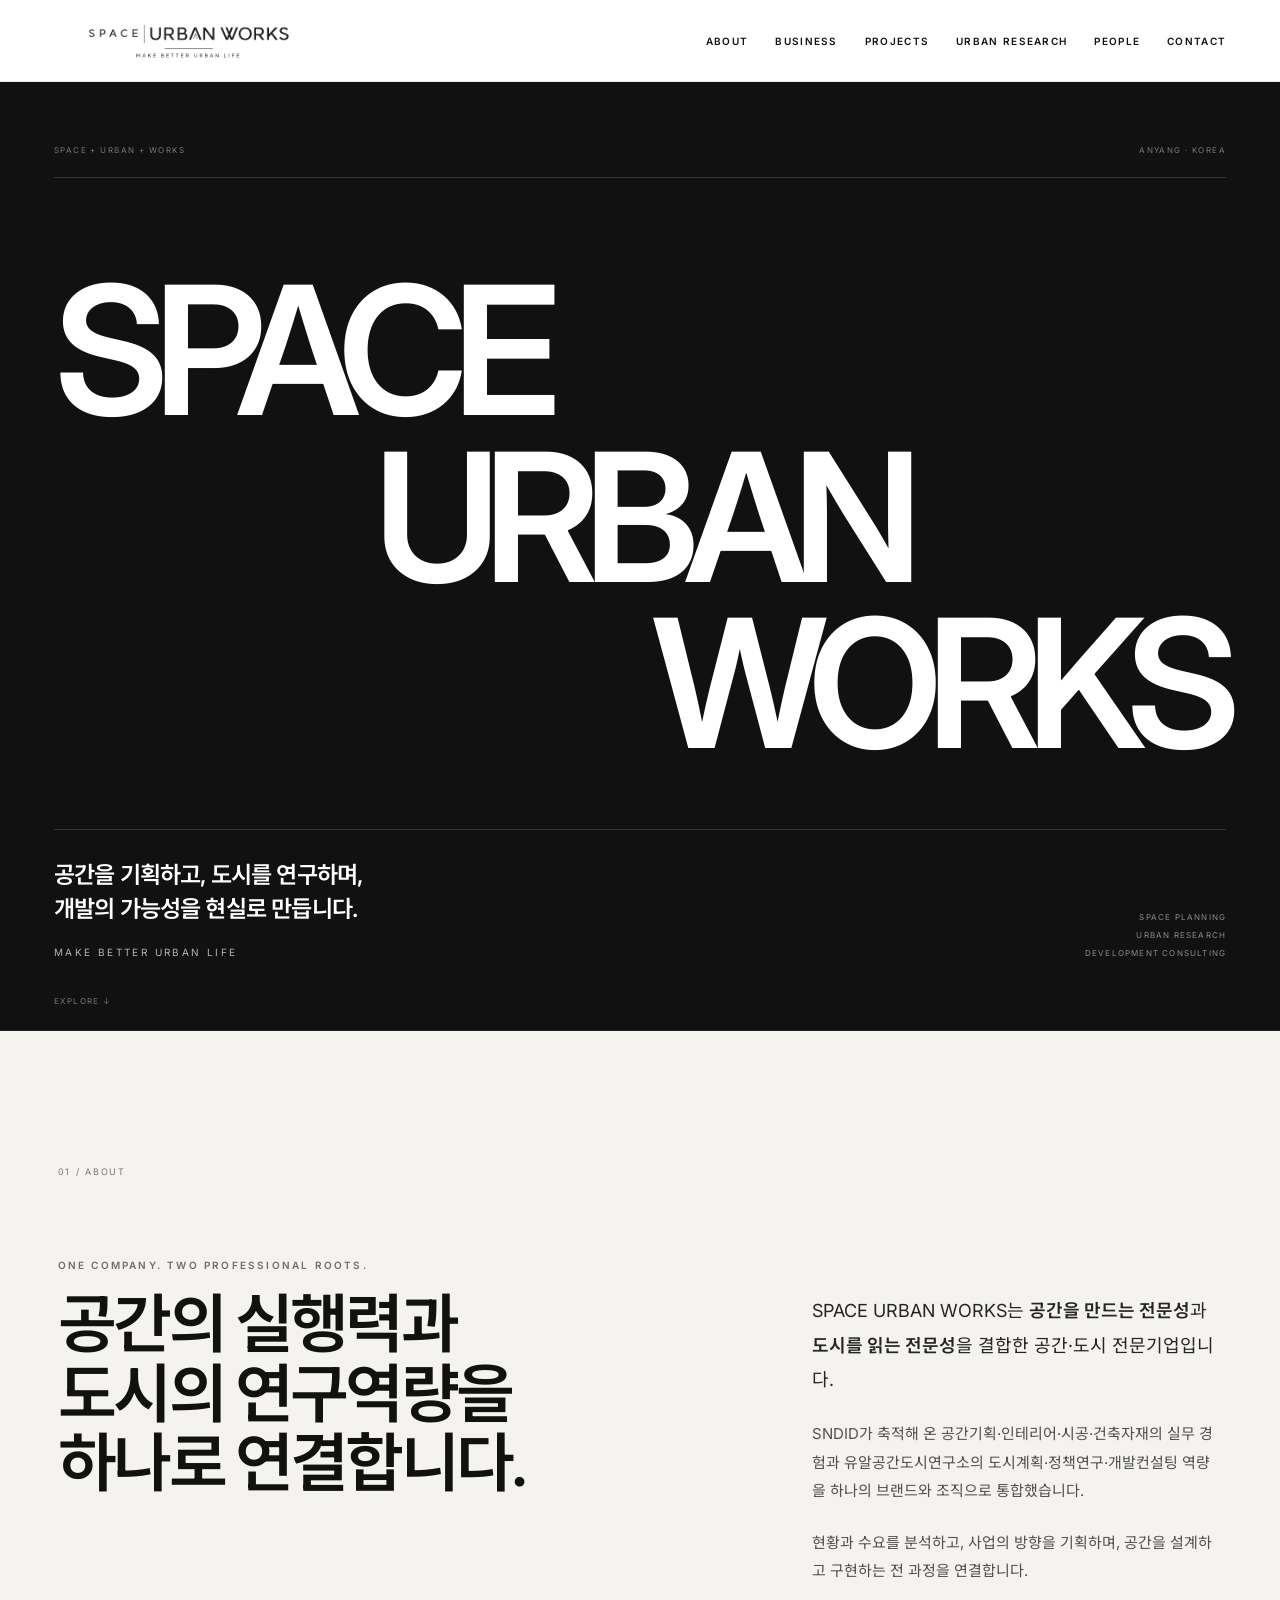
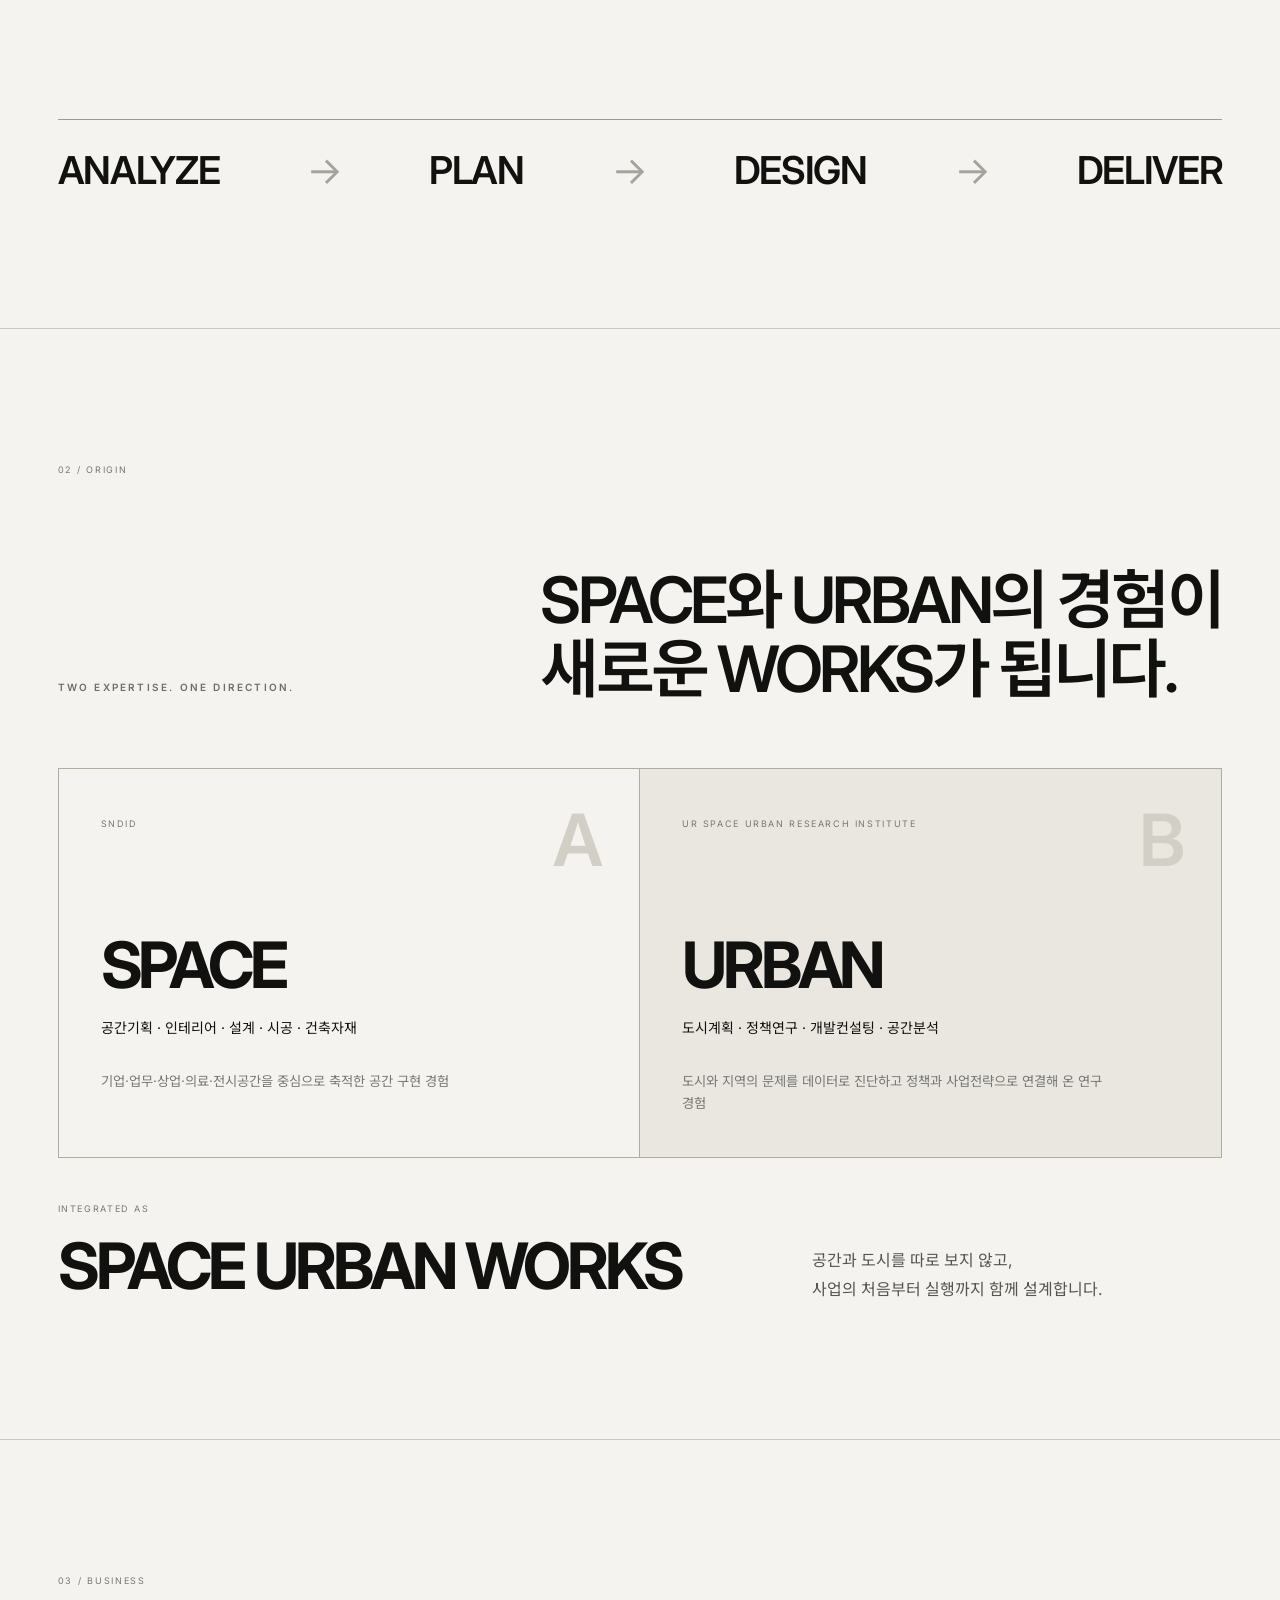
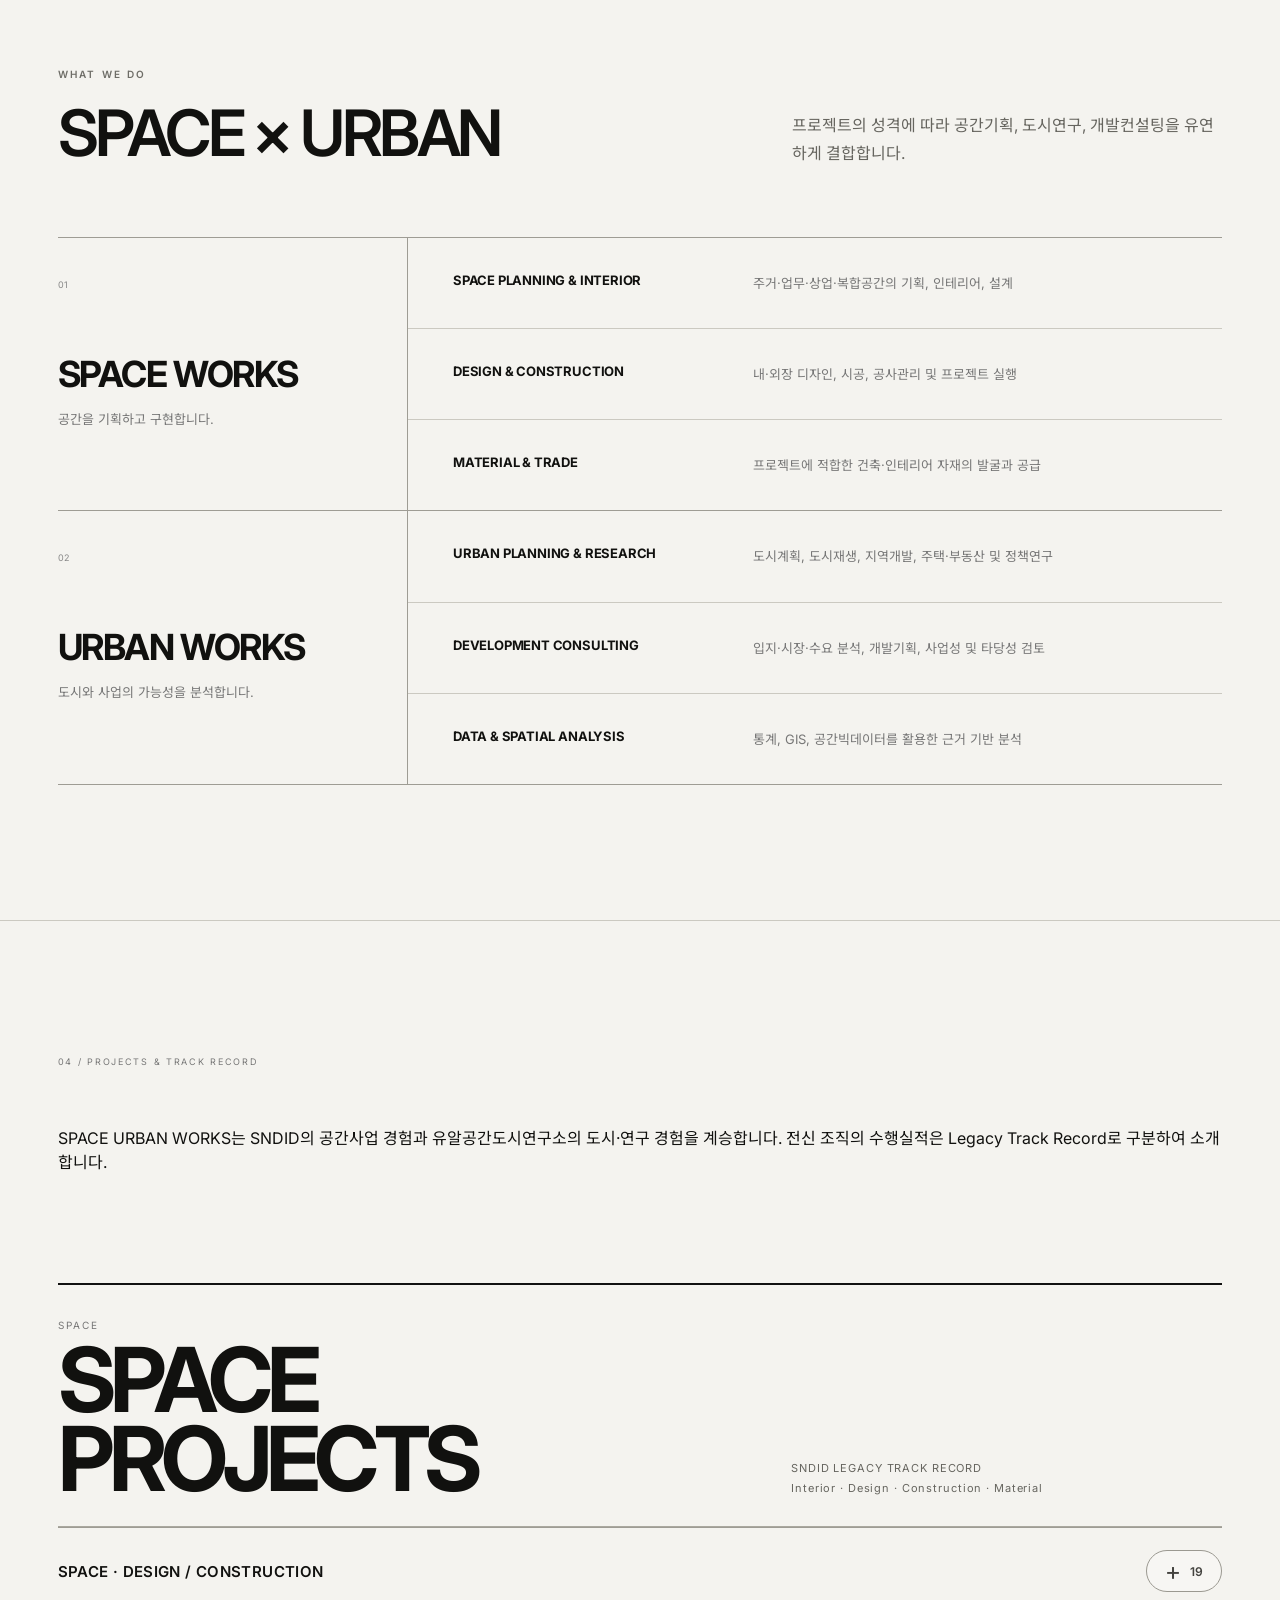
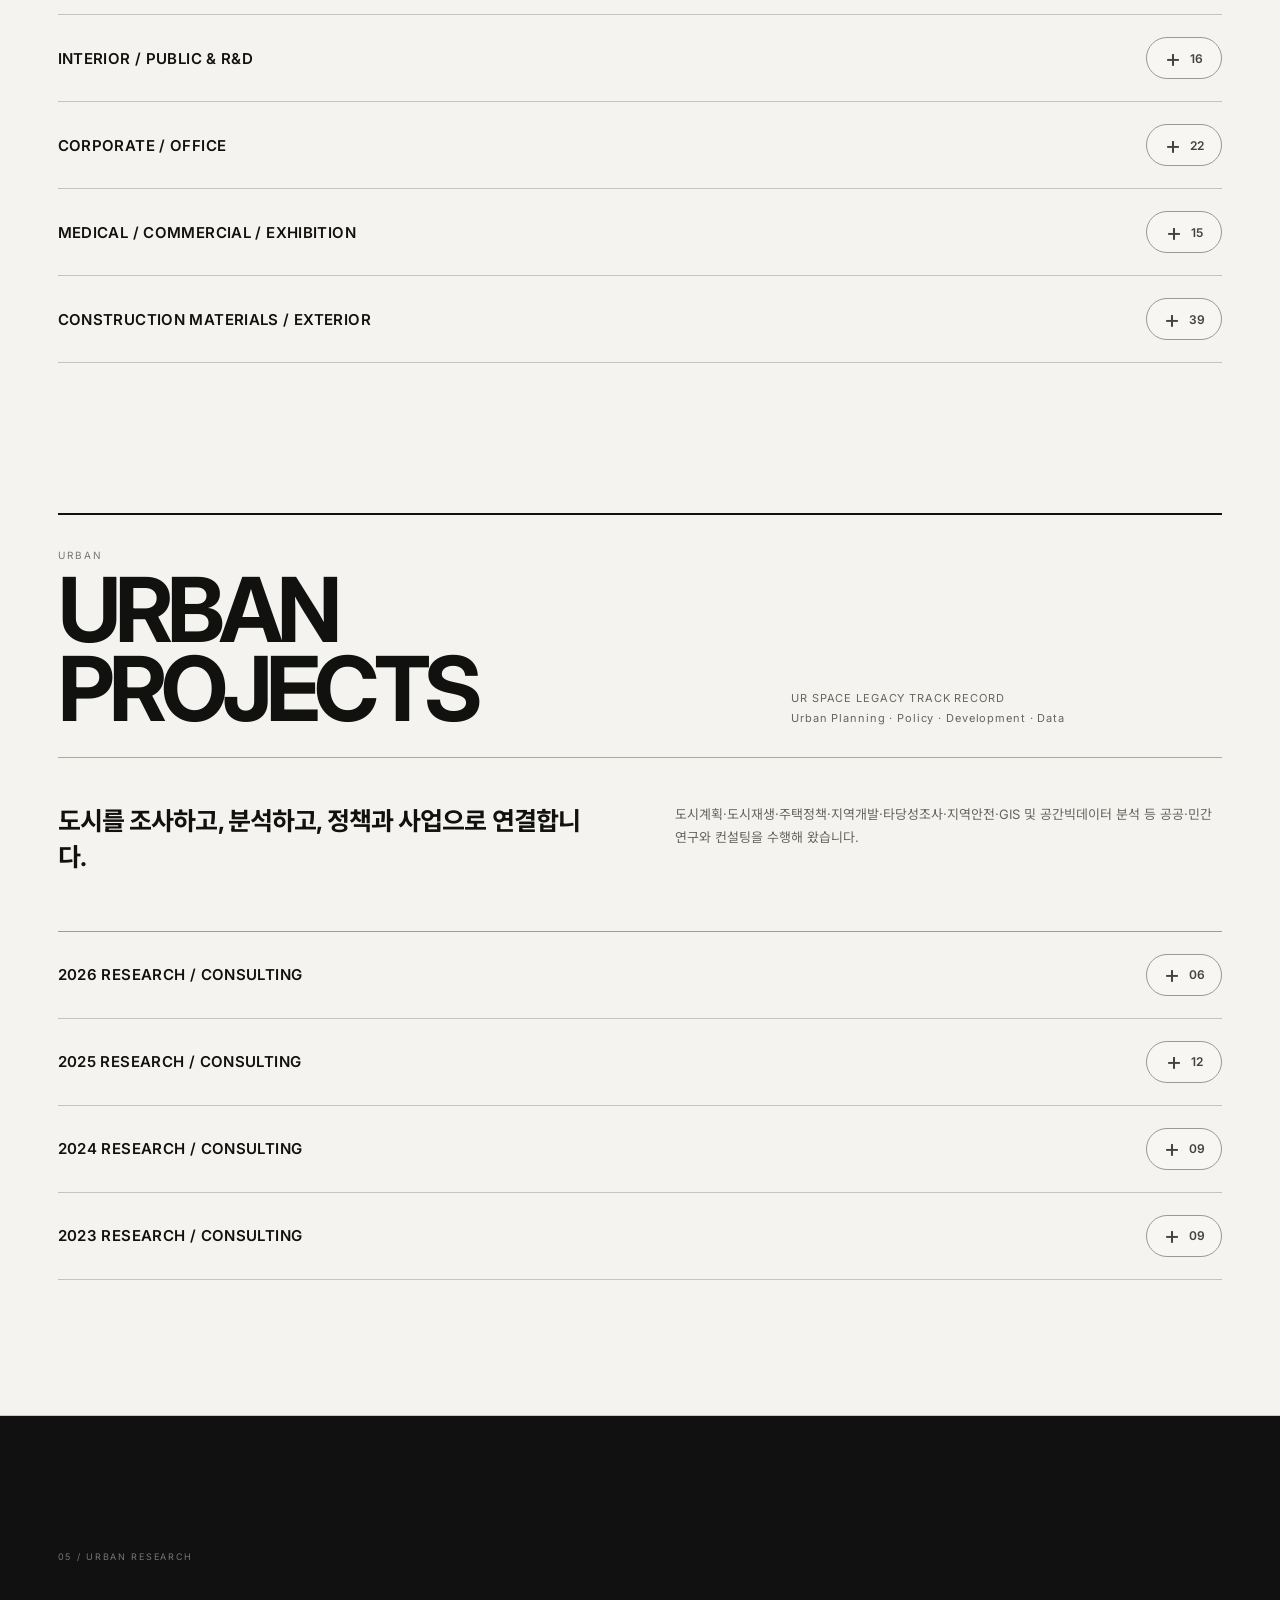
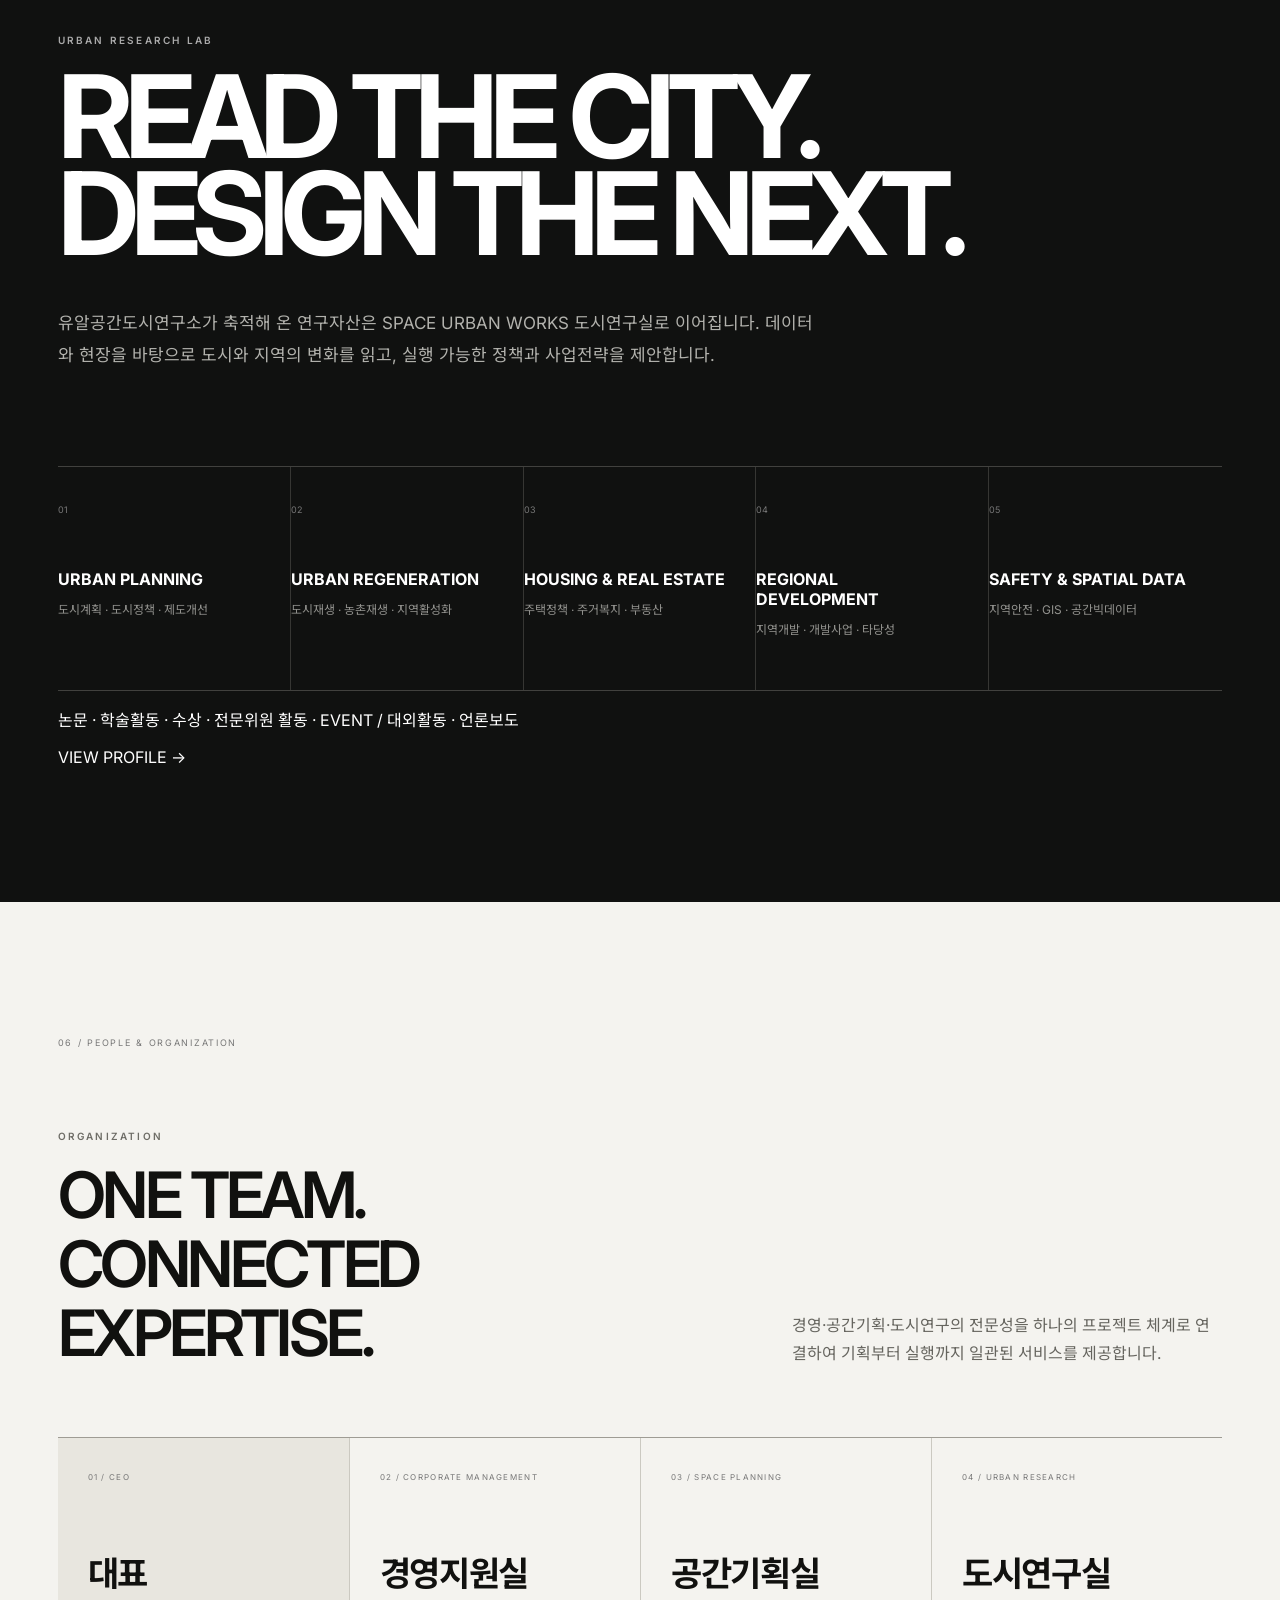
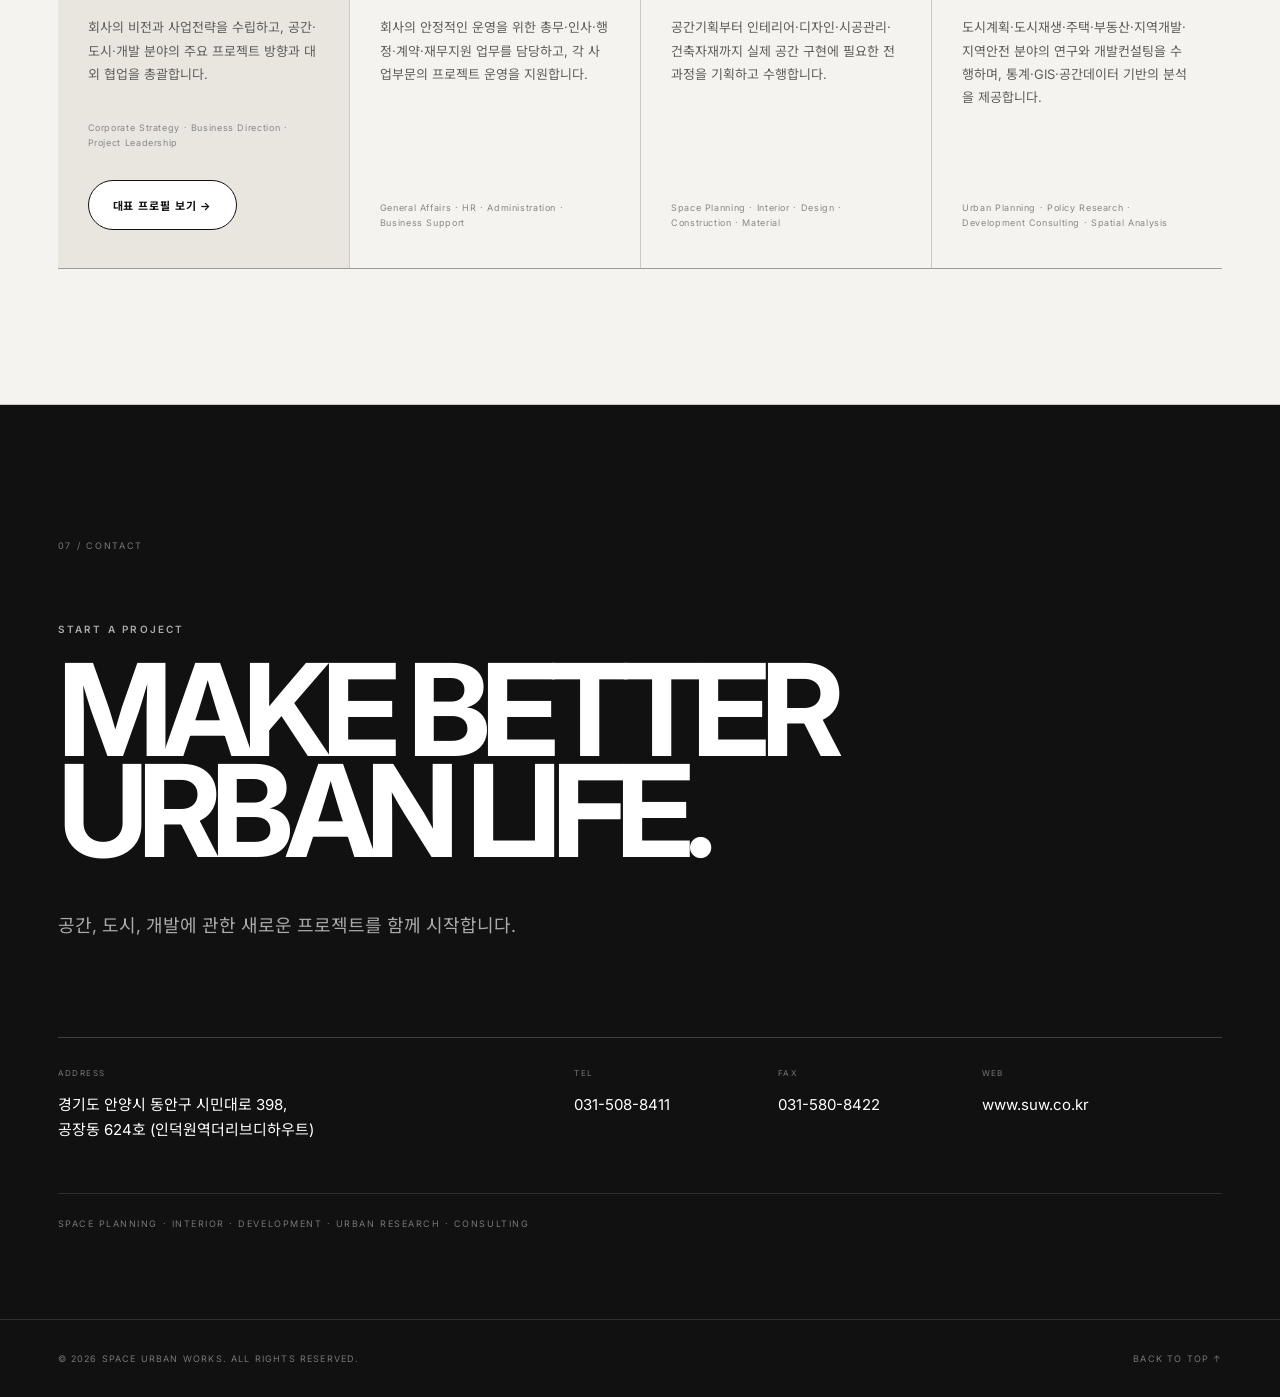
==== index.html @ fbfe1794 "Add files via upload" ====
<!doctype html>
<html lang="ko">
<head>
  <meta charset="utf-8" />
  <meta name="viewport" content="width=device-width, initial-scale=1" />
  <meta name="description" content="SPACE URBAN WORKS — 공간을 기획하고, 도시를 연구하며, 개발의 가능성을 현실로 만듭니다." />
  <meta name="theme-color" content="#f4f3ef" />
  <title>SPACE URBAN WORKS</title>
  <link rel="preconnect" href="https://fonts.googleapis.com">
  <link rel="preconnect" href="https://fonts.gstatic.com" crossorigin>
  <link href="https://fonts.googleapis.com/css2?family=Inter:wght@400;500;600;700&family=Noto+Sans+KR:wght@400;500;600;700&display=swap" rel="stylesheet">
  <link rel="stylesheet" href="styles.css" />
</head>
<body>
  <header class="site-header" id="top">
    <a href="#top" class="brand" aria-label="SPACE URBAN WORKS home">
      <img src="assets/logo.png" alt="SPACE URBAN WORKS" />
    </a>
    <button class="menu-toggle" aria-expanded="false" aria-label="메뉴 열기">MENU</button>
    <nav class="nav">
      <a href="#about">ABOUT</a>
      <a href="#business">BUSINESS</a>
      <a href="#projects">PROJECTS</a>
      <a href="#research">URBAN RESEARCH</a>
      <a href="#people">PEOPLE</a>
      <a href="#contact">CONTACT</a>
    </nav>
  </header>

  <main>
    <section class="hero hero-text-only" aria-label="SPACE URBAN WORKS">
      <div class="hero-editorial reveal">
        <div class="hero-topline">
          <span>SPACE + URBAN + WORKS</span>
          <span>ANYANG · KOREA</span>
        </div>

        <h1>
          <span>SPACE</span>
          <span>URBAN</span>
          <span>WORKS</span>
        </h1>

        <div class="hero-bottom">
          <div class="hero-copy">
            <p class="hero-ko">공간을 기획하고, 도시를 연구하며,<br>개발의 가능성을 현실로 만듭니다.</p>
            <p class="hero-en">MAKE BETTER URBAN LIFE</p>
          </div>
          <div class="hero-tags">
            <span>SPACE PLANNING</span>
            <span>URBAN RESEARCH</span>
            <span>DEVELOPMENT CONSULTING</span>
          </div>
        </div>
      </div>
      <a class="scroll" href="#about">EXPLORE ↓</a>
    </section>

    <section class="section intro" id="about">
      <div class="section-label">01 / ABOUT</div>
      <div class="intro-grid">
        <div>
          <p class="eyebrow">ONE COMPANY. TWO PROFESSIONAL ROOTS.</p>
          <h2>공간의 실행력과<br>도시의 연구역량을<br>하나로 연결합니다.</h2>
        </div>
        <div class="body-copy">
          <p class="lead">SPACE URBAN WORKS는 <strong>공간을 만드는 전문성</strong>과 <strong>도시를 읽는 전문성</strong>을 결합한 공간·도시 전문기업입니다.</p>
          <p>SNDID가 축적해 온 공간기획·인테리어·시공·건축자재의 실무 경험과 유알공간도시연구소의 도시계획·정책연구·개발컨설팅 역량을 하나의 브랜드와 조직으로 통합했습니다.</p>
          <p>현황과 수요를 분석하고, 사업의 방향을 기획하며, 공간을 설계하고 구현하는 전 과정을 연결합니다.</p>
        </div>
      </div>
      <div class="about-statement">
        <span>ANALYZE</span><i>→</i><span>PLAN</span><i>→</i><span>DESIGN</span><i>→</i><span>DELIVER</span>
      </div>
    </section>

    <section class="section origin">
      <div class="section-label">02 / ORIGIN</div>
      <div class="origin-head">
        <p class="eyebrow">TWO EXPERTISE. ONE DIRECTION.</p>
        <h2>SPACE와 URBAN의 경험이<br>새로운 WORKS가 됩니다.</h2>
      </div>
      <div class="origin-grid">
        <article class="origin-card">
          <div class="origin-no">A</div>
          <span class="origin-name">SNDID</span>
          <h3>SPACE</h3>
          <p>공간기획 · 인테리어 · 설계 · 시공 · 건축자재</p>
          <small>기업·업무·상업·의료·전시공간을 중심으로 축적한 공간 구현 경험</small>
        </article>
        <article class="origin-card accent">
          <div class="origin-no">B</div>
          <span class="origin-name">UR SPACE URBAN RESEARCH INSTITUTE</span>
          <h3>URBAN</h3>
          <p>도시계획 · 정책연구 · 개발컨설팅 · 공간분석</p>
          <small>도시와 지역의 문제를 데이터로 진단하고 정책과 사업전략으로 연결해 온 연구 경험</small>
        </article>
      </div>
      <div class="origin-result">
        <div>
          <span class="small-label">INTEGRATED AS</span>
          <strong>SPACE URBAN WORKS</strong>
        </div>
        <p>공간과 도시를 따로 보지 않고,<br>사업의 처음부터 실행까지 함께 설계합니다.</p>
      </div>
    </section>

    <section class="section business" id="business">
      <div class="section-label">03 / BUSINESS</div>
      <div class="business-head">
        <div>
          <p class="eyebrow">WHAT WE DO</p>
          <h2>SPACE × URBAN</h2>
        </div>
        <p>프로젝트의 성격에 따라 공간기획, 도시연구, 개발컨설팅을 유연하게 결합합니다.</p>
      </div>

      <div class="business-block">
        <div class="business-side">
          <span>01</span>
          <h3>SPACE WORKS</h3>
          <p>공간을 기획하고 구현합니다.</p>
        </div>
        <div class="services">
          <article><b>SPACE PLANNING & INTERIOR</b><p>주거·업무·상업·복합공간의 기획, 인테리어, 설계</p></article>
          <article><b>DESIGN & CONSTRUCTION</b><p>내·외장 디자인, 시공, 공사관리 및 프로젝트 실행</p></article>
          <article><b>MATERIAL & TRADE</b><p>프로젝트에 적합한 건축·인테리어 자재의 발굴과 공급</p></article>
        </div>
      </div>

      <div class="business-block">
        <div class="business-side">
          <span>02</span>
          <h3>URBAN WORKS</h3>
          <p>도시와 사업의 가능성을 분석합니다.</p>
        </div>
        <div class="services">
          <article><b>URBAN PLANNING & RESEARCH</b><p>도시계획, 도시재생, 지역개발, 주택·부동산 및 정책연구</p></article>
          <article><b>DEVELOPMENT CONSULTING</b><p>입지·시장·수요 분석, 개발기획, 사업성 및 타당성 검토</p></article>
          <article><b>DATA & SPATIAL ANALYSIS</b><p>통계, GIS, 공간빅데이터를 활용한 근거 기반 분석</p></article>
        </div>
      </div>
    </section>

    <section class="section projects" id="projects">
      <div class="section-label">04 / PROJECTS & TRACK RECORD</div>
      <p>SPACE URBAN WORKS는 SNDID의 공간사업 경험과 유알공간도시연구소의 도시·연구 경험을 계승합니다. 전신 조직의 수행실적은 Legacy Track Record로 구분하여 소개합니다.</p>
      </div>

      <div class="track-division">
        <div class="track-title">
          <div><span>SPACE</span><h3>SPACE PROJECTS</h3></div>
          <p>SNDID LEGACY TRACK RECORD<br>Interior · Design · Construction · Material</p>
        </div>
        <div class="track-archive"><details class="track-details">
          <summary><span>SPACE · DESIGN / CONSTRUCTION</span><b>19</b></summary>
          <div class="track-expanded">
            <div class="track-thumbs"><figure><img src="assets/space-design-1.jpg" alt="SPACE · DESIGN / CONSTRUCTION representative project"></figure></div>
            <ul class="track-list"><li>LG DISPLAY 파주 러닝 센터</li><li>LG DISPLAY 파주 부속동 징크공사</li><li>[현상설계] 용인 상상의숲 어린이 도서관</li><li>노들섬 특화공간 조성사업 토목공사</li><li>인천 계양구 계산동 통신 B/D 신축공사 토공사</li><li>방학천 주변경관 개선공사</li><li>대구 수성호텔 루프탑 수영장</li><li>H-TOWER 공용부 마감공사</li><li>KT 용산 IDC 신축공사 토공사</li><li>마장 축산물시장 하수관로 정비공사</li><li>[모듈 주택 설계] 천안 기로리 주택단지</li><li>[현상설계] 신일산업 선유도 사옥</li><li>개포4 복합문화센터 신축공사 토공사</li><li>용인 가창리 L씨 주택 리모델링</li><li>SK실트론 구미 복지동 외장 설계</li><li>천안 프렌즈 애견 풀빌라 빌리지</li><li>화성 한각리 단독주택 리모델링 설계</li><li>종로 누하동 근린생활시설 증축 및 대수선 공사</li><li>신정고등학교 외장공사</li></ul>
          </div>
        </details>
<details class="track-details">
          <summary><span>INTERIOR / PUBLIC &amp; R&amp;D</span><b>16</b></summary>
          <div class="track-expanded">
            <div class="track-thumbs"><figure><img src="assets/interior-rd-1.jpg" alt="INTERIOR / PUBLIC &amp; R&amp;D representative project"></figure><figure><img src="assets/interior-rd-2.jpg" alt="INTERIOR / PUBLIC &amp; R&amp;D representative project"></figure></div>
            <ul class="track-list"><li>FUJIFILM 스토어 AK마포점 현상설계</li><li>SK실트론 구미 복지동 인테리어</li><li>경북 안동경찰서 인테리어</li><li>천안 청수 요양병원</li><li>마사회 중문지원센터 인테리어</li><li>부천 R&amp;D센터 인테리어</li><li>신일산업 선유도 사옥</li><li>노바렉스 오송공장</li><li>오로라월드 이천공장</li><li>쿠첸 천안공장</li><li>주렁주렁, 고양이카페 인테리어 메뉴얼</li><li>카페동네 프랜차이즈 메뉴얼 공사 [2020-2022]</li><li>수원시의회 인테리어</li><li>오로라월드 테헤란로 본사</li><li>스탠다임 역삼동 오피스</li><li>LG화학 오산CS캠퍼스 증축공사</li></ul>
          </div>
        </details>
<details class="track-details">
          <summary><span>CORPORATE / OFFICE</span><b>22</b></summary>
          <div class="track-expanded">
            <div class="track-thumbs"><figure><img src="assets/corp-office-1.jpg" alt="CORPORATE / OFFICE representative project"></figure><figure><img src="assets/corp-office-2.jpg" alt="CORPORATE / OFFICE representative project"></figure><figure><img src="assets/corp-office-3.jpg" alt="CORPORATE / OFFICE representative project"></figure></div>
            <ul class="track-list"><li>SK실트론 구미 복지동 인테리어 공사</li><li>LG트윈타워 동·서관 2층 인테리어 공사</li><li>LG에너지솔루션 오창 엔트럴파크 조성공사</li><li>삼성전자 평택 P-PJT 정수장 로비 공사</li><li>삼성전자 평택 P-PJT 정수장 전진캠프</li><li>삼성전자 화성 E-PJT 화장실 공사</li><li>GS칼텍스 인재개발원 사우나 공사</li><li>전북은행 본사 로비 공사</li><li>신성이엔지 로비 공사</li><li>(주)LKDN 사옥 인테리어 공사</li><li>삼아제약 청담오피스</li><li>트윈시티남산 패스트파이브 공유오피스</li><li>(주)하이테크원 본사 인테리어 공사</li><li>여의도 IFC몰 레뚜알 프라퍼티즈 코리아</li><li>InLC 테크놀러지</li><li>MEMC 코리아 신축공사</li><li>레오컴 본사 오피스 공사</li><li>엘림시스 대전 신사옥</li><li>오산 전자광학위성 감시체계 통제소</li><li>로지스틱스파크 고양 인테리어 공사</li><li>범한 판토스 서북물류센터 칸막이 공사</li><li>넥스플러스 클린룸 공사</li></ul>
          </div>
        </details>
<details class="track-details">
          <summary><span>MEDICAL / COMMERCIAL / EXHIBITION</span><b>15</b></summary>
          <div class="track-expanded">
            <div class="track-thumbs"><figure><img src="assets/med-comm-1.jpg" alt="MEDICAL / COMMERCIAL / EXHIBITION representative project"></figure><figure><img src="assets/med-comm-2.jpg" alt="MEDICAL / COMMERCIAL / EXHIBITION representative project"></figure></div>
            <ul class="track-list"><li>천안 SG삼성조은병원</li><li>천안 아이본 성장발달센터</li><li>서울시립노인요양원 환경개선공사</li><li>동탄 아들딸 한의원</li><li>천안 신불당 김안과 상담실 공사</li><li>FUJIFILM AK홍대역점</li><li>카페동네 삼산동 본점 인테리어 공사</li><li>카페동네 프랜차이즈 메뉴얼 공사 [2020-2021]</li><li>천안 프렌즈 애견 풀빌라 빌리지 인테리어 공사</li><li>삼성동 티잉그라운드 골프셀렉트샵</li><li>장안동 SUN식당</li><li>태안가족복합커뮤니티센터</li><li>광주 빛고을국민안전체험관</li><li>광교 Dentium 지식산업센터 전시실</li><li>서울시립대 중앙도서관</li></ul>
          </div>
        </details>
<details class="track-details">
          <summary><span>CONSTRUCTION MATERIALS / EXTERIOR</span><b>39</b></summary>
          <div class="track-expanded">
            <div class="track-thumbs"><figure><img src="assets/materials-exterior-1.jpg" alt="CONSTRUCTION MATERIALS / EXTERIOR representative project"></figure></div>
            <ul class="track-list"><li>LG디스플레이 파주 A3동 외벽공사</li><li>안양 씨엘포레 견본 주택</li><li>신길 파크자이 견본 주택</li><li>문성 레이크자이 견본 주택</li><li>한빛 맹학교 외벽공사</li><li>자영농업고등학교 외벽공사</li><li>당산동 40-1번지 근생빌딩 신축공사</li><li>군포 금강펜테리움 커뮤니티 공사</li><li>대구 수성호텔 수영장 공사</li><li>신촌 그랑 자이안 센터 사우나 공사</li><li>삼성동 오로라월드 주차타워 외벽공사</li><li>화성 아름마을 장애인 복지시설 외벽공사</li><li>천호 힐스테이트 견본 주택</li><li>성남 고등자이 견본 주택</li><li>과천 자이 견본 주택</li><li>수원 망포자이 견본 주택</li><li>대구 남산자이 견본 주택</li><li>대구 청라자이 견본 주택</li><li>봉천동 1654-2 주택 외벽공사</li><li>봉천동 1636-30 주택 외벽공사</li><li>엘레시안 강촌 CC 클럽하우스 사우나 공사</li><li>서울 맹학교 외벽공사</li><li>서울 애화학교 외벽공사</li><li>윤중중학교 외벽공사</li><li>평택 영신 자이 견본 주택</li><li>고덕 자이 견본 주택</li><li>수색 자이 견본 주택</li><li>대구 원대 자이 견본 주택</li><li>화성 동화 자이 견본 주택</li><li>화성 반월 자이 견본 주택</li><li>속초 디오션 자이 견본 주택</li><li>광주 고산 자이 견본 주택</li><li>장안 정자 자이 견본 주택</li><li>봉천동 상가 주택 외벽공사</li><li>안산 초지 e-편한세상 커뮤니티 공사</li><li>SK실트론 구미 복지동 외벽공사</li><li>GS건설 서대구센트럴자이</li><li>GS건설 부산 양정1구역</li><li>GS건설 대구칠성자이</li></ul>
          </div>
        </details></div>
      </div>

      <div class="track-division urban-track">
        <div class="track-title">
          <div><span>URBAN</span><h3>URBAN PROJECTS</h3></div>
          <p>UR SPACE LEGACY TRACK RECORD<br>Urban Planning · Policy · Development · Data</p>
        </div>
        <div class="urban-intro">
          <strong>도시를 조사하고, 분석하고, 정책과 사업으로 연결합니다.</strong>
          <p>도시계획·도시재생·주택정책·지역개발·타당성조사·지역안전·GIS 및 공간빅데이터 분석 등 공공·민간 연구와 컨설팅을 수행해 왔습니다.</p>
        </div>
        <div class="track-archive"><details class="track-details">
          <summary><span>2026 RESEARCH / CONSULTING</span><b>06</b></summary>
          <ul class="track-list"><li>행정안전부 · 지역안전 역량 강화 지원 용역</li><li>서울시의회 · 준공업지역 제도개선에 따른 주거정비사업의 경제효과 분석</li><li>경기주택도시공사(GH) · 2026년 매입임대주택 공급전략 수립 연구</li><li>한국농촌경제연구원 · 농촌재생 성과측정평가 고도화 연구</li><li>시흥시 · 상권활성화를 위한 기본구상 용역</li><li>시흥시 · 지역 특화 기본구상 수립 및 타당성검토</li></ul>
        </details><details class="track-details">
          <summary><span>2025 RESEARCH / CONSULTING</span><b>12</b></summary>
          <ul class="track-list"><li>민간개발사업 PM 및 컨설팅</li><li>한국지방재정공제회(LOMAC) · 도시개발사업 예비타당성 조사 연구</li><li>시흥시 · 배곧체육시설용지 기본구상 수립 및 타당성 검토</li><li>한국지방재정공제회(LOMAC) · 산업단지개발 예비타당성 조사 연구</li><li>한국토지주택공사(LH) · 일자리연계형 지원주택사업 수요조사</li><li>인천도시공사 · 2025 도시재생 정책브리프</li><li>의왕도시공사 · 매입임대주택 타당성조사</li><li>충청남도 · 도시재생사업 가이드라인 개발</li><li>한국농촌경제연구원 · 농촌재생 평가지표 개선 및 성과측정 평가</li><li>(주)정도유아이티 협력 · 해외도시정비사업 기초조사 연구</li><li>(주)이움도시건축 협력 · 서울시 도시계획시설 수요분석</li><li>시흥시 · 배곧신도시 유휴부지 활용방안 기초조사</li></ul>
        </details><details class="track-details">
          <summary><span>2024 RESEARCH / CONSULTING</span><b>09</b></summary>
          <ul class="track-list"><li>한국지방재정공제회(LOMAC) · 도시개발사업 예비타당성 조사 연구</li><li>경기주택도시공사 · 기존주택매입임대주택 지역 균형매입 기준 수립</li><li>서울시의회 · 직주락 복합도시 실현을 위한 서울시 준공업지역 규제 개선방안</li><li>서울시의회 · 서울시 모아타운의 활성화 촉진을 위한 제도개선 방안</li><li>횡성군 · 뉴빌리지 기본구상</li><li>한국농촌경제연구원 · 농촌재생 실증 적용을 위한 모범사례 심층분석 및 DB구축</li><li>인천도시공사 · 2024 도시재생 정책브리프 제작</li><li>서호ENG 협력 · 소규모주택정비 관리지역 가이드라인 및 기본구상 수립</li><li>한국지방재정공제회(LOMAC) · 일반산업단지조성사업 예비타당성 조사 연구</li></ul>
        </details><details class="track-details">
          <summary><span>2023 RESEARCH / CONSULTING</span><b>09</b></summary>
          <ul class="track-list"><li>동작상권활성화사업단 · 상권 유통 플랫폼 구축 타당성 조사</li><li>SK E&amp;S · 수소 고상버스 보급 확대를 위한 전세버스 및 시외·고속버스 현황 분석 및 정책개발</li><li>국토연구원 · 국유재산 비축토지 및 주변지역 GIS 데이터 구축</li><li>국가보훈부 · 현충시설 기념관 실태조사 및 활성화 방안</li><li>한국개발연구원(KDI) · 조성사업 예비타당성 조사 연구 참여</li><li>서울시 · 전세제도의 주택시장 효과분석</li><li>환경부 · 수소 고상버스 보급 확대를 위한 전세버스 및 시외·고속버스 전환 타당성 검토</li><li>서울시의회 · 노후·불량 주거지역 주택공급 및 환경 개선을 위한 기초 연구</li><li>한양대학교 도시대학원 HY-GRIP 교육연구단 · 산학 교류협약</li></ul>
        </details></div>
      </div>
    </section>

    <section class="research" id="research">
      <div class="research-inner">
        <div class="section-label light">05 / URBAN RESEARCH</div>
        <div class="research-hero reveal">
          <p class="eyebrow light-text">URBAN RESEARCH LAB</p>
          <h2>READ THE CITY.<br>DESIGN THE NEXT.</h2>
          <p>유알공간도시연구소가 축적해 온 연구자산은 SPACE URBAN WORKS 도시연구실로 이어집니다. 데이터와 현장을 바탕으로 도시와 지역의 변화를 읽고, 실행 가능한 정책과 사업전략을 제안합니다.</p>
        </div>
        <div class="research-grid">
          <article><span>01</span><h3>URBAN PLANNING</h3><p>도시계획 · 도시정책 · 제도개선</p></article>
          <article><span>02</span><h3>URBAN REGENERATION</h3><p>도시재생 · 농촌재생 · 지역활성화</p></article>
          <article><span>03</span><h3>HOUSING & REAL ESTATE</h3><p>주택정책 · 주거복지 · 부동산</p></article>
          <article><span>04</span><h3>REGIONAL DEVELOPMENT</h3><p>지역개발 · 개발사업 · 타당성</p></article>
          <article><span>05</span><h3>SAFETY & SPATIAL DATA</h3><p>지역안전 · GIS · 공간빅데이터</p></article>
        </div>
        
        <p>논문 · 학술활동 · 수상 · 전문위원 활동 · EVENT / 대외활동 · 언론보도</p>
          <a href="profile.html">VIEW PROFILE →</a>
        </div>
      </div>
    </section>

    <section class="section people" id="people">
      <div class="section-label">06 / PEOPLE & ORGANIZATION</div>
      <div class="people-head">
        <div>
          <p class="eyebrow">ORGANIZATION</p>
          <h2>ONE TEAM.<br>CONNECTED EXPERTISE.</h2>
        </div>
        <p>경영·공간기획·도시연구의 전문성을 하나의 프로젝트 체계로 연결하여 기획부터 실행까지 일관된 서비스를 제공합니다.</p>
      </div>

      <div class="org-list">
        <article class="org-card org-ceo">
          <span>01 / CEO</span>
          <h3>대표</h3>
          <p>회사의 비전과 사업전략을 수립하고, 공간·도시·개발 분야의 주요 프로젝트 방향과 대외 협업을 총괄합니다.</p>
          <small>Corporate Strategy · Business Direction · Project Leadership</small><a class="org-profile-link" href="profile.html">대표 프로필 보기 →</a>
        </article>

        <article class="org-card">
          <span>02 / CORPORATE MANAGEMENT</span>
          <h3>경영지원실</h3>
          <p>회사의 안정적인 운영을 위한 총무·인사·행정·계약·재무지원 업무를 담당하고, 각 사업부문의 프로젝트 운영을 지원합니다.</p>
          <small>General Affairs · HR · Administration · Business Support</small>
        </article>

        <article class="org-card">
          <span>03 / SPACE PLANNING</span>
          <h3>공간기획실</h3>
          <p>공간기획부터 인테리어·디자인·시공관리·건축자재까지 실제 공간 구현에 필요한 전 과정을 기획하고 수행합니다.</p>
          <small>Space Planning · Interior · Design · Construction · Material</small>
        </article>

        <article class="org-card">
          <span>04 / URBAN RESEARCH</span>
          <h3>도시연구실</h3>
          <p>도시계획·도시재생·주택·부동산·지역개발·지역안전 분야의 연구와 개발컨설팅을 수행하며, 통계·GIS·공간데이터 기반의 분석을 제공합니다.</p>
          <small>Urban Planning · Policy Research · Development Consulting · Spatial Analysis</small>
        </article>
      </div>
    </section>

    <section class="contact" id="contact">
      <div class="contact-inner">
        <div class="section-label light">07 / CONTACT</div>
        <p class="eyebrow light-text">START A PROJECT</p>
        <h2>MAKE BETTER<br>URBAN LIFE.</h2>
        <div class="contact-intro">공간, 도시, 개발에 관한 새로운 프로젝트를 함께 시작합니다.</div>

        <div class="contact-grid">
          <div class="contact-address">
            <span>ADDRESS</span>
            <p>경기도 안양시 동안구 시민대로 398,<br>공장동 624호 (인덕원역더리브디하우트)</p>
          </div>
          <div><span>TEL</span><a href="tel:0315088411">031-508-8411</a></div>
          <div><span>FAX</span><p>031-580-8422</p></div>
          <div><span>WEB</span><a href="https://www.suw.co.kr">www.suw.co.kr</a></div>
        </div>
        <div class="contact-services">SPACE PLANNING · INTERIOR · DEVELOPMENT · URBAN RESEARCH · CONSULTING</div>
      </div>
    </section>
  </main>

  <footer>
    <span>© 2026 SPACE URBAN WORKS. ALL RIGHTS RESERVED.</span>
    <a href="#top">BACK TO TOP ↑</a>
  </footer>

  <script src="script.js"></script>
</body>
</html>
---- styles.css ----
:root{
  --paper:#f4f3ef;
  --paper2:#ebeae5;
  --ink:#11110f;
  --sub:#696862;
  --line:#cbc9c1;
  --dark:#101110;
  --white:#fff;
  --max:1500px;
}
*{box-sizing:border-box}
html{scroll-behavior:smooth}
body{margin:0;background:var(--paper);color:var(--ink);font-family:"Inter","Noto Sans KR",sans-serif;-webkit-font-smoothing:antialiased}
a{color:inherit;text-decoration:none}
img{display:block;max-width:100%}
.site-header{
  position:fixed;z-index:100;top:0;left:0;right:0;height:82px;
  display:flex;align-items:center;justify-content:space-between;
  padding:0 4.2vw;background:rgba(244,243,239,.95);
  backdrop-filter:blur(14px);border-bottom:1px solid rgba(17,17,15,.08)
}
.brand{display:flex;align-items:center;width:255px;height:54px;overflow:hidden}
.brand img{width:100%;height:auto;transform:scale(1.08);transform-origin:left center}
.nav{display:flex;gap:27px;font-size:10px;font-weight:600;letter-spacing:.13em}
.nav a{transition:opacity .2s}.nav a:hover{opacity:.4}
.menu-toggle{display:none;border:0;background:none;font:600 10px Inter;letter-spacing:.12em}

.hero{
  min-height:100vh;
  padding:82px 0 0;
  position:relative;
  display:grid;
  grid-template-columns:minmax(0,1.02fr) minmax(520px,.98fr);
  background:#101110;
  color:#fff;
  border-bottom:1px solid #222;
}
.hero-kicker,.eyebrow{font-size:10px;font-weight:600;letter-spacing:.22em;color:#6e6d67}
.hero h1{
  margin:34px 0 0;
  font-size:clamp(82px,8.5vw,150px);
  line-height:.78;
  letter-spacing:-.078em;
  font-weight:600
}
.hero h1 span{display:block}
.hero h1 span:nth-child(2){margin-left:0}
.hero h1 span:nth-child(3){margin-left:0}
.hero-copy{
  margin-top:auto;
  padding-top:44px;
  display:block;
}
.hero-ko{font-size:clamp(20px,1.8vw,29px);line-height:1.48;margin:0;font-weight:600;letter-spacing:-.035em}
.hero-en{font-size:10px;letter-spacing:.24em;margin:20px 0 0;color:#b4b4af}
.scroll{position:absolute;left:4.2vw;bottom:24px;font-size:8px;letter-spacing:.18em;color:#777}


.hero-left{
  min-height:calc(100vh - 82px);
  padding:7.5vh 4.2vw 7.5vh;
  display:flex;
  flex-direction:column;
  justify-content:flex-start;
  border-right:1px solid #242523;
  position:relative;
}
.hero-title-wrap{margin-top:1vh}
.hero-tags{
  margin-top:42px;
  padding-top:19px;
  border-top:1px solid #353633;
  display:flex;
  flex-wrap:wrap;
  gap:14px 26px;
  font-size:8px;
  letter-spacing:.15em;
  color:#8d8d87;
}
.hero-right{
  min-height:calc(100vh - 82px);
  display:grid;
  grid-template-rows:1.55fr .72fr;
  gap:1px;
  background:#2a2a27;
  overflow:hidden;
}
.hero-main-image,.hero-subgrid figure{margin:0;overflow:hidden;background:#222}
.hero-main-image img,
.hero-subgrid img{
  width:100%;
  height:100%;
  object-fit:cover;
  filter:grayscale(100%);
  transition:filter .5s ease,transform .7s ease;
}
.hero-main-image img{object-position:center 46%}
.hero-subgrid{
  display:grid;
  grid-template-columns:1fr 1fr;
  gap:1px;
}
.hero-right figure:hover img{filter:grayscale(0);transform:scale(1.015)}

.section{max-width:var(--max);margin:0 auto;padding:135px 4.5vw;border-bottom:1px solid var(--line)}
.section-label{font-size:9px;letter-spacing:.19em;color:#777;margin-bottom:72px}
.section-label.light{color:#777}
.intro-grid{display:grid;grid-template-columns:1.1fr .75fr;gap:12vw}
.section h2{font-size:clamp(42px,5vw,78px);line-height:1.08;letter-spacing:-.055em;margin:18px 0 0;font-weight:600}
.body-copy{padding-top:45px;font-size:15px;line-height:1.9;color:#51504b}
.body-copy p{margin:0 0 23px}
.body-copy .lead{font-size:18px;color:#252521}
.body-copy strong{font-weight:600}
.about-statement{margin-top:110px;padding-top:27px;border-top:1px solid #9c9a92;display:flex;justify-content:space-between;align-items:center;font-size:clamp(22px,3vw,43px);font-weight:600;letter-spacing:-.035em}
.about-statement i{font-style:normal;font-weight:400;color:#a5a39b}

.origin-head{display:flex;justify-content:space-between;align-items:flex-end;gap:60px;margin-bottom:65px}
.origin-head h2{max-width:760px}
.origin-grid{display:grid;grid-template-columns:1fr 1fr}
.origin-card{position:relative;min-height:370px;padding:42px;border:1px solid #aead9f;background:transparent}
.origin-card+ .origin-card{border-left:0}
.origin-card.accent{background:#e9e7e0}
.origin-no{position:absolute;right:36px;top:35px;font-size:72px;line-height:1;color:#d1cfc6;font-weight:600}
.origin-name{font-size:9px;letter-spacing:.18em;color:#777}
.origin-card h3{font-size:clamp(48px,5vw,78px);letter-spacing:-.065em;margin:95px 0 14px}
.origin-card>p{font-size:14px;margin:0}
.origin-card small{display:block;max-width:430px;color:#777;line-height:1.7;margin-top:33px}
.origin-result{display:grid;grid-template-columns:1.25fr .75fr;gap:70px;align-items:end;padding:45px 0 0}
.origin-result .small-label{font-size:9px;letter-spacing:.18em;color:#777;display:block;margin-bottom:13px}
.origin-result strong{font-size:clamp(40px,5vw,78px);letter-spacing:-.06em}
.origin-result p{margin:0;color:#56554f;line-height:1.8}

.business-head,.projects-head,.people-head{display:flex;justify-content:space-between;gap:70px;align-items:flex-end;margin-bottom:70px}
.business-head>p,.projects-head>p,.people-head>p{max-width:430px;color:#66655f;line-height:1.75;margin:0}
.business-block{display:grid;grid-template-columns:.6fr 1.4fr;border-top:1px solid #9e9c94}
.business-block:last-child{border-bottom:1px solid #9e9c94}
.business-side{padding:34px 45px 40px 0}
.business-side>span{font-size:9px;color:#888}
.business-side h3{font-size:36px;letter-spacing:-.04em;margin:60px 0 8px}
.business-side p{font-size:13px;color:#777}
.services{border-left:1px solid #9e9c94}
.services article{display:grid;grid-template-columns:260px 1fr;gap:40px;padding:34px 0 34px 45px;border-bottom:1px solid var(--line)}
.services article:last-child{border-bottom:0}
.services b{font-size:13px;letter-spacing:-.015em}
.services p{font-size:13px;color:#777;margin:0;line-height:1.7}

.project-feature{display:grid;grid-template-columns:1.55fr .65fr;background:#111;color:white}
.project-image{overflow:hidden}
.project-image img{width:100%;height:610px;object-fit:cover;filter:grayscale(100%);transition:.6s}
.project-feature:hover img{filter:grayscale(0)}
.project-copy{padding:48px;display:flex;flex-direction:column;justify-content:flex-end}
.project-copy span,.project-card span,.research-projects span{font-size:8px;letter-spacing:.17em;color:#94938d}
.project-copy h3{font-size:36px;line-height:1.15;letter-spacing:-.045em;margin:22px 0}
.project-copy p{color:#aaa;line-height:1.8;margin:0;font-size:13px}
.project-grid{display:grid;grid-template-columns:repeat(3,1fr);gap:14px;margin-top:14px}
.project-card{background:#fff}
.project-card img{width:100%;aspect-ratio:1.25/1;object-fit:cover;filter:grayscale(100%);transition:.5s}
.project-card:hover img{filter:grayscale(0)}
.project-card>div{padding:22px}
.project-card h3{font-size:18px;margin:11px 0 6px;letter-spacing:-.025em}
.project-card p{font-size:12px;color:#777;margin:0}
.research-projects{margin-top:80px;border-top:1px solid #9e9c94}
.rp-label{padding:22px 0;font-size:9px;letter-spacing:.18em;color:#777;border-bottom:1px solid var(--line)}
.research-projects article{display:grid;grid-template-columns:180px 1fr;gap:45px;padding:27px 0;border-bottom:1px solid var(--line)}
.research-projects h3{font-size:20px;margin:0;font-weight:500;letter-spacing:-.03em}

.research{background:var(--dark);color:#fff;padding:135px 4.5vw}
.research-inner{max-width:var(--max);margin:0 auto}
.light-text{color:#aaa}
.research-hero{max-width:1150px}
.research-hero h2{font-size:clamp(62px,9vw,145px);line-height:.85;letter-spacing:-.07em;margin:22px 0 45px}
.research-hero>p:last-child{max-width:760px;color:#b2b2ad;font-size:17px;line-height:1.85}
.research-grid{display:grid;grid-template-columns:repeat(5,1fr);margin-top:95px;border-top:1px solid #41413e;border-bottom:1px solid #41413e}
.research-grid article{padding:30px 24px 38px 0;border-right:1px solid #363633;min-height:210px}
.research-grid article:last-child{border-right:0}
.research-grid span{font-size:9px;color:#777}
.research-grid h3{font-size:16px;margin:52px 0 10px}
.research-grid p{font-size:12px;line-height:1.55;color:#91918d}
.research-archive{display:grid;grid-template-columns:220px 1fr auto;align-items:center;gap:30px;padding-top:28px;color:#888}
.research-archive span{font-size:9px;letter-spacing:.18em}
.research-archive p{margin:0;font-size:13px}
.research-archive small{font-size:10px}

.leadership{display:grid;grid-template-columns:1.2fr 1fr 1fr;border-top:1px solid #9e9c94;border-bottom:1px solid #9e9c94}
.leader{padding:35px 35px 38px;border-left:1px solid var(--line)}
.leader:first-child{border-left:0}
.leader.primary{background:#e8e6df}
.leader span,.labs span{font-size:8px;letter-spacing:.16em;color:#777}
.leader h3{font-size:30px;margin:65px 0 10px}
.leader p{font-size:12px;color:#777;margin:0}
.labs{display:grid;grid-template-columns:1fr 1fr;margin-top:18px}
.labs article{padding:38px;border:1px solid var(--line)}
.labs article+article{border-left:0}
.labs h3{font-size:30px;margin:50px 0 9px}
.labs strong{font-size:14px}
.labs p{font-size:12px;color:#777;margin-top:12px}

.contact{background:#111;color:#fff;padding:135px 4.5vw 90px}
.contact-inner{max-width:var(--max);margin:0 auto}
.contact h2{font-size:clamp(68px,10vw,160px);line-height:.79;letter-spacing:-.075em;margin:24px 0 50px}
.contact-intro{font-size:18px;color:#aaa}
.contact-grid{display:grid;grid-template-columns:2fr .7fr .7fr 1fr;gap:35px;margin-top:100px;padding-top:30px;border-top:1px solid #41413e}
.contact-grid span{display:block;font-size:8px;letter-spacing:.18em;color:#777;margin-bottom:15px}
.contact-grid p,.contact-grid a{font-size:15px;line-height:1.65;margin:0}
.contact-services{margin-top:50px;padding-top:24px;border-top:1px solid #2e2e2c;font-size:9px;letter-spacing:.17em;color:#777}
footer{height:78px;background:#111;color:#777;border-top:1px solid #2e2e2c;display:flex;align-items:center;justify-content:space-between;padding:0 4.5vw;font-size:9px;letter-spacing:.13em}

.reveal{opacity:0;transform:translateY(22px);transition:opacity .75s ease,transform .75s ease}
.reveal.visible{opacity:1;transform:none}

@media(max-width:1000px){
  .site-header{height:72px}
  .brand{width:230px}
  .menu-toggle{display:block}
  .nav{display:none;position:absolute;top:72px;left:0;right:0;background:var(--paper);padding:28px 4.5vw;flex-direction:column;font-size:12px;border-bottom:1px solid var(--line)}
  .nav.open{display:flex}
  .hero{padding-top:72px;grid-template-columns:1fr;min-height:auto}
  .hero-left{min-height:650px;padding:70px 6vw 65px;border-right:0}
  .hero h1{font-size:clamp(76px,14vw,128px)}
  .hero-right{min-height:620px;grid-template-rows:1.4fr .8fr}
  .hero-copy{margin-top:48px}
  .hero-right{min-height:430px;grid-template-rows:1fr}\n  .hero-subgrid{display:none}\n  .hero-tags{margin-top:32px}\n  .scroll{display:none}\n  .intro-grid{grid-template-columns:1fr}
  .body-copy{padding-top:0;max-width:700px}
  .about-statement{gap:15px;flex-wrap:wrap}
  .origin-head{align-items:flex-start;flex-direction:column}
  .business-block{grid-template-columns:1fr}
  .business-side{padding-bottom:20px}
  .services{border-left:0;border-top:1px solid var(--line)}
  .services article{padding-left:0}
  .project-feature{grid-template-columns:1fr}
  .project-image img{height:480px}
  .project-copy{min-height:290px}
  .research-grid{grid-template-columns:repeat(2,1fr)}
  .research-grid article{border-bottom:1px solid #363633}
  .research-archive{grid-template-columns:1fr}
  .leadership{grid-template-columns:1fr 1fr}
  .leader.primary{grid-column:span 2}
  .contact-grid{grid-template-columns:1fr 1fr}
}
@media(max-width:650px){
  .brand{width:205px}
  .hero{padding-top:68px;display:block}
  .hero-left{min-height:auto;padding:58px 6vw 52px}
  .hero h1{font-size:60px;line-height:.8;margin:26px 0 0}
  .hero-copy{margin-top:42px;padding-top:0}
  .scroll{display:none}
  .section{padding:90px 6vw}
  .section-label{margin-bottom:50px}
  .section h2{font-size:41px}
  .about-statement{font-size:23px}
  .origin-grid{grid-template-columns:1fr}
  .origin-card+ .origin-card{border-left:1px solid #aead9f;border-top:0}
  .origin-card{min-height:300px;padding:30px}
  .origin-card h3{margin-top:70px}
  .origin-result{grid-template-columns:1fr;gap:20px}
  .business-head,.projects-head,.people-head{align-items:flex-start;flex-direction:column}
  .services article{grid-template-columns:1fr;gap:10px}
  .project-image img{height:320px}
  .project-copy{padding:32px;min-height:260px}
  .project-grid{grid-template-columns:1fr}
  .research-projects article{grid-template-columns:1fr;gap:10px}
  .research{padding:90px 6vw}
  .research-hero h2{font-size:54px}
  .research-grid{grid-template-columns:1fr}
  .research-grid article{min-height:160px;border-right:0}
  .leadership{grid-template-columns:1fr}
  .leader.primary{grid-column:auto}
  .leader{border-left:0;border-top:1px solid var(--line)}
  .labs{grid-template-columns:1fr}
  .labs article+article{border-left:1px solid var(--line);border-top:0}
  .contact{padding:90px 6vw 70px}
  .contact h2{font-size:56px}
  .contact-grid{grid-template-columns:1fr}
  footer{padding:0 6vw}
}


/* ===== v5 HERO : TEXT ONLY ===== */
.hero.hero-text-only{
  min-height:100vh;
  padding:82px 4.2vw 0;
  display:block;
  position:relative;
  background:#101110;
  color:#fff;
}
.hero-editorial{
  min-height:calc(100vh - 82px);
  max-width:1500px;
  margin:0 auto;
  padding:7vh 0 8vh;
  display:flex;
  flex-direction:column;
}
.hero-topline{
  display:flex;
  justify-content:space-between;
  gap:30px;
  padding-bottom:22px;
  border-bottom:1px solid #343532;
  font-size:8px;
  letter-spacing:.18em;
  color:#777873;
}
.hero.hero-text-only h1{
  margin:6vh 0 4vh;
  font-size:clamp(100px,14vw,220px);
  line-height:.70;
  letter-spacing:-.085em;
  font-weight:600;
}
.hero.hero-text-only h1 span{
  display:block;
  margin-left:0 !important;
}
.hero.hero-text-only h1 span:nth-child(2){text-align:center}
.hero.hero-text-only h1 span:nth-child(3){text-align:right}
.hero-bottom{
  margin-top:auto;
  padding-top:28px;
  border-top:1px solid #343532;
  display:grid;
  grid-template-columns:1fr 1fr;
  gap:70px;
  align-items:end;
}
.hero.hero-text-only .hero-copy{margin:0;padding:0}
.hero.hero-text-only .hero-tags{
  margin:0;
  padding:0;
  border:0;
  display:grid;
  gap:8px;
  justify-items:end;
}

/* ===== v5 TRACK RECORD ===== */
.track-division{margin-top:110px}
.track-title{
  display:grid;
  grid-template-columns:1fr .65fr;
  gap:70px;
  align-items:end;
  padding:28px 0;
  border-top:2px solid #111;
  border-bottom:1px solid #aaa89f;
}
.track-title>div>span{font-size:10px;letter-spacing:.2em;color:#777}
.track-title h3{
  font-size:clamp(52px,7vw,105px);
  letter-spacing:-.065em;
  margin:8px 0 0;
  line-height:.88;
}
.track-title>p{margin:0;line-height:1.8;color:#66655f;font-size:11px;letter-spacing:.08em}
.track-photo-row{
  display:grid;
  grid-template-columns:1.25fr 1fr 1fr;
  gap:8px;
  margin:22px 0 60px;
}
.track-photo-row figure{margin:0;overflow:hidden}
.track-photo-row img{
  width:100%;
  height:290px;
  object-fit:cover;
  filter:grayscale(100%);
  transition:.45s;
}
.track-photo-row figure:hover img{filter:grayscale(0)}
.track-archive{border-top:1px solid #9e9c94}
.track-details{border-bottom:1px solid #c5c3bb}
.track-details summary{
  list-style:none;
  cursor:pointer;
  display:grid;
  grid-template-columns:1fr auto;
  gap:30px;
  align-items:center;
  padding:24px 0;
}
.track-details summary::-webkit-details-marker{display:none}
.track-details summary span{font-size:13px;font-weight:600;letter-spacing:.03em}
.track-details summary b{font-size:10px;font-weight:500;color:#8a8983}
.track-details summary b::before{content:"+ ";font-size:14px}
.track-details[open] summary b::before{content:"− "}
.track-list{
  margin:0;
  padding:0 0 32px;
  list-style:none;
  columns:2;
  column-gap:70px;
}
.track-list li{
  break-inside:avoid;
  padding:8px 0 8px 18px;
  position:relative;
  border-bottom:1px solid rgba(17,17,15,.08);
  font-size:12px;
  line-height:1.55;
  color:#55544e;
}
.track-list li::before{content:"—";position:absolute;left:0;color:#9b9991}
.urban-track{margin-top:150px}
.urban-intro{
  display:grid;
  grid-template-columns:1fr 1fr;
  gap:70px;
  padding:45px 0 55px;
}
.urban-intro strong{font-size:25px;line-height:1.45;letter-spacing:-.035em}
.urban-intro p{margin:0;color:#66655f;line-height:1.8;font-size:13px}

/* ===== v5 ORGANIZATION ===== */
.org-list{
  display:grid;
  grid-template-columns:repeat(4,1fr);
  border-top:1px solid #9e9c94;
  border-bottom:1px solid #9e9c94;
}
.org-card{
  min-height:390px;
  padding:34px 30px 38px;
  border-left:1px solid var(--line);
  display:flex;
  flex-direction:column;
}
.org-card:first-child{border-left:0}
.org-card.org-ceo{background:#e8e6df}
.org-card>span{
  font-size:8px;
  letter-spacing:.16em;
  color:#777;
}
.org-card h3{
  font-size:34px;
  margin:65px 0 20px;
  letter-spacing:-.04em;
}
.org-card p{
  margin:0;
  font-size:13px;
  line-height:1.8;
  color:#5f5e58;
}
.org-card small{
  margin-top:auto;
  padding-top:35px;
  font-size:9px;
  line-height:1.6;
  letter-spacing:.07em;
  color:#888;
}

@media(max-width:1000px){
  .hero.hero-text-only{padding-top:72px}
  .hero-editorial{min-height:760px;padding:65px 0 70px}
  .hero.hero-text-only h1{font-size:clamp(82px,15vw,140px)}
  .hero-bottom{grid-template-columns:1fr;gap:35px}
  .hero.hero-text-only .hero-tags{justify-items:start}
  .track-title{grid-template-columns:1fr}
  .track-photo-row{grid-template-columns:1fr 1fr}
  .track-photo-row figure:last-child{display:none}
  .track-list{columns:1}
  .urban-intro{grid-template-columns:1fr}
  .org-list{grid-template-columns:1fr 1fr}
  .org-card:nth-child(3){border-left:0;border-top:1px solid var(--line)}
  .org-card:nth-child(4){border-top:1px solid var(--line)}
}
@media(max-width:650px){
  .hero.hero-text-only{padding:68px 6vw 0}
  .hero-editorial{min-height:660px;padding:50px 0 55px}
  .hero-topline span:last-child{display:none}
  .hero.hero-text-only h1{font-size:60px;line-height:.78;margin:45px 0}
  .hero.hero-text-only h1 span:nth-child(2),
  .hero.hero-text-only h1 span:nth-child(3){text-align:left}
  .track-photo-row{grid-template-columns:1fr}
  .track-photo-row figure:nth-child(n+2){display:none}
  .track-photo-row img{height:250px}
  .track-title h3{font-size:52px}
  .urban-intro{gap:18px}
  .org-list{grid-template-columns:1fr}
  .org-card{border-left:0;border-top:1px solid var(--line);min-height:300px}
  .org-card:first-child{border-top:0}
}


/* ===== v6 HERO REFINEMENT ===== */
.hero-editorial{
  justify-content:flex-start;
}
.hero.hero-text-only h1{
  margin:11vh 0 8vh;
}
.hero.hero-text-only h1 span{
  line-height:.82;
}
.hero.hero-text-only h1 span + span{
  margin-top:.11em !important;
}
.hero-bottom{
  margin-top:auto;
}
@media(max-width:1000px){
  .hero.hero-text-only h1{margin:9vh 0 7vh}
}
@media(max-width:650px){
  .hero.hero-text-only h1{margin:70px 0 58px}
  .hero.hero-text-only h1 span + span{margin-top:.16em !important}
}


/* ===== v6 PROJECT ACCORDION ===== */
.track-details summary{
  min-height:76px;
  padding:22px 0;
}
.track-details summary span{
  font-size:15px;
  letter-spacing:.025em;
}
.track-details summary b{
  display:inline-flex;
  align-items:center;
  justify-content:center;
  min-width:76px;
  height:42px;
  padding:0 12px;
  border:1px solid #9b9991;
  border-radius:24px;
  font-size:12px;
  font-weight:600;
  color:#44433f;
  background:rgba(255,255,255,.25);
  transition:all .25s ease;
}
.track-details summary b::before{
  content:"+";
  display:inline-block;
  margin-right:9px;
  font-size:25px;
  line-height:1;
  font-weight:400;
  transition:transform .25s ease;
}
.track-details summary:hover b{
  background:#111;
  color:#fff;
  border-color:#111;
  transform:translateX(-2px);
}
.track-details[open] summary b::before{
  content:"−";
}
.track-details[open] summary b{
  background:#111;
  color:#fff;
  border-color:#111;
}
.track-list{
  padding:4px 0 38px;
  columns:2;
  column-gap:78px;
}
.track-list li{
  padding:13px 0 13px 22px;
  font-size:15px;
  line-height:1.72;
  color:#3f3e39;
}
.track-list li::before{
  top:13px;
  font-size:13px;
}
@media(max-width:900px){
  .track-list{columns:1}
}
@media(max-width:650px){
  .track-details summary span{font-size:14px}
  .track-details summary b{min-width:64px;height:38px}
  .track-list li{font-size:14px;line-height:1.68}
}


/* ===== v6 RESEARCH ARCHIVE ===== */
.research-archive-v6{
  margin-top:88px;
  border-top:1px solid #43433f;
}
.archive-head{
  display:grid;
  grid-template-columns:1fr 1fr;
  gap:70px;
  padding:46px 0 54px;
}
.archive-kicker{
  display:block;
  margin-bottom:12px;
  font-size:9px;
  letter-spacing:.2em;
  color:#777;
}
.archive-head h3{
  margin:0;
  font-size:clamp(38px,5vw,72px);
  letter-spacing:-.055em;
}
.archive-head p{
  align-self:end;
  max-width:650px;
  margin:0;
  font-size:14px;
  line-height:1.85;
  color:#aaa;
}
.archive-panel{
  border-top:1px solid #3d3e3a;
}
.archive-panel:last-child{
  border-bottom:1px solid #3d3e3a;
}
.archive-panel summary{
  list-style:none;
  cursor:pointer;
  display:grid;
  grid-template-columns:1.1fr 1fr 58px;
  align-items:center;
  gap:30px;
  min-height:82px;
  transition:background .2s ease;
}
.archive-panel summary::-webkit-details-marker{display:none}
.archive-panel summary:hover{background:rgba(255,255,255,.035)}
.archive-panel summary>span{
  font-size:13px;
  letter-spacing:.14em;
  font-weight:600;
}
.archive-panel summary>b{
  font-size:14px;
  font-weight:500;
  color:#d2d2cd;
}
.archive-panel summary>i{
  justify-self:end;
  display:inline-flex;
  align-items:center;
  justify-content:center;
  width:50px;
  height:38px;
  border:1px solid #62625d;
  border-radius:21px;
  font-style:normal;
  font-size:10px;
  color:#aaa;
}
.archive-panel summary>i::before{
  content:"+";
  margin-right:6px;
  font-size:20px;
  line-height:1;
}
.archive-panel[open] summary>i::before{content:"−"}
.archive-panel[open] summary>i{
  color:#111;
  background:#fff;
  border-color:#fff;
}
.archive-list{
  list-style:none;
  margin:0;
  padding:8px 0 42px;
}
.archive-list li{
  display:grid;
  grid-template-columns:120px 1fr;
  gap:30px;
  padding:14px 0;
  border-top:1px solid rgba(255,255,255,.075);
  font-size:15px;
  line-height:1.7;
}
.archive-list time{
  font-size:10px;
  letter-spacing:.08em;
  color:#7e7f79;
  padding-top:4px;
}
.archive-list li>span{
  color:#d6d6d1;
}
.archive-list strong{
  display:block;
  margin-bottom:4px;
  font-size:15px;
  font-weight:500;
  color:#ededeb;
}
.archive-list em{
  display:block;
  font-size:12px;
  font-style:normal;
  color:#8e8f89;
}
.archive-events a{
  color:#ededeb;
  text-decoration:none;
}
.archive-events a:hover{
  text-decoration:underline;
  text-underline-offset:4px;
}
@media(max-width:800px){
  .archive-head{grid-template-columns:1fr;gap:22px}
  .archive-panel summary{grid-template-columns:1fr auto;gap:16px;padding:18px 0}
  .archive-panel summary>b{grid-column:1 / 2;color:#999}
  .archive-panel summary>i{grid-column:2;grid-row:1 / span 2}
  .archive-list li{grid-template-columns:95px 1fr;font-size:14px}
}
@media(max-width:520px){
  .archive-list li{grid-template-columns:1fr;gap:3px}
  .archive-list time{padding-top:0}
}

/* ===== v7 HEADER ===== */
.site-header{
  background:#fff !important;
  border-bottom:1px solid #ecebe7 !important;
}


/* ===== v7 PROJECTS ===== */
.projects > .section-label{
  margin-bottom:58px;
}
.track-division:first-of-type{
  margin-top:0;
}
.track-expanded{
  padding:4px 0 34px;
}
.track-thumbs{
  display:flex;
  gap:10px;
  margin:4px 0 28px;
}
.track-thumbs figure{
  margin:0;
  width:190px;
  height:120px;
  overflow:hidden;
  background:#ddd;
}
.track-thumbs img{
  width:100%;
  height:100%;
  object-fit:cover;
  filter:grayscale(100%);
  transition:filter .35s ease, transform .45s ease;
}
.track-thumbs figure:hover img{
  filter:grayscale(0);
  transform:scale(1.02);
}

/* ===== v7 CEO PROFILE CTA ===== */
.profile-cta{
  margin-top:86px;
  padding:34px 0 8px;
  border-top:1px solid #43433f;
  display:grid;
  grid-template-columns:.8fr 1.4fr auto;
  gap:50px;
  align-items:end;
}
.profile-cta span{
  display:block;
  margin-bottom:10px;
  font-size:9px;
  letter-spacing:.18em;
  color:#777;
}
.profile-cta h3{
  margin:0;
  font-size:34px;
  letter-spacing:-.04em;
}
.profile-cta p{
  margin:0;
  color:#9d9d98;
  font-size:13px;
  line-height:1.75;
}
.profile-cta a,
.org-profile-link{
  display:inline-flex;
  align-items:center;
  justify-content:center;
  min-height:42px;
  padding:0 18px;
  border:1px solid #666661;
  border-radius:24px;
  font-size:9px;
  letter-spacing:.13em;
  transition:.2s ease;
}
.profile-cta a:hover{
  background:#fff;
  color:#111;
  border-color:#fff;
}
.org-profile-link{
  margin-top:24px;
  align-self:flex-start;
  border-color:#aaa89f;
  color:#44433f;
}
.org-profile-link:hover{
  background:#111;
  color:#fff;
  border-color:#111;
}
@media(max-width:800px){
  .profile-cta{grid-template-columns:1fr;gap:20px}
  .profile-cta a{justify-self:start}
}
@media(max-width:650px){
  .track-thumbs{overflow-x:auto;padding-bottom:6px}
  .track-thumbs figure{min-width:165px;height:105px}
}


/* ===== v7 PROFILE PAGE ===== */
.profile-page{
  background:#f4f3ef;
}
.profile-main{
  padding-top:82px;
}
.profile-hero{
  max-width:1500px;
  margin:0 auto;
  padding:110px 4.5vw 90px;
  border-bottom:1px solid #bdbbb3;
}
.profile-kicker{
  display:block;
  font-size:9px;
  letter-spacing:.2em;
  color:#777;
  margin-bottom:38px;
}
.profile-hero h1{
  margin:0;
  font-size:clamp(62px,9vw,145px);
  line-height:.9;
  letter-spacing:-.07em;
}
.profile-lead{
  margin-top:88px;
  padding-top:30px;
  border-top:1px solid #9d9b94;
  display:grid;
  grid-template-columns:.8fr 1.2fr;
  gap:80px;
}
.profile-lead strong{
  display:block;
  font-size:28px;
  letter-spacing:-.035em;
}
.profile-lead span{
  display:block;
  margin-top:9px;
  font-size:10px;
  letter-spacing:.12em;
  color:#777;
}
.profile-lead p{
  margin:0;
  max-width:700px;
  font-size:16px;
  line-height:1.9;
  color:#55544f;
}
.profile-section{
  max-width:1500px;
  margin:0 auto;
  padding:70px 4.5vw 130px;
}
.profile-detail{
  border-top:1px solid #aaa89f;
}
.profile-detail:last-of-type{
  border-bottom:1px solid #aaa89f;
}
.profile-detail summary{
  list-style:none;
  cursor:pointer;
  display:grid;
  grid-template-columns:1fr 1fr 64px;
  align-items:center;
  gap:28px;
  min-height:84px;
}
.profile-detail summary::-webkit-details-marker{display:none}
.profile-detail summary>span{
  font-size:13px;
  letter-spacing:.13em;
  font-weight:600;
}
.profile-detail summary>b{
  font-size:14px;
  font-weight:500;
  color:#55544f;
}
.profile-detail summary>i{
  justify-self:end;
  width:52px;
  height:40px;
  border:1px solid #aaa89f;
  border-radius:22px;
  display:inline-flex;
  align-items:center;
  justify-content:center;
  font-size:10px;
  font-style:normal;
}
.profile-detail summary>i::before{
  content:"+";
  margin-right:5px;
  font-size:19px;
}
.profile-detail[open] summary>i{
  background:#111;
  color:#fff;
  border-color:#111;
}
.profile-detail[open] summary>i::before{content:"−"}
.profile-list{
  list-style:none;
  padding:0 0 42px;
  margin:0;
}
.profile-list li{
  display:grid;
  grid-template-columns:130px 1fr;
  gap:30px;
  padding:15px 0;
  border-top:1px solid rgba(17,17,15,.09);
}
.profile-list time{
  padding-top:3px;
  font-size:10px;
  letter-spacing:.07em;
  color:#85837c;
}
.profile-list strong{
  display:block;
  font-size:15px;
  font-weight:500;
  line-height:1.65;
}
.profile-list span{
  display:block;
  margin-top:4px;
  font-size:12px;
  color:#77766f;
}
.profile-list a{
  text-decoration:none;
}
.profile-list a:hover{
  text-decoration:underline;
  text-underline-offset:4px;
}
.profile-back{
  display:inline-block;
  margin-top:50px;
  font-size:10px;
  letter-spacing:.14em;
}
@media(max-width:800px){
  .profile-lead{grid-template-columns:1fr;gap:30px}
  .profile-detail summary{grid-template-columns:1fr auto;gap:12px}
  .profile-detail summary>b{grid-column:1}
  .profile-detail summary>i{grid-column:2;grid-row:1 / span 2}
}
@media(max-width:560px){
  .profile-main{padding-top:68px}
  .profile-hero{padding:80px 6vw 65px}
  .profile-section{padding:55px 6vw 95px}
  .profile-list li{grid-template-columns:1fr;gap:4px}
}

/* ===== v8 PEOPLE CTA EMPHASIS ===== */
.org-profile-link{
  margin-top:30px !important;
  min-height:50px !important;
  padding:0 24px !important;
  border:1.5px solid #111 !important;
  border-radius:28px !important;
  background:#fff !important;
  color:#111 !important;
  font-size:11px !important;
  font-weight:700 !important;
  letter-spacing:.08em !important;
  box-shadow:0 0 0 0 rgba(0,0,0,0);
  transition:all .22s ease !important;
}
.org-profile-link:hover{
  background:#111 !important;
  color:#fff !important;
  transform:translateY(-1px);
}

/* ===== v8 CEO PROFILE ===== */
.profile-v8{background:#f4f3ef}
.ceo-intro{
  max-width:1500px;
  margin:0 auto;
  padding:110px 4.5vw 80px;
}
.ceo-intro-grid{
  display:grid;
  grid-template-columns:minmax(260px,.72fr) 1.28fr;
  gap:85px;
  align-items:end;
}
.ceo-photo{
  margin:0;
  min-height:520px;
  background:#e7e5de;
  overflow:hidden;
}
.ceo-photo img{
  width:100%;
  height:100%;
  min-height:520px;
  object-fit:cover;
  filter:grayscale(100%);
}
.ceo-photo.placeholder{
  min-height:520px;
  display:flex;
  flex-direction:column;
  justify-content:flex-end;
  padding:30px;
  color:#777;
  border:1px solid #d2d0c8;
}
.ceo-photo.placeholder span{
  font-size:11px;
  letter-spacing:.16em;
}
.ceo-photo.placeholder small{
  margin-top:6px;
  font-size:10px;
}
.ceo-intro-copy h1{
  margin:22px 0 45px;
  font-size:clamp(72px,10vw,155px);
  line-height:.84;
  letter-spacing:-.075em;
}
.ceo-current{
  display:grid;
  gap:10px;
  padding-top:28px;
  border-top:1px solid #9e9c94;
}
.ceo-current strong{
  font-size:17px;
  font-weight:500;
}
.ceo-basic-grid{
  display:grid;
  grid-template-columns:1fr 1fr;
  gap:60px;
  margin-top:85px;
  padding-top:35px;
  border-top:1px solid #9e9c94;
}
.ceo-basic-grid section>span{
  display:block;
  font-size:10px;
  letter-spacing:.16em;
  font-weight:600;
  margin-bottom:22px;
}
.ceo-basic-grid ul{
  list-style:none;
  margin:0;
  padding:0;
}
.ceo-basic-grid li{
  padding:10px 0;
  border-top:1px solid rgba(17,17,15,.08);
  font-size:15px;
  line-height:1.65;
}
.publication-list li div>span{
  display:block;
  margin:0 0 4px;
  font-size:11px;
  color:#77766f;
}
.publication-list li div>strong{
  display:block;
}
@media(max-width:850px){
  .ceo-intro-grid{grid-template-columns:1fr;gap:45px}
  .ceo-photo,.ceo-photo img,.ceo-photo.placeholder{min-height:420px}
  .ceo-basic-grid{grid-template-columns:1fr}
}
@media(max-width:560px){
  .ceo-intro{padding:75px 6vw 55px}
  .ceo-photo,.ceo-photo img,.ceo-photo.placeholder{min-height:340px}
  .ceo-intro-copy h1{font-size:64px}
  .ceo-current strong{font-size:15px}
}


/* ===== v9 SPACE PROJECTS single-photo thumbs ===== */
.track-thumbs{
  flex-wrap:wrap;
}
.track-thumbs figure{
  width:220px !important;
  height:145px !important;
  border:1px solid rgba(17,17,15,.08);
}
.track-thumbs img{
  object-fit:cover !important;
  object-position:center center !important;
}
@media(max-width:650px){
  .track-thumbs figure{
    min-width:180px !important;
    width:180px !important;
    height:118px !important;
  }
}


/* ===== v10 CEO PHOTO RIGHT ===== */
.ceo-intro-grid{
  align-items:center !important;
}
.ceo-intro-copy{
  order:1;
}
.ceo-photo{
  order:2;
  justify-self:end;
  width:min(100%, 420px);
  min-height:560px !important;
  border:1px solid rgba(17,17,15,.08);
}
.ceo-photo img{
  width:100%;
  height:100%;
  min-height:560px !important;
  object-fit:cover;
  object-position:center 24%;
  filter:grayscale(100%);
}
@media(max-width:850px){
  .ceo-photo{
    order:1;
    justify-self:stretch;
    width:100%;
    min-height:420px !important;
  }
  .ceo-photo img{
    min-height:420px !important;
    object-position:center 20%;
  }
  .ceo-intro-copy{
    order:2;
  }
}
@media(max-width:560px){
  .ceo-photo{
    min-height:340px !important;
  }
  .ceo-photo img{
    min-height:340px !important;
  }
}


/* ===== v11 ORIGINAL COLOR IMAGES ===== */
/* Show all project/profile imagery in original color. */
.hero-main-image img,
.hero-subgrid img,
.project-feature img,
.project-card img,
.track-photo-row img,
.track-thumbs img,
.ceo-photo img{
  filter:none !important;
}

/* Keep hover subtle without forcing color transitions. */
.hero-right figure:hover img,
.project-feature:hover img,
.project-card:hover img,
.track-photo-row figure:hover img,
.track-thumbs figure:hover img{
  filter:none !important;
}
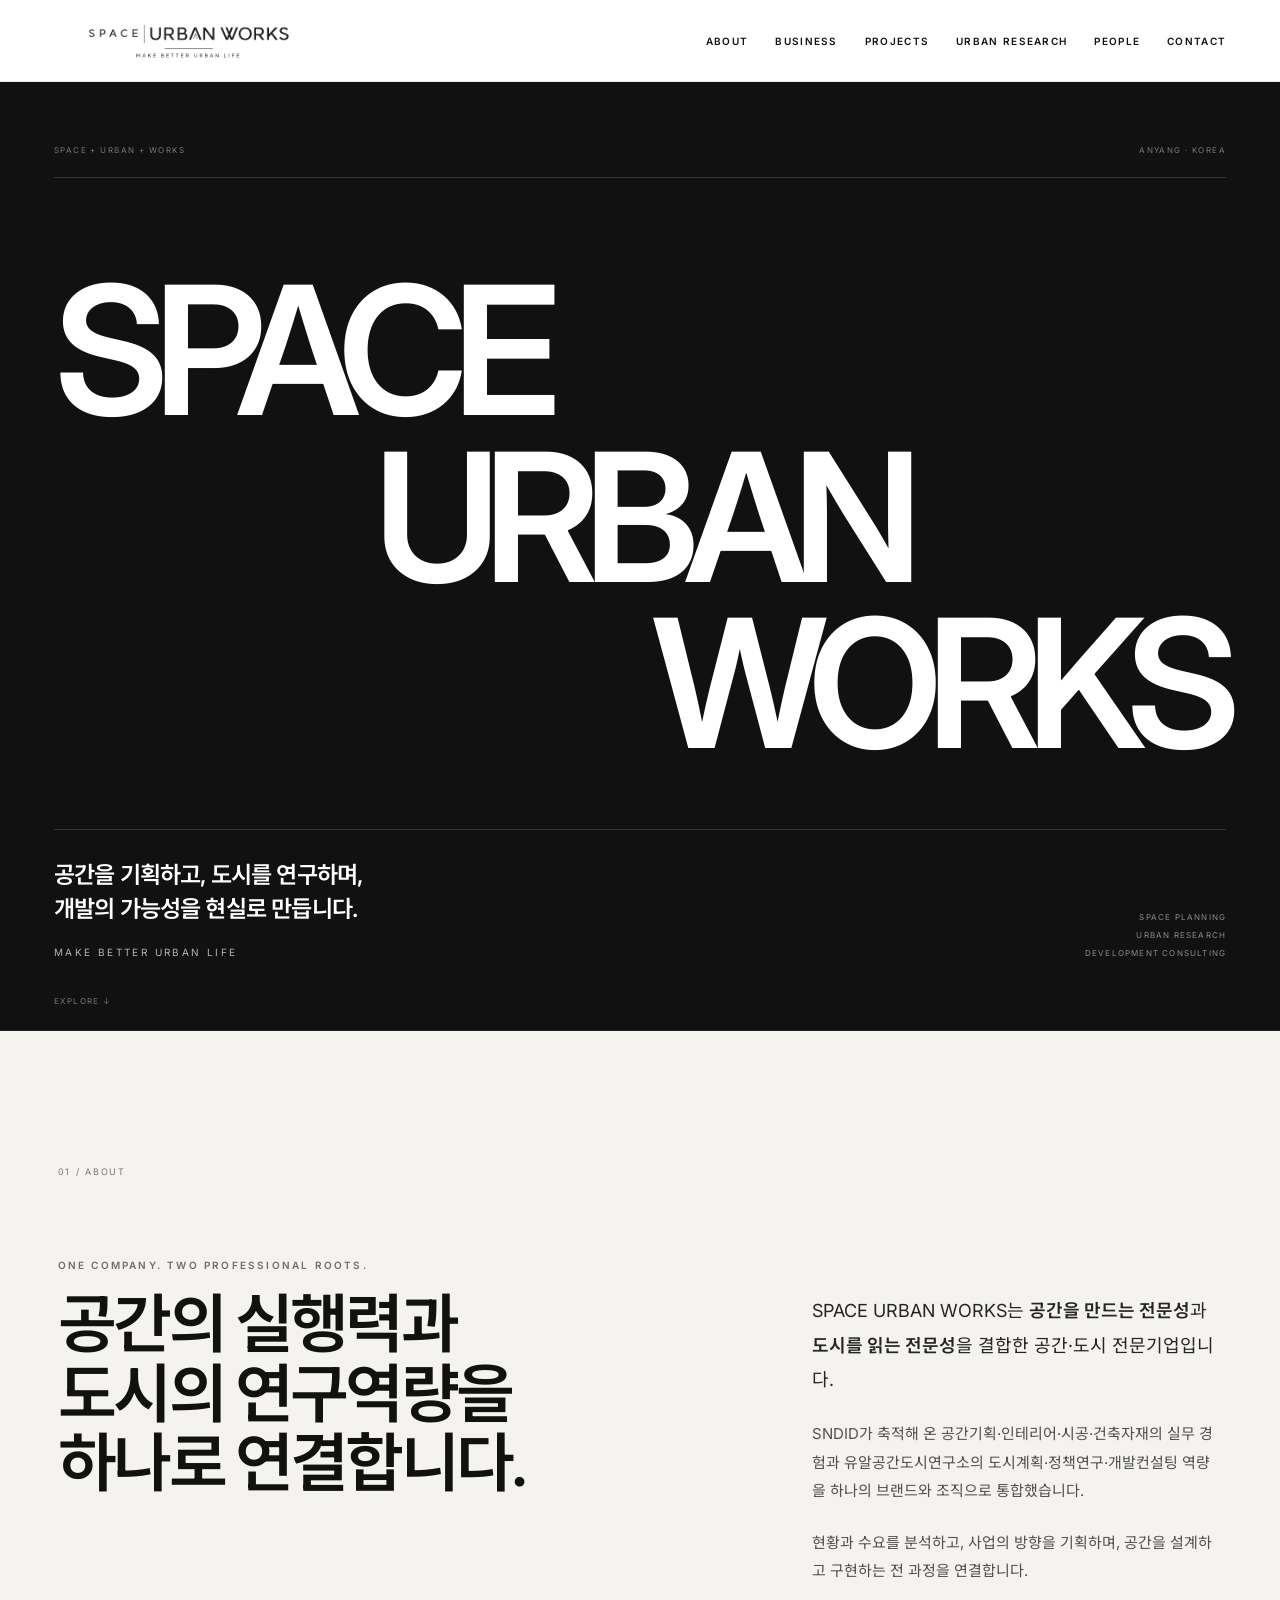
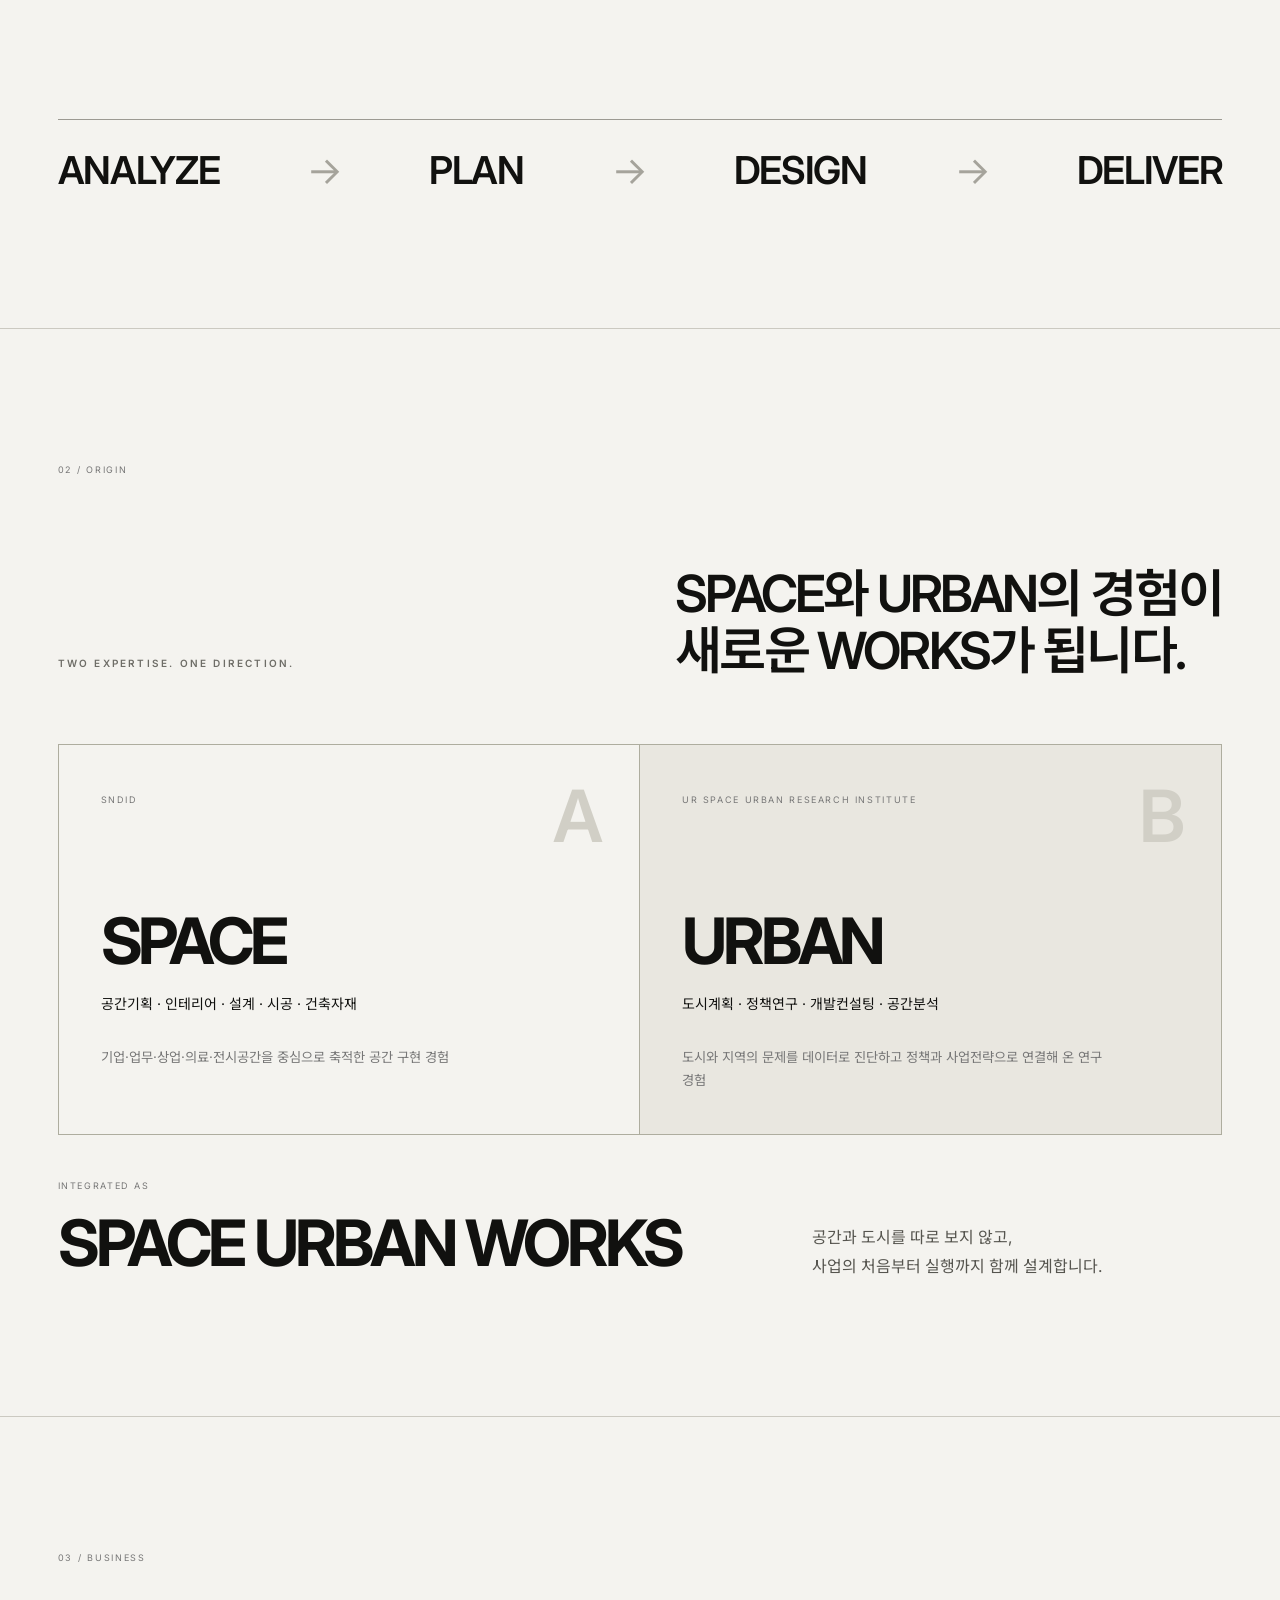
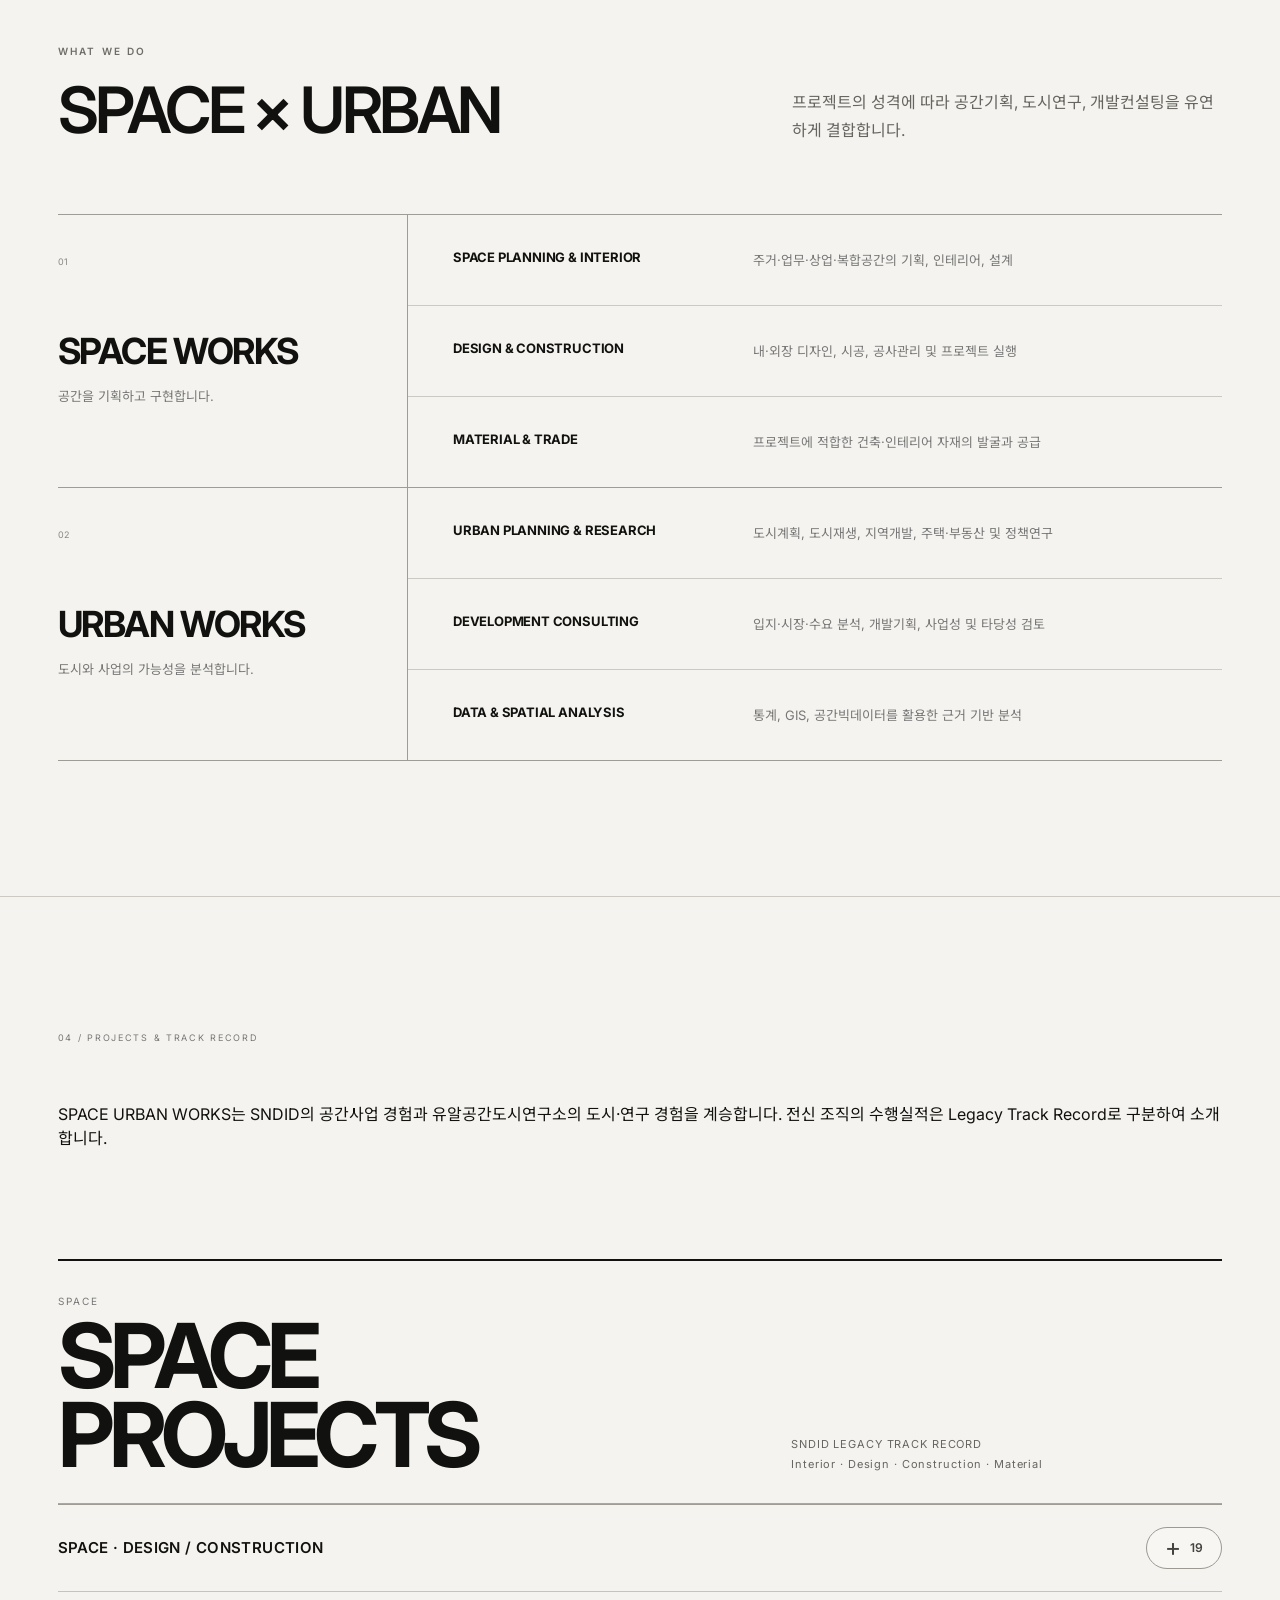
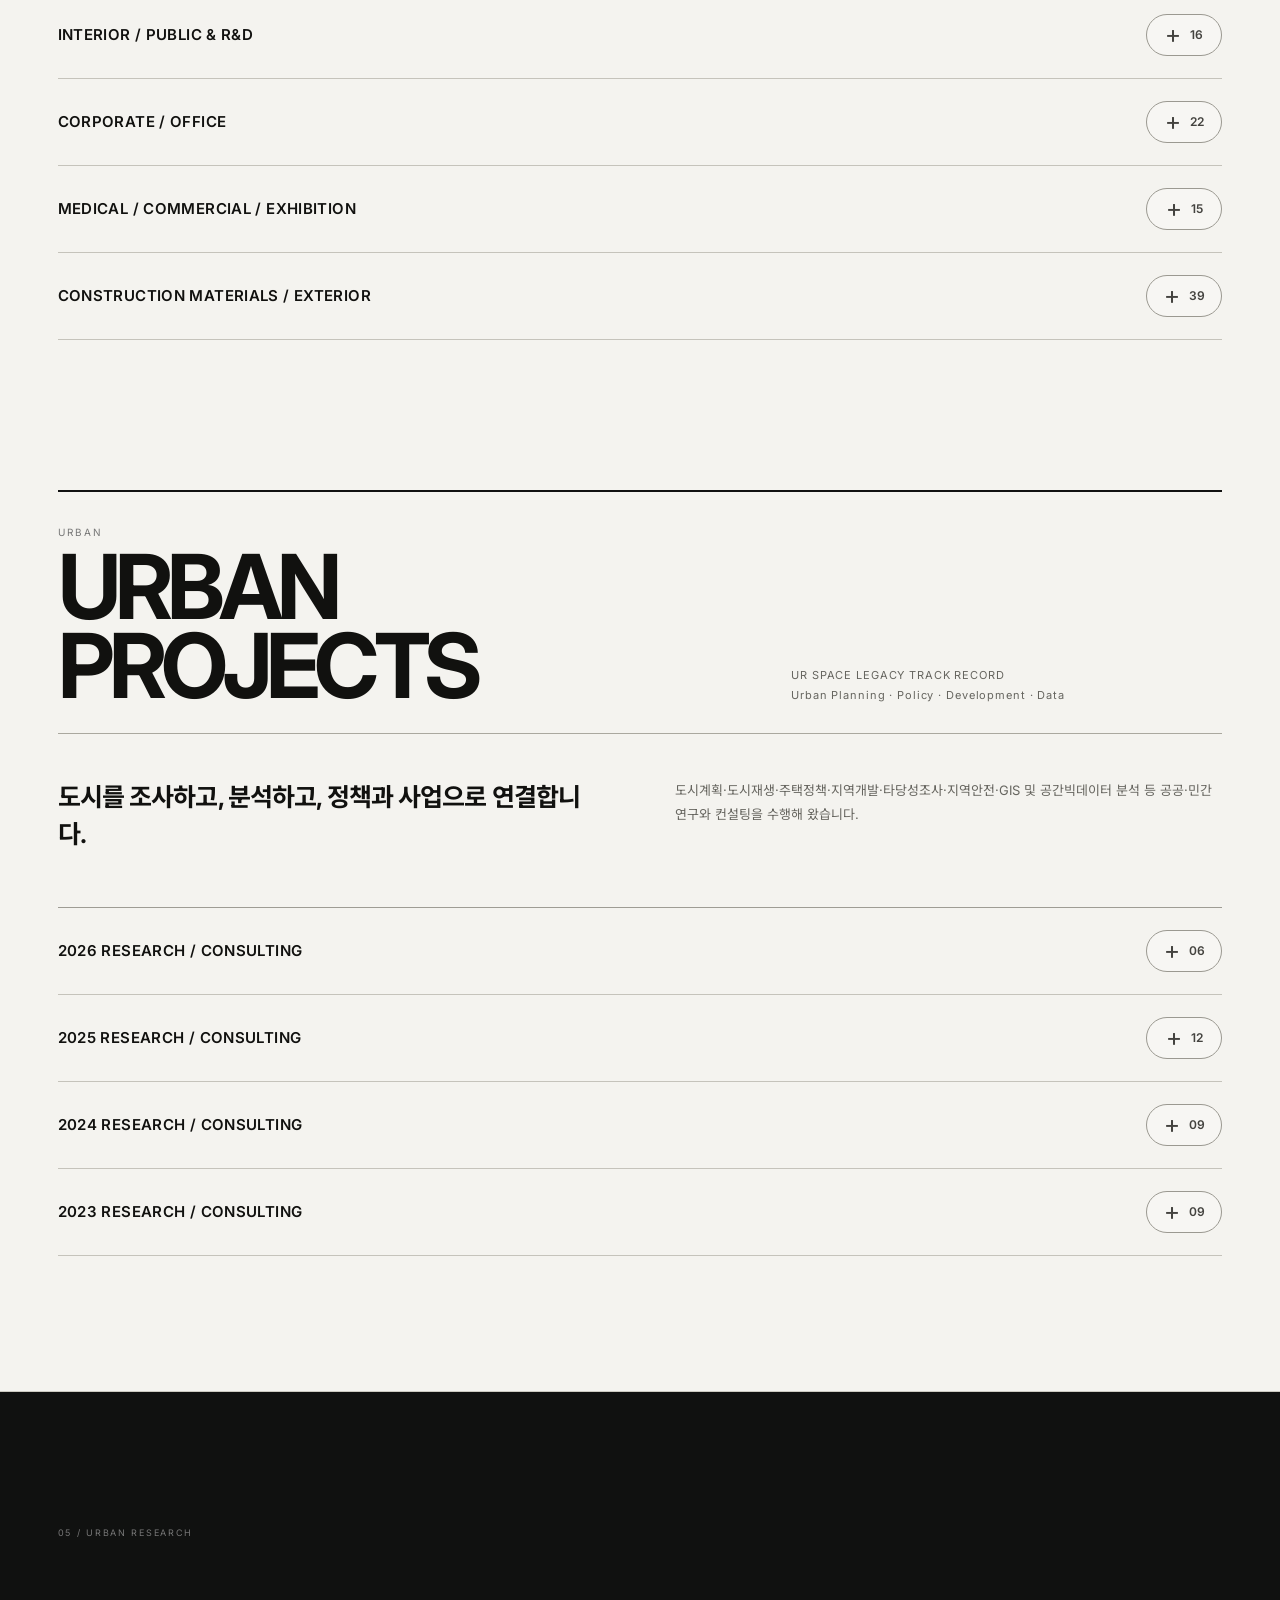
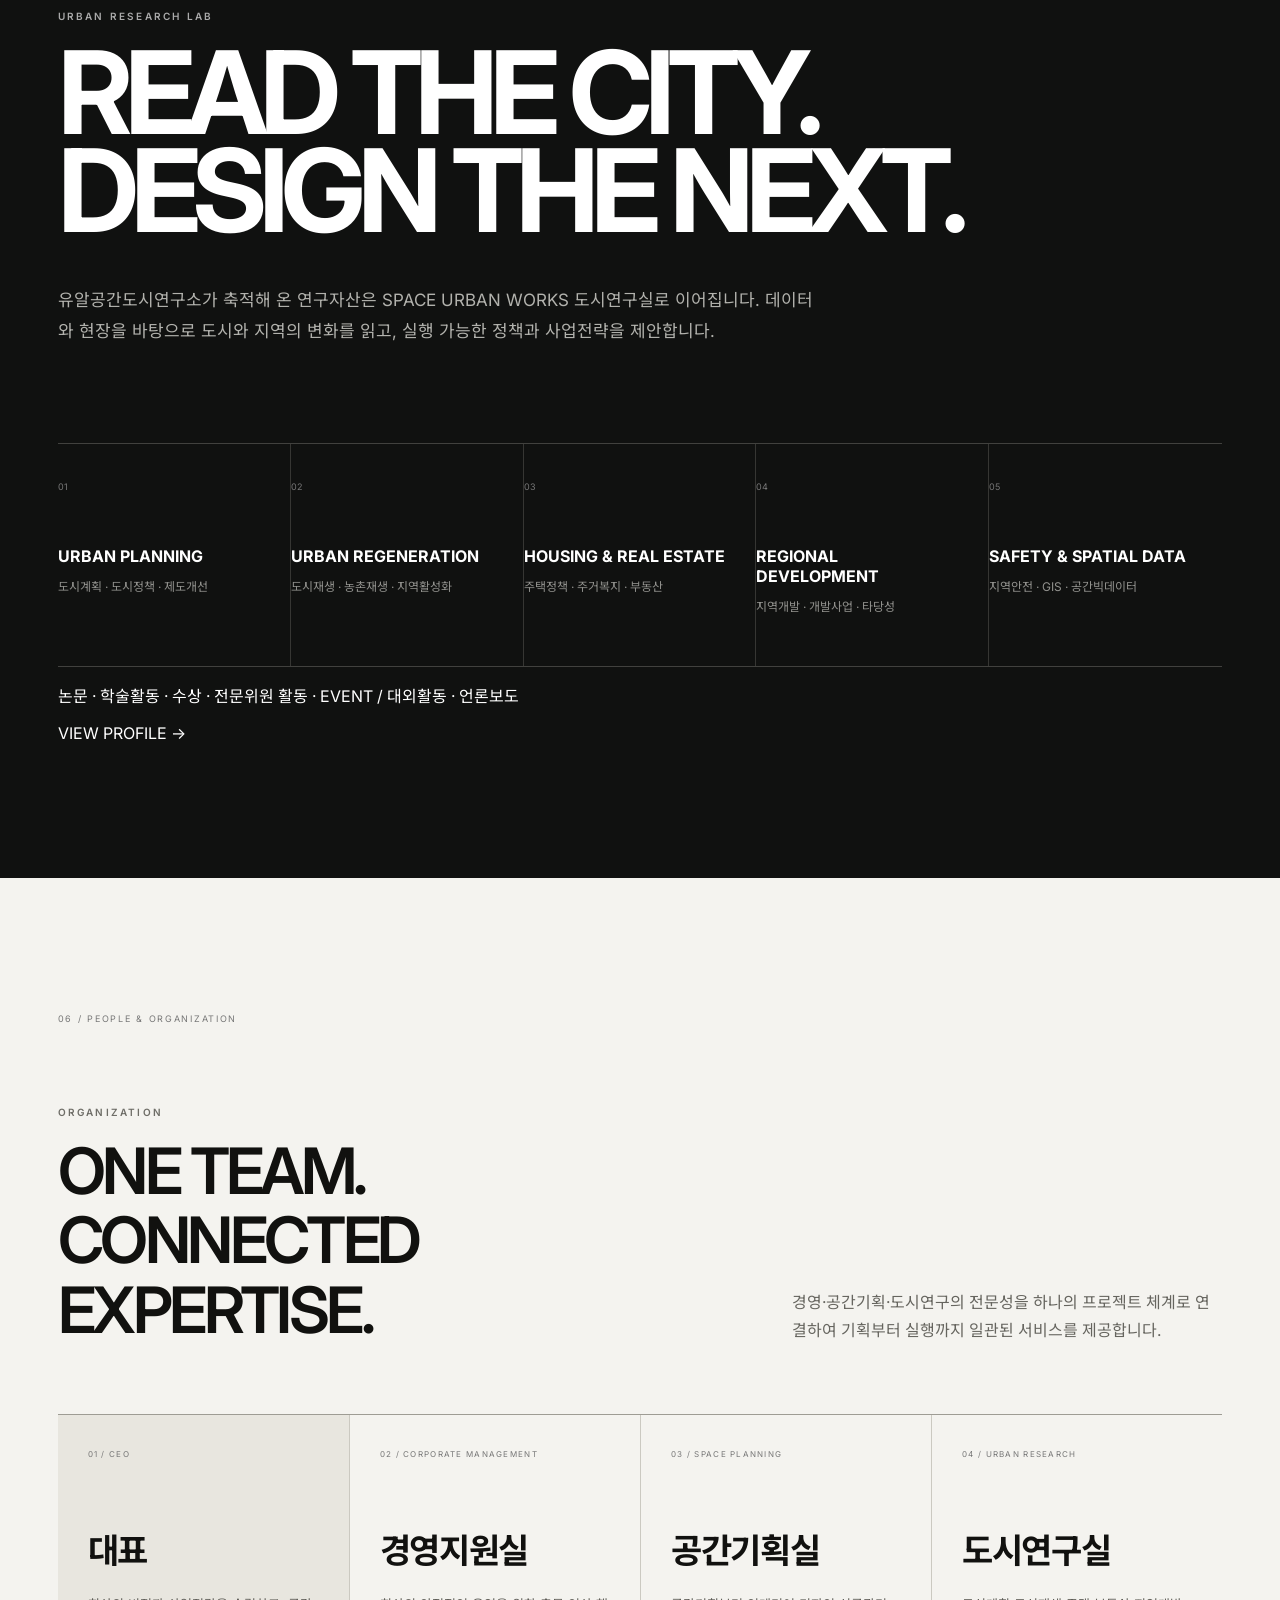
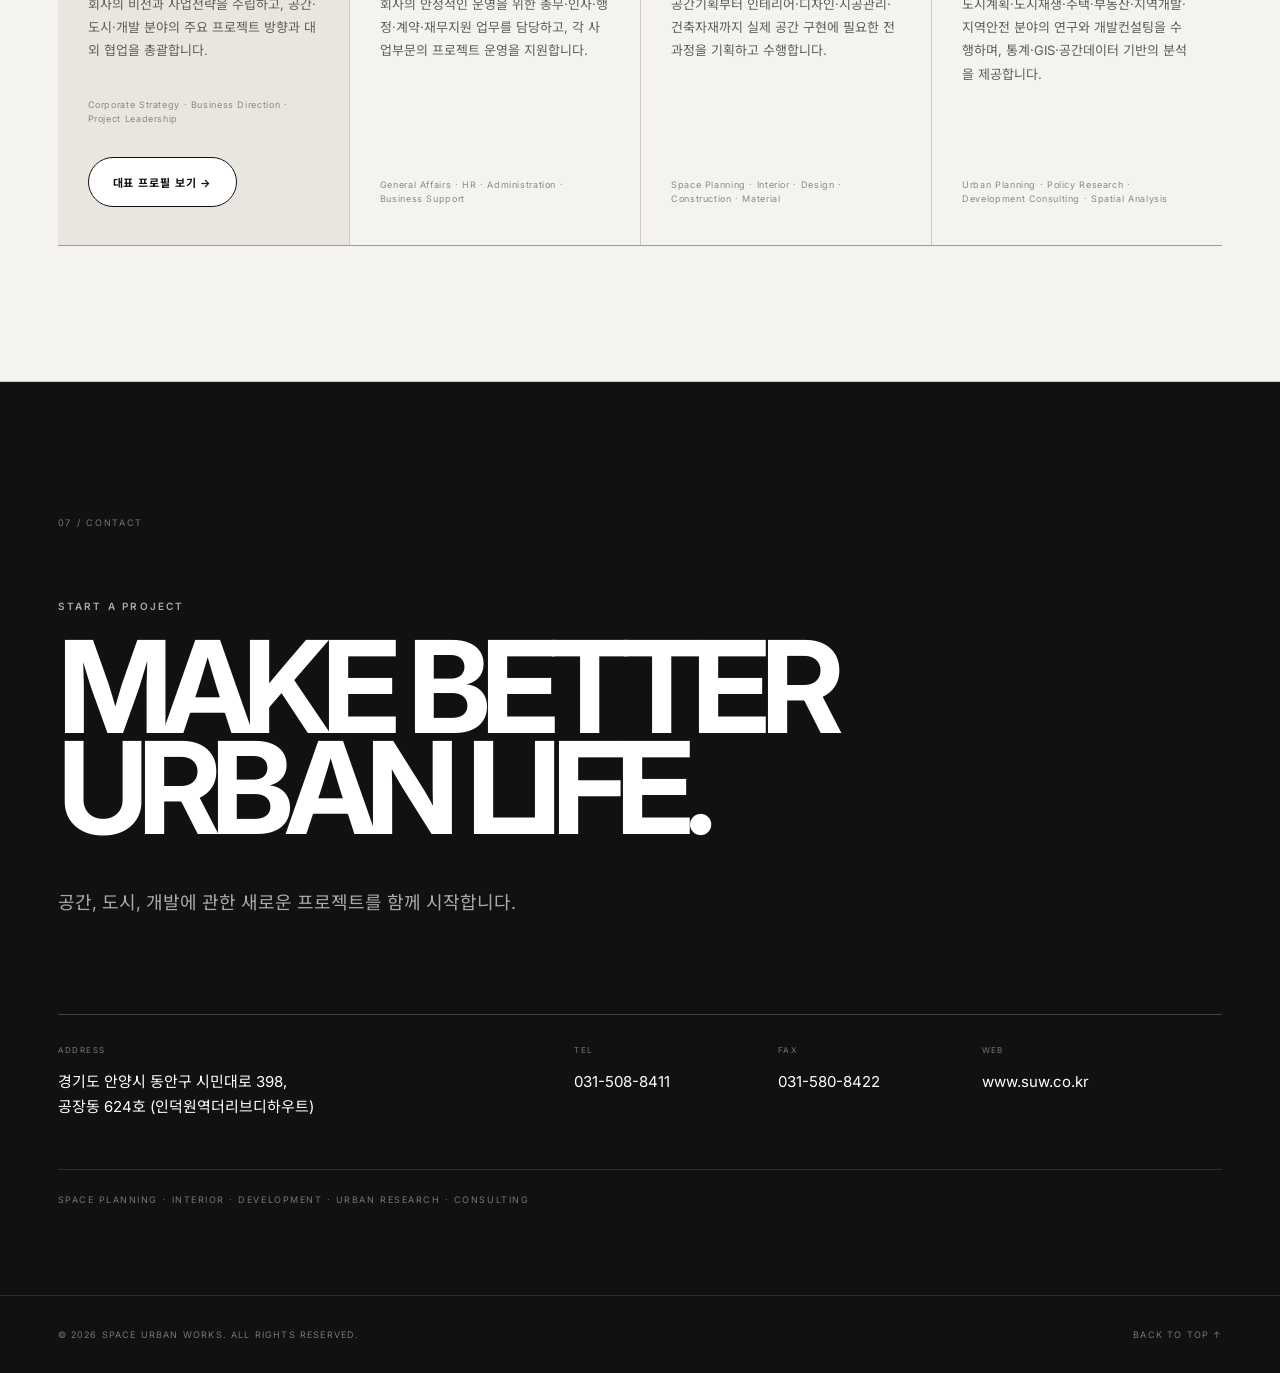
==== commit 08ee8078: "Add files via upload" ====
--- a/index.html
+++ b/index.html
@@ -155,35 +155,35 @@
         <div class="track-archive"><details class="track-details">
           <summary><span>SPACE · DESIGN / CONSTRUCTION</span><b>19</b></summary>
           <div class="track-expanded">
-            <div class="track-thumbs"><figure><img src="assets/space-design-1.jpg" alt="SPACE · DESIGN / CONSTRUCTION representative project"></figure></div>
+            <div class="track-thumbs v13-gallery"><figure><img src="assets/sp-design-hotel.jpg" alt="SPACE · DESIGN / CONSTRUCTION project"></figure><figure><img src="assets/sp-design-lgu.jpg" alt="SPACE · DESIGN / CONSTRUCTION project"></figure><figure><img src="assets/sp-design-village.jpg" alt="SPACE · DESIGN / CONSTRUCTION project"></figure><figure><img src="assets/sp-design-htower.jpg" alt="SPACE · DESIGN / CONSTRUCTION project"></figure><figure><img src="assets/sp-design-htower-interior.jpg" alt="SPACE · DESIGN / CONSTRUCTION project"></figure></div>
             <ul class="track-list"><li>LG DISPLAY 파주 러닝 센터</li><li>LG DISPLAY 파주 부속동 징크공사</li><li>[현상설계] 용인 상상의숲 어린이 도서관</li><li>노들섬 특화공간 조성사업 토목공사</li><li>인천 계양구 계산동 통신 B/D 신축공사 토공사</li><li>방학천 주변경관 개선공사</li><li>대구 수성호텔 루프탑 수영장</li><li>H-TOWER 공용부 마감공사</li><li>KT 용산 IDC 신축공사 토공사</li><li>마장 축산물시장 하수관로 정비공사</li><li>[모듈 주택 설계] 천안 기로리 주택단지</li><li>[현상설계] 신일산업 선유도 사옥</li><li>개포4 복합문화센터 신축공사 토공사</li><li>용인 가창리 L씨 주택 리모델링</li><li>SK실트론 구미 복지동 외장 설계</li><li>천안 프렌즈 애견 풀빌라 빌리지</li><li>화성 한각리 단독주택 리모델링 설계</li><li>종로 누하동 근린생활시설 증축 및 대수선 공사</li><li>신정고등학교 외장공사</li></ul>
           </div>
         </details>
 <details class="track-details">
           <summary><span>INTERIOR / PUBLIC &amp; R&amp;D</span><b>16</b></summary>
           <div class="track-expanded">
-            <div class="track-thumbs"><figure><img src="assets/interior-rd-1.jpg" alt="INTERIOR / PUBLIC &amp; R&amp;D representative project"></figure><figure><img src="assets/interior-rd-2.jpg" alt="INTERIOR / PUBLIC &amp; R&amp;D representative project"></figure></div>
+            <div class="track-thumbs v13-gallery"><figure><img src="assets/sp-rd-sk-dining.jpg" alt="INTERIOR / PUBLIC &amp; R&amp;D project"></figure><figure><img src="assets/sp-rd-sk-corridor.jpg" alt="INTERIOR / PUBLIC &amp; R&amp;D project"></figure><figure><img src="assets/sp-med-dentium.jpg" alt="INTERIOR / PUBLIC &amp; R&amp;D project"></figure><figure><img src="assets/sp-office-lgchem.jpg" alt="INTERIOR / PUBLIC &amp; R&amp;D project"></figure></div>
             <ul class="track-list"><li>FUJIFILM 스토어 AK마포점 현상설계</li><li>SK실트론 구미 복지동 인테리어</li><li>경북 안동경찰서 인테리어</li><li>천안 청수 요양병원</li><li>마사회 중문지원센터 인테리어</li><li>부천 R&amp;D센터 인테리어</li><li>신일산업 선유도 사옥</li><li>노바렉스 오송공장</li><li>오로라월드 이천공장</li><li>쿠첸 천안공장</li><li>주렁주렁, 고양이카페 인테리어 메뉴얼</li><li>카페동네 프랜차이즈 메뉴얼 공사 [2020-2022]</li><li>수원시의회 인테리어</li><li>오로라월드 테헤란로 본사</li><li>스탠다임 역삼동 오피스</li><li>LG화학 오산CS캠퍼스 증축공사</li></ul>
           </div>
         </details>
 <details class="track-details">
           <summary><span>CORPORATE / OFFICE</span><b>22</b></summary>
           <div class="track-expanded">
-            <div class="track-thumbs"><figure><img src="assets/corp-office-1.jpg" alt="CORPORATE / OFFICE representative project"></figure><figure><img src="assets/corp-office-2.jpg" alt="CORPORATE / OFFICE representative project"></figure><figure><img src="assets/corp-office-3.jpg" alt="CORPORATE / OFFICE representative project"></figure></div>
+            <div class="track-thumbs v13-gallery"><figure><img src="assets/sp-office-centralpark.jpg" alt="CORPORATE / OFFICE project"></figure><figure><img src="assets/sp-office-gym.jpg" alt="CORPORATE / OFFICE project"></figure><figure><img src="assets/sp-office-entrlpark.jpg" alt="CORPORATE / OFFICE project"></figure><figure><img src="assets/sp-office-cafeteria.jpg" alt="CORPORATE / OFFICE project"></figure><figure><img src="assets/sp-office-meeting.jpg" alt="CORPORATE / OFFICE project"></figure><figure><img src="assets/sp-office-auditorium.jpg" alt="CORPORATE / OFFICE project"></figure><figure><img src="assets/sp-office-lgchem.jpg" alt="CORPORATE / OFFICE project"></figure><figure><img src="assets/sp-office-dark.jpg" alt="CORPORATE / OFFICE project"></figure></div>
             <ul class="track-list"><li>SK실트론 구미 복지동 인테리어 공사</li><li>LG트윈타워 동·서관 2층 인테리어 공사</li><li>LG에너지솔루션 오창 엔트럴파크 조성공사</li><li>삼성전자 평택 P-PJT 정수장 로비 공사</li><li>삼성전자 평택 P-PJT 정수장 전진캠프</li><li>삼성전자 화성 E-PJT 화장실 공사</li><li>GS칼텍스 인재개발원 사우나 공사</li><li>전북은행 본사 로비 공사</li><li>신성이엔지 로비 공사</li><li>(주)LKDN 사옥 인테리어 공사</li><li>삼아제약 청담오피스</li><li>트윈시티남산 패스트파이브 공유오피스</li><li>(주)하이테크원 본사 인테리어 공사</li><li>여의도 IFC몰 레뚜알 프라퍼티즈 코리아</li><li>InLC 테크놀러지</li><li>MEMC 코리아 신축공사</li><li>레오컴 본사 오피스 공사</li><li>엘림시스 대전 신사옥</li><li>오산 전자광학위성 감시체계 통제소</li><li>로지스틱스파크 고양 인테리어 공사</li><li>범한 판토스 서북물류센터 칸막이 공사</li><li>넥스플러스 클린룸 공사</li></ul>
           </div>
         </details>
 <details class="track-details">
           <summary><span>MEDICAL / COMMERCIAL / EXHIBITION</span><b>15</b></summary>
           <div class="track-expanded">
-            <div class="track-thumbs"><figure><img src="assets/med-comm-1.jpg" alt="MEDICAL / COMMERCIAL / EXHIBITION representative project"></figure><figure><img src="assets/med-comm-2.jpg" alt="MEDICAL / COMMERCIAL / EXHIBITION representative project"></figure></div>
+            <div class="track-thumbs v13-gallery"><figure><img src="assets/sp-med-dentium.jpg" alt="MEDICAL / COMMERCIAL / EXHIBITION project"></figure><figure><img src="assets/sp-commercial-golf.jpg" alt="MEDICAL / COMMERCIAL / EXHIBITION project"></figure><figure><img src="assets/sp-commercial-cafe.jpg" alt="MEDICAL / COMMERCIAL / EXHIBITION project"></figure><figure><img src="assets/sp-rd-sk-corridor.jpg" alt="MEDICAL / COMMERCIAL / EXHIBITION project"></figure></div>
             <ul class="track-list"><li>천안 SG삼성조은병원</li><li>천안 아이본 성장발달센터</li><li>서울시립노인요양원 환경개선공사</li><li>동탄 아들딸 한의원</li><li>천안 신불당 김안과 상담실 공사</li><li>FUJIFILM AK홍대역점</li><li>카페동네 삼산동 본점 인테리어 공사</li><li>카페동네 프랜차이즈 메뉴얼 공사 [2020-2021]</li><li>천안 프렌즈 애견 풀빌라 빌리지 인테리어 공사</li><li>삼성동 티잉그라운드 골프셀렉트샵</li><li>장안동 SUN식당</li><li>태안가족복합커뮤니티센터</li><li>광주 빛고을국민안전체험관</li><li>광교 Dentium 지식산업센터 전시실</li><li>서울시립대 중앙도서관</li></ul>
           </div>
         </details>
 <details class="track-details">
           <summary><span>CONSTRUCTION MATERIALS / EXTERIOR</span><b>39</b></summary>
           <div class="track-expanded">
-            <div class="track-thumbs"><figure><img src="assets/materials-exterior-1.jpg" alt="CONSTRUCTION MATERIALS / EXTERIOR representative project"></figure></div>
+            <div class="track-thumbs v13-gallery"><figure><img src="assets/sp-design-lgu.jpg" alt="CONSTRUCTION MATERIALS / EXTERIOR project"></figure><figure><img src="assets/sp-design-htower.jpg" alt="CONSTRUCTION MATERIALS / EXTERIOR project"></figure><figure><img src="assets/sp-design-hotel.jpg" alt="CONSTRUCTION MATERIALS / EXTERIOR project"></figure><figure><img src="assets/sp-design-village.jpg" alt="CONSTRUCTION MATERIALS / EXTERIOR project"></figure></div>
             <ul class="track-list"><li>LG디스플레이 파주 A3동 외벽공사</li><li>안양 씨엘포레 견본 주택</li><li>신길 파크자이 견본 주택</li><li>문성 레이크자이 견본 주택</li><li>한빛 맹학교 외벽공사</li><li>자영농업고등학교 외벽공사</li><li>당산동 40-1번지 근생빌딩 신축공사</li><li>군포 금강펜테리움 커뮤니티 공사</li><li>대구 수성호텔 수영장 공사</li><li>신촌 그랑 자이안 센터 사우나 공사</li><li>삼성동 오로라월드 주차타워 외벽공사</li><li>화성 아름마을 장애인 복지시설 외벽공사</li><li>천호 힐스테이트 견본 주택</li><li>성남 고등자이 견본 주택</li><li>과천 자이 견본 주택</li><li>수원 망포자이 견본 주택</li><li>대구 남산자이 견본 주택</li><li>대구 청라자이 견본 주택</li><li>봉천동 1654-2 주택 외벽공사</li><li>봉천동 1636-30 주택 외벽공사</li><li>엘레시안 강촌 CC 클럽하우스 사우나 공사</li><li>서울 맹학교 외벽공사</li><li>서울 애화학교 외벽공사</li><li>윤중중학교 외벽공사</li><li>평택 영신 자이 견본 주택</li><li>고덕 자이 견본 주택</li><li>수색 자이 견본 주택</li><li>대구 원대 자이 견본 주택</li><li>화성 동화 자이 견본 주택</li><li>화성 반월 자이 견본 주택</li><li>속초 디오션 자이 견본 주택</li><li>광주 고산 자이 견본 주택</li><li>장안 정자 자이 견본 주택</li><li>봉천동 상가 주택 외벽공사</li><li>안산 초지 e-편한세상 커뮤니티 공사</li><li>SK실트론 구미 복지동 외벽공사</li><li>GS건설 서대구센트럴자이</li><li>GS건설 부산 양정1구역</li><li>GS건설 대구칠성자이</li></ul>
           </div>
         </details></div>
--- a/styles.css
+++ b/styles.css
@@ -1210,3 +1210,108 @@
 .track-thumbs figure:hover img{
   filter:none !important;
 }
+
+/* ===== v13 ORIGIN HEADLINE ===== */
+.origin-head h2{
+  font-size:clamp(34px,4vw,58px) !important;
+  line-height:1.12 !important;
+  max-width:720px !important;
+}
+
+/* ===== v13 SPACE PROJECT GALLERIES ===== */
+.track-thumbs.v13-gallery{
+  display:grid !important;
+  grid-template-columns:repeat(4,minmax(0,1fr));
+  gap:12px !important;
+  margin:14px 0 34px !important;
+  overflow:visible !important;
+}
+.track-thumbs.v13-gallery figure{
+  width:auto !important;
+  min-width:0 !important;
+  height:190px !important;
+  margin:0 !important;
+  overflow:hidden;
+  background:#ddd;
+}
+.track-thumbs.v13-gallery figure:first-child{
+  grid-column:span 2;
+  grid-row:span 2;
+  height:392px !important;
+}
+.track-thumbs.v13-gallery img{
+  width:100% !important;
+  height:100% !important;
+  object-fit:cover !important;
+  filter:none !important;
+}
+@media(max-width:1000px){
+  .track-thumbs.v13-gallery{
+    grid-template-columns:repeat(2,minmax(0,1fr));
+  }
+  .track-thumbs.v13-gallery figure:first-child{
+    grid-column:span 2;
+    grid-row:auto;
+    height:320px !important;
+  }
+  .track-thumbs.v13-gallery figure{
+    height:180px !important;
+  }
+}
+@media(max-width:650px){
+  .track-thumbs.v13-gallery{
+    display:grid !important;
+    grid-template-columns:1fr 1fr;
+  }
+  .track-thumbs.v13-gallery figure:first-child{
+    grid-column:span 2;
+    height:250px !important;
+  }
+  .track-thumbs.v13-gallery figure{
+    width:auto !important;
+    min-width:0 !important;
+    height:140px !important;
+  }
+}
+
+/* ===== v13 CEO PROFILE SCALE ===== */
+.ceo-intro-grid{
+  grid-template-columns:1.25fr .75fr !important;
+  gap:70px !important;
+}
+.ceo-intro-copy h1{
+  font-size:clamp(54px,7vw,105px) !important;
+  margin:20px 0 36px !important;
+}
+.ceo-photo{
+  width:min(100%,340px) !important;
+  min-height:430px !important;
+}
+.ceo-photo img{
+  min-height:430px !important;
+}
+@media(max-width:850px){
+  .ceo-intro-grid{
+    grid-template-columns:1fr !important;
+  }
+  .ceo-photo{
+    width:min(100%,320px) !important;
+    justify-self:start !important;
+    min-height:400px !important;
+  }
+  .ceo-photo img{
+    min-height:400px !important;
+  }
+}
+@media(max-width:560px){
+  .ceo-intro-copy h1{
+    font-size:54px !important;
+  }
+  .ceo-photo{
+    width:100% !important;
+    min-height:330px !important;
+  }
+  .ceo-photo img{
+    min-height:330px !important;
+  }
+}
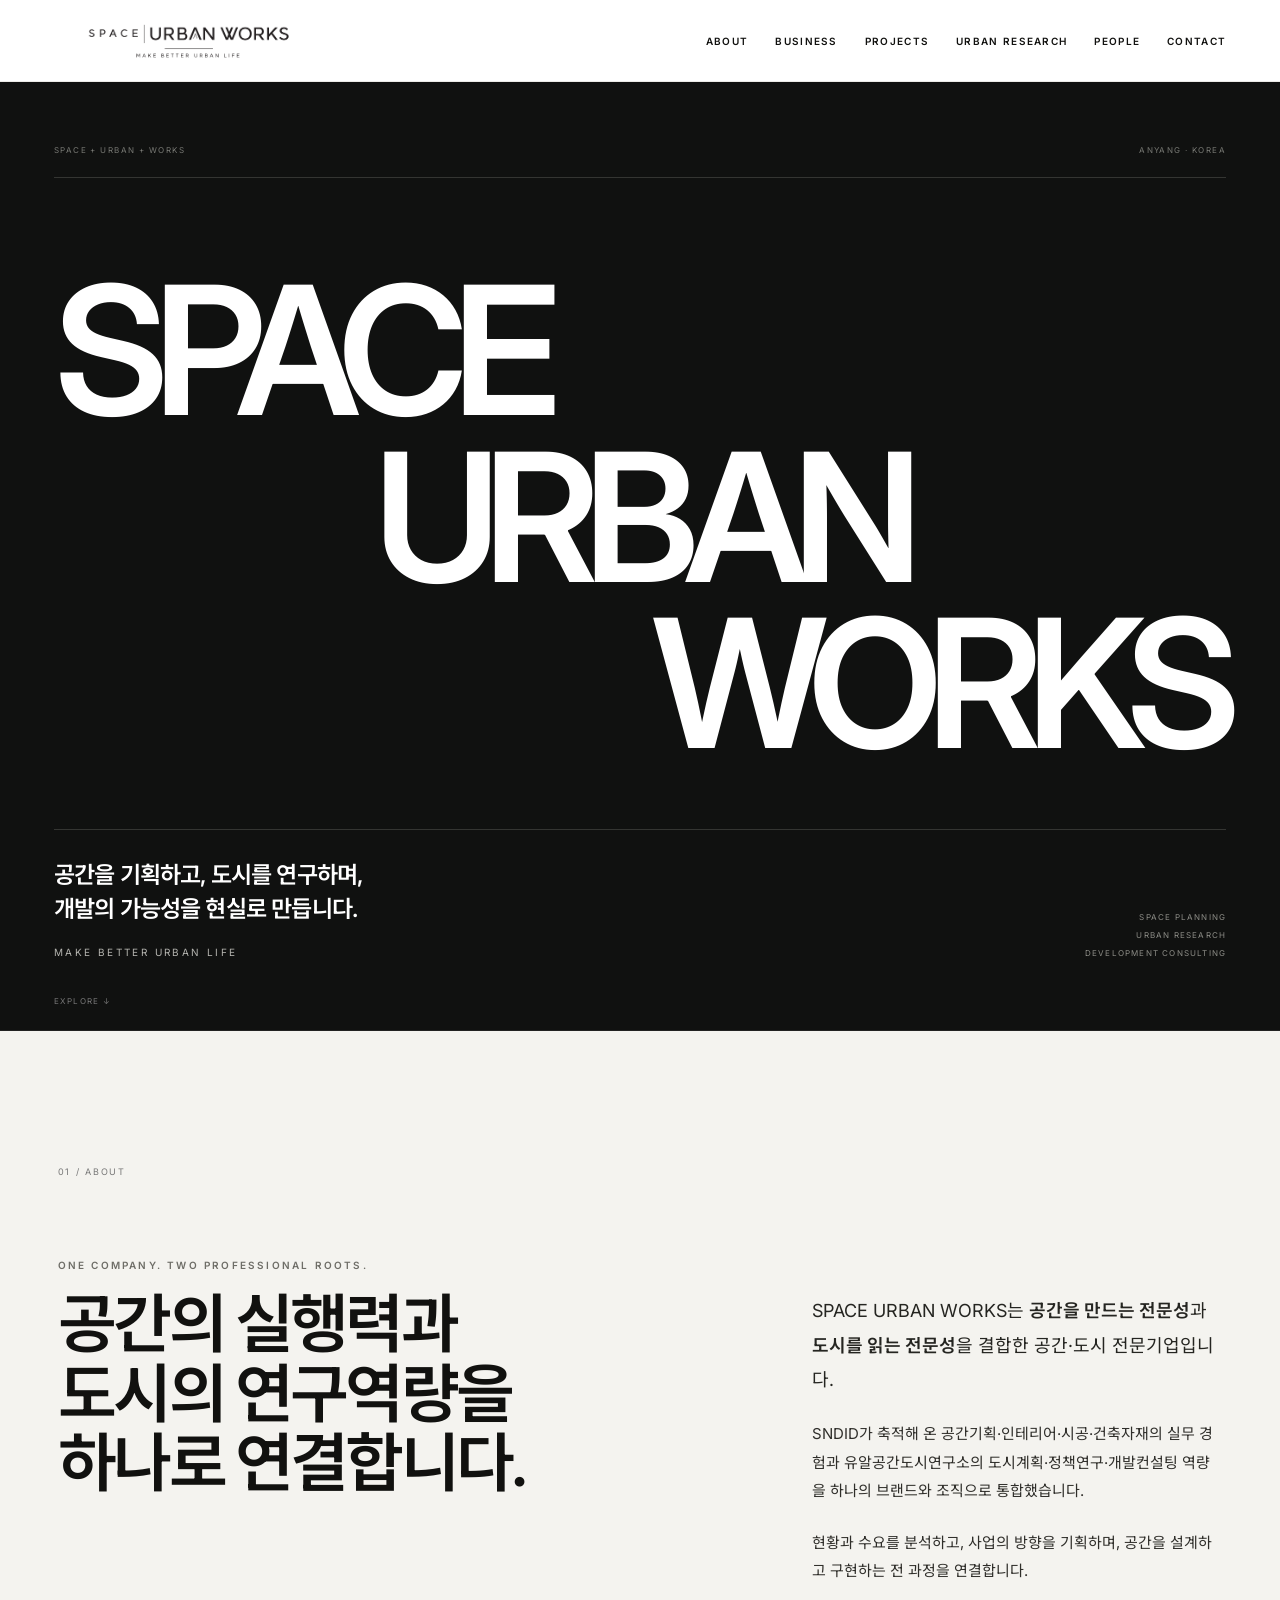
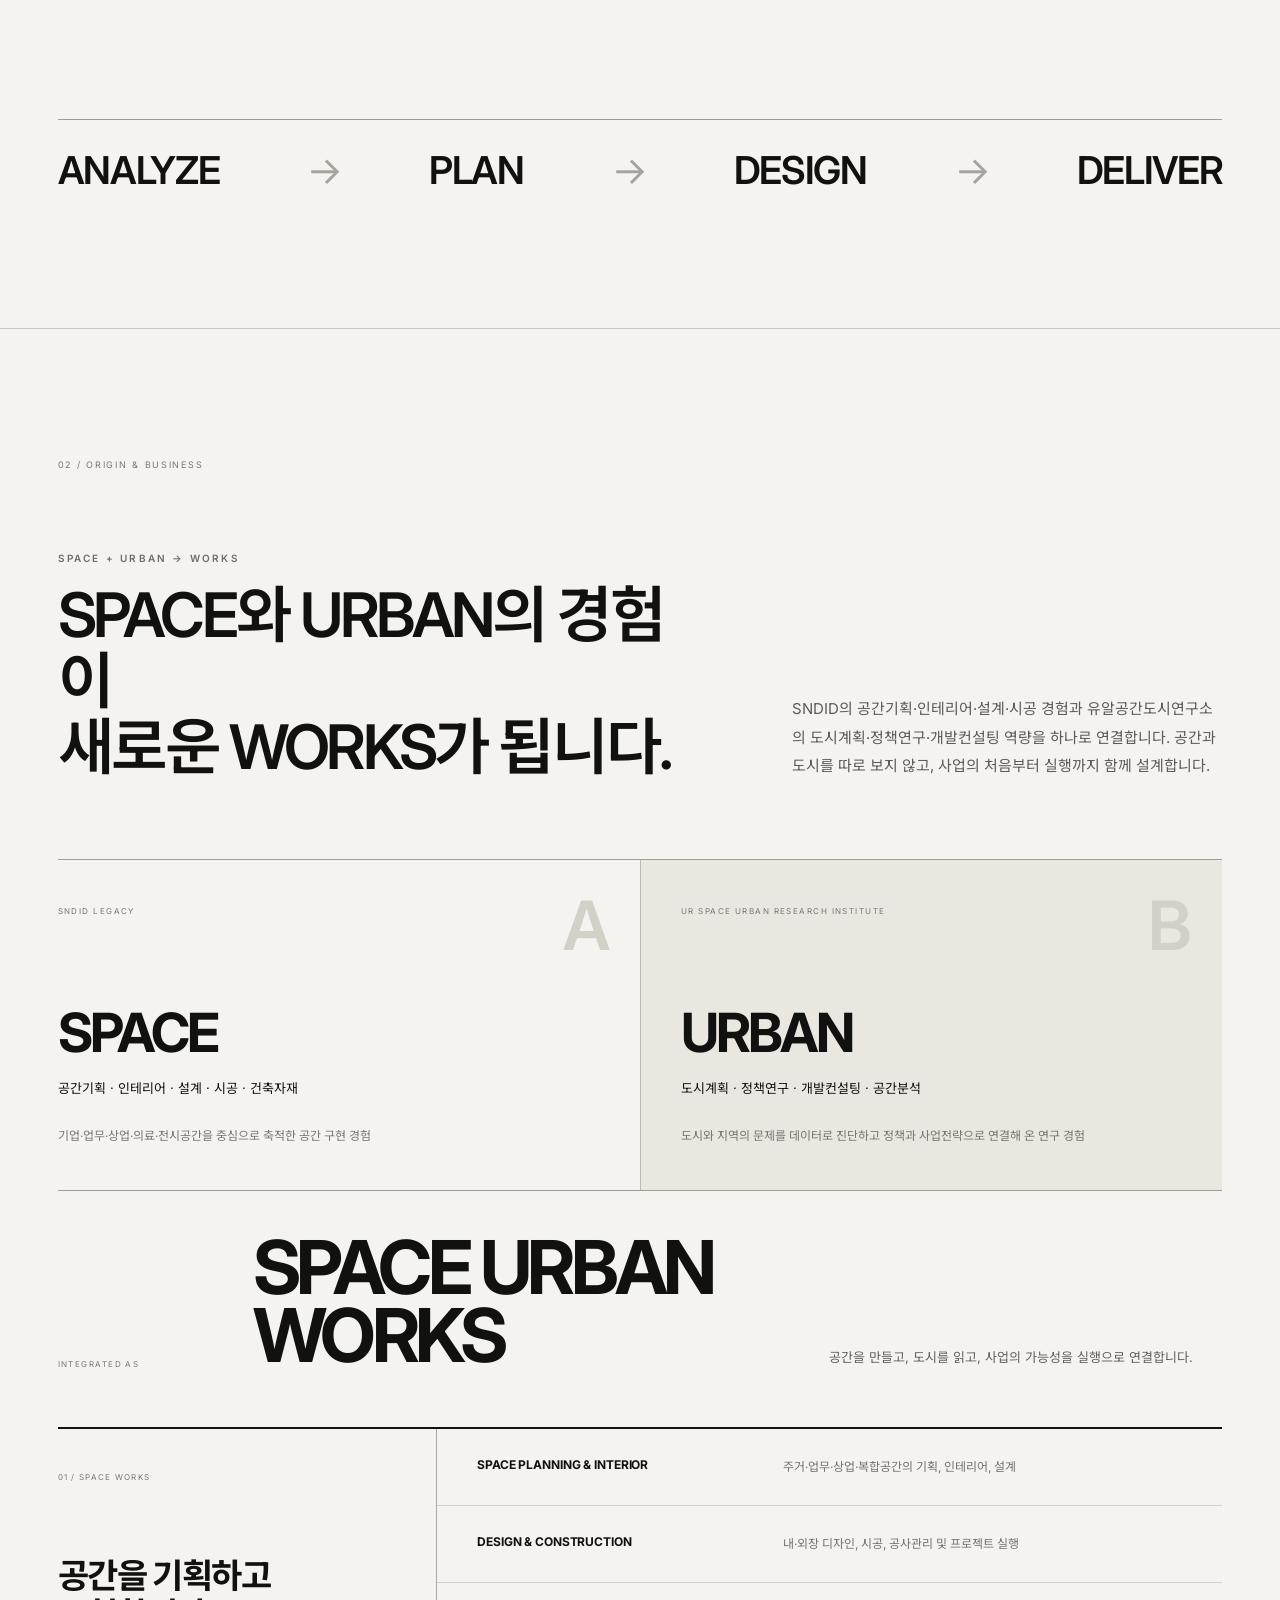
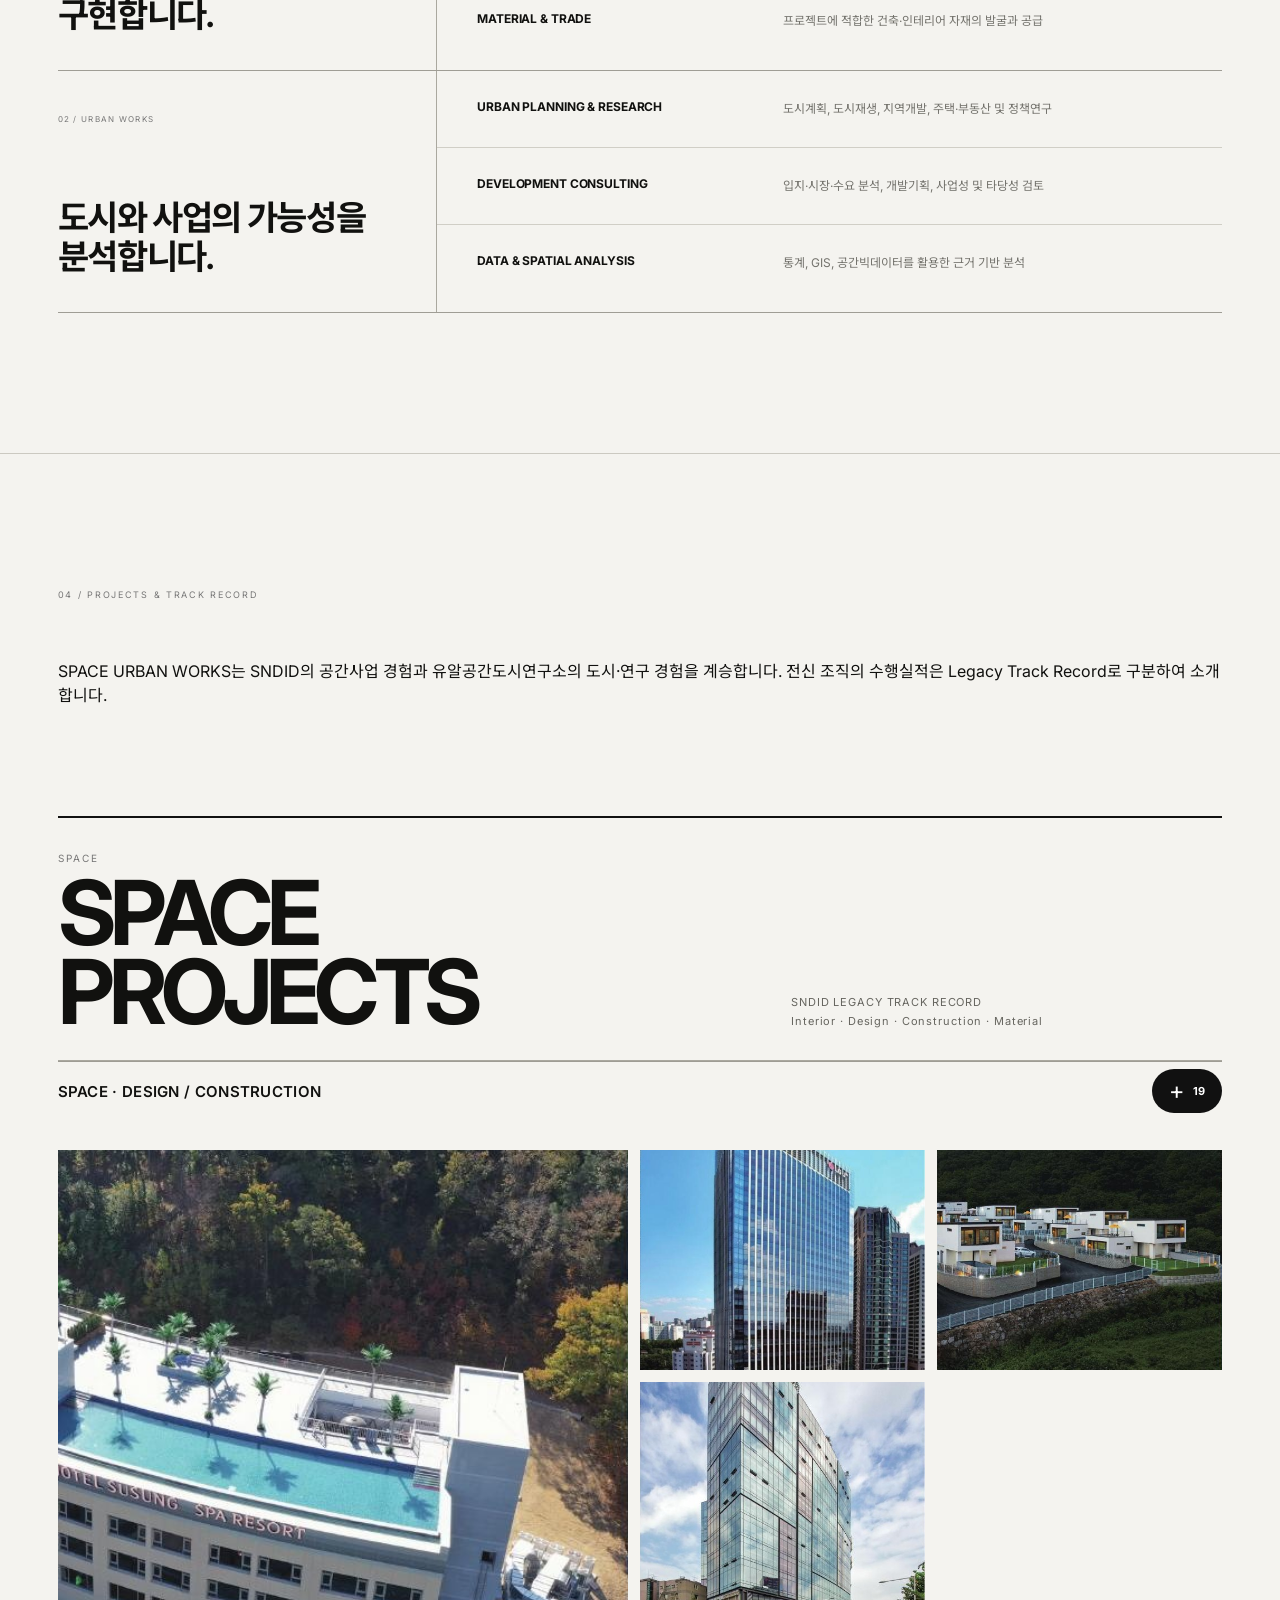
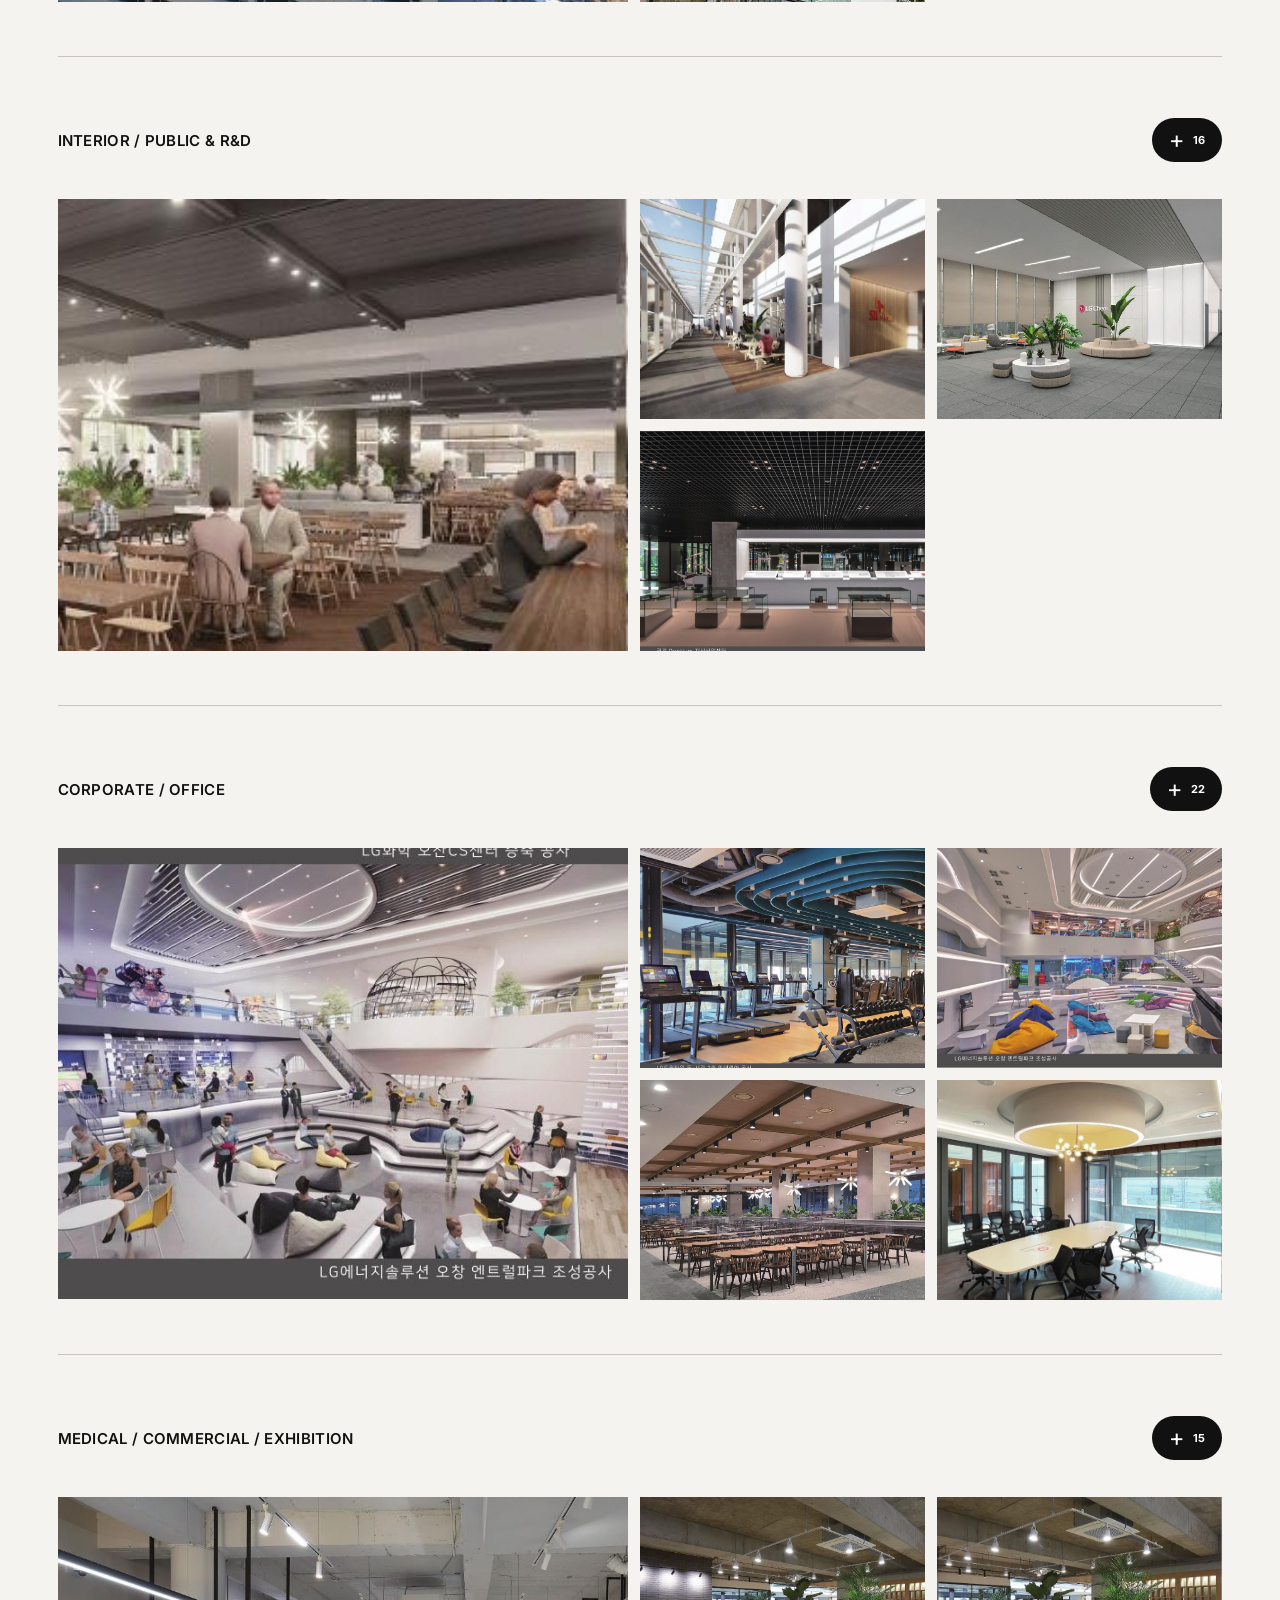
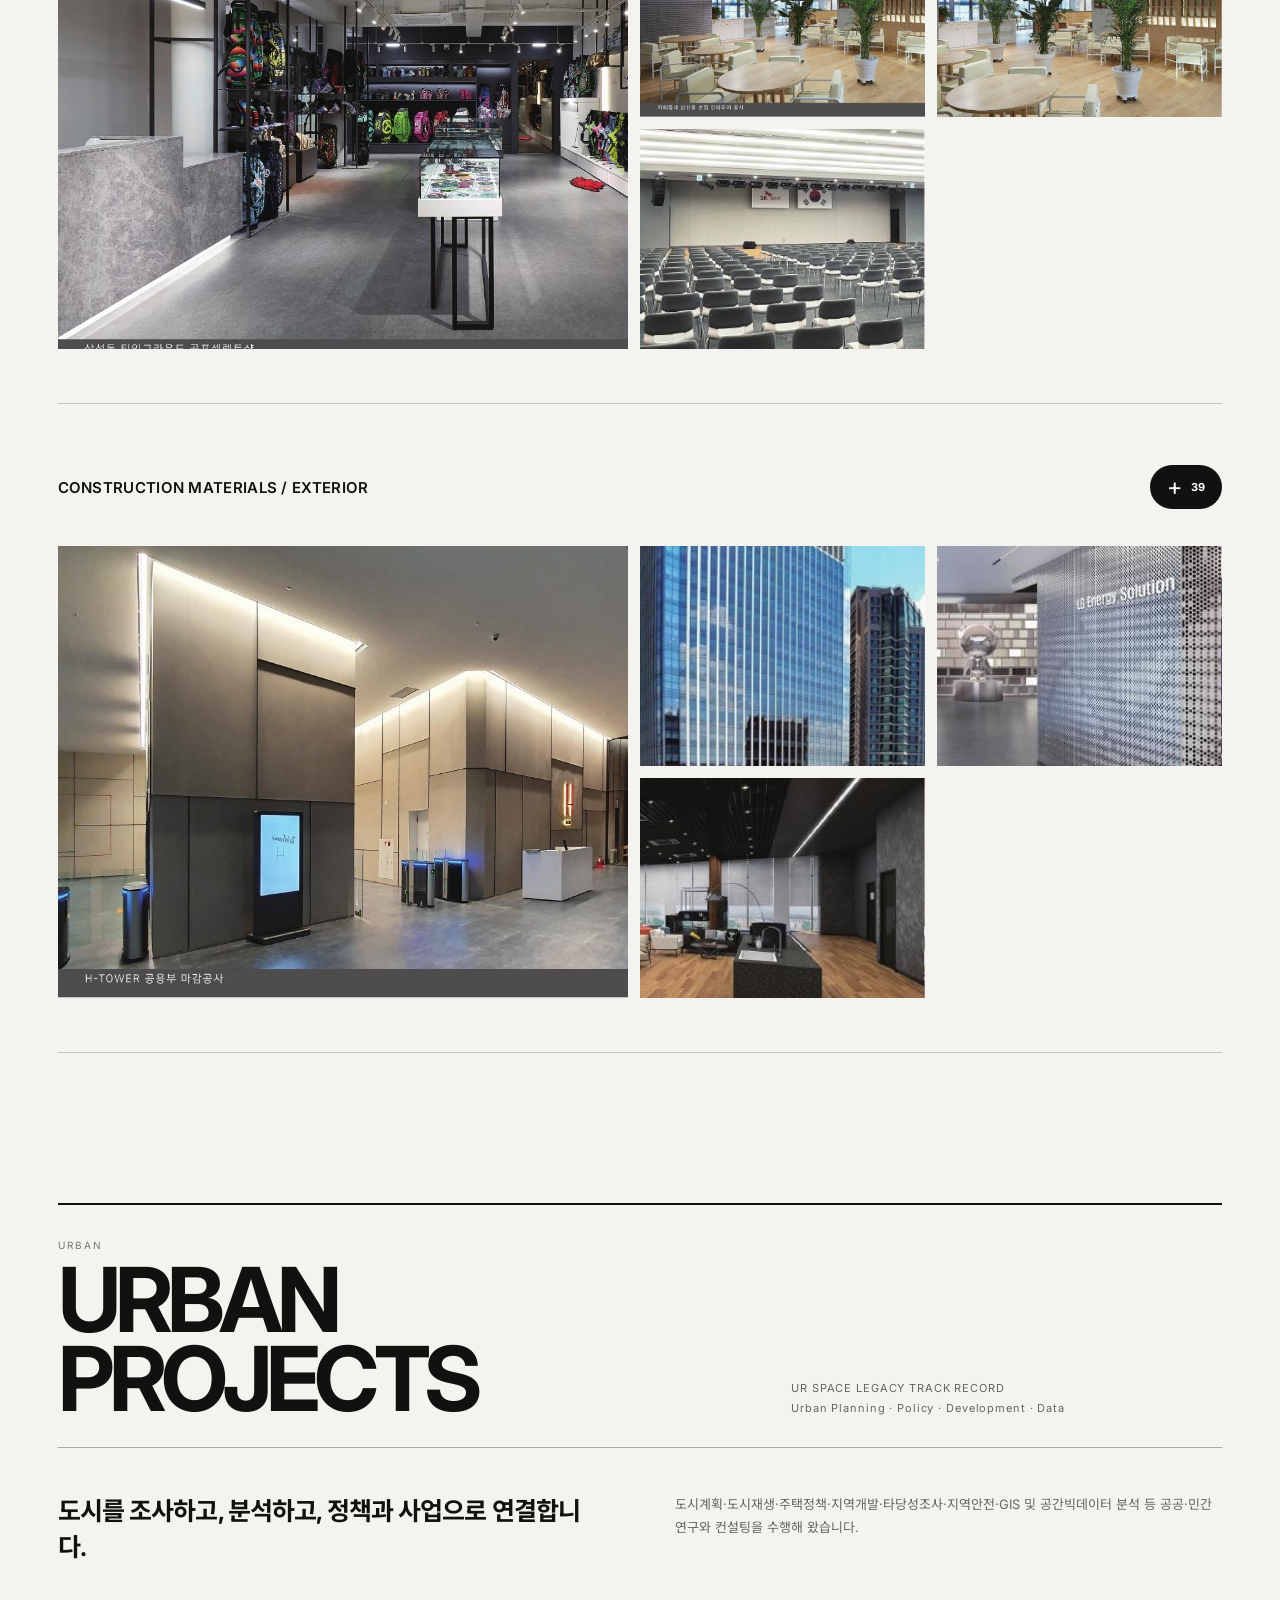
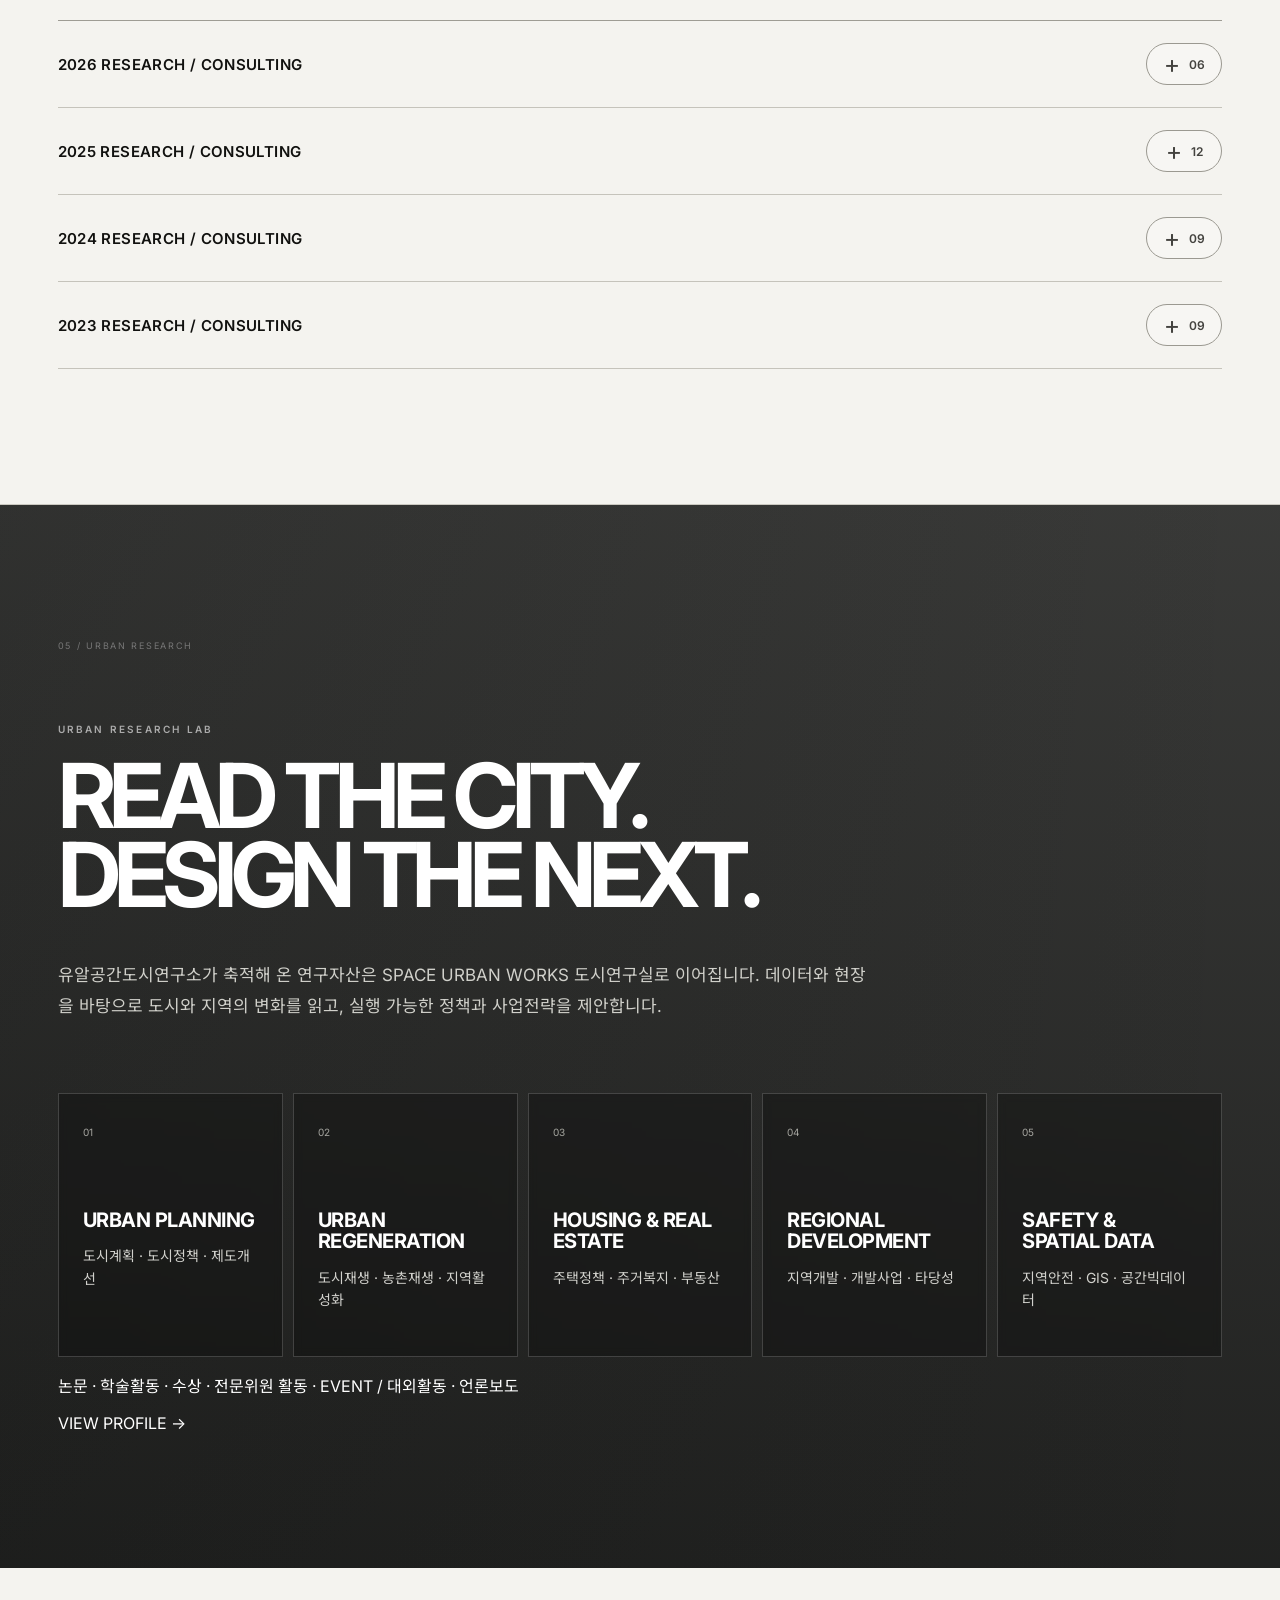
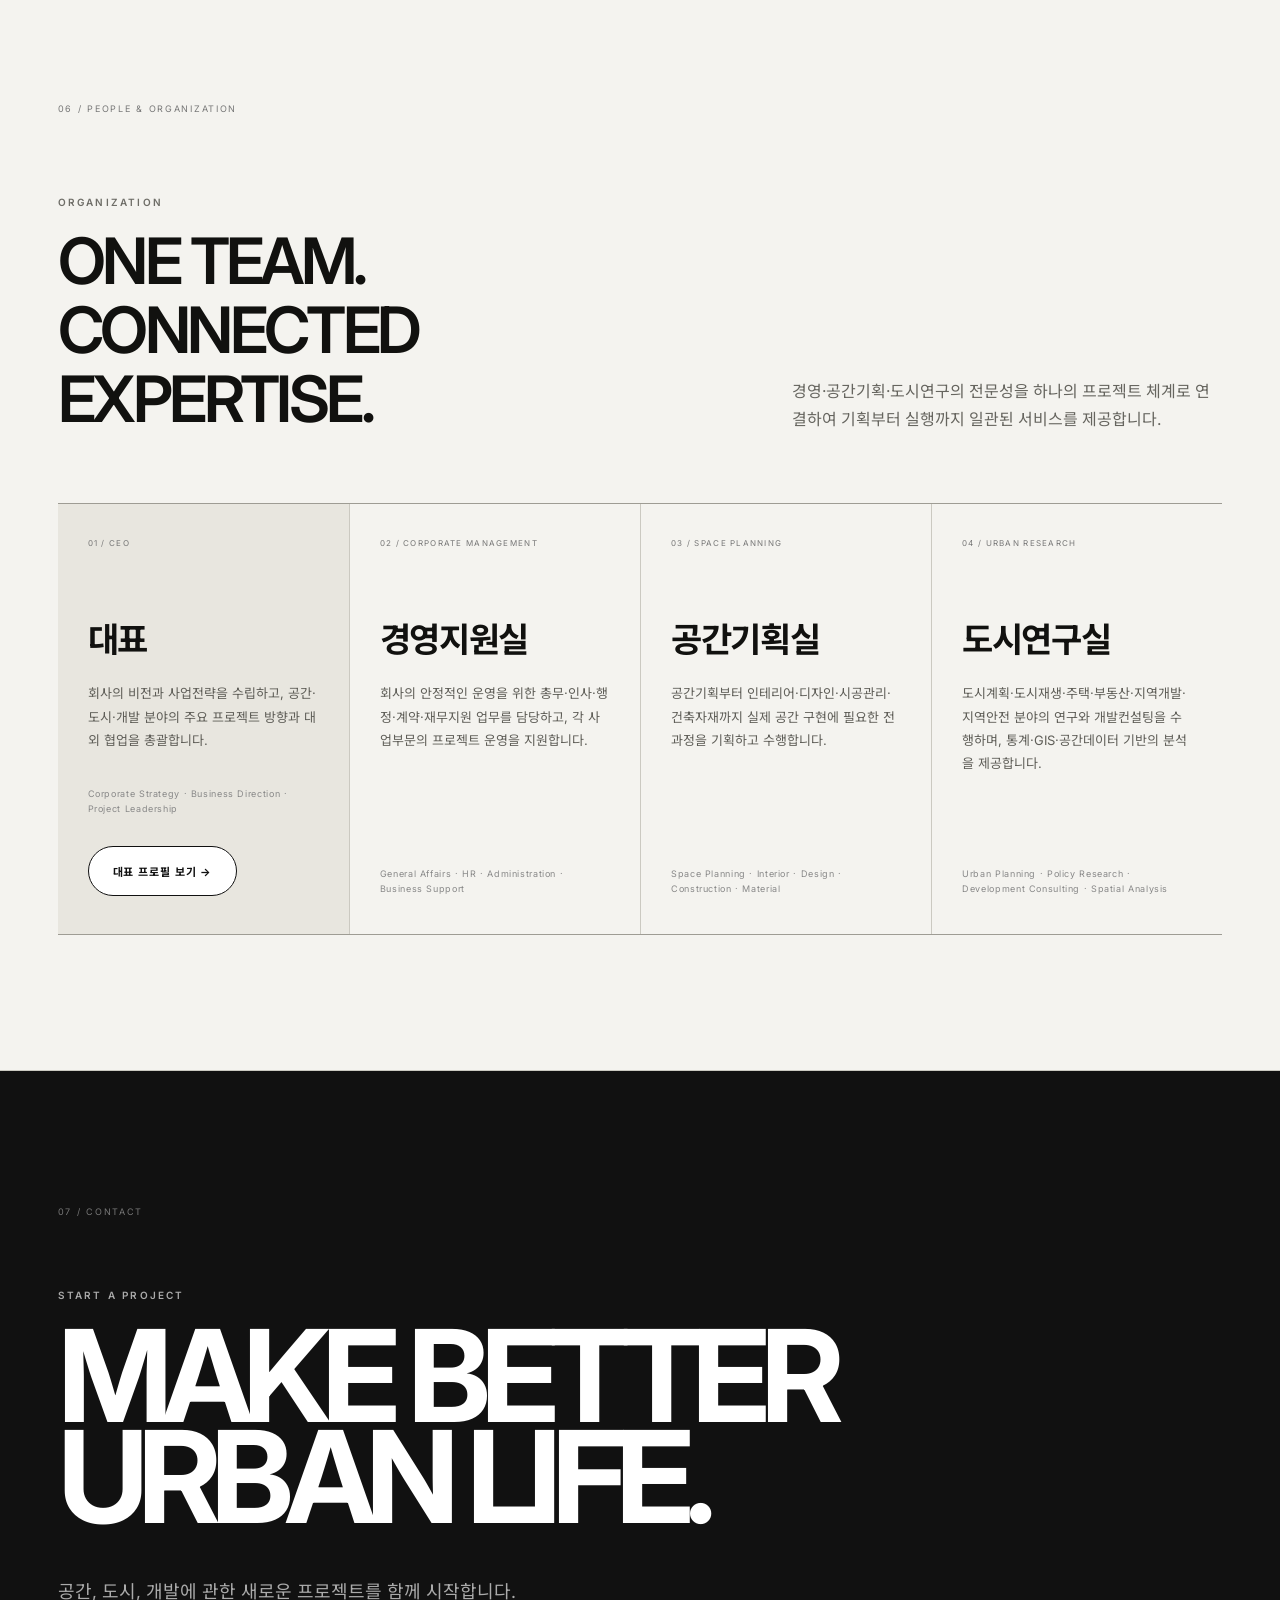
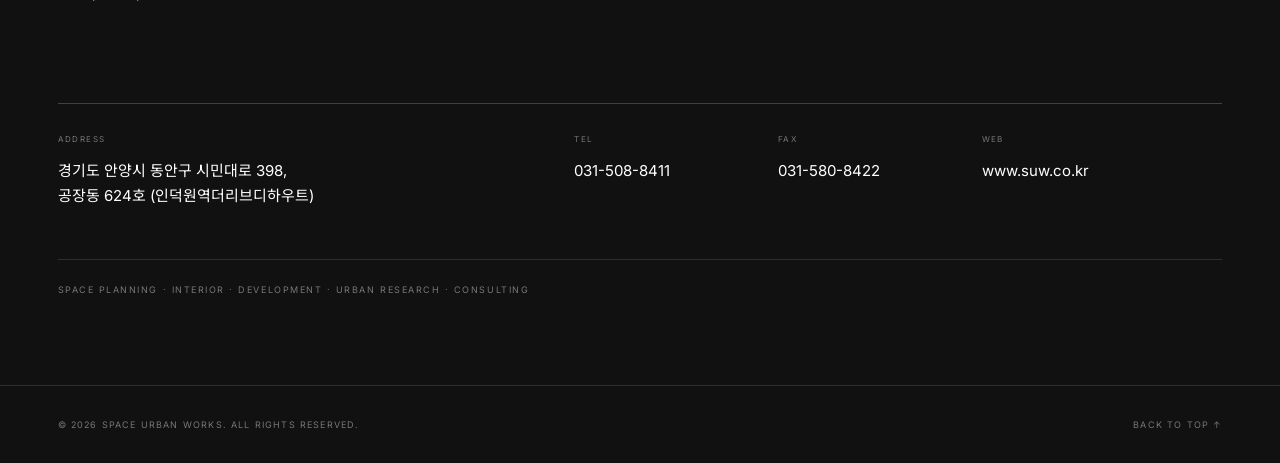
==== commit 8900234e: "Add files via upload" ====
--- a/index.html
+++ b/index.html
@@ -74,71 +74,64 @@
       </div>
     </section>
 
-    <section class="section origin">
-      <div class="section-label">02 / ORIGIN</div>
-      <div class="origin-head">
-        <p class="eyebrow">TWO EXPERTISE. ONE DIRECTION.</p>
-        <h2>SPACE와 URBAN의 경험이<br>새로운 WORKS가 됩니다.</h2>
-      </div>
-      <div class="origin-grid">
-        <article class="origin-card">
-          <div class="origin-no">A</div>
-          <span class="origin-name">SNDID</span>
+    <section class="section origin-business" id="business">
+      <div class="section-label">02 / ORIGIN & BUSINESS</div>
+
+      <div class="ob-hero">
+        <div>
+          <p class="eyebrow">SPACE + URBAN → WORKS</p>
+          <h2>SPACE와 URBAN의 경험이<br>새로운 WORKS가 됩니다.</h2>
+        </div>
+        <p class="ob-intro">SNDID의 공간기획·인테리어·설계·시공 경험과 유알공간도시연구소의 도시계획·정책연구·개발컨설팅 역량을 하나로 연결합니다. 공간과 도시를 따로 보지 않고, 사업의 처음부터 실행까지 함께 설계합니다.</p>
+      </div>
+
+      <div class="ob-roots">
+        <article class="ob-root">
+          <span class="ob-num">A</span>
+          <small>SNDID LEGACY</small>
           <h3>SPACE</h3>
           <p>공간기획 · 인테리어 · 설계 · 시공 · 건축자재</p>
-          <small>기업·업무·상업·의료·전시공간을 중심으로 축적한 공간 구현 경험</small>
-        </article>
-        <article class="origin-card accent">
-          <div class="origin-no">B</div>
-          <span class="origin-name">UR SPACE URBAN RESEARCH INSTITUTE</span>
+          <em>기업·업무·상업·의료·전시공간을 중심으로 축적한 공간 구현 경험</em>
+        </article>
+        <article class="ob-root urban">
+          <span class="ob-num">B</span>
+          <small>UR SPACE URBAN RESEARCH INSTITUTE</small>
           <h3>URBAN</h3>
           <p>도시계획 · 정책연구 · 개발컨설팅 · 공간분석</p>
-          <small>도시와 지역의 문제를 데이터로 진단하고 정책과 사업전략으로 연결해 온 연구 경험</small>
-        </article>
-      </div>
-      <div class="origin-result">
-        <div>
-          <span class="small-label">INTEGRATED AS</span>
-          <strong>SPACE URBAN WORKS</strong>
-        </div>
-        <p>공간과 도시를 따로 보지 않고,<br>사업의 처음부터 실행까지 함께 설계합니다.</p>
-      </div>
-    </section>
-
-    <section class="section business" id="business">
-      <div class="section-label">03 / BUSINESS</div>
-      <div class="business-head">
-        <div>
-          <p class="eyebrow">WHAT WE DO</p>
-          <h2>SPACE × URBAN</h2>
-        </div>
-        <p>프로젝트의 성격에 따라 공간기획, 도시연구, 개발컨설팅을 유연하게 결합합니다.</p>
-      </div>
-
-      <div class="business-block">
-        <div class="business-side">
-          <span>01</span>
-          <h3>SPACE WORKS</h3>
-          <p>공간을 기획하고 구현합니다.</p>
-        </div>
-        <div class="services">
-          <article><b>SPACE PLANNING & INTERIOR</b><p>주거·업무·상업·복합공간의 기획, 인테리어, 설계</p></article>
-          <article><b>DESIGN & CONSTRUCTION</b><p>내·외장 디자인, 시공, 공사관리 및 프로젝트 실행</p></article>
-          <article><b>MATERIAL & TRADE</b><p>프로젝트에 적합한 건축·인테리어 자재의 발굴과 공급</p></article>
-        </div>
-      </div>
-
-      <div class="business-block">
-        <div class="business-side">
-          <span>02</span>
-          <h3>URBAN WORKS</h3>
-          <p>도시와 사업의 가능성을 분석합니다.</p>
-        </div>
-        <div class="services">
-          <article><b>URBAN PLANNING & RESEARCH</b><p>도시계획, 도시재생, 지역개발, 주택·부동산 및 정책연구</p></article>
-          <article><b>DEVELOPMENT CONSULTING</b><p>입지·시장·수요 분석, 개발기획, 사업성 및 타당성 검토</p></article>
-          <article><b>DATA & SPATIAL ANALYSIS</b><p>통계, GIS, 공간빅데이터를 활용한 근거 기반 분석</p></article>
-        </div>
+          <em>도시와 지역의 문제를 데이터로 진단하고 정책과 사업전략으로 연결해 온 연구 경험</em>
+        </article>
+      </div>
+
+      <div class="ob-brand">
+        <span>INTEGRATED AS</span>
+        <strong>SPACE URBAN WORKS</strong>
+        <p>공간을 만들고, 도시를 읽고, 사업의 가능성을 실행으로 연결합니다.</p>
+      </div>
+
+      <div class="ob-services">
+        <section class="ob-service-group">
+          <div class="ob-service-title">
+            <span>01 / SPACE WORKS</span>
+            <h3>공간을 기획하고<br>구현합니다.</h3>
+          </div>
+          <div class="ob-service-list">
+            <article><b>SPACE PLANNING & INTERIOR</b><p>주거·업무·상업·복합공간의 기획, 인테리어, 설계</p></article>
+            <article><b>DESIGN & CONSTRUCTION</b><p>내·외장 디자인, 시공, 공사관리 및 프로젝트 실행</p></article>
+            <article><b>MATERIAL & TRADE</b><p>프로젝트에 적합한 건축·인테리어 자재의 발굴과 공급</p></article>
+          </div>
+        </section>
+
+        <section class="ob-service-group urban-group">
+          <div class="ob-service-title">
+            <span>02 / URBAN WORKS</span>
+            <h3>도시와 사업의 가능성을<br>분석합니다.</h3>
+          </div>
+          <div class="ob-service-list">
+            <article><b>URBAN PLANNING & RESEARCH</b><p>도시계획, 도시재생, 지역개발, 주택·부동산 및 정책연구</p></article>
+            <article><b>DEVELOPMENT CONSULTING</b><p>입지·시장·수요 분석, 개발기획, 사업성 및 타당성 검토</p></article>
+            <article><b>DATA & SPATIAL ANALYSIS</b><p>통계, GIS, 공간빅데이터를 활용한 근거 기반 분석</p></article>
+          </div>
+        </section>
       </div>
     </section>
 
@@ -152,41 +145,66 @@
           <div><span>SPACE</span><h3>SPACE PROJECTS</h3></div>
           <p>SNDID LEGACY TRACK RECORD<br>Interior · Design · Construction · Material</p>
         </div>
-        <div class="track-archive"><details class="track-details">
-          <summary><span>SPACE · DESIGN / CONSTRUCTION</span><b>19</b></summary>
-          <div class="track-expanded">
-            <div class="track-thumbs v13-gallery"><figure><img src="assets/sp-design-hotel.jpg" alt="SPACE · DESIGN / CONSTRUCTION project"></figure><figure><img src="assets/sp-design-lgu.jpg" alt="SPACE · DESIGN / CONSTRUCTION project"></figure><figure><img src="assets/sp-design-village.jpg" alt="SPACE · DESIGN / CONSTRUCTION project"></figure><figure><img src="assets/sp-design-htower.jpg" alt="SPACE · DESIGN / CONSTRUCTION project"></figure><figure><img src="assets/sp-design-htower-interior.jpg" alt="SPACE · DESIGN / CONSTRUCTION project"></figure></div>
-            <ul class="track-list"><li>LG DISPLAY 파주 러닝 센터</li><li>LG DISPLAY 파주 부속동 징크공사</li><li>[현상설계] 용인 상상의숲 어린이 도서관</li><li>노들섬 특화공간 조성사업 토목공사</li><li>인천 계양구 계산동 통신 B/D 신축공사 토공사</li><li>방학천 주변경관 개선공사</li><li>대구 수성호텔 루프탑 수영장</li><li>H-TOWER 공용부 마감공사</li><li>KT 용산 IDC 신축공사 토공사</li><li>마장 축산물시장 하수관로 정비공사</li><li>[모듈 주택 설계] 천안 기로리 주택단지</li><li>[현상설계] 신일산업 선유도 사옥</li><li>개포4 복합문화센터 신축공사 토공사</li><li>용인 가창리 L씨 주택 리모델링</li><li>SK실트론 구미 복지동 외장 설계</li><li>천안 프렌즈 애견 풀빌라 빌리지</li><li>화성 한각리 단독주택 리모델링 설계</li><li>종로 누하동 근린생활시설 증축 및 대수선 공사</li><li>신정고등학교 외장공사</li></ul>
-          </div>
-        </details>
-<details class="track-details">
-          <summary><span>INTERIOR / PUBLIC &amp; R&amp;D</span><b>16</b></summary>
-          <div class="track-expanded">
-            <div class="track-thumbs v13-gallery"><figure><img src="assets/sp-rd-sk-dining.jpg" alt="INTERIOR / PUBLIC &amp; R&amp;D project"></figure><figure><img src="assets/sp-rd-sk-corridor.jpg" alt="INTERIOR / PUBLIC &amp; R&amp;D project"></figure><figure><img src="assets/sp-med-dentium.jpg" alt="INTERIOR / PUBLIC &amp; R&amp;D project"></figure><figure><img src="assets/sp-office-lgchem.jpg" alt="INTERIOR / PUBLIC &amp; R&amp;D project"></figure></div>
-            <ul class="track-list"><li>FUJIFILM 스토어 AK마포점 현상설계</li><li>SK실트론 구미 복지동 인테리어</li><li>경북 안동경찰서 인테리어</li><li>천안 청수 요양병원</li><li>마사회 중문지원센터 인테리어</li><li>부천 R&amp;D센터 인테리어</li><li>신일산업 선유도 사옥</li><li>노바렉스 오송공장</li><li>오로라월드 이천공장</li><li>쿠첸 천안공장</li><li>주렁주렁, 고양이카페 인테리어 메뉴얼</li><li>카페동네 프랜차이즈 메뉴얼 공사 [2020-2022]</li><li>수원시의회 인테리어</li><li>오로라월드 테헤란로 본사</li><li>스탠다임 역삼동 오피스</li><li>LG화학 오산CS캠퍼스 증축공사</li></ul>
-          </div>
-        </details>
-<details class="track-details">
-          <summary><span>CORPORATE / OFFICE</span><b>22</b></summary>
-          <div class="track-expanded">
-            <div class="track-thumbs v13-gallery"><figure><img src="assets/sp-office-centralpark.jpg" alt="CORPORATE / OFFICE project"></figure><figure><img src="assets/sp-office-gym.jpg" alt="CORPORATE / OFFICE project"></figure><figure><img src="assets/sp-office-entrlpark.jpg" alt="CORPORATE / OFFICE project"></figure><figure><img src="assets/sp-office-cafeteria.jpg" alt="CORPORATE / OFFICE project"></figure><figure><img src="assets/sp-office-meeting.jpg" alt="CORPORATE / OFFICE project"></figure><figure><img src="assets/sp-office-auditorium.jpg" alt="CORPORATE / OFFICE project"></figure><figure><img src="assets/sp-office-lgchem.jpg" alt="CORPORATE / OFFICE project"></figure><figure><img src="assets/sp-office-dark.jpg" alt="CORPORATE / OFFICE project"></figure></div>
-            <ul class="track-list"><li>SK실트론 구미 복지동 인테리어 공사</li><li>LG트윈타워 동·서관 2층 인테리어 공사</li><li>LG에너지솔루션 오창 엔트럴파크 조성공사</li><li>삼성전자 평택 P-PJT 정수장 로비 공사</li><li>삼성전자 평택 P-PJT 정수장 전진캠프</li><li>삼성전자 화성 E-PJT 화장실 공사</li><li>GS칼텍스 인재개발원 사우나 공사</li><li>전북은행 본사 로비 공사</li><li>신성이엔지 로비 공사</li><li>(주)LKDN 사옥 인테리어 공사</li><li>삼아제약 청담오피스</li><li>트윈시티남산 패스트파이브 공유오피스</li><li>(주)하이테크원 본사 인테리어 공사</li><li>여의도 IFC몰 레뚜알 프라퍼티즈 코리아</li><li>InLC 테크놀러지</li><li>MEMC 코리아 신축공사</li><li>레오컴 본사 오피스 공사</li><li>엘림시스 대전 신사옥</li><li>오산 전자광학위성 감시체계 통제소</li><li>로지스틱스파크 고양 인테리어 공사</li><li>범한 판토스 서북물류센터 칸막이 공사</li><li>넥스플러스 클린룸 공사</li></ul>
-          </div>
-        </details>
-<details class="track-details">
-          <summary><span>MEDICAL / COMMERCIAL / EXHIBITION</span><b>15</b></summary>
-          <div class="track-expanded">
-            <div class="track-thumbs v13-gallery"><figure><img src="assets/sp-med-dentium.jpg" alt="MEDICAL / COMMERCIAL / EXHIBITION project"></figure><figure><img src="assets/sp-commercial-golf.jpg" alt="MEDICAL / COMMERCIAL / EXHIBITION project"></figure><figure><img src="assets/sp-commercial-cafe.jpg" alt="MEDICAL / COMMERCIAL / EXHIBITION project"></figure><figure><img src="assets/sp-rd-sk-corridor.jpg" alt="MEDICAL / COMMERCIAL / EXHIBITION project"></figure></div>
-            <ul class="track-list"><li>천안 SG삼성조은병원</li><li>천안 아이본 성장발달센터</li><li>서울시립노인요양원 환경개선공사</li><li>동탄 아들딸 한의원</li><li>천안 신불당 김안과 상담실 공사</li><li>FUJIFILM AK홍대역점</li><li>카페동네 삼산동 본점 인테리어 공사</li><li>카페동네 프랜차이즈 메뉴얼 공사 [2020-2021]</li><li>천안 프렌즈 애견 풀빌라 빌리지 인테리어 공사</li><li>삼성동 티잉그라운드 골프셀렉트샵</li><li>장안동 SUN식당</li><li>태안가족복합커뮤니티센터</li><li>광주 빛고을국민안전체험관</li><li>광교 Dentium 지식산업센터 전시실</li><li>서울시립대 중앙도서관</li></ul>
-          </div>
-        </details>
-<details class="track-details">
-          <summary><span>CONSTRUCTION MATERIALS / EXTERIOR</span><b>39</b></summary>
-          <div class="track-expanded">
-            <div class="track-thumbs v13-gallery"><figure><img src="assets/sp-design-lgu.jpg" alt="CONSTRUCTION MATERIALS / EXTERIOR project"></figure><figure><img src="assets/sp-design-htower.jpg" alt="CONSTRUCTION MATERIALS / EXTERIOR project"></figure><figure><img src="assets/sp-design-hotel.jpg" alt="CONSTRUCTION MATERIALS / EXTERIOR project"></figure><figure><img src="assets/sp-design-village.jpg" alt="CONSTRUCTION MATERIALS / EXTERIOR project"></figure></div>
-            <ul class="track-list"><li>LG디스플레이 파주 A3동 외벽공사</li><li>안양 씨엘포레 견본 주택</li><li>신길 파크자이 견본 주택</li><li>문성 레이크자이 견본 주택</li><li>한빛 맹학교 외벽공사</li><li>자영농업고등학교 외벽공사</li><li>당산동 40-1번지 근생빌딩 신축공사</li><li>군포 금강펜테리움 커뮤니티 공사</li><li>대구 수성호텔 수영장 공사</li><li>신촌 그랑 자이안 센터 사우나 공사</li><li>삼성동 오로라월드 주차타워 외벽공사</li><li>화성 아름마을 장애인 복지시설 외벽공사</li><li>천호 힐스테이트 견본 주택</li><li>성남 고등자이 견본 주택</li><li>과천 자이 견본 주택</li><li>수원 망포자이 견본 주택</li><li>대구 남산자이 견본 주택</li><li>대구 청라자이 견본 주택</li><li>봉천동 1654-2 주택 외벽공사</li><li>봉천동 1636-30 주택 외벽공사</li><li>엘레시안 강촌 CC 클럽하우스 사우나 공사</li><li>서울 맹학교 외벽공사</li><li>서울 애화학교 외벽공사</li><li>윤중중학교 외벽공사</li><li>평택 영신 자이 견본 주택</li><li>고덕 자이 견본 주택</li><li>수색 자이 견본 주택</li><li>대구 원대 자이 견본 주택</li><li>화성 동화 자이 견본 주택</li><li>화성 반월 자이 견본 주택</li><li>속초 디오션 자이 견본 주택</li><li>광주 고산 자이 견본 주택</li><li>장안 정자 자이 견본 주택</li><li>봉천동 상가 주택 외벽공사</li><li>안산 초지 e-편한세상 커뮤니티 공사</li><li>SK실트론 구미 복지동 외벽공사</li><li>GS건설 서대구센트럴자이</li><li>GS건설 부산 양정1구역</li><li>GS건설 대구칠성자이</li></ul>
-          </div>
-        </details></div>
+        <div class="track-archive"><div class="space-project-category" data-project-category>
+      <div class="space-project-head">
+        <span>SPACE · DESIGN / CONSTRUCTION</span>
+        <button class="space-project-toggle" type="button" aria-expanded="false" aria-controls="space-design-construction-list">
+          <i>+</i><b>19</b>
+        </button>
+      </div>
+      <div class="space-visible-gallery"><figure><img src="assets/sp-design-hotel.jpg" alt="SPACE · DESIGN / CONSTRUCTION project"></figure><figure><img src="assets/sp-design-lgu.jpg" alt="SPACE · DESIGN / CONSTRUCTION project"></figure><figure><img src="assets/sp-design-village.jpg" alt="SPACE · DESIGN / CONSTRUCTION project"></figure><figure><img src="assets/sp-design-htower.jpg" alt="SPACE · DESIGN / CONSTRUCTION project"></figure></div>
+      <div class="space-project-list-wrap" id="space-design-construction-list">
+        <ul class="track-list"><li>LG DISPLAY 파주 러닝 센터</li><li>LG DISPLAY 파주 부속동 징크공사</li><li>[현상설계] 용인 상상의숲 어린이 도서관</li><li>노들섬 특화공간 조성사업 토목공사</li><li>인천 계양구 계산동 통신 B/D 신축공사 토공사</li><li>방학천 주변경관 개선공사</li><li>대구 수성호텔 루프탑 수영장</li><li>H-TOWER 공용부 마감공사</li><li>KT 용산 IDC 신축공사 토공사</li><li>마장 축산물시장 하수관로 정비공사</li><li>[모듈 주택 설계] 천안 기로리 주택단지</li><li>[현상설계] 신일산업 선유도 사옥</li><li>개포4 복합문화센터 신축공사 토공사</li><li>용인 가창리 L씨 주택 리모델링</li><li>SK실트론 구미 복지동 외장 설계</li><li>천안 프렌즈 애견 풀빌라 빌리지</li><li>화성 한각리 단독주택 리모델링 설계</li><li>종로 누하동 근린생활시설 증축 및 대수선 공사</li><li>신정고등학교 외장공사</li></ul>
+      </div>
+    </div>
+<div class="space-project-category" data-project-category>
+      <div class="space-project-head">
+        <span>INTERIOR / PUBLIC &amp; R&amp;D</span>
+        <button class="space-project-toggle" type="button" aria-expanded="false" aria-controls="interior-public-amp-r-amp-d-list">
+          <i>+</i><b>16</b>
+        </button>
+      </div>
+      <div class="space-visible-gallery"><figure><img src="assets/sp-rd-sk-dining.jpg" alt="INTERIOR / PUBLIC &amp; R&amp;D project"></figure><figure><img src="assets/sp-rd-sk-corridor.jpg" alt="INTERIOR / PUBLIC &amp; R&amp;D project"></figure><figure><img src="assets/sp-office-lgchem.jpg" alt="INTERIOR / PUBLIC &amp; R&amp;D project"></figure><figure><img src="assets/sp-med-dentium.jpg" alt="INTERIOR / PUBLIC &amp; R&amp;D project"></figure></div>
+      <div class="space-project-list-wrap" id="interior-public-amp-r-amp-d-list">
+        <ul class="track-list"><li>FUJIFILM 스토어 AK마포점 현상설계</li><li>SK실트론 구미 복지동 인테리어</li><li>경북 안동경찰서 인테리어</li><li>천안 청수 요양병원</li><li>마사회 중문지원센터 인테리어</li><li>부천 R&amp;D센터 인테리어</li><li>신일산업 선유도 사옥</li><li>노바렉스 오송공장</li><li>오로라월드 이천공장</li><li>쿠첸 천안공장</li><li>주렁주렁, 고양이카페 인테리어 메뉴얼</li><li>카페동네 프랜차이즈 메뉴얼 공사 [2020-2022]</li><li>수원시의회 인테리어</li><li>오로라월드 테헤란로 본사</li><li>스탠다임 역삼동 오피스</li><li>LG화학 오산CS캠퍼스 증축공사</li></ul>
+      </div>
+    </div>
+<div class="space-project-category" data-project-category>
+      <div class="space-project-head">
+        <span>CORPORATE / OFFICE</span>
+        <button class="space-project-toggle" type="button" aria-expanded="false" aria-controls="corporate-office-list">
+          <i>+</i><b>22</b>
+        </button>
+      </div>
+      <div class="space-visible-gallery"><figure><img src="assets/sp-office-centralpark.jpg" alt="CORPORATE / OFFICE project"></figure><figure><img src="assets/sp-office-gym.jpg" alt="CORPORATE / OFFICE project"></figure><figure><img src="assets/sp-office-entrlpark.jpg" alt="CORPORATE / OFFICE project"></figure><figure><img src="assets/sp-office-cafeteria.jpg" alt="CORPORATE / OFFICE project"></figure><figure><img src="assets/sp-office-meeting.jpg" alt="CORPORATE / OFFICE project"></figure></div>
+      <div class="space-project-list-wrap" id="corporate-office-list">
+        <ul class="track-list"><li>SK실트론 구미 복지동 인테리어 공사</li><li>LG트윈타워 동·서관 2층 인테리어 공사</li><li>LG에너지솔루션 오창 엔트럴파크 조성공사</li><li>삼성전자 평택 P-PJT 정수장 로비 공사</li><li>삼성전자 평택 P-PJT 정수장 전진캠프</li><li>삼성전자 화성 E-PJT 화장실 공사</li><li>GS칼텍스 인재개발원 사우나 공사</li><li>전북은행 본사 로비 공사</li><li>신성이엔지 로비 공사</li><li>(주)LKDN 사옥 인테리어 공사</li><li>삼아제약 청담오피스</li><li>트윈시티남산 패스트파이브 공유오피스</li><li>(주)하이테크원 본사 인테리어 공사</li><li>여의도 IFC몰 레뚜알 프라퍼티즈 코리아</li><li>InLC 테크놀러지</li><li>MEMC 코리아 신축공사</li><li>레오컴 본사 오피스 공사</li><li>엘림시스 대전 신사옥</li><li>오산 전자광학위성 감시체계 통제소</li><li>로지스틱스파크 고양 인테리어 공사</li><li>범한 판토스 서북물류센터 칸막이 공사</li><li>넥스플러스 클린룸 공사</li></ul>
+      </div>
+    </div>
+<div class="space-project-category" data-project-category>
+      <div class="space-project-head">
+        <span>MEDICAL / COMMERCIAL / EXHIBITION</span>
+        <button class="space-project-toggle" type="button" aria-expanded="false" aria-controls="medical-commercial-exhibition-list">
+          <i>+</i><b>15</b>
+        </button>
+      </div>
+      <div class="space-visible-gallery"><figure><img src="assets/sp-commercial-golf.jpg" alt="MEDICAL / COMMERCIAL / EXHIBITION project"></figure><figure><img src="assets/sp-commercial-cafe.jpg" alt="MEDICAL / COMMERCIAL / EXHIBITION project"></figure><figure><img src="assets/sp-commercial-lounge.jpg" alt="MEDICAL / COMMERCIAL / EXHIBITION project"></figure><figure><img src="assets/sp-office-auditorium.jpg" alt="MEDICAL / COMMERCIAL / EXHIBITION project"></figure></div>
+      <div class="space-project-list-wrap" id="medical-commercial-exhibition-list">
+        <ul class="track-list"><li>천안 SG삼성조은병원</li><li>천안 아이본 성장발달센터</li><li>서울시립노인요양원 환경개선공사</li><li>동탄 아들딸 한의원</li><li>천안 신불당 김안과 상담실 공사</li><li>FUJIFILM AK홍대역점</li><li>카페동네 삼산동 본점 인테리어 공사</li><li>카페동네 프랜차이즈 메뉴얼 공사 [2020-2021]</li><li>천안 프렌즈 애견 풀빌라 빌리지 인테리어 공사</li><li>삼성동 티잉그라운드 골프셀렉트샵</li><li>장안동 SUN식당</li><li>태안가족복합커뮤니티센터</li><li>광주 빛고을국민안전체험관</li><li>광교 Dentium 지식산업센터 전시실</li><li>서울시립대 중앙도서관</li></ul>
+      </div>
+    </div>
+<div class="space-project-category" data-project-category>
+      <div class="space-project-head">
+        <span>CONSTRUCTION MATERIALS / EXTERIOR</span>
+        <button class="space-project-toggle" type="button" aria-expanded="false" aria-controls="construction-materials-exterior-list">
+          <i>+</i><b>39</b>
+        </button>
+      </div>
+      <div class="space-visible-gallery"><figure><img src="assets/sp-design-htower-interior.jpg" alt="CONSTRUCTION MATERIALS / EXTERIOR project"></figure><figure><img src="assets/sp-exterior-towerdetail.jpg" alt="CONSTRUCTION MATERIALS / EXTERIOR project"></figure><figure><img src="assets/sp-office-energywall.jpg" alt="CONSTRUCTION MATERIALS / EXTERIOR project"></figure><figure><img src="assets/sp-office-dark.jpg" alt="CONSTRUCTION MATERIALS / EXTERIOR project"></figure></div>
+      <div class="space-project-list-wrap" id="construction-materials-exterior-list">
+        <ul class="track-list"><li>LG디스플레이 파주 A3동 외벽공사</li><li>안양 씨엘포레 견본 주택</li><li>신길 파크자이 견본 주택</li><li>문성 레이크자이 견본 주택</li><li>한빛 맹학교 외벽공사</li><li>자영농업고등학교 외벽공사</li><li>당산동 40-1번지 근생빌딩 신축공사</li><li>군포 금강펜테리움 커뮤니티 공사</li><li>대구 수성호텔 수영장 공사</li><li>신촌 그랑 자이안 센터 사우나 공사</li><li>삼성동 오로라월드 주차타워 외벽공사</li><li>화성 아름마을 장애인 복지시설 외벽공사</li><li>천호 힐스테이트 견본 주택</li><li>성남 고등자이 견본 주택</li><li>과천 자이 견본 주택</li><li>수원 망포자이 견본 주택</li><li>대구 남산자이 견본 주택</li><li>대구 청라자이 견본 주택</li><li>봉천동 1654-2 주택 외벽공사</li><li>봉천동 1636-30 주택 외벽공사</li><li>엘레시안 강촌 CC 클럽하우스 사우나 공사</li><li>서울 맹학교 외벽공사</li><li>서울 애화학교 외벽공사</li><li>윤중중학교 외벽공사</li><li>평택 영신 자이 견본 주택</li><li>고덕 자이 견본 주택</li><li>수색 자이 견본 주택</li><li>대구 원대 자이 견본 주택</li><li>화성 동화 자이 견본 주택</li><li>화성 반월 자이 견본 주택</li><li>속초 디오션 자이 견본 주택</li><li>광주 고산 자이 견본 주택</li><li>장안 정자 자이 견본 주택</li><li>봉천동 상가 주택 외벽공사</li><li>안산 초지 e-편한세상 커뮤니티 공사</li><li>SK실트론 구미 복지동 외벽공사</li><li>GS건설 서대구센트럴자이</li><li>GS건설 부산 양정1구역</li><li>GS건설 대구칠성자이</li></ul>
+      </div>
+    </div></div>
       </div>
 
       <div class="track-division urban-track">
--- a/styles.css
+++ b/styles.css
@@ -1315,3 +1315,375 @@
     min-height:330px !important;
   }
 }
+
+
+/* ===== v14 final refinements ===== */
+.ceo-intro-copy h1{
+  font-size:clamp(48px,5.8vw,90px) !important;
+  margin:18px 0 30px !important;
+}
+.ceo-photo{
+  width:min(100%,300px) !important;
+  min-height:390px !important;
+}
+.ceo-photo img{
+  min-height:390px !important;
+}
+@media(max-width:850px){
+  .ceo-photo{
+    width:min(100%,285px) !important;
+    min-height:360px !important;
+  }
+  .ceo-photo img{
+    min-height:360px !important;
+  }
+}
+@media(max-width:560px){
+  .ceo-intro-copy h1{
+    font-size:48px !important;
+  }
+  .ceo-photo{
+    width:100% !important;
+    min-height:320px !important;
+  }
+  .ceo-photo img{
+    min-height:320px !important;
+  }
+}
+
+/* ===== v15 ABOUT BACKGROUND ===== */
+#about.intro{
+  position:relative;
+  max-width:none;
+  padding-left:max(4.5vw, calc((100vw - 1500px)/2 + 4.5vw));
+  padding-right:max(4.5vw, calc((100vw - 1500px)/2 + 4.5vw));
+  background:
+    linear-gradient(rgba(244,243,239,.84), rgba(244,243,239,.90)),
+    url("https://images.unsplash.com/photo-1765469438888-9ca5dde81290?auto=format&fit=crop&fm=jpg&ixid=M3wxMjA3fDB8MHxwaG90by1wYWdlfHx8fGVufDB8fHx8fA%3D%3D&ixlib=rb-4.1.0&q=60&w=3000")
+    center 45% / cover no-repeat;
+  background-attachment:scroll;
+}
+#about.intro .intro-grid,
+#about.intro .about-statement{
+  max-width:1500px;
+  margin-left:auto;
+  margin-right:auto;
+}
+#about.intro .body-copy{
+  color:#2f2e2a;
+}
+
+/* ===== v15 ORIGIN + BUSINESS ===== */
+.origin-business{
+  padding-top:130px;
+  padding-bottom:140px;
+}
+.ob-hero{
+  display:grid;
+  grid-template-columns:1.2fr .8fr;
+  gap:90px;
+  align-items:end;
+}
+.ob-hero h2{
+  margin:18px 0 0;
+  font-size:clamp(38px,4.8vw,70px);
+  line-height:1.08;
+  letter-spacing:-.055em;
+}
+.ob-intro{
+  margin:0;
+  max-width:560px;
+  font-size:15px;
+  line-height:1.9;
+  color:#5c5b55;
+}
+.ob-roots{
+  display:grid;
+  grid-template-columns:1fr 1fr;
+  margin-top:78px;
+  border-top:1px solid #9f9d95;
+  border-bottom:1px solid #9f9d95;
+}
+.ob-root{
+  position:relative;
+  min-height:330px;
+  padding:38px 40px 42px 0;
+}
+.ob-root + .ob-root{
+  padding-left:40px;
+  border-left:1px solid #bdbbb3;
+}
+.ob-root.urban{background:#e9e7e0;padding-right:36px}
+.ob-num{
+  position:absolute;
+  right:30px;
+  top:24px;
+  font-size:68px;
+  font-weight:600;
+  color:#d2d0c7;
+}
+.ob-root small{
+  font-size:8px;
+  letter-spacing:.18em;
+  color:#777;
+}
+.ob-root h3{
+  margin:82px 0 13px;
+  font-size:54px;
+  letter-spacing:-.055em;
+}
+.ob-root p{
+  margin:0;
+  font-size:13px;
+}
+.ob-root em{
+  display:block;
+  margin-top:28px;
+  max-width:450px;
+  font-style:normal;
+  font-size:12px;
+  line-height:1.75;
+  color:#77766f;
+}
+.ob-brand{
+  display:grid;
+  grid-template-columns:160px 1.1fr .8fr;
+  gap:35px;
+  align-items:end;
+  padding:42px 0 58px;
+}
+.ob-brand span{
+  font-size:8px;
+  letter-spacing:.18em;
+  color:#777;
+}
+.ob-brand strong{
+  font-size:clamp(42px,5.8vw,86px);
+  letter-spacing:-.06em;
+  line-height:.92;
+}
+.ob-brand p{
+  margin:0;
+  font-size:13px;
+  line-height:1.75;
+  color:#62615b;
+}
+.ob-services{
+  border-top:2px solid #111;
+}
+.ob-service-group{
+  display:grid;
+  grid-template-columns:.65fr 1.35fr;
+  border-bottom:1px solid #9f9d95;
+}
+.ob-service-title{
+  padding:35px 38px 36px 0;
+}
+.ob-service-title span{
+  font-size:8px;
+  letter-spacing:.16em;
+  color:#777;
+}
+.ob-service-title h3{
+  margin:72px 0 0;
+  font-size:34px;
+  line-height:1.15;
+  letter-spacing:-.04em;
+}
+.ob-service-list{
+  border-left:1px solid #aaa89f;
+}
+.ob-service-list article{
+  display:grid;
+  grid-template-columns:270px 1fr;
+  gap:36px;
+  padding:28px 0 28px 40px;
+  border-bottom:1px solid #d0cec6;
+}
+.ob-service-list article:last-child{border-bottom:0}
+.ob-service-list b{
+  font-size:12px;
+  letter-spacing:-.01em;
+}
+.ob-service-list p{
+  margin:0;
+  font-size:12px;
+  line-height:1.65;
+  color:#74736d;
+}
+@media(max-width:900px){
+  .ob-hero{grid-template-columns:1fr;gap:28px}
+  .ob-roots{grid-template-columns:1fr}
+  .ob-root + .ob-root{border-left:0;border-top:1px solid #bdbbb3;padding-left:0}
+  .ob-root.urban{padding-left:30px}
+  .ob-brand{grid-template-columns:1fr;gap:15px}
+  .ob-service-group{grid-template-columns:1fr}
+  .ob-service-title{padding-bottom:22px}
+  .ob-service-title h3{margin-top:36px}
+  .ob-service-list{border-left:0;border-top:1px solid #aaa89f}
+  .ob-service-list article{padding-left:0}
+}
+@media(max-width:620px){
+  .ob-service-list article{grid-template-columns:1fr;gap:8px}
+}
+
+/* ===== v15 SPACE PROJECTS: VISUAL-FIRST ===== */
+.space-project-category{
+  border-bottom:1px solid #c6c4bc;
+  padding:0 0 54px;
+  margin-bottom:54px;
+}
+.space-project-head{
+  display:flex;
+  align-items:center;
+  justify-content:space-between;
+  gap:30px;
+  min-height:76px;
+  padding:0 0 18px;
+}
+.space-project-head>span{
+  font-size:15px;
+  font-weight:600;
+  letter-spacing:.02em;
+}
+.space-project-toggle{
+  flex:0 0 auto;
+  display:inline-flex;
+  align-items:center;
+  gap:9px;
+  height:44px;
+  padding:0 17px;
+  border:0;
+  border-radius:24px;
+  background:#111;
+  color:#fff;
+  cursor:pointer;
+  font:600 11px Inter, sans-serif;
+}
+.space-project-toggle i{
+  font-size:24px;
+  line-height:1;
+  font-style:normal;
+  font-weight:400;
+}
+.space-project-toggle[aria-expanded="true"] i{transform:rotate(45deg)}
+.space-visible-gallery{
+  display:grid;
+  grid-template-columns:2fr 1fr 1fr;
+  grid-auto-rows:220px;
+  gap:12px;
+  margin-top:12px;
+}
+.space-visible-gallery figure{
+  margin:0;
+  overflow:hidden;
+  background:#ddd;
+}
+.space-visible-gallery figure:first-child{
+  grid-row:span 2;
+}
+.space-visible-gallery img{
+  width:100%;
+  height:100%;
+  object-fit:cover;
+  filter:none !important;
+  transition:transform .35s ease;
+}
+.space-visible-gallery figure:hover img{transform:scale(1.015)}
+.space-project-list-wrap{
+  display:none;
+  margin-top:32px;
+}
+.space-project-category.open .space-project-list-wrap{
+  display:block;
+}
+.space-project-list-wrap .track-list{
+  padding-bottom:0;
+}
+@media(max-width:850px){
+  .space-visible-gallery{
+    grid-template-columns:1fr 1fr;
+    grid-auto-rows:180px;
+  }
+  .space-visible-gallery figure:first-child{
+    grid-column:span 2;
+    grid-row:auto;
+    height:300px;
+  }
+}
+@media(max-width:560px){
+  .space-visible-gallery{
+    grid-template-columns:1fr 1fr;
+    grid-auto-rows:130px;
+  }
+  .space-visible-gallery figure:first-child{
+    height:230px;
+  }
+}
+
+/* ===== v15 URBAN RESEARCH ===== */
+.research{
+  position:relative;
+  background:
+    linear-gradient(rgba(10,11,10,.80), rgba(10,11,10,.90)),
+    url("https://images.unsplash.com/photo-1755205955503-ee37d7a29cdf?auto=format&fit=crop&fm=jpg&ixid=M3wxMjA3fDB8MHxwaG90by1wYWdlfHx8fGVufDB8fHx8fA%3D%3D&ixlib=rb-4.1.0&q=60&w=3000")
+    center 50% / cover no-repeat;
+}
+.research::before{
+  content:"";
+  position:absolute;
+  inset:0;
+  background:linear-gradient(90deg,rgba(10,11,10,.18),rgba(10,11,10,0));
+  pointer-events:none;
+}
+.research-inner{position:relative;z-index:1}
+.research-hero h2{
+  font-size:clamp(48px,7vw,105px) !important;
+  line-height:.88 !important;
+  max-width:1050px;
+}
+.research-hero>p:last-child{
+  max-width:820px !important;
+  color:#d0d0ca !important;
+}
+.research-grid{
+  gap:10px;
+  border:0 !important;
+  margin-top:70px !important;
+}
+.research-grid article{
+  min-height:245px !important;
+  padding:26px 24px 30px !important;
+  border:1px solid rgba(255,255,255,.18) !important;
+  background:rgba(0,0,0,.28);
+  backdrop-filter:blur(4px);
+  transition:background .25s ease, transform .25s ease, border-color .25s ease;
+}
+.research-grid article:hover{
+  background:rgba(255,255,255,.10);
+  border-color:rgba(255,255,255,.42) !important;
+  transform:translateY(-3px);
+}
+.research-grid article span{
+  font-size:10px !important;
+  color:#a6a6a0 !important;
+}
+.research-grid article h3{
+  margin:70px 0 13px !important;
+  font-size:20px !important;
+  line-height:1.08;
+  letter-spacing:-.025em;
+}
+.research-grid article p{
+  font-size:14px !important;
+  line-height:1.6 !important;
+  color:#d1d1cc !important;
+}
+@media(max-width:1000px){
+  .research-grid{grid-template-columns:repeat(2,1fr) !important}
+}
+@media(max-width:650px){
+  .research-grid{grid-template-columns:1fr !important}
+  .research-grid article{min-height:180px !important}
+  .research-grid article h3{margin-top:42px !important}
+}
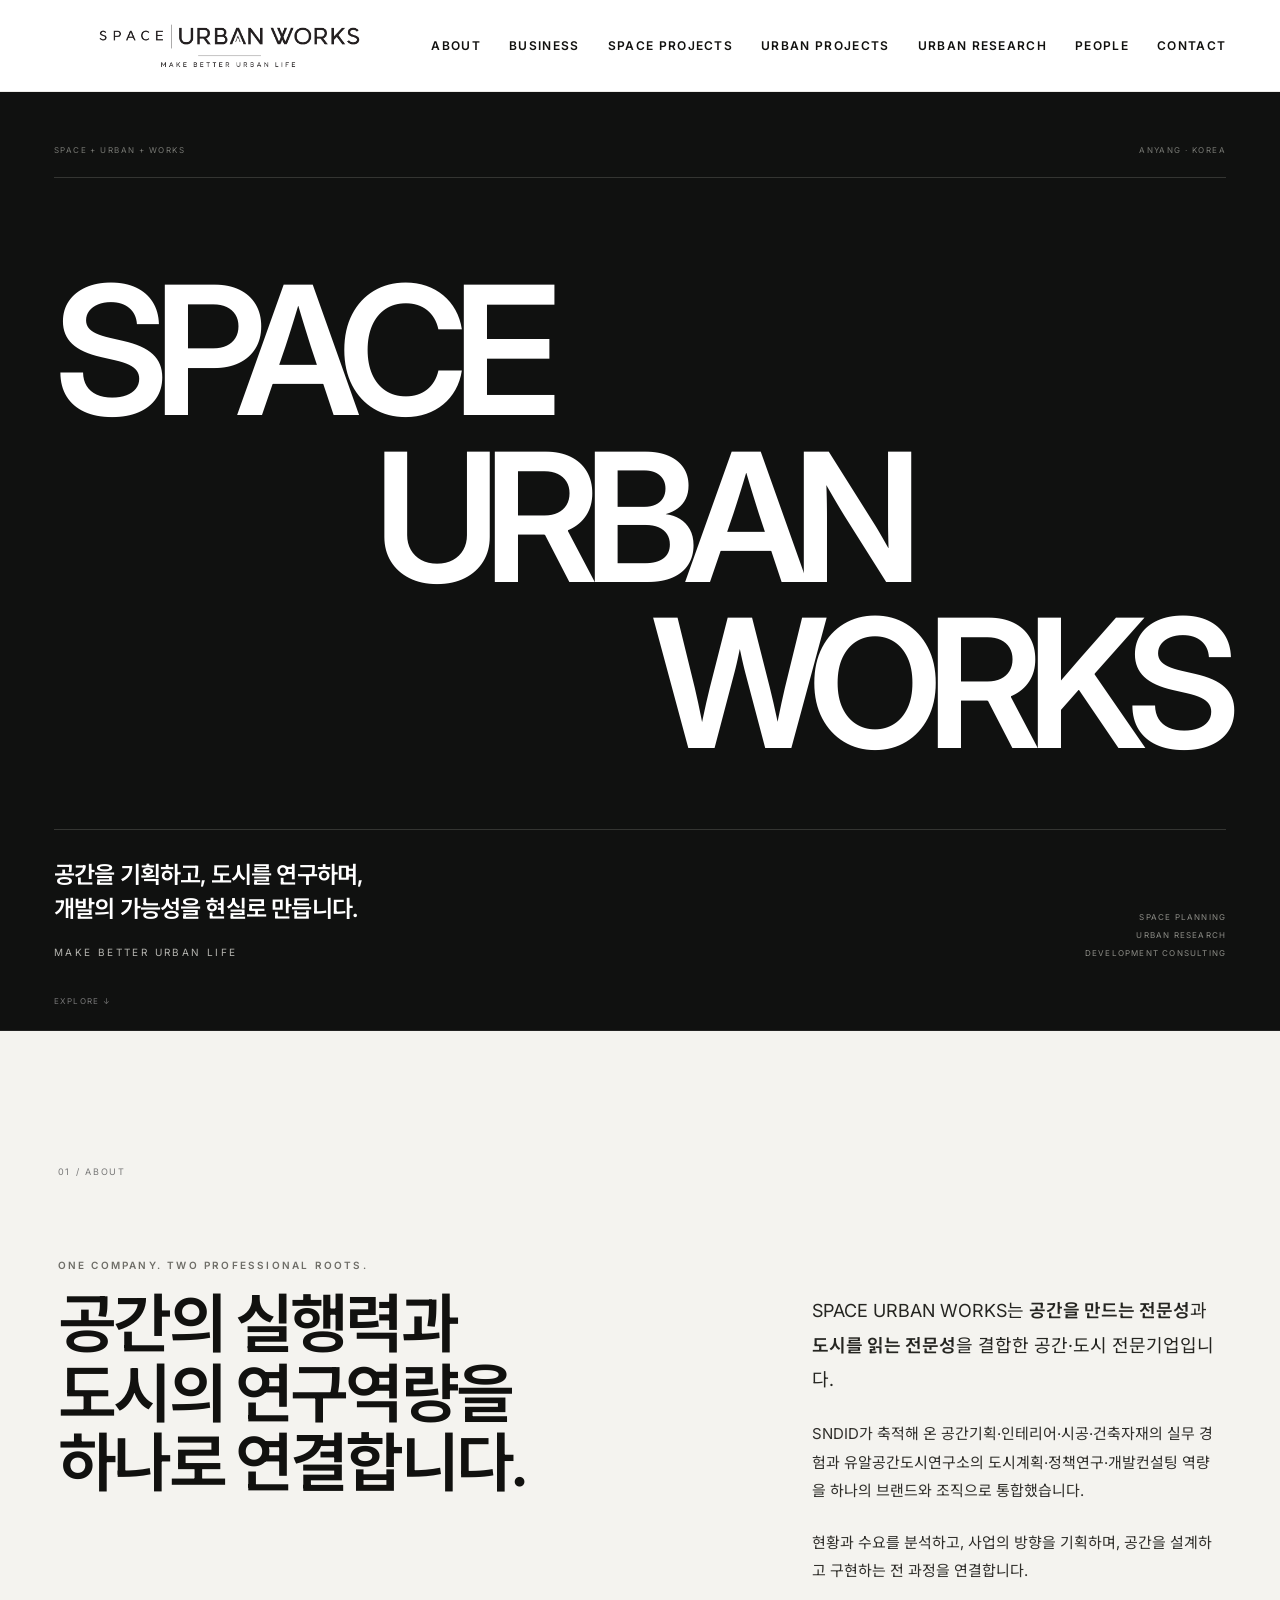
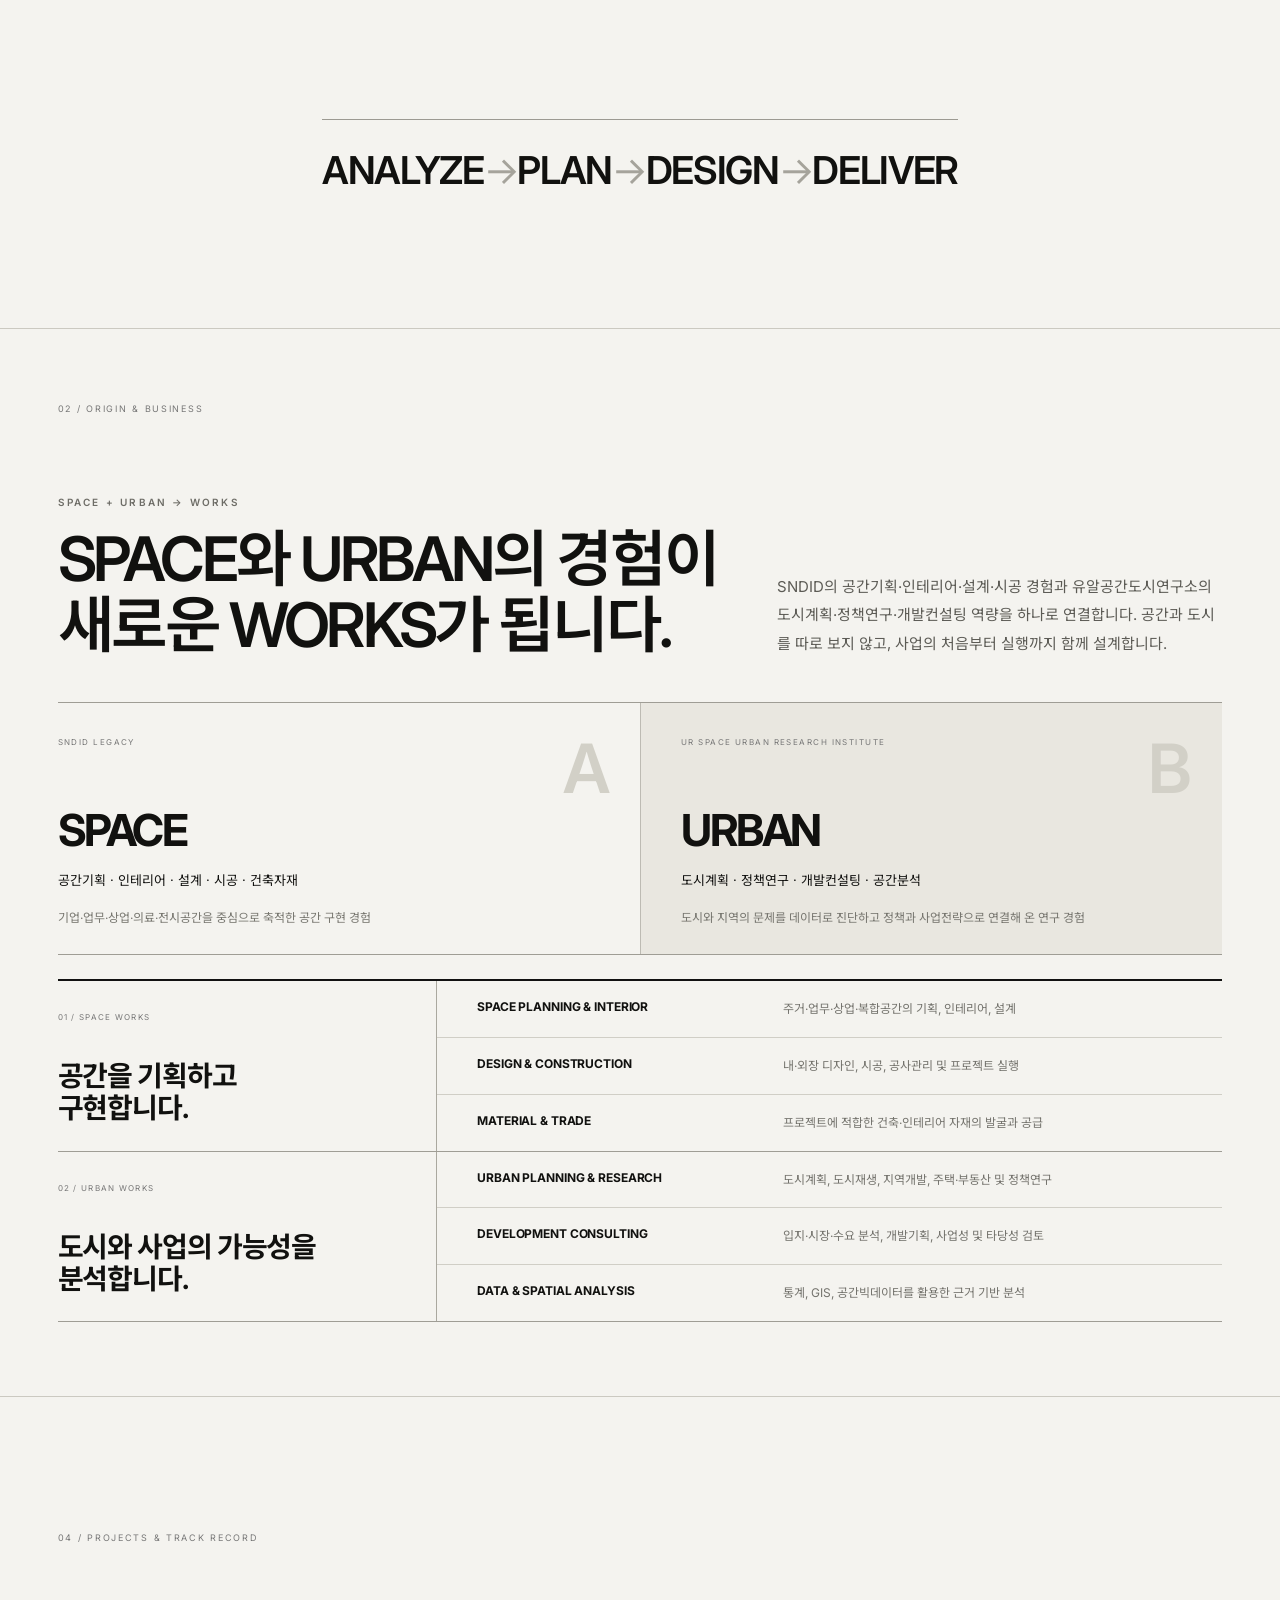
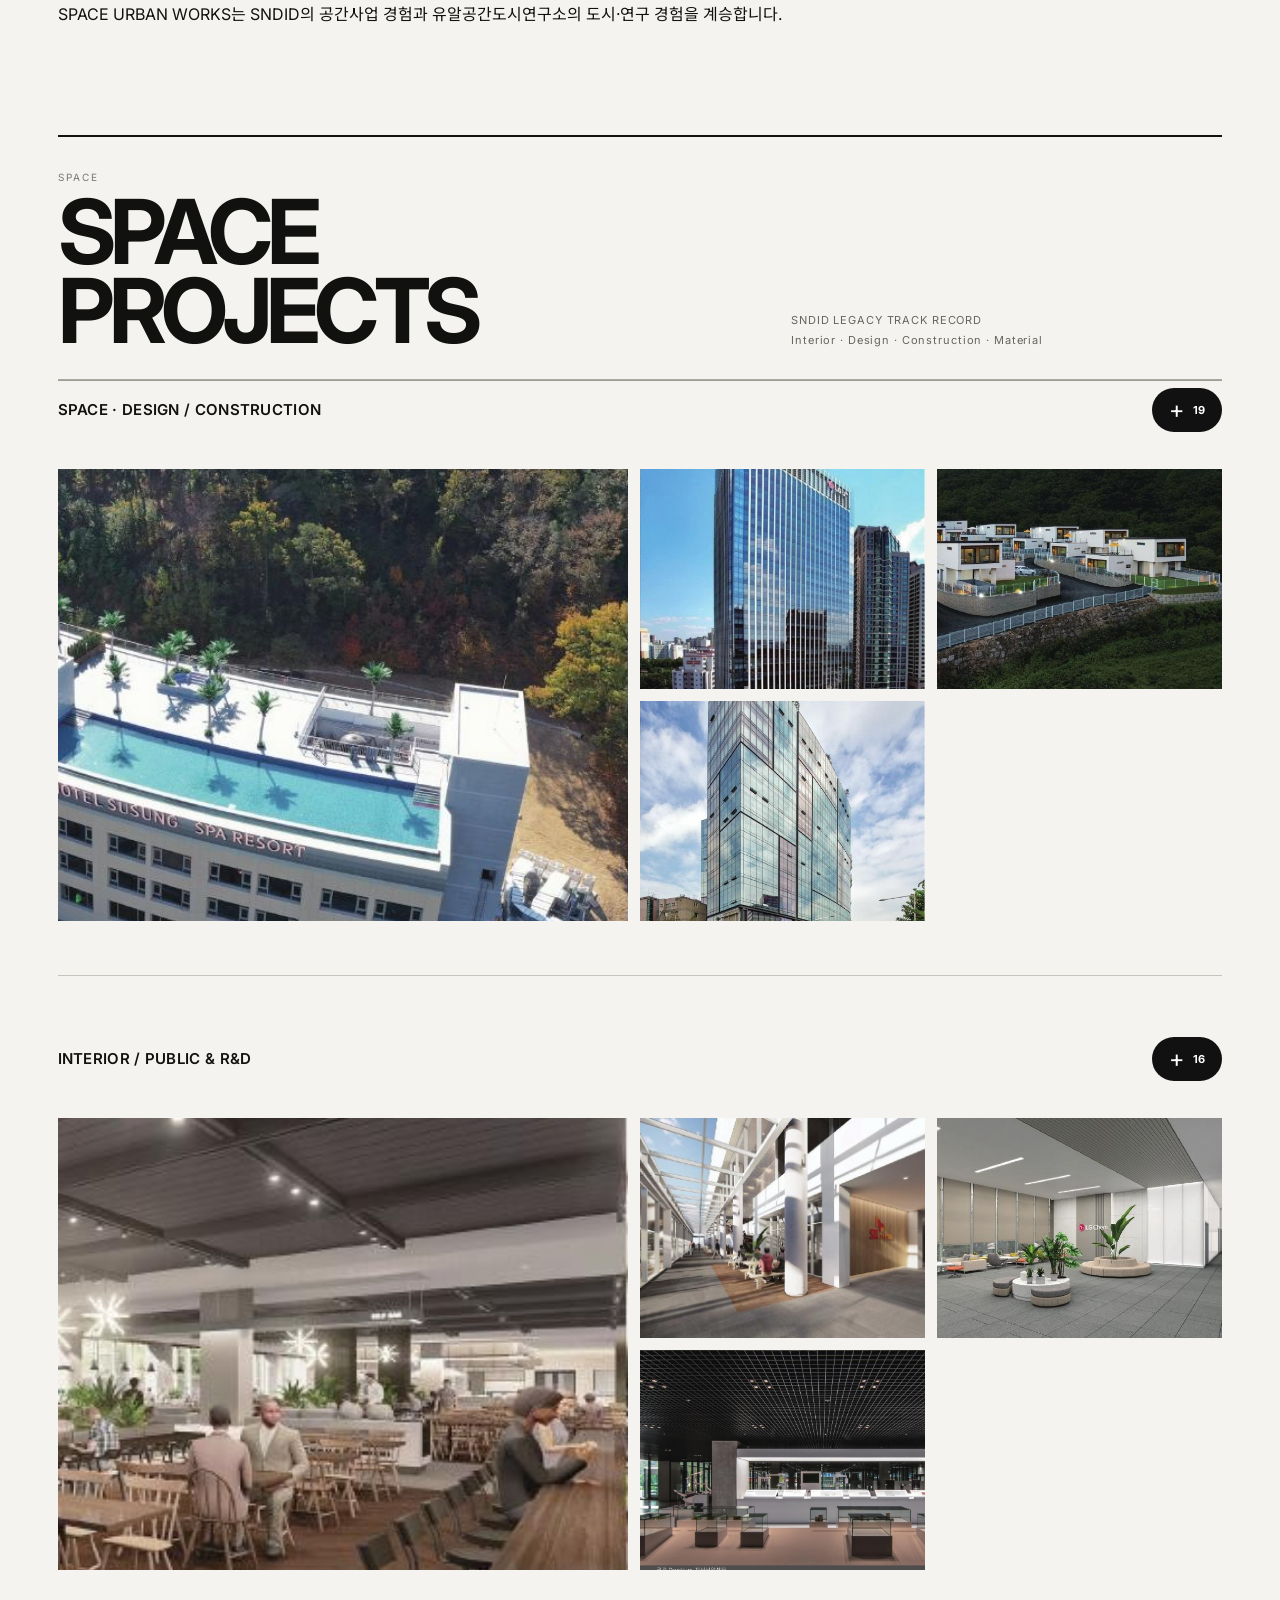
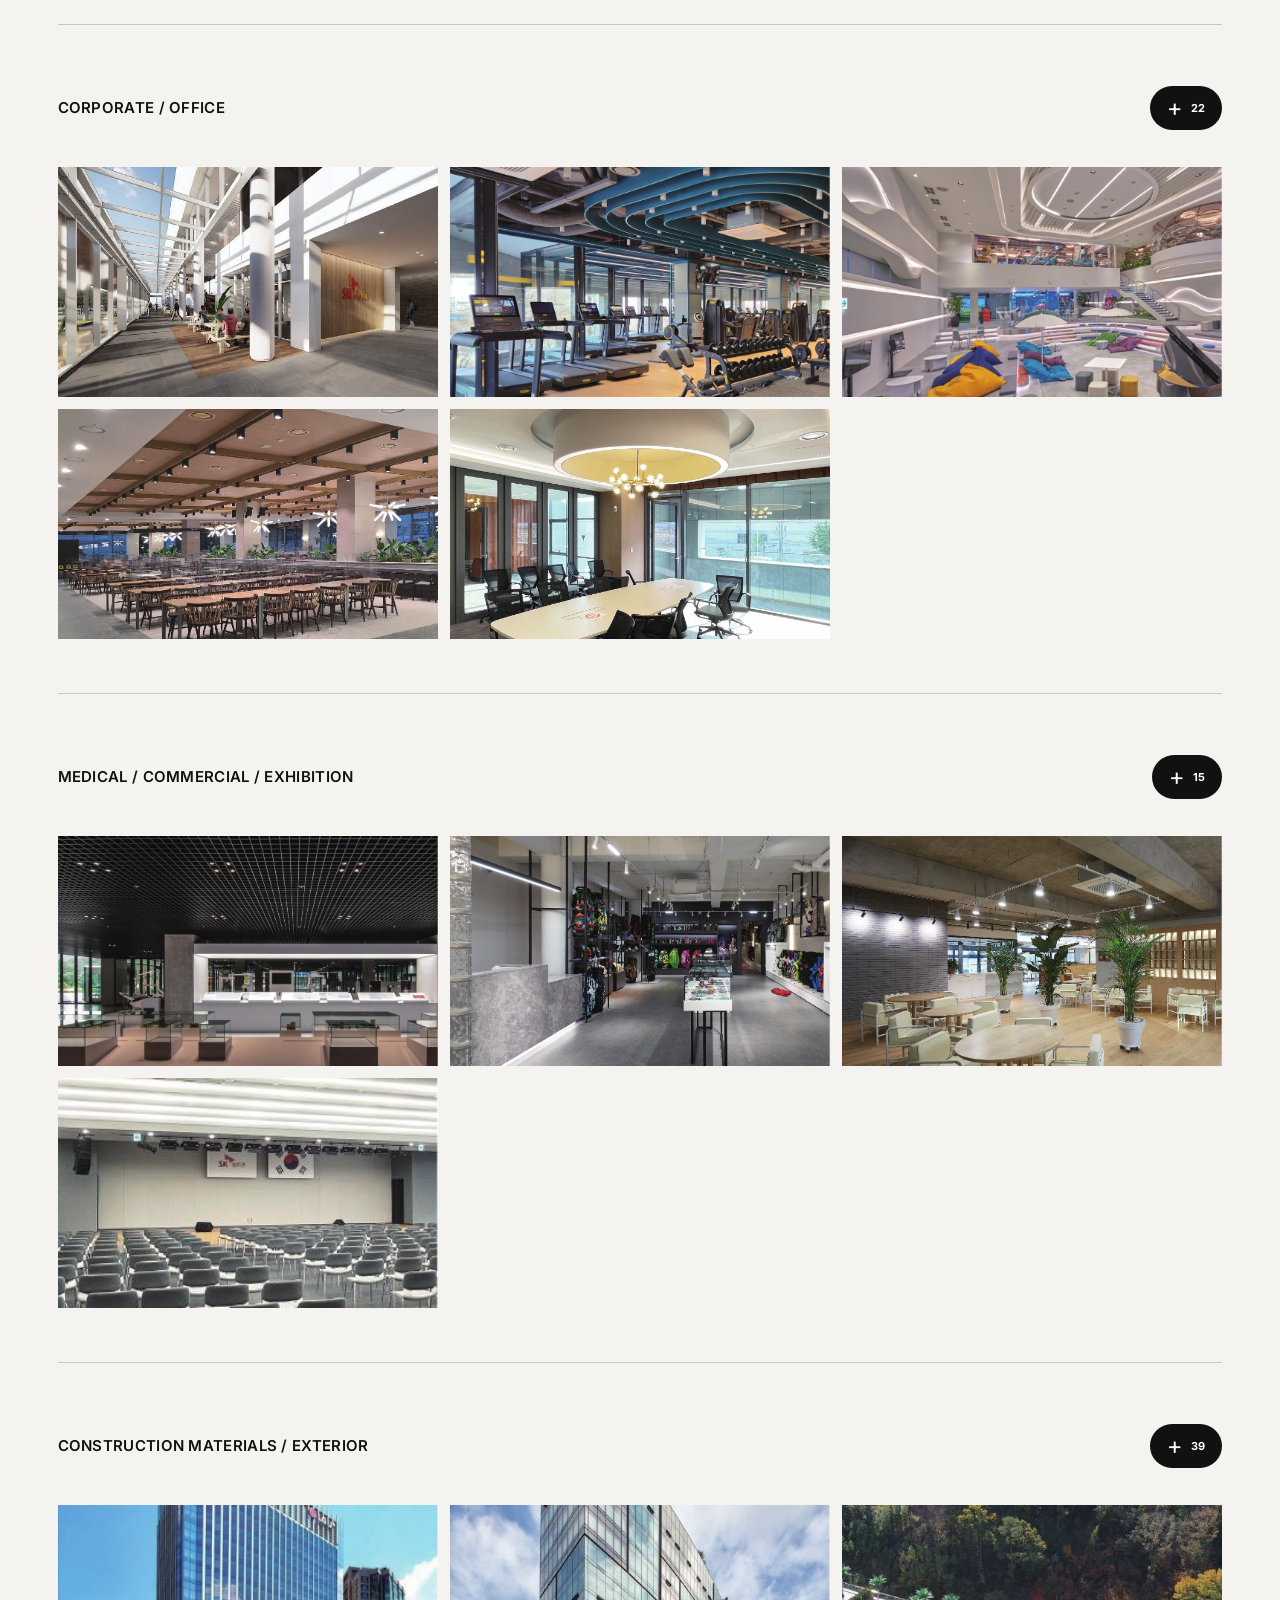
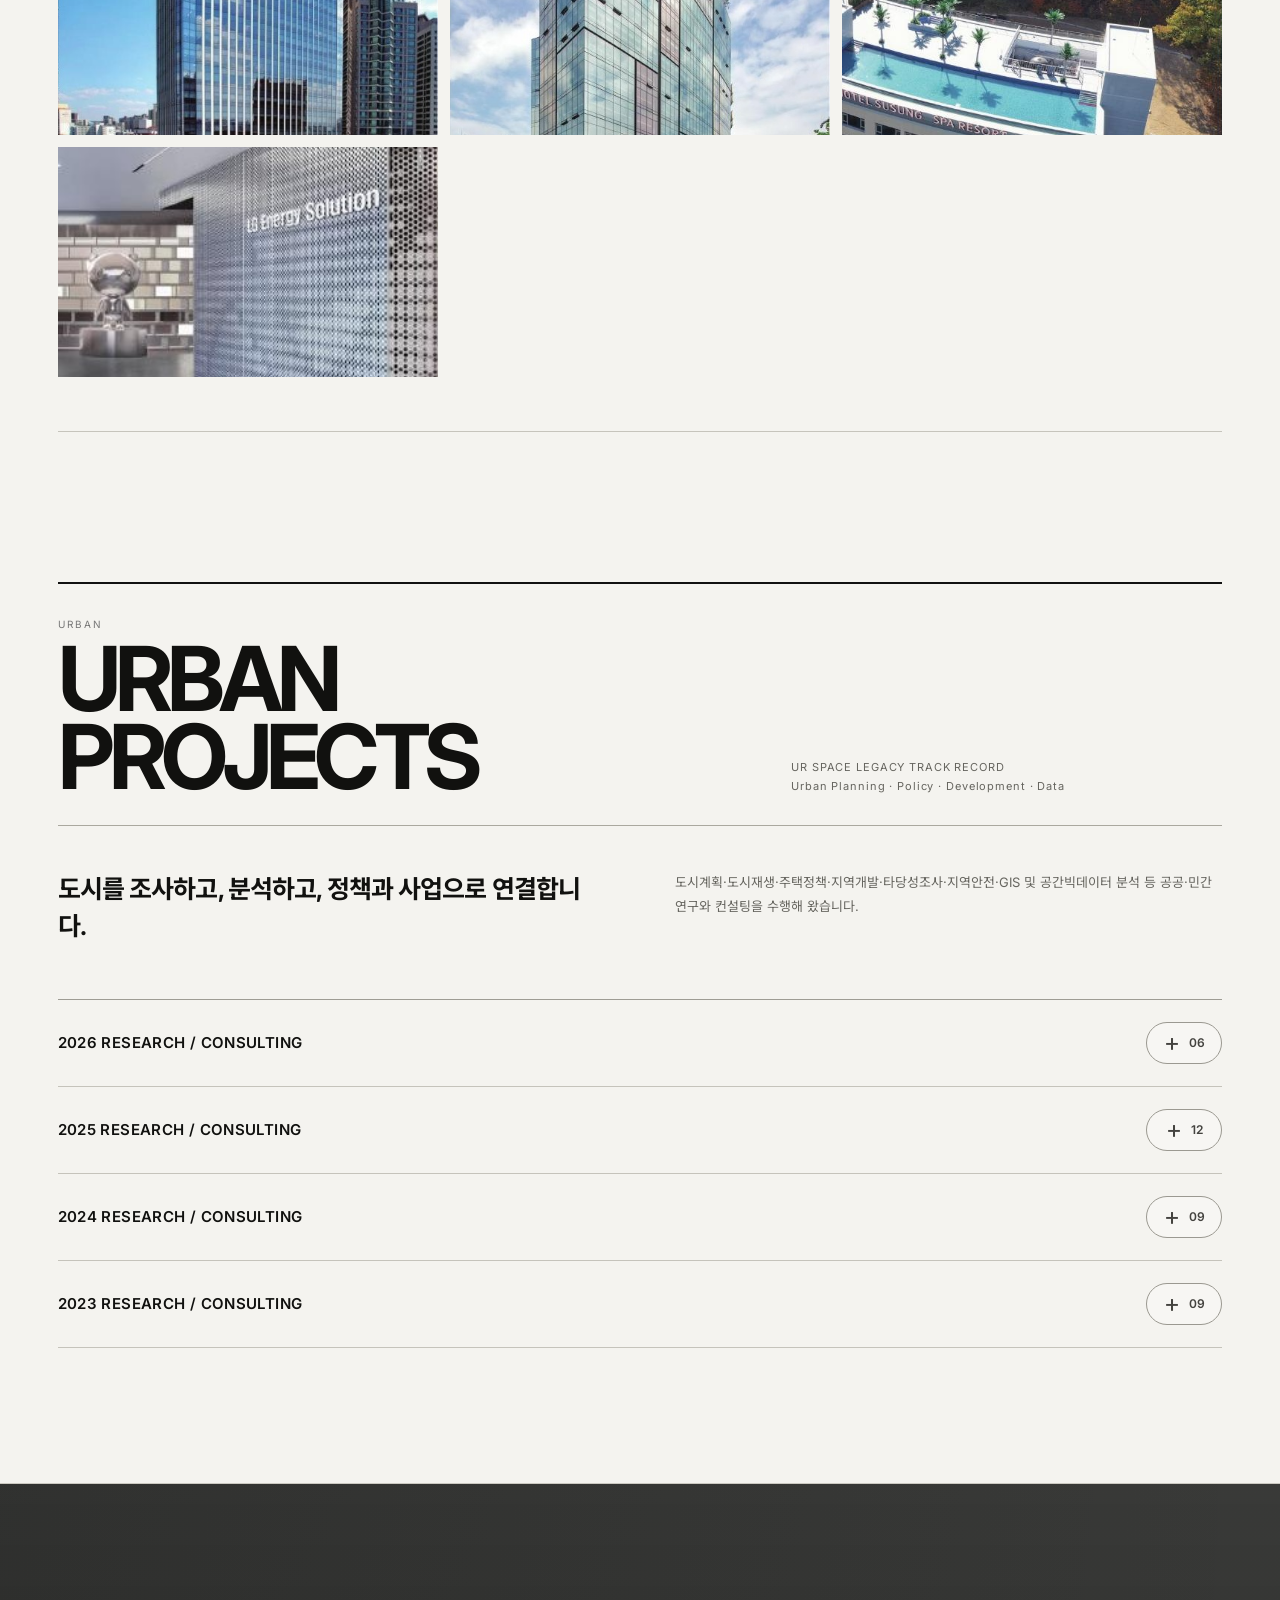
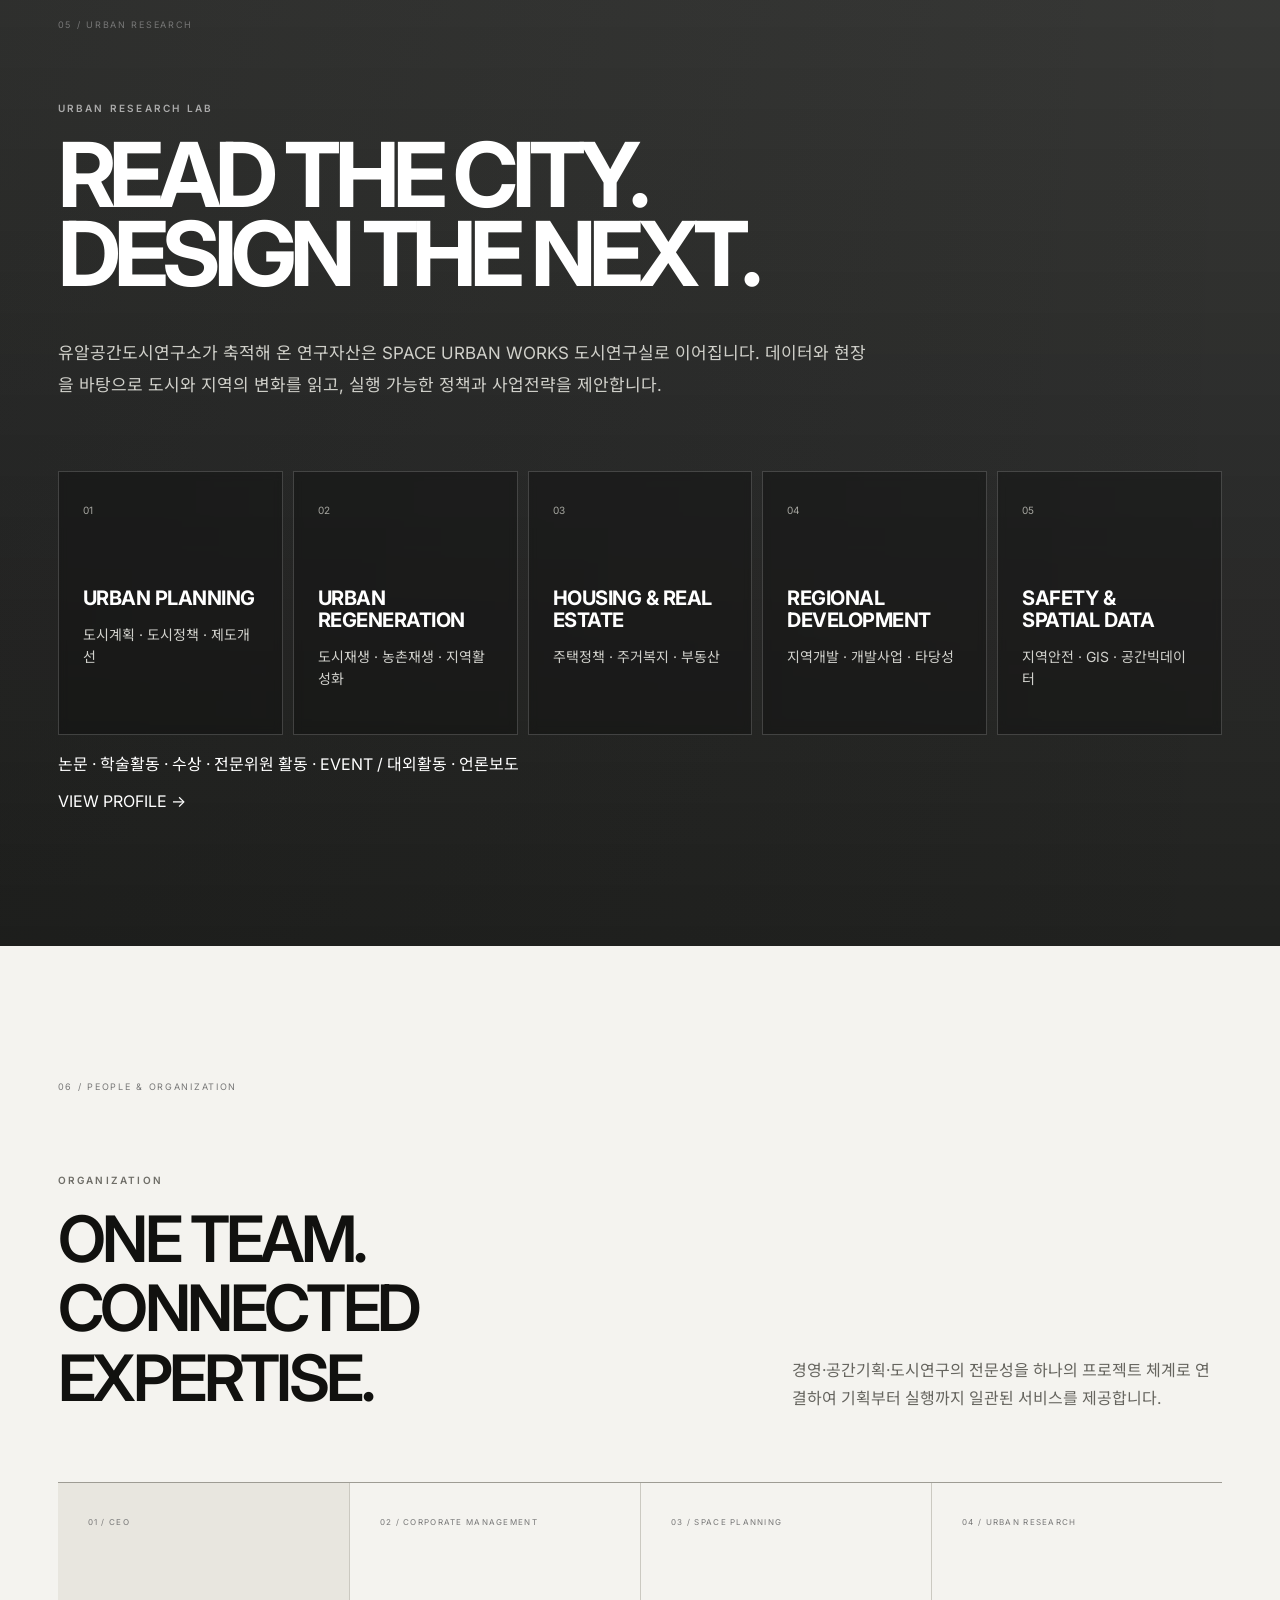
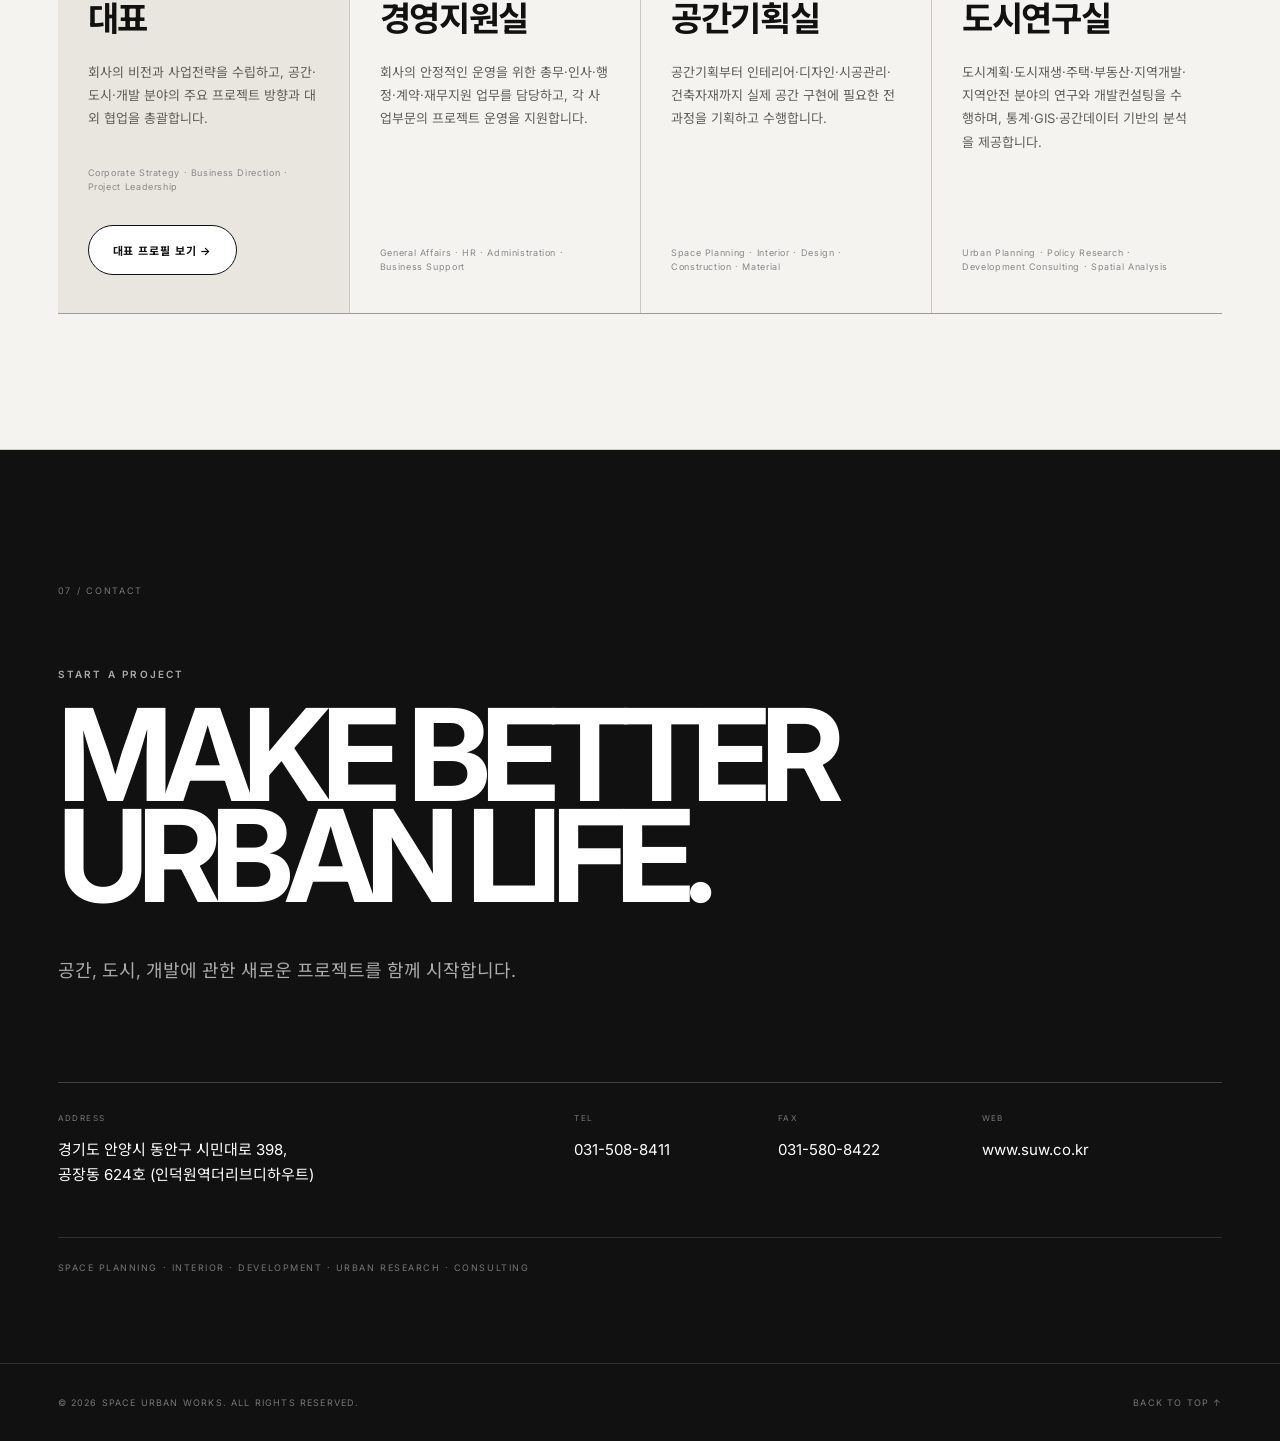
==== commit 83578b1c: "Add files via upload" ====
--- a/index.html
+++ b/index.html
@@ -20,7 +20,7 @@
     <nav class="nav">
       <a href="#about">ABOUT</a>
       <a href="#business">BUSINESS</a>
-      <a href="#projects">PROJECTS</a>
+      <a href="#space-projects">SPACE PROJECTS</a><a href="#urban-projects">URBAN PROJECTS</a>
       <a href="#research">URBAN RESEARCH</a>
       <a href="#people">PEOPLE</a>
       <a href="#contact">CONTACT</a>
@@ -102,12 +102,6 @@
         </article>
       </div>
 
-      <div class="ob-brand">
-        <span>INTEGRATED AS</span>
-        <strong>SPACE URBAN WORKS</strong>
-        <p>공간을 만들고, 도시를 읽고, 사업의 가능성을 실행으로 연결합니다.</p>
-      </div>
-
       <div class="ob-services">
         <section class="ob-service-group">
           <div class="ob-service-title">
@@ -137,10 +131,10 @@
 
     <section class="section projects" id="projects">
       <div class="section-label">04 / PROJECTS & TRACK RECORD</div>
-      <p>SPACE URBAN WORKS는 SNDID의 공간사업 경험과 유알공간도시연구소의 도시·연구 경험을 계승합니다. 전신 조직의 수행실적은 Legacy Track Record로 구분하여 소개합니다.</p>
-      </div>
-
-      <div class="track-division">
+      <p>SPACE URBAN WORKS는 SNDID의 공간사업 경험과 유알공간도시연구소의 도시·연구 경험을 계승합니다. </p>
+      </div>
+
+      <div class="track-division" id="space-projects">
         <div class="track-title">
           <div><span>SPACE</span><h3>SPACE PROJECTS</h3></div>
           <p>SNDID LEGACY TRACK RECORD<br>Interior · Design · Construction · Material</p>
@@ -176,7 +170,7 @@
           <i>+</i><b>22</b>
         </button>
       </div>
-      <div class="space-visible-gallery"><figure><img src="assets/sp-office-centralpark.jpg" alt="CORPORATE / OFFICE project"></figure><figure><img src="assets/sp-office-gym.jpg" alt="CORPORATE / OFFICE project"></figure><figure><img src="assets/sp-office-entrlpark.jpg" alt="CORPORATE / OFFICE project"></figure><figure><img src="assets/sp-office-cafeteria.jpg" alt="CORPORATE / OFFICE project"></figure><figure><img src="assets/sp-office-meeting.jpg" alt="CORPORATE / OFFICE project"></figure></div>
+      <div class="space-visible-gallery v16-clean-gallery"><figure><img src="assets/v16-corp-sk.jpg" alt="CORPORATE / OFFICE project"></figure><figure><img src="assets/v16-corp-gym.jpg" alt="CORPORATE / OFFICE project"></figure><figure><img src="assets/v16-corp-entrl.jpg" alt="CORPORATE / OFFICE project"></figure><figure><img src="assets/v16-corp-cafeteria.jpg" alt="CORPORATE / OFFICE project"></figure><figure><img src="assets/v16-corp-meeting.jpg" alt="CORPORATE / OFFICE project"></figure></div>
       <div class="space-project-list-wrap" id="corporate-office-list">
         <ul class="track-list"><li>SK실트론 구미 복지동 인테리어 공사</li><li>LG트윈타워 동·서관 2층 인테리어 공사</li><li>LG에너지솔루션 오창 엔트럴파크 조성공사</li><li>삼성전자 평택 P-PJT 정수장 로비 공사</li><li>삼성전자 평택 P-PJT 정수장 전진캠프</li><li>삼성전자 화성 E-PJT 화장실 공사</li><li>GS칼텍스 인재개발원 사우나 공사</li><li>전북은행 본사 로비 공사</li><li>신성이엔지 로비 공사</li><li>(주)LKDN 사옥 인테리어 공사</li><li>삼아제약 청담오피스</li><li>트윈시티남산 패스트파이브 공유오피스</li><li>(주)하이테크원 본사 인테리어 공사</li><li>여의도 IFC몰 레뚜알 프라퍼티즈 코리아</li><li>InLC 테크놀러지</li><li>MEMC 코리아 신축공사</li><li>레오컴 본사 오피스 공사</li><li>엘림시스 대전 신사옥</li><li>오산 전자광학위성 감시체계 통제소</li><li>로지스틱스파크 고양 인테리어 공사</li><li>범한 판토스 서북물류센터 칸막이 공사</li><li>넥스플러스 클린룸 공사</li></ul>
       </div>
@@ -188,7 +182,7 @@
           <i>+</i><b>15</b>
         </button>
       </div>
-      <div class="space-visible-gallery"><figure><img src="assets/sp-commercial-golf.jpg" alt="MEDICAL / COMMERCIAL / EXHIBITION project"></figure><figure><img src="assets/sp-commercial-cafe.jpg" alt="MEDICAL / COMMERCIAL / EXHIBITION project"></figure><figure><img src="assets/sp-commercial-lounge.jpg" alt="MEDICAL / COMMERCIAL / EXHIBITION project"></figure><figure><img src="assets/sp-office-auditorium.jpg" alt="MEDICAL / COMMERCIAL / EXHIBITION project"></figure></div>
+      <div class="space-visible-gallery v16-clean-gallery"><figure><img src="assets/v16-med-dentium.jpg" alt="MEDICAL / COMMERCIAL / EXHIBITION project"></figure><figure><img src="assets/v16-med-golf.jpg" alt="MEDICAL / COMMERCIAL / EXHIBITION project"></figure><figure><img src="assets/v16-med-cafe.jpg" alt="MEDICAL / COMMERCIAL / EXHIBITION project"></figure><figure><img src="assets/v16-med-auditorium.jpg" alt="MEDICAL / COMMERCIAL / EXHIBITION project"></figure></div>
       <div class="space-project-list-wrap" id="medical-commercial-exhibition-list">
         <ul class="track-list"><li>천안 SG삼성조은병원</li><li>천안 아이본 성장발달센터</li><li>서울시립노인요양원 환경개선공사</li><li>동탄 아들딸 한의원</li><li>천안 신불당 김안과 상담실 공사</li><li>FUJIFILM AK홍대역점</li><li>카페동네 삼산동 본점 인테리어 공사</li><li>카페동네 프랜차이즈 메뉴얼 공사 [2020-2021]</li><li>천안 프렌즈 애견 풀빌라 빌리지 인테리어 공사</li><li>삼성동 티잉그라운드 골프셀렉트샵</li><li>장안동 SUN식당</li><li>태안가족복합커뮤니티센터</li><li>광주 빛고을국민안전체험관</li><li>광교 Dentium 지식산업센터 전시실</li><li>서울시립대 중앙도서관</li></ul>
       </div>
@@ -200,14 +194,14 @@
           <i>+</i><b>39</b>
         </button>
       </div>
-      <div class="space-visible-gallery"><figure><img src="assets/sp-design-htower-interior.jpg" alt="CONSTRUCTION MATERIALS / EXTERIOR project"></figure><figure><img src="assets/sp-exterior-towerdetail.jpg" alt="CONSTRUCTION MATERIALS / EXTERIOR project"></figure><figure><img src="assets/sp-office-energywall.jpg" alt="CONSTRUCTION MATERIALS / EXTERIOR project"></figure><figure><img src="assets/sp-office-dark.jpg" alt="CONSTRUCTION MATERIALS / EXTERIOR project"></figure></div>
+      <div class="space-visible-gallery v16-clean-gallery"><figure><img src="assets/v16-ext-lgu.jpg" alt="CONSTRUCTION MATERIALS / EXTERIOR project"></figure><figure><img src="assets/v16-ext-htower.jpg" alt="CONSTRUCTION MATERIALS / EXTERIOR project"></figure><figure><img src="assets/v16-ext-hotel.jpg" alt="CONSTRUCTION MATERIALS / EXTERIOR project"></figure><figure><img src="assets/v16-ext-material.jpg" alt="CONSTRUCTION MATERIALS / EXTERIOR project"></figure></div>
       <div class="space-project-list-wrap" id="construction-materials-exterior-list">
         <ul class="track-list"><li>LG디스플레이 파주 A3동 외벽공사</li><li>안양 씨엘포레 견본 주택</li><li>신길 파크자이 견본 주택</li><li>문성 레이크자이 견본 주택</li><li>한빛 맹학교 외벽공사</li><li>자영농업고등학교 외벽공사</li><li>당산동 40-1번지 근생빌딩 신축공사</li><li>군포 금강펜테리움 커뮤니티 공사</li><li>대구 수성호텔 수영장 공사</li><li>신촌 그랑 자이안 센터 사우나 공사</li><li>삼성동 오로라월드 주차타워 외벽공사</li><li>화성 아름마을 장애인 복지시설 외벽공사</li><li>천호 힐스테이트 견본 주택</li><li>성남 고등자이 견본 주택</li><li>과천 자이 견본 주택</li><li>수원 망포자이 견본 주택</li><li>대구 남산자이 견본 주택</li><li>대구 청라자이 견본 주택</li><li>봉천동 1654-2 주택 외벽공사</li><li>봉천동 1636-30 주택 외벽공사</li><li>엘레시안 강촌 CC 클럽하우스 사우나 공사</li><li>서울 맹학교 외벽공사</li><li>서울 애화학교 외벽공사</li><li>윤중중학교 외벽공사</li><li>평택 영신 자이 견본 주택</li><li>고덕 자이 견본 주택</li><li>수색 자이 견본 주택</li><li>대구 원대 자이 견본 주택</li><li>화성 동화 자이 견본 주택</li><li>화성 반월 자이 견본 주택</li><li>속초 디오션 자이 견본 주택</li><li>광주 고산 자이 견본 주택</li><li>장안 정자 자이 견본 주택</li><li>봉천동 상가 주택 외벽공사</li><li>안산 초지 e-편한세상 커뮤니티 공사</li><li>SK실트론 구미 복지동 외벽공사</li><li>GS건설 서대구센트럴자이</li><li>GS건설 부산 양정1구역</li><li>GS건설 대구칠성자이</li></ul>
       </div>
     </div></div>
       </div>
 
-      <div class="track-division urban-track">
+      <div class="track-division urban-track" id="urban-projects">
         <div class="track-title">
           <div><span>URBAN</span><h3>URBAN PROJECTS</h3></div>
           <p>UR SPACE LEGACY TRACK RECORD<br>Urban Planning · Policy · Development · Data</p>
--- a/styles.css
+++ b/styles.css
@@ -1687,3 +1687,101 @@
   .research-grid article{min-height:180px !important}
   .research-grid article h3{margin-top:42px !important}
 }
+
+
+/* ===== v16 ABOUT / BUSINESS ANCHORS ===== */
+#about,
+#business,
+#space-projects,
+#urban-projects,
+#research,
+#people,
+#contact{
+  scroll-margin-top:92px;
+}
+
+#about.intro{
+  min-height:calc(100vh - 92px);
+  display:flex;
+  flex-direction:column;
+  justify-content:center;
+  background:
+    linear-gradient(rgba(244,243,239,.74), rgba(244,243,239,.84)),
+    url("https://images.unsplash.com/photo-1477959858617-67f85cf4f1df?auto=format&fit=crop&w=3200&q=88")
+    center 42% / cover no-repeat !important;
+}
+
+#business.origin-business{
+  min-height:calc(100vh - 92px);
+  padding-top:74px !important;
+  padding-bottom:74px !important;
+}
+
+/* ===== v16 HEADER ===== */
+.site-header{
+  height:92px !important;
+  padding-left:4.2vw !important;
+  padding-right:4.2vw !important;
+}
+.brand{
+  width:320px !important;
+  height:66px !important;
+}
+.brand img{
+  transform:scale(1.12) !important;
+  transform-origin:left center !important;
+}
+.nav{
+  gap:28px !important;
+  font-size:12px !important;
+  letter-spacing:.11em !important;
+}
+
+/* ===== v16 BUSINESS COMPACT ===== */
+#business .ob-hero{gap:52px !important}
+#business .ob-roots{margin-top:44px !important}
+#business .ob-root{min-height:250px !important;padding-top:26px !important;padding-bottom:26px !important}
+#business .ob-root h3{margin-top:54px !important;font-size:44px !important}
+#business .ob-root em{margin-top:18px !important}
+#business .ob-services{margin-top:24px !important}
+#business .ob-service-title{padding-top:23px !important;padding-bottom:23px !important}
+#business .ob-service-title h3{margin-top:36px !important;font-size:28px !important}
+#business .ob-service-list article{padding-top:18px !important;padding-bottom:18px !important}
+
+/* ===== v16 CLEAN PROJECT IMAGES ===== */
+.space-visible-gallery.v16-clean-gallery{
+  grid-template-columns:repeat(3,minmax(0,1fr)) !important;
+  grid-auto-rows:230px !important;
+}
+.space-visible-gallery.v16-clean-gallery figure,
+.space-visible-gallery.v16-clean-gallery figure:first-child{
+  grid-column:auto !important;
+  grid-row:auto !important;
+  height:230px !important;
+}
+.space-visible-gallery.v16-clean-gallery img{
+  width:100% !important;
+  height:100% !important;
+  object-fit:cover !important;
+  object-position:center center !important;
+  filter:none !important;
+}
+
+@media(max-width:1000px){
+  .site-header{height:76px !important}
+  .brand{width:250px !important;height:54px !important}
+  .nav{top:76px !important}
+  #about,#business,#space-projects,#urban-projects,#research,#people,#contact{
+    scroll-margin-top:76px;
+  }
+}
+@media(max-width:850px){
+  .space-visible-gallery.v16-clean-gallery{
+    grid-template-columns:1fr 1fr !important;
+    grid-auto-rows:180px !important;
+  }
+  .space-visible-gallery.v16-clean-gallery figure,
+  .space-visible-gallery.v16-clean-gallery figure:first-child{
+    height:180px !important;
+  }
+}
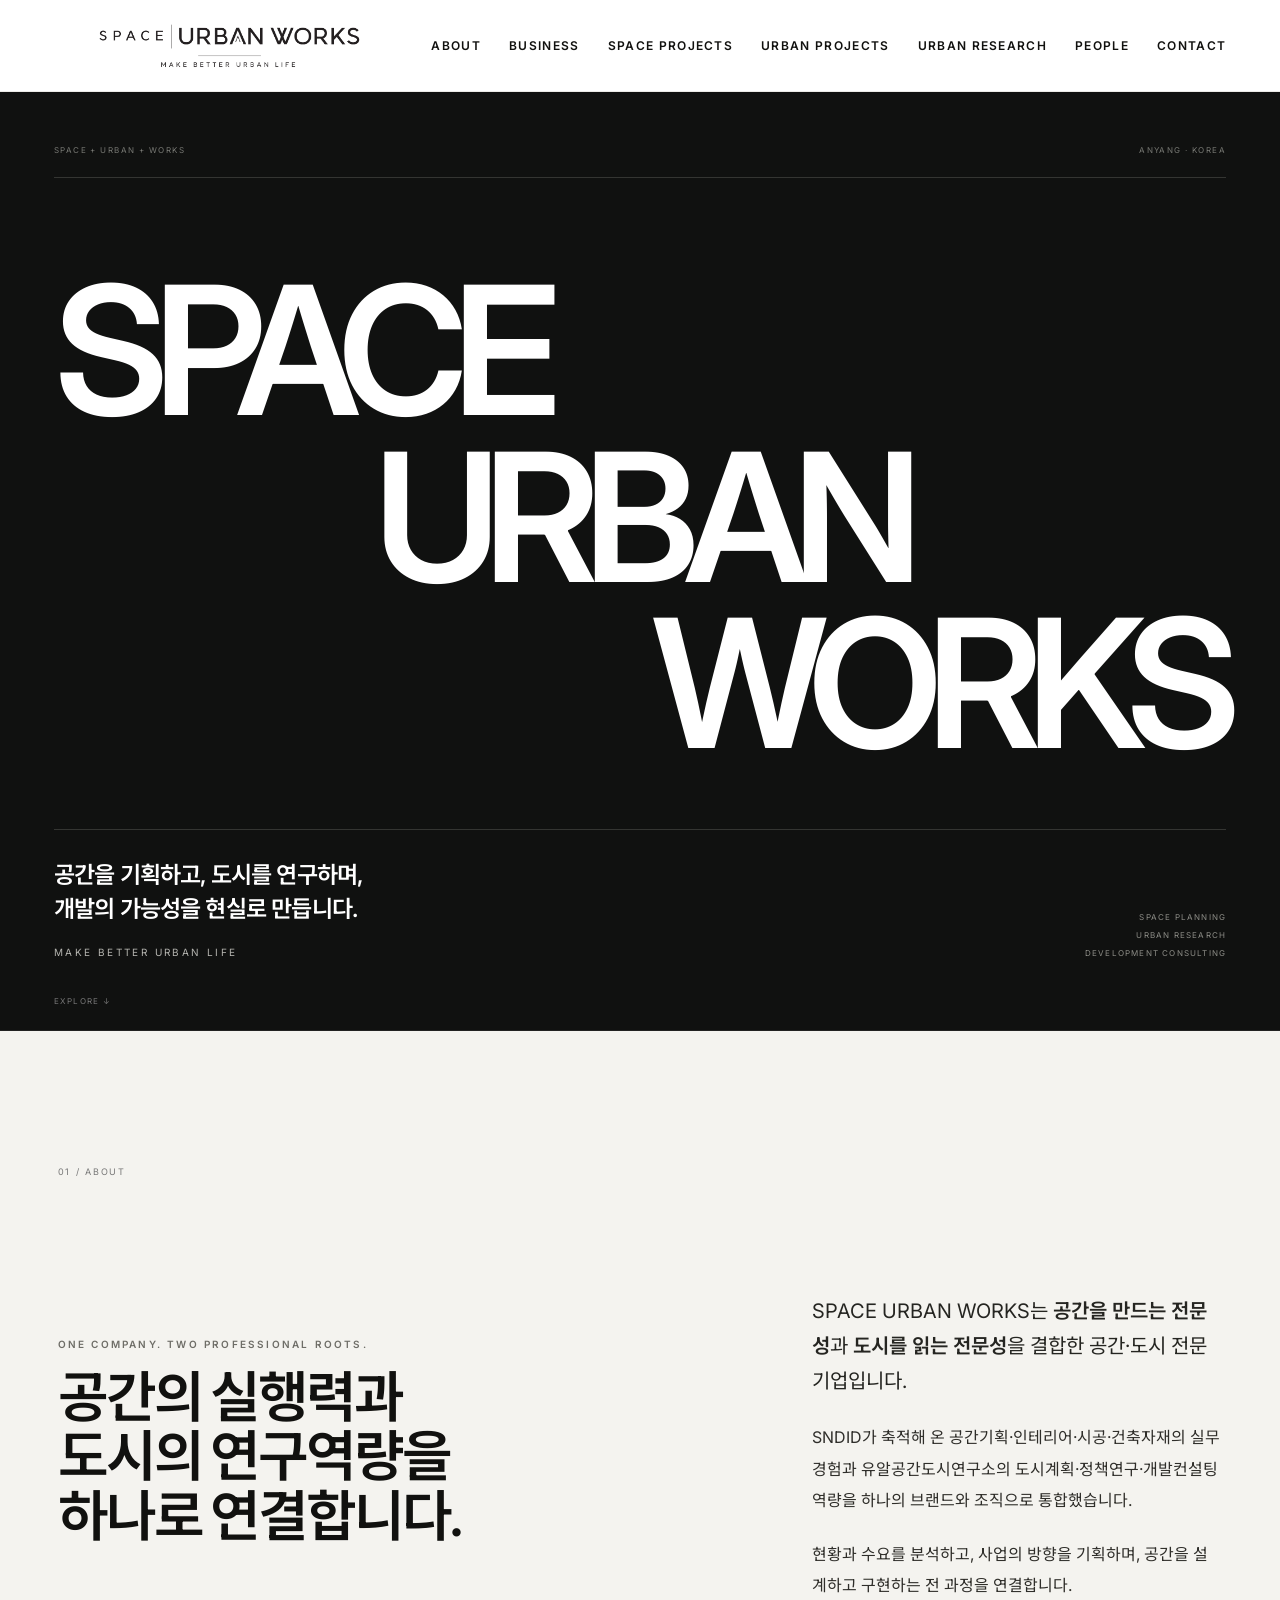
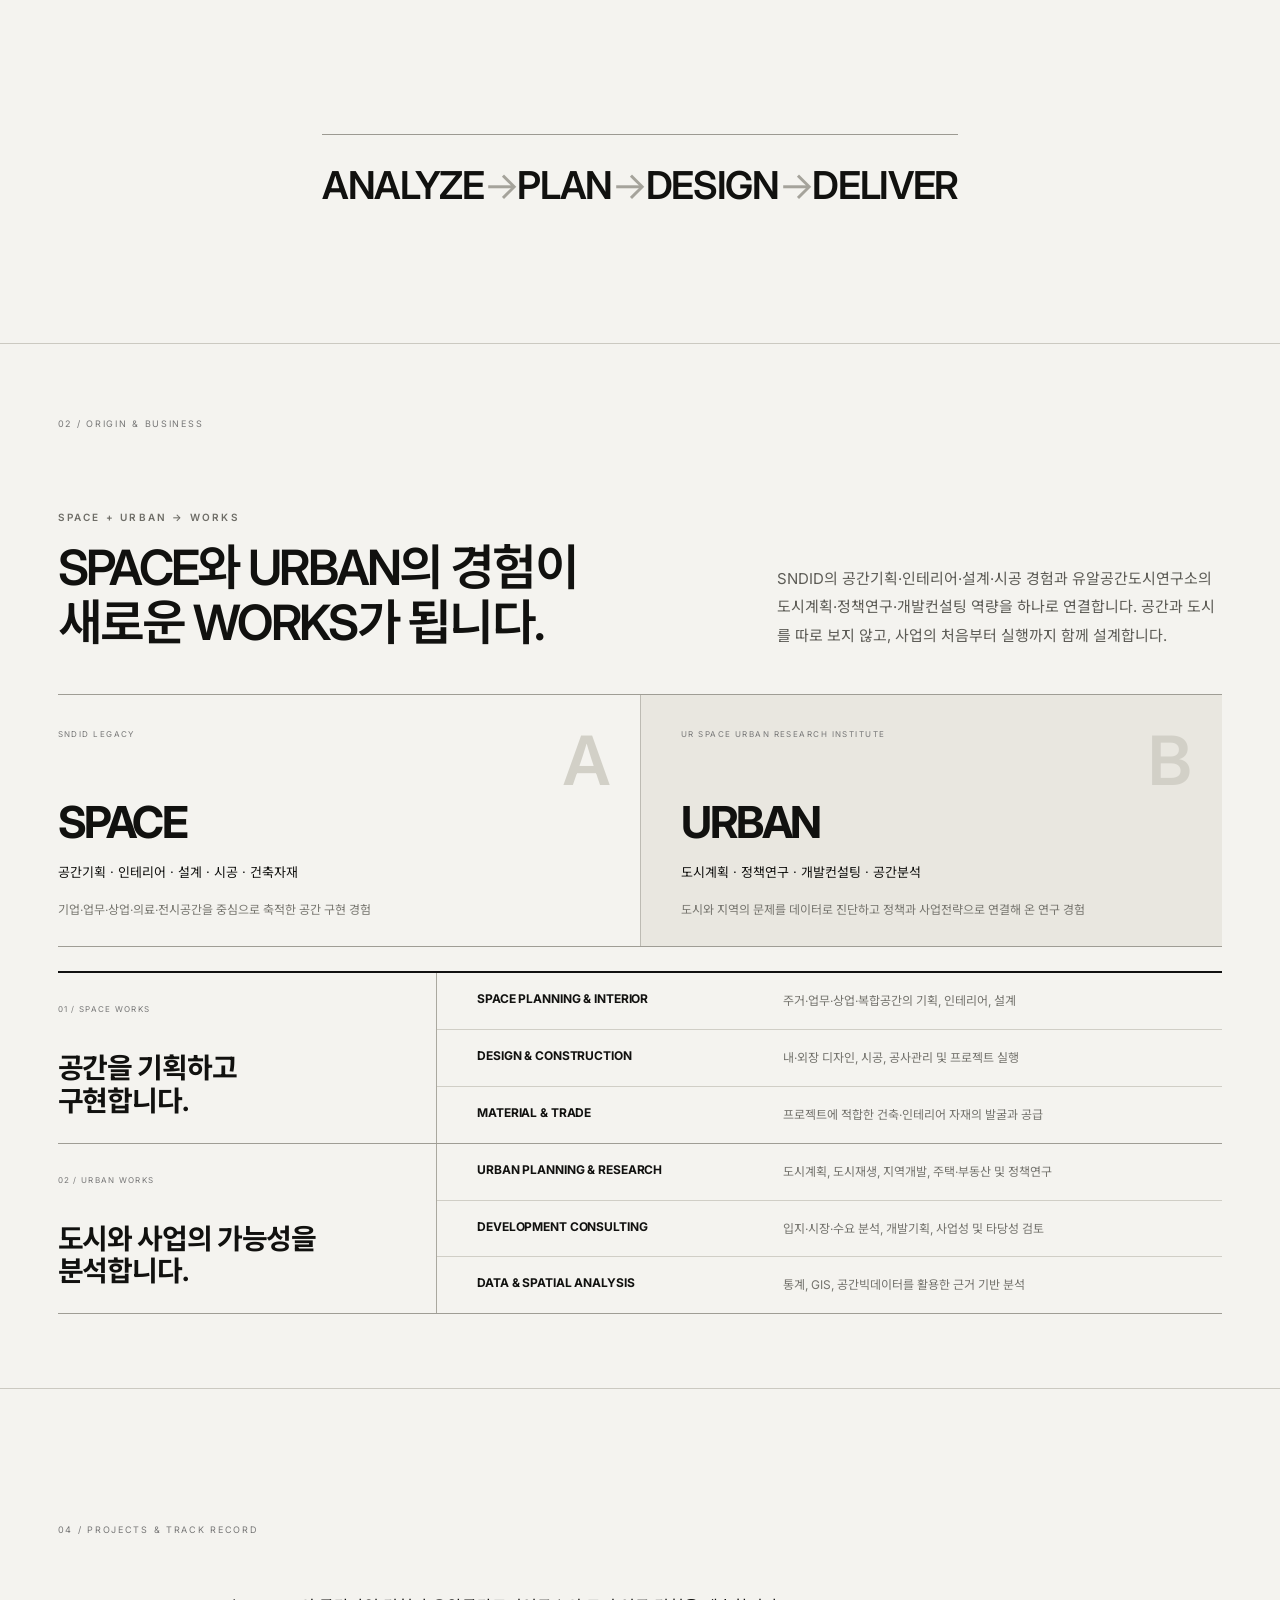
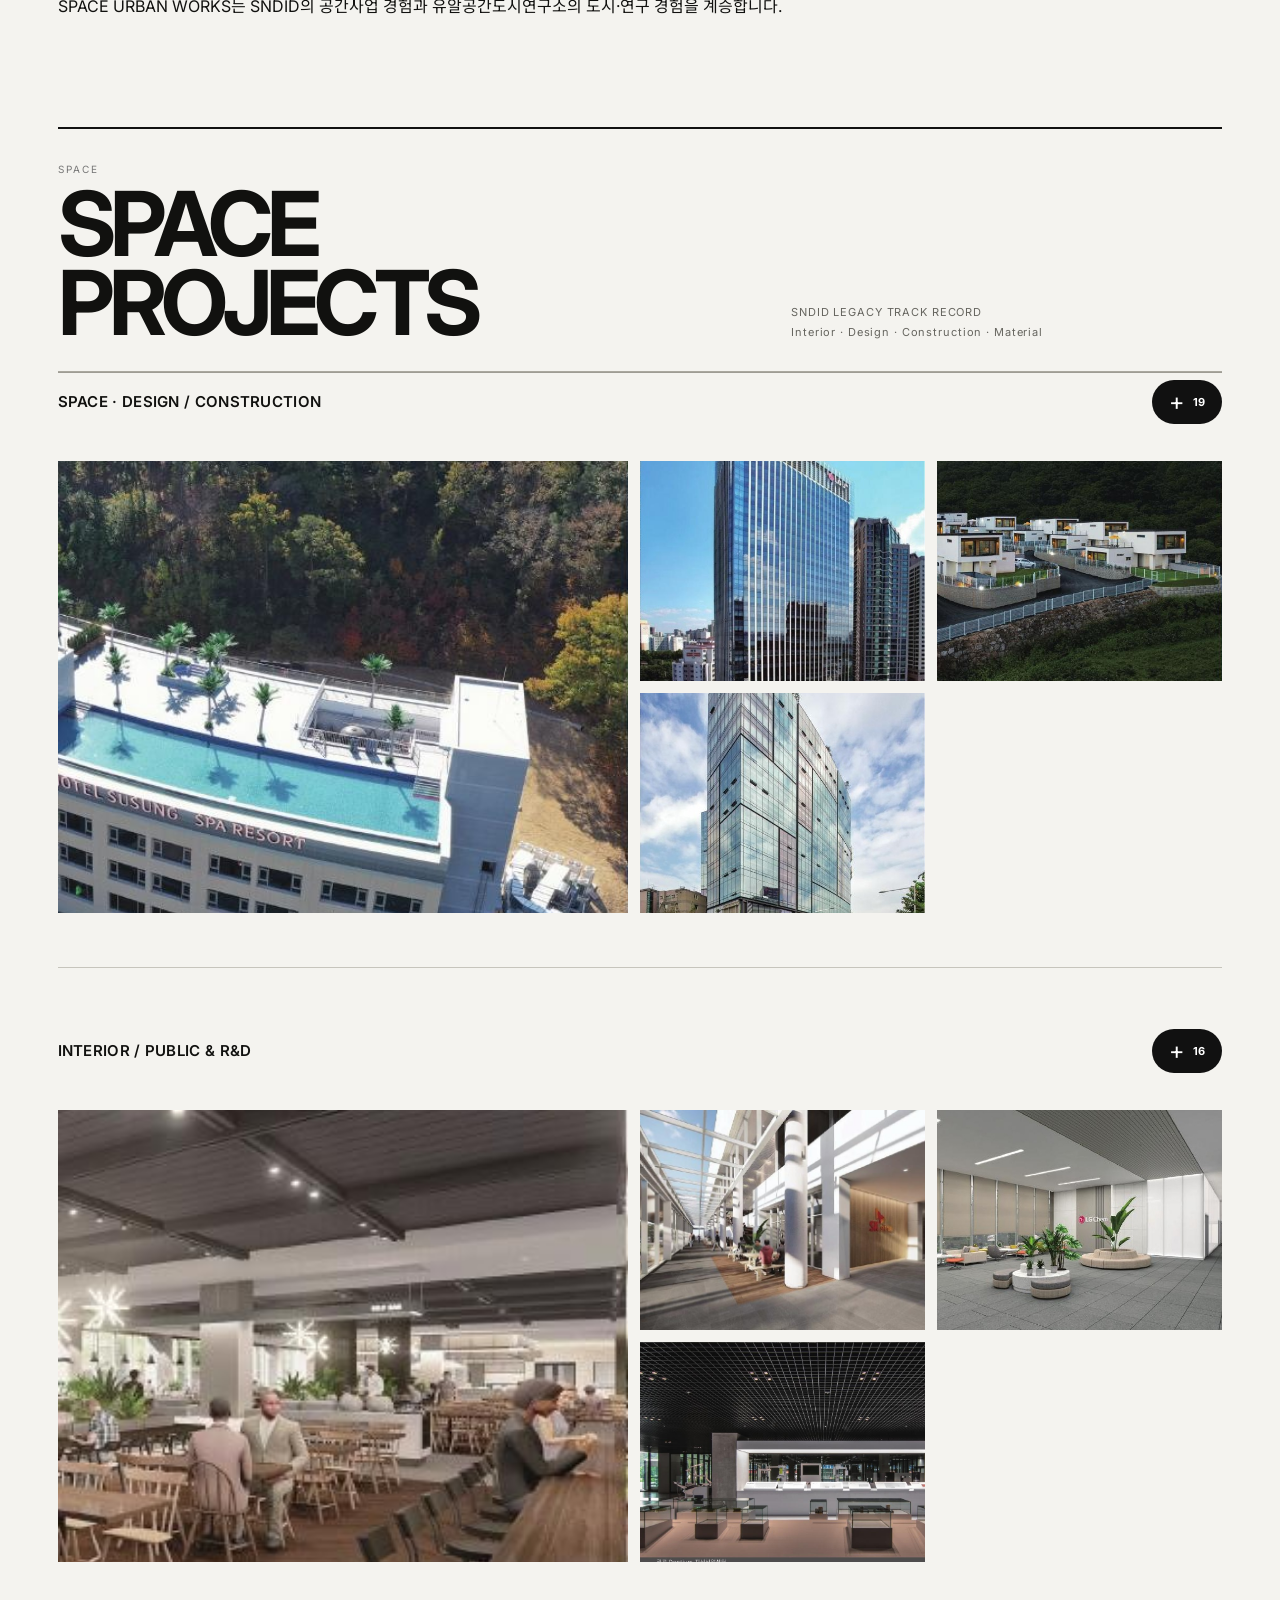
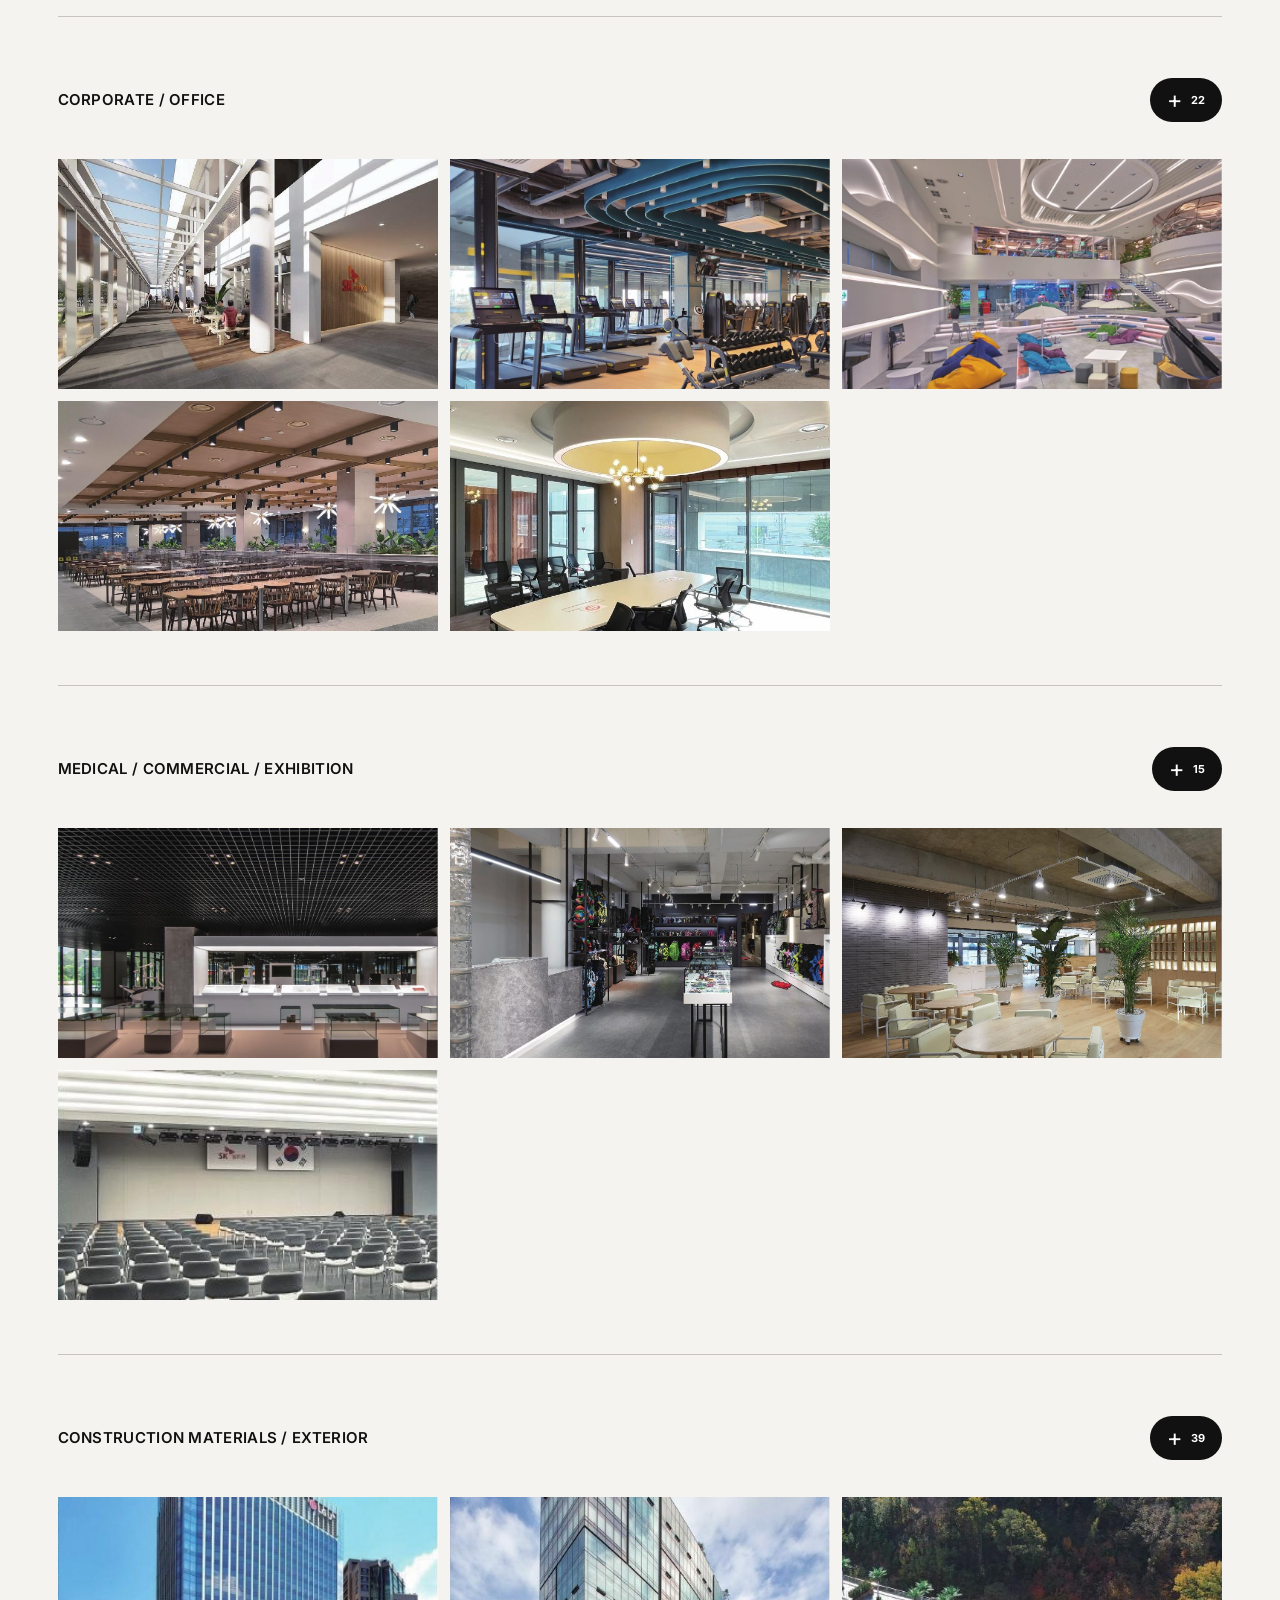
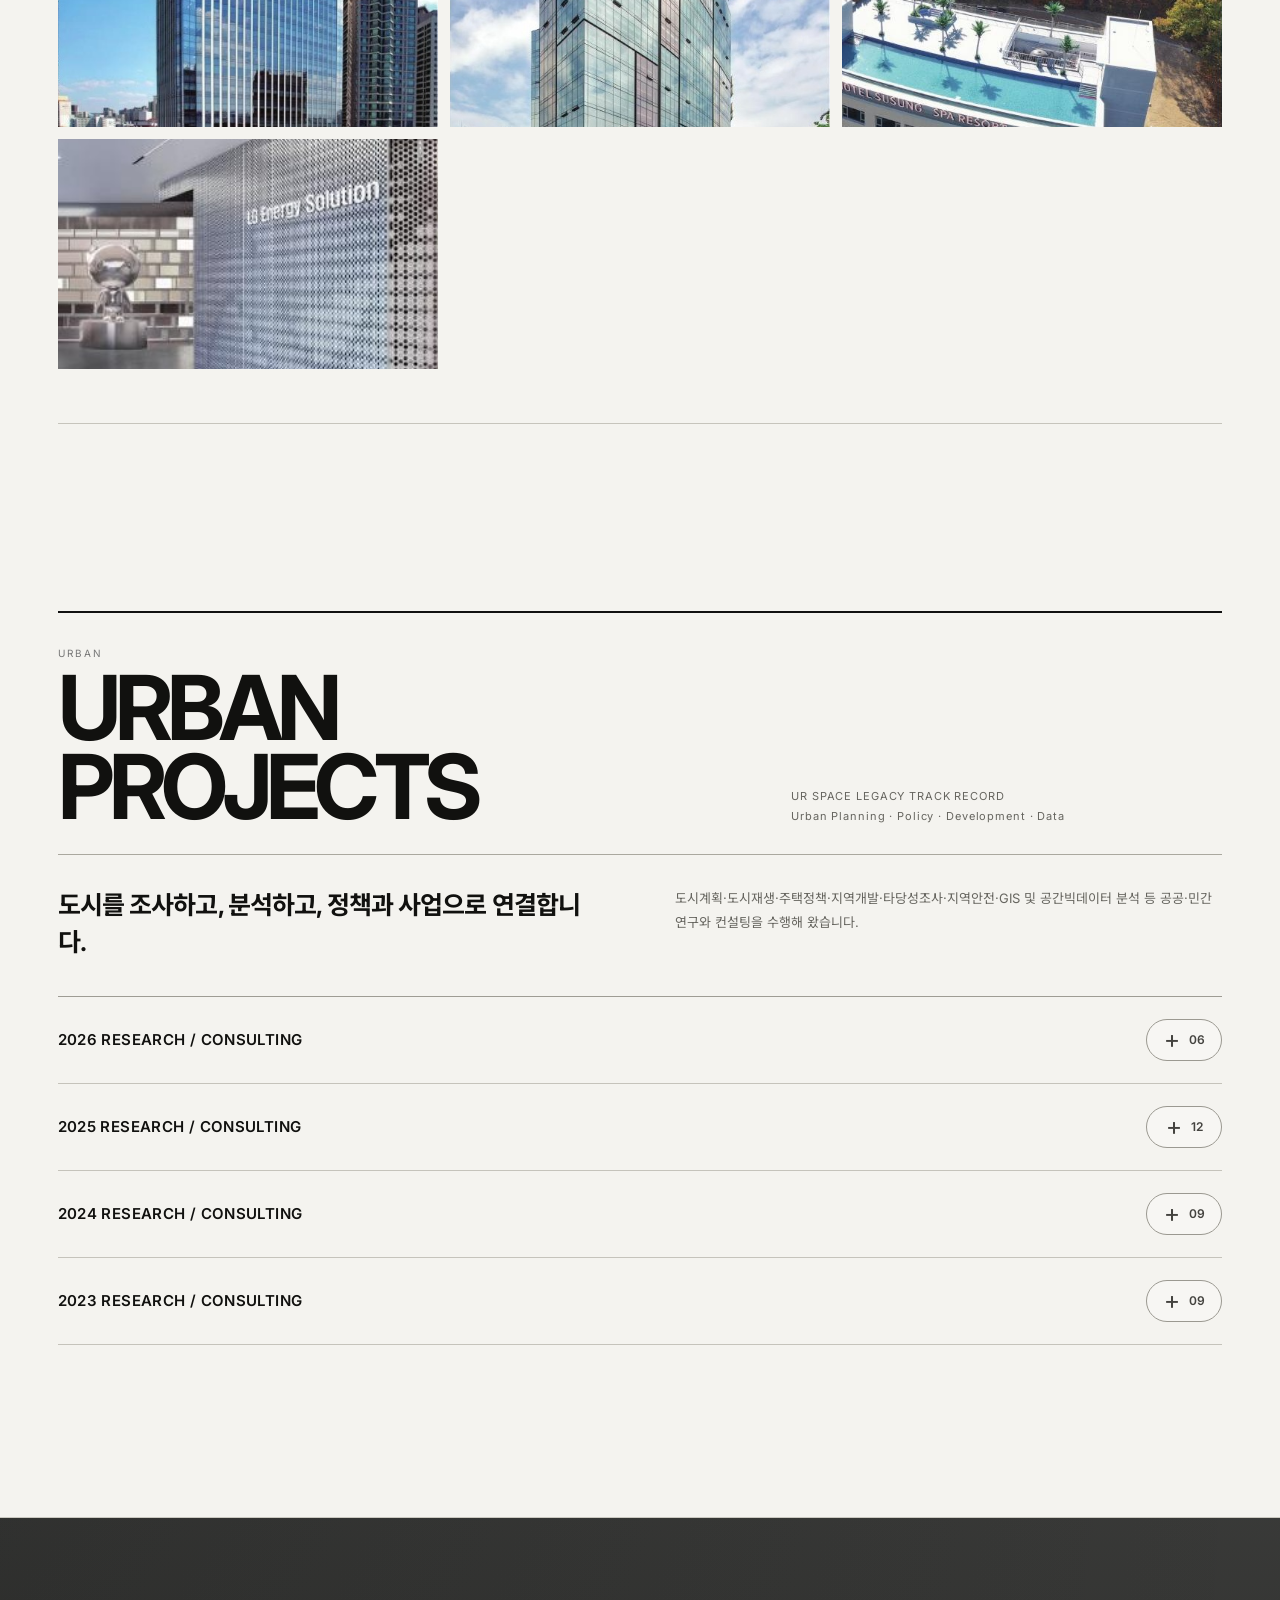
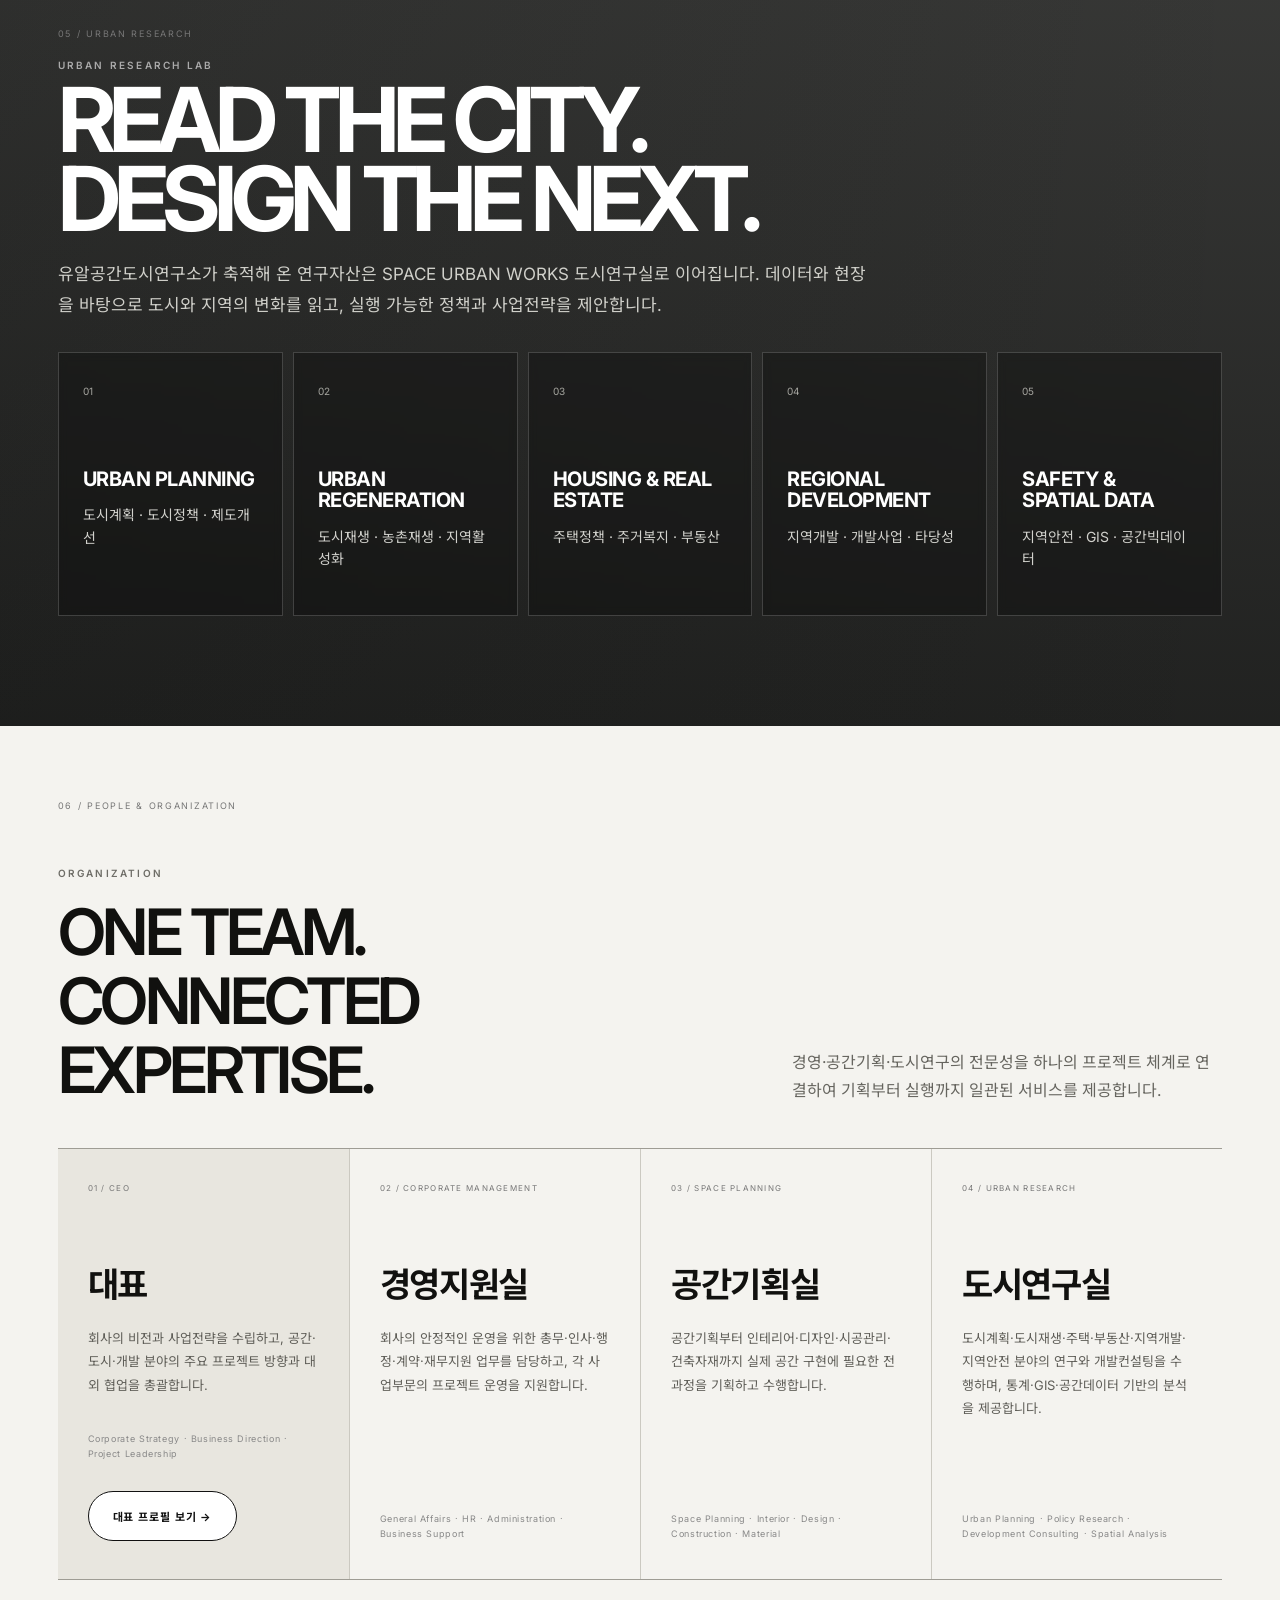
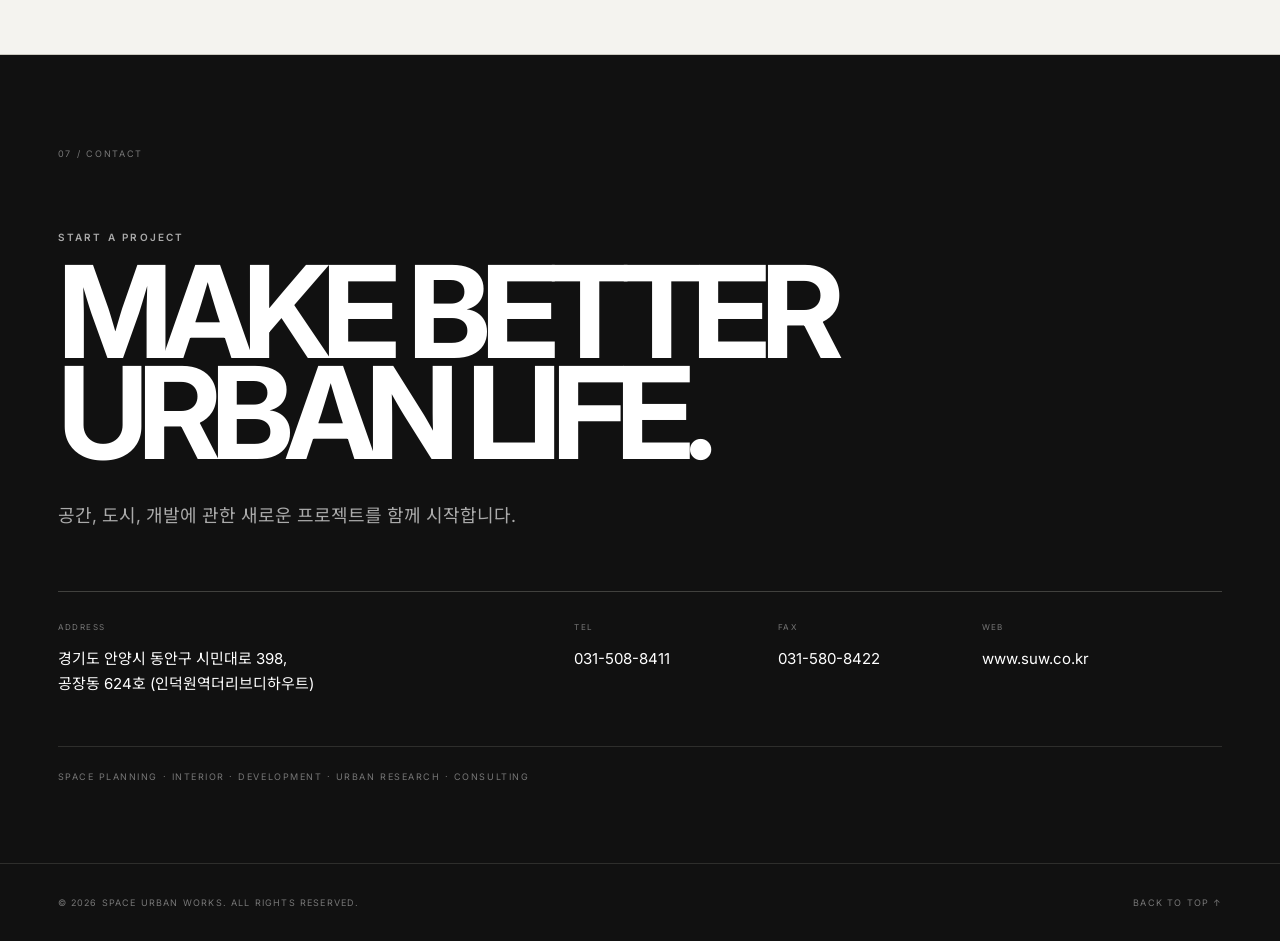
==== commit 27691cdb: "Add files via upload" ====
--- a/index.html
+++ b/index.html
@@ -9,7 +9,7 @@
   <link rel="preconnect" href="https://fonts.googleapis.com">
   <link rel="preconnect" href="https://fonts.gstatic.com" crossorigin>
   <link href="https://fonts.googleapis.com/css2?family=Inter:wght@400;500;600;700&family=Noto+Sans+KR:wght@400;500;600;700&display=swap" rel="stylesheet">
-  <link rel="stylesheet" href="styles.css" />
+  <link rel="stylesheet" href="styles.css?v=20" />
 </head>
 <body>
   <header class="site-header" id="top">
@@ -242,8 +242,6 @@
           <article><span>05</span><h3>SAFETY & SPATIAL DATA</h3><p>지역안전 · GIS · 공간빅데이터</p></article>
         </div>
         
-        <p>논문 · 학술활동 · 수상 · 전문위원 활동 · EVENT / 대외활동 · 언론보도</p>
-          <a href="profile.html">VIEW PROFILE →</a>
         </div>
       </div>
     </section>
@@ -315,6 +313,6 @@
     <a href="#top">BACK TO TOP ↑</a>
   </footer>
 
-  <script src="script.js"></script>
+  <script src="script.js?v=20"></script>
 </body>
 </html>
--- a/styles.css
+++ b/styles.css
@@ -1785,3 +1785,270 @@
     height:180px !important;
   }
 }
+
+
+/* ===== v17 MENU / VIEWPORT FIT ===== */
+#urban-projects,
+#research,
+#people,
+#contact{
+  scroll-margin-top:92px !important;
+}
+
+/* URBAN PROJECTS: start neatly below header and use a compact top rhythm */
+#urban-projects{
+  padding-top:72px !important;
+  min-height:calc(100vh - 92px);
+}
+
+/* URBAN RESEARCH: fit more cleanly into one viewport */
+#research.research{
+  min-height:calc(100vh - 92px);
+  padding-top:76px !important;
+  padding-bottom:76px !important;
+}
+#research .section-label{
+  margin-bottom:46px !important;
+}
+#research .research-hero h2{
+  margin-top:14px !important;
+  margin-bottom:34px !important;
+}
+#research .research-grid{
+  margin-top:52px !important;
+}
+
+/* PEOPLE: center the whole organization section more cleanly within a viewport */
+#people.people{
+  min-height:calc(100vh - 92px);
+  padding-top:74px !important;
+  padding-bottom:74px !important;
+  display:flex;
+  flex-direction:column;
+  justify-content:center;
+}
+#people .section-label{
+  margin-bottom:46px !important;
+}
+#people .people-head{
+  margin-bottom:44px !important;
+}
+
+/* CONTACT: make the section land as a full-screen final panel */
+#contact.contact{
+  min-height:calc(100vh - 92px);
+  padding-top:74px !important;
+  padding-bottom:62px !important;
+  display:flex;
+  align-items:center;
+}
+#contact .contact-inner{
+  width:100%;
+}
+#contact h2{
+  margin-top:18px !important;
+  margin-bottom:38px !important;
+}
+#contact .contact-grid{
+  margin-top:64px !important;
+}
+
+/* BUSINESS headline smaller and better balanced */
+#business .ob-hero h2{
+  font-size:clamp(32px,3.8vw,56px) !important;
+  line-height:1.12 !important;
+  max-width:700px !important;
+}
+
+/* Responsive anchor offsets */
+@media(max-width:1000px){
+  #urban-projects,
+  #research,
+  #people,
+  #contact{
+    scroll-margin-top:76px !important;
+  }
+
+  #urban-projects,
+  #research.research,
+  #people.people,
+  #contact.contact{
+    min-height:auto;
+  }
+}
+
+@media(max-width:650px){
+  #research.research,
+  #people.people,
+  #contact.contact{
+    padding-top:66px !important;
+    padding-bottom:66px !important;
+  }
+
+  #business .ob-hero h2{
+    font-size:34px !important;
+  }
+}
+
+
+/* ===== v18 viewport centering & text balance ===== */
+
+/* ABOUT: left headline slightly smaller, right body slightly larger */
+#about .intro-grid{
+  align-items:center !important;
+}
+#about h2{
+  font-size:clamp(38px,4.3vw,64px) !important;
+  line-height:1.08 !important;
+}
+#about .body-copy{
+  font-size:16px !important;
+  line-height:1.95 !important;
+}
+#about .body-copy .lead{
+  font-size:20px !important;
+  line-height:1.75 !important;
+}
+
+/* URBAN PROJECTS: vertically center the whole content block */
+#urban-projects{
+  min-height:calc(100vh - 92px) !important;
+  display:flex !important;
+  flex-direction:column !important;
+  justify-content:center !important;
+  padding-top:34px !important;
+  padding-bottom:34px !important;
+}
+#urban-projects .track-title{
+  margin-top:0 !important;
+}
+#urban-projects .urban-intro{
+  padding-top:32px !important;
+  padding-bottom:36px !important;
+}
+#urban-projects .track-archive{
+  margin-top:0 !important;
+}
+
+/* URBAN RESEARCH: center the entire research composition vertically */
+#research.research{
+  min-height:calc(100vh - 92px) !important;
+  display:flex !important;
+  align-items:center !important;
+  padding-top:38px !important;
+  padding-bottom:38px !important;
+}
+#research .research-inner{
+  width:100% !important;
+}
+#research .section-label{
+  margin-bottom:28px !important;
+}
+#research .research-hero h2{
+  margin-top:10px !important;
+  margin-bottom:24px !important;
+}
+#research .research-grid{
+  margin-top:38px !important;
+}
+#research .profile-cta,
+#research .research-archive,
+#research .research-archive-v6{
+  margin-top:28px !important;
+}
+
+/* Prevent anchor offsets from making centered sections feel too high */
+#urban-projects,
+#research{
+  scroll-margin-top:92px !important;
+}
+
+@media(max-width:1000px){
+  #urban-projects,
+  #research.research{
+    min-height:auto !important;
+    display:block !important;
+    padding-top:68px !important;
+    padding-bottom:68px !important;
+  }
+
+  #about h2{
+    font-size:clamp(36px,7vw,54px) !important;
+  }
+  #about .body-copy{
+    font-size:15px !important;
+  }
+  #about .body-copy .lead{
+    font-size:18px !important;
+  }
+}
+
+
+/* ===== v19 URBAN RESEARCH cleanup ===== */
+#research .profile-cta,
+#research .research-archive,
+#research .research-archive-v6{
+  display:none !important;
+}
+
+#research.research{
+  min-height:calc(100vh - 92px) !important;
+  display:flex !important;
+  align-items:center !important;
+  justify-content:center !important;
+  padding-top:34px !important;
+  padding-bottom:34px !important;
+}
+
+#research .research-inner{
+  width:100% !important;
+}
+
+#research .section-label{
+  margin-bottom:22px !important;
+}
+
+#research .research-hero h2{
+  margin-top:8px !important;
+  margin-bottom:22px !important;
+}
+
+#research .research-grid{
+  margin-top:34px !important;
+  margin-bottom:0 !important;
+}
+
+@media(max-width:1000px){
+  #research.research{
+    min-height:auto !important;
+    display:block !important;
+    padding-top:64px !important;
+    padding-bottom:64px !important;
+  }
+}
+
+
+/* ===== v20 URBAN RESEARCH exact centering ===== */
+#research.research{
+  min-height:calc(100vh - 92px) !important;
+  display:flex !important;
+  align-items:center !important;
+  justify-content:center !important;
+  padding-top:24px !important;
+  padding-bottom:24px !important;
+}
+#research .research-inner{
+  width:100% !important;
+  max-width:1500px !important;
+  margin:0 auto !important;
+}
+#research .section-label{
+  margin-bottom:20px !important;
+}
+#research .research-hero h2{
+  margin:6px 0 20px !important;
+}
+#research .research-grid{
+  margin-top:30px !important;
+  margin-bottom:0 !important;
+}
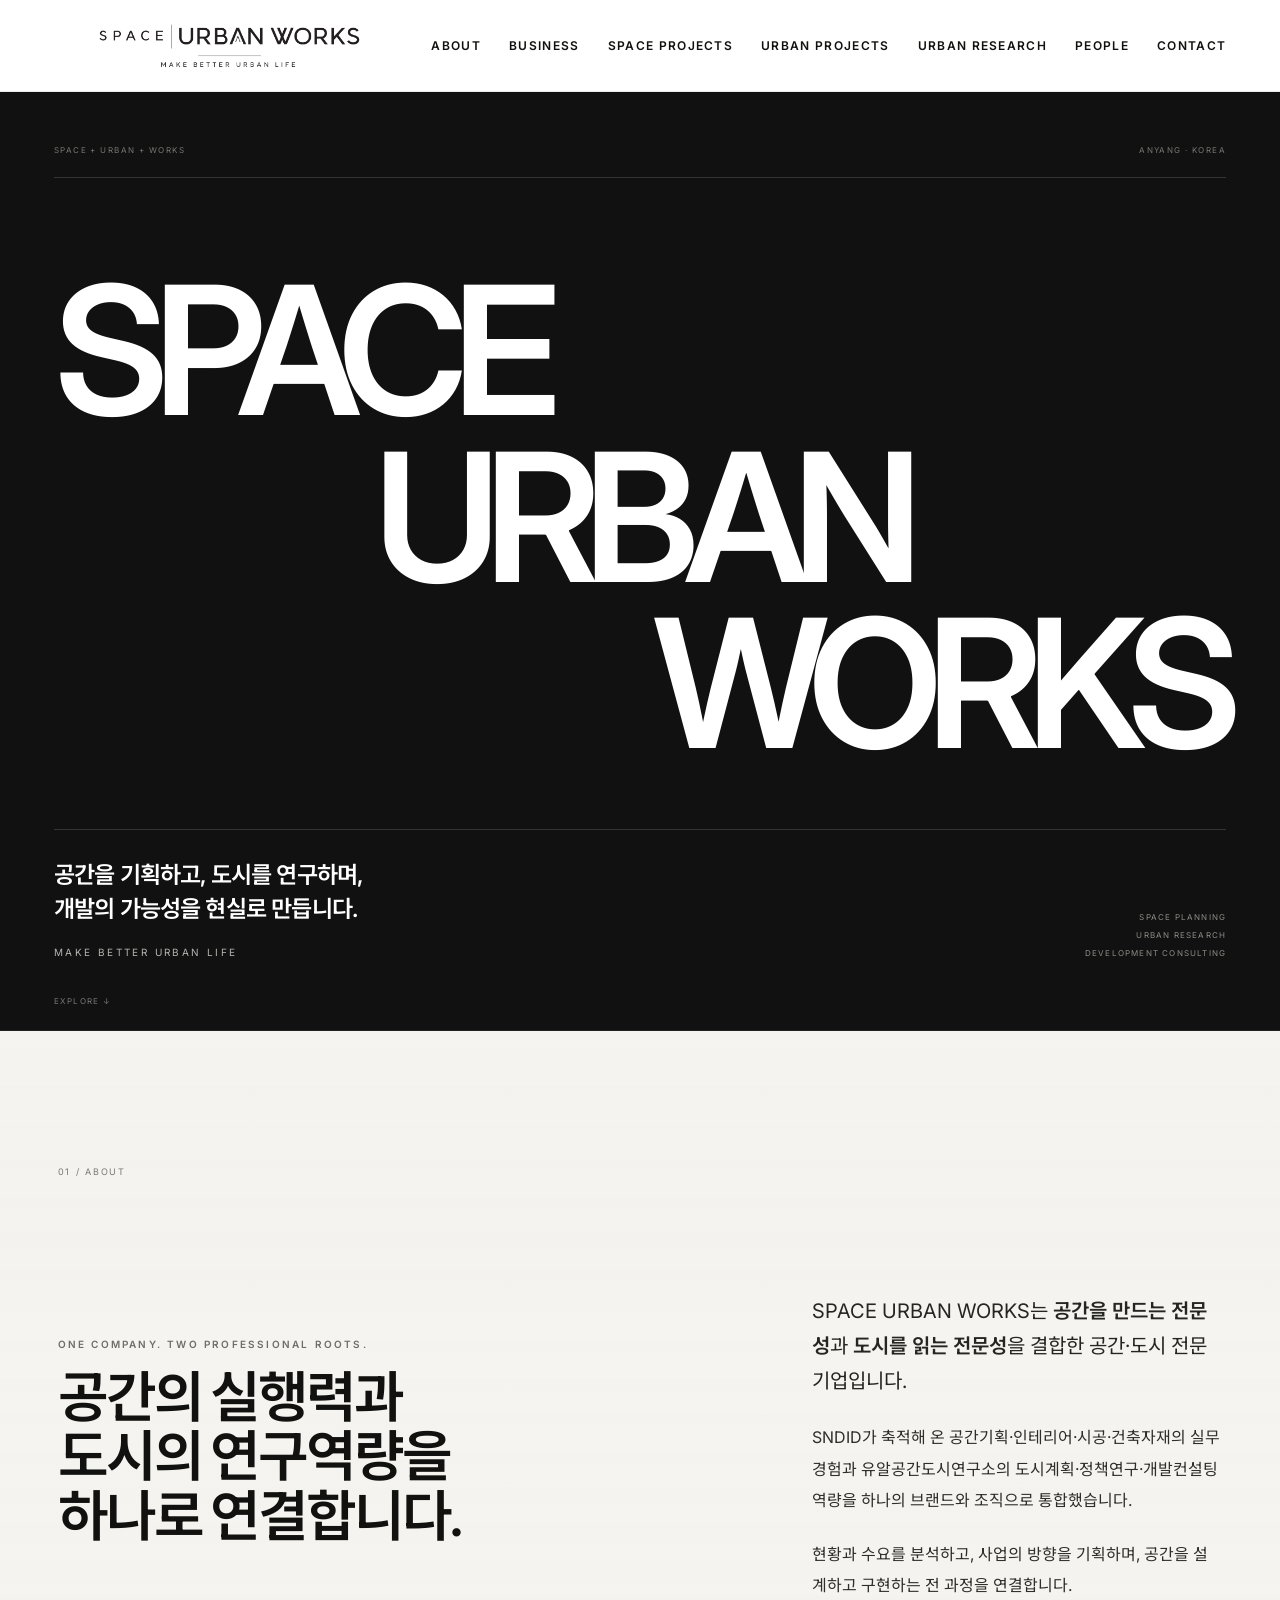
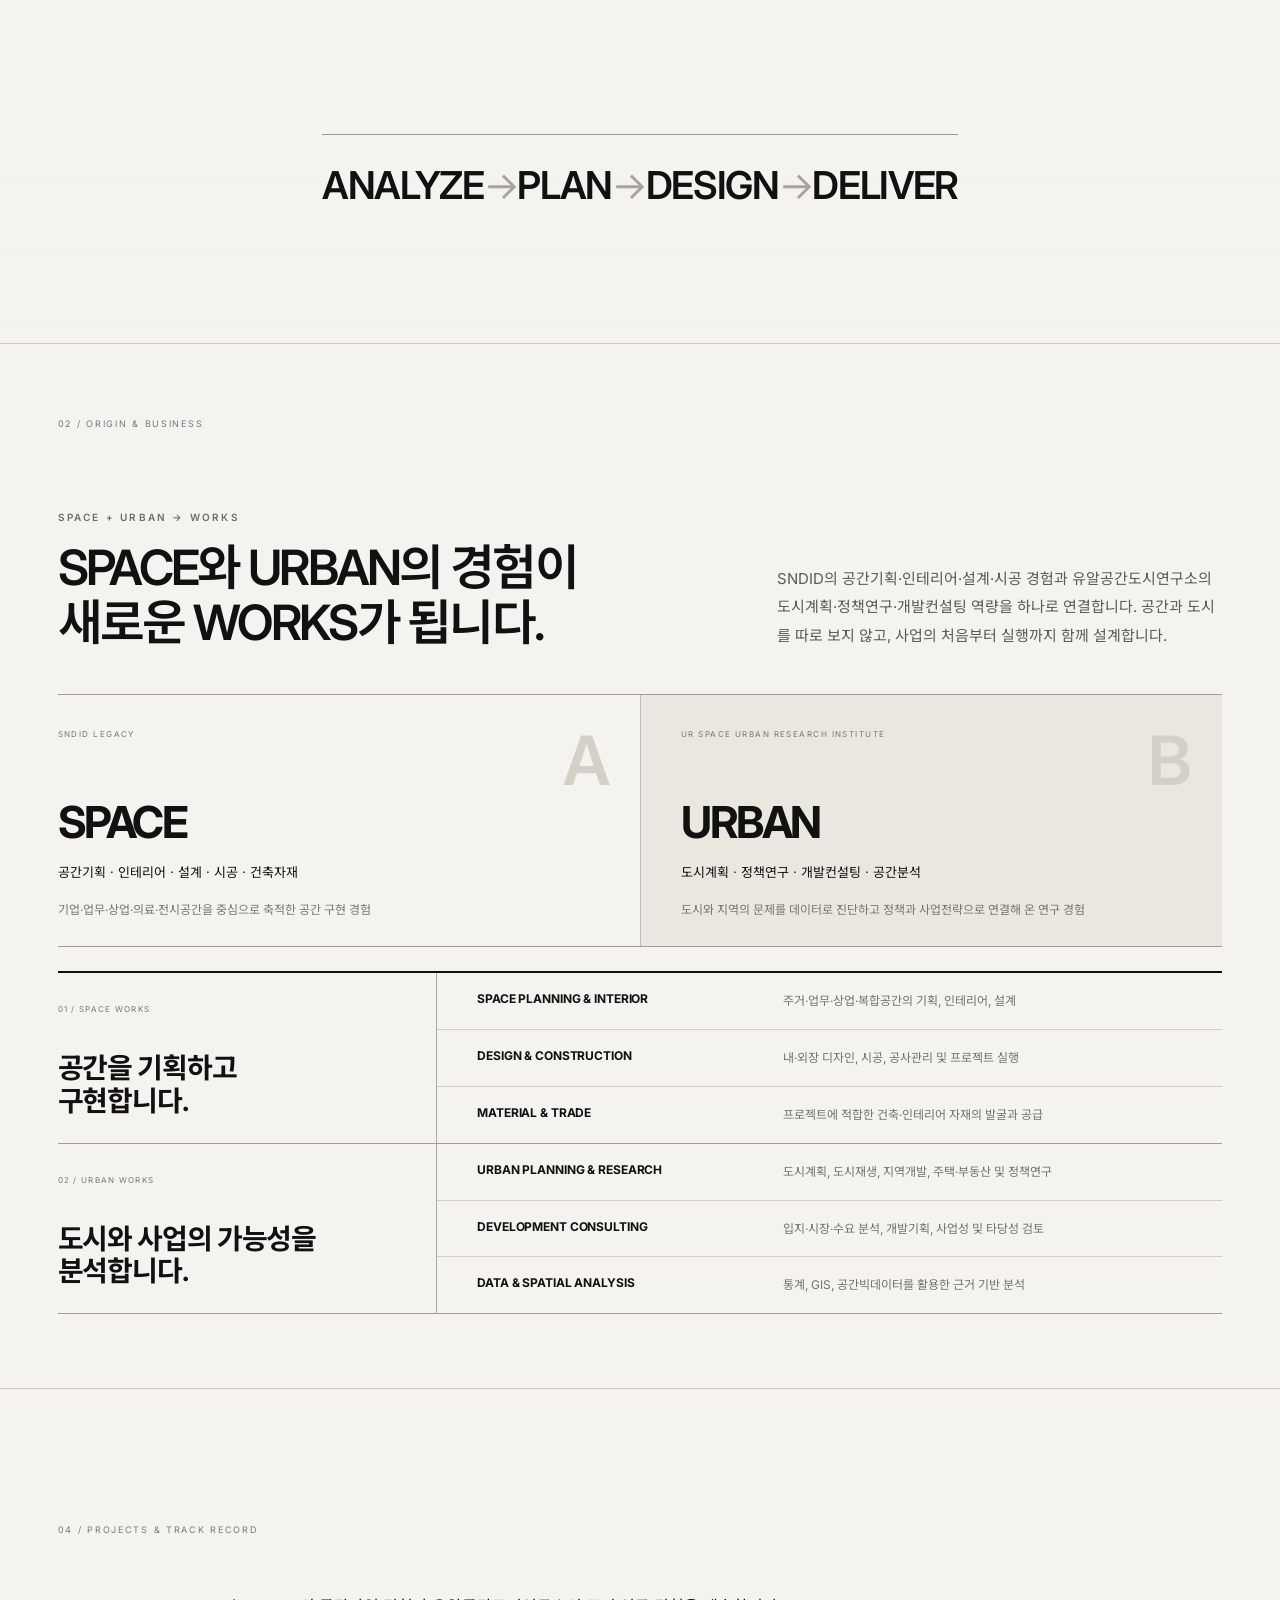
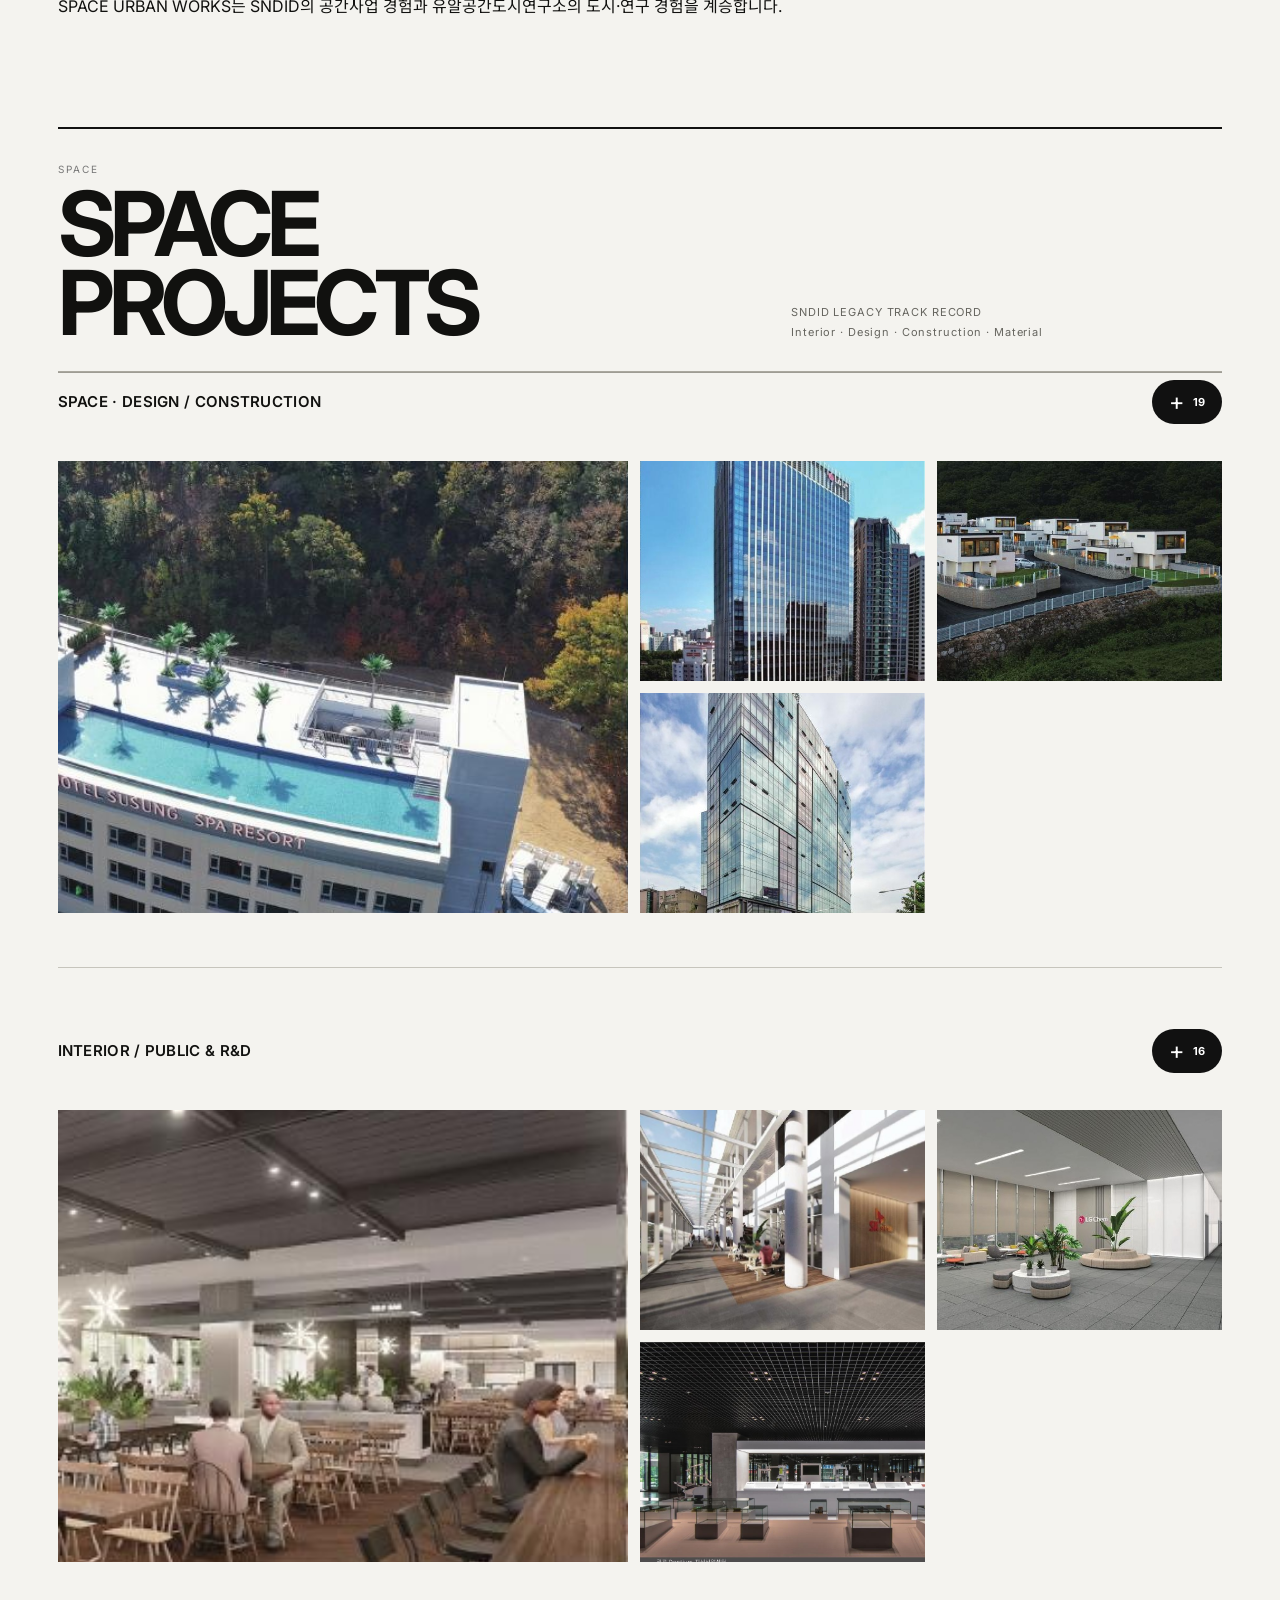
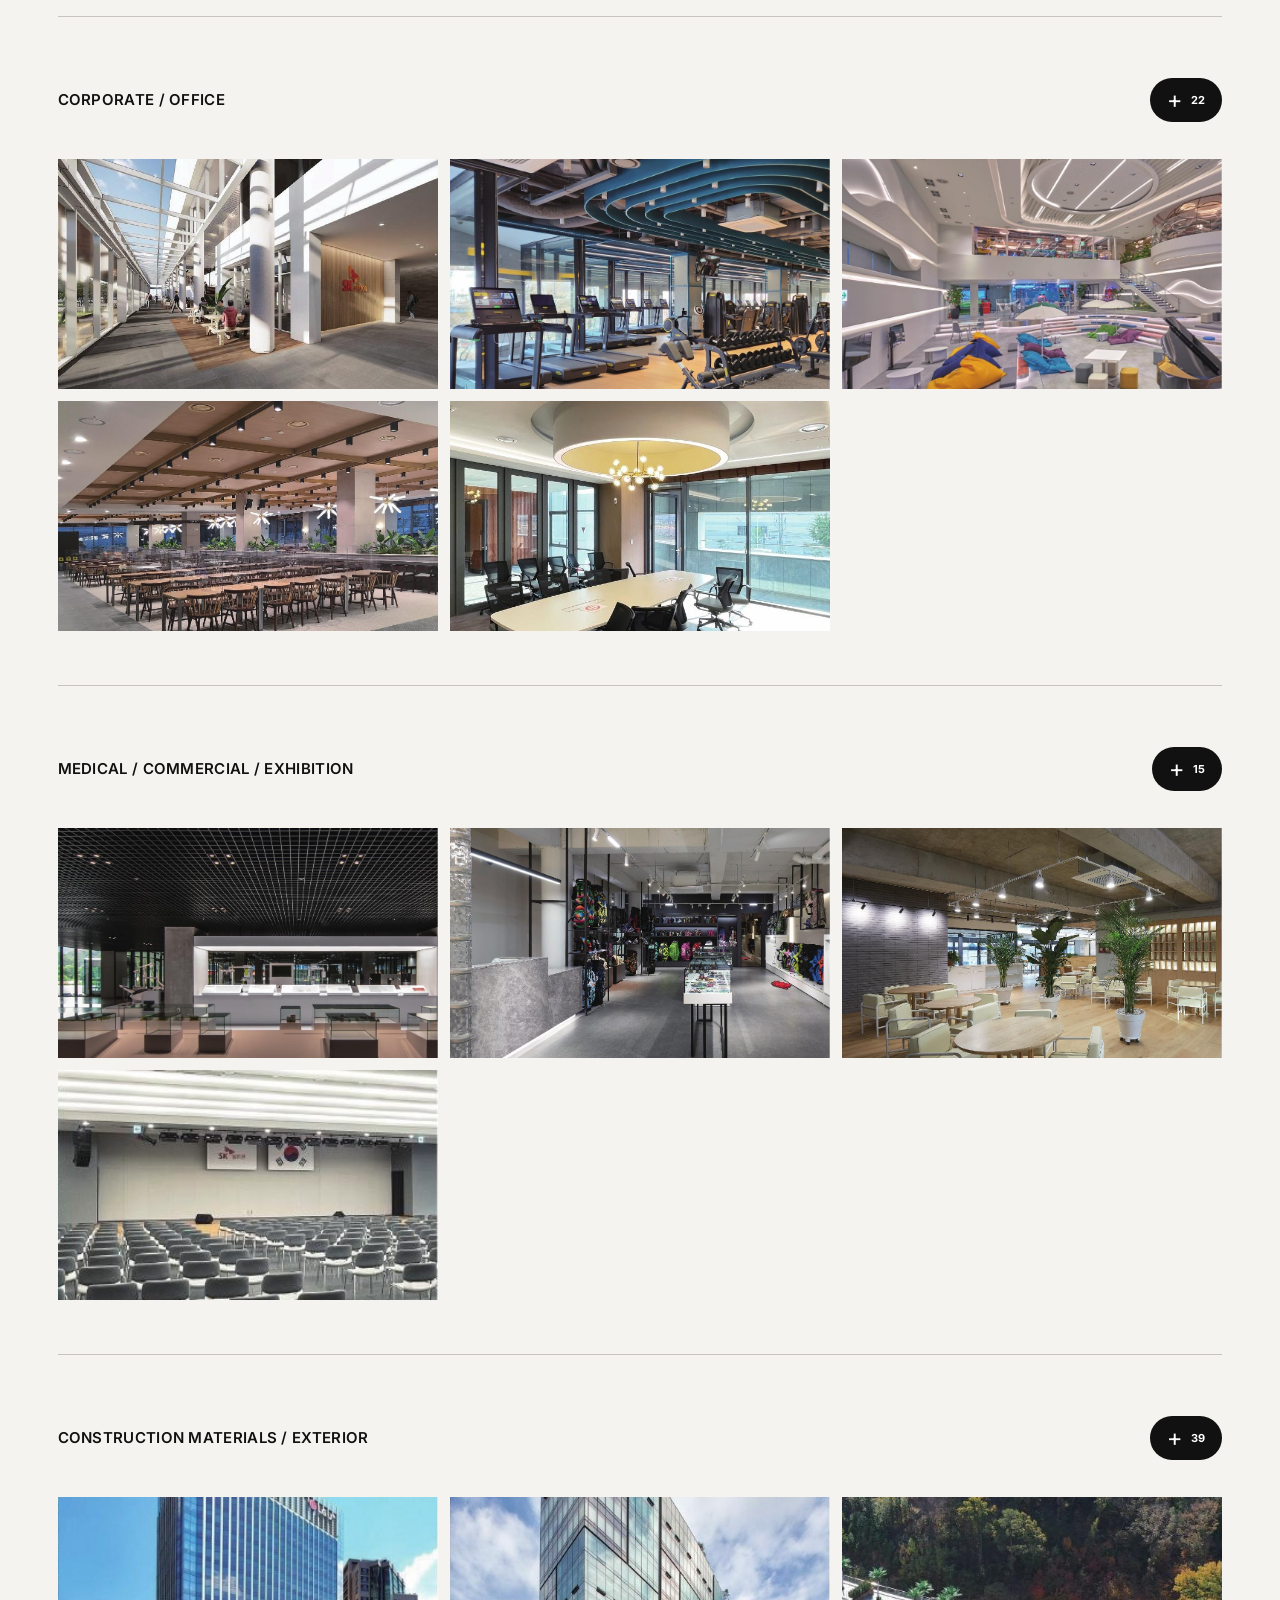
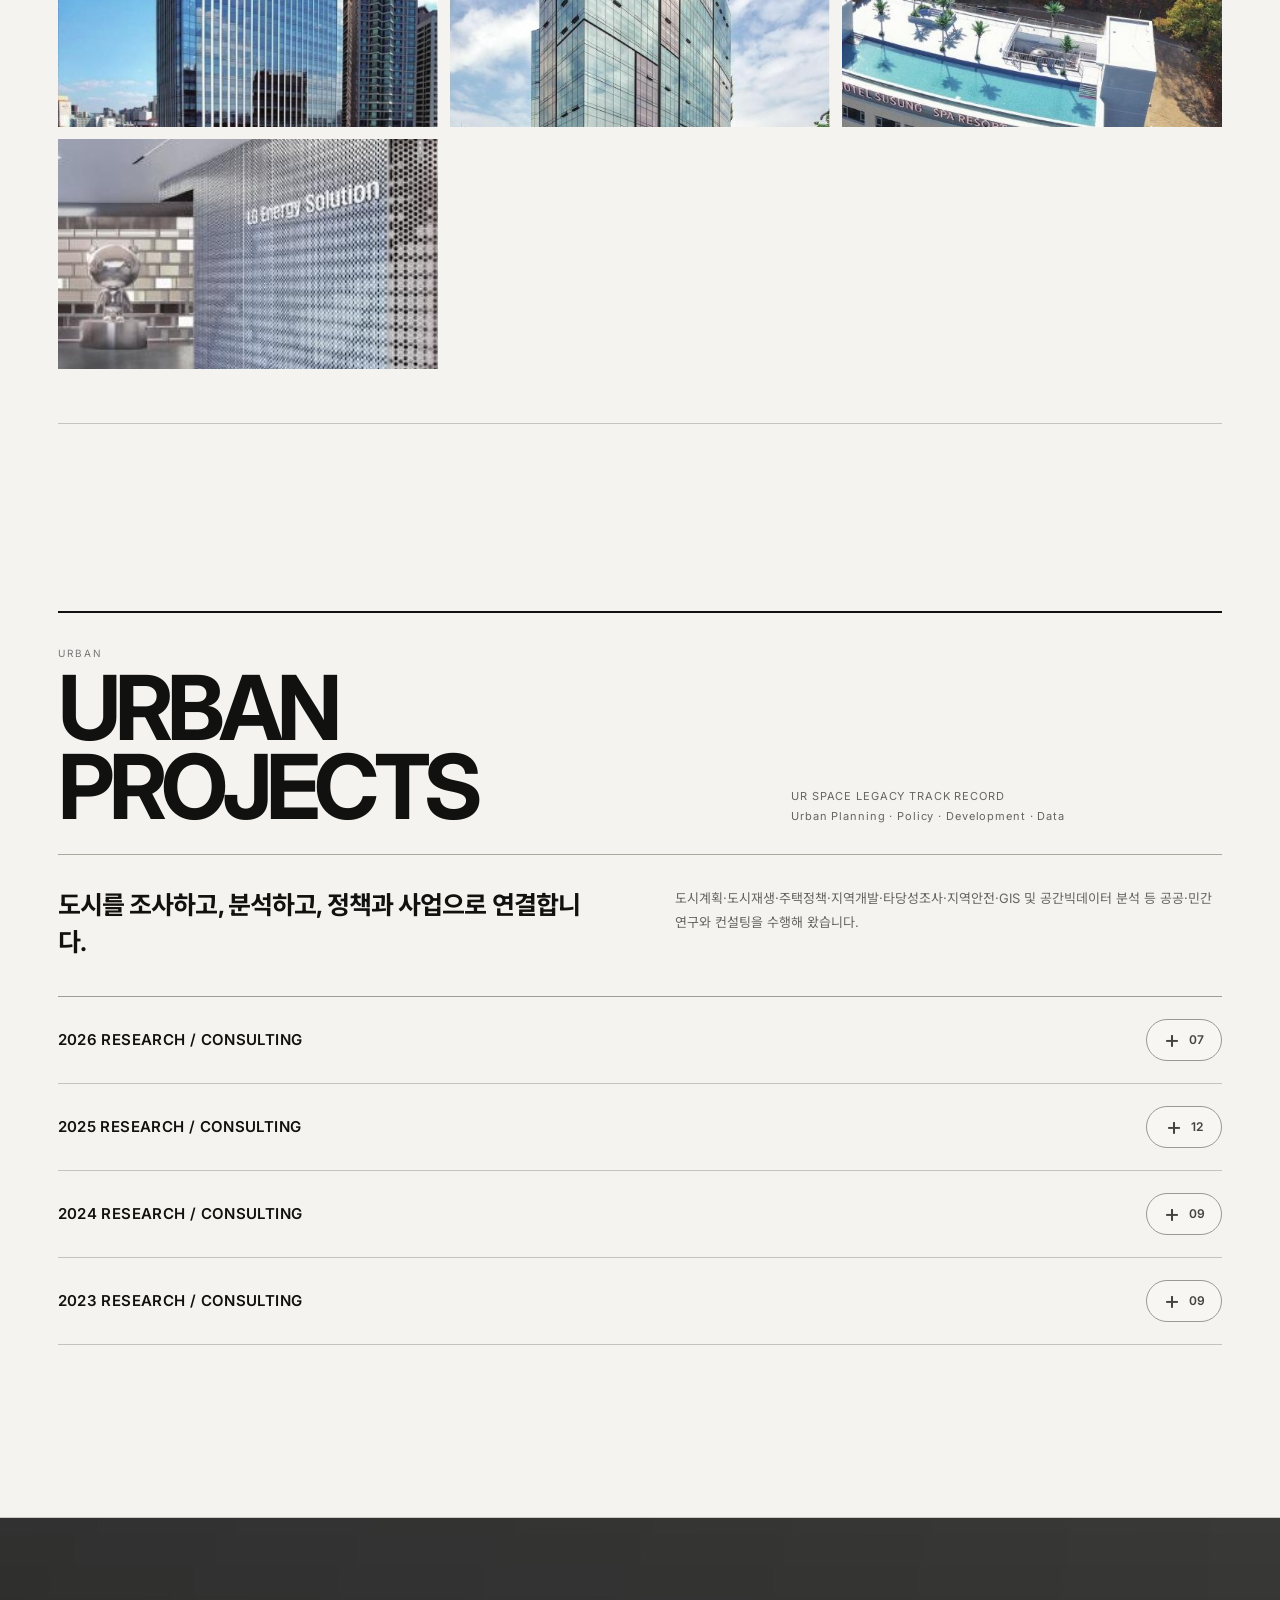
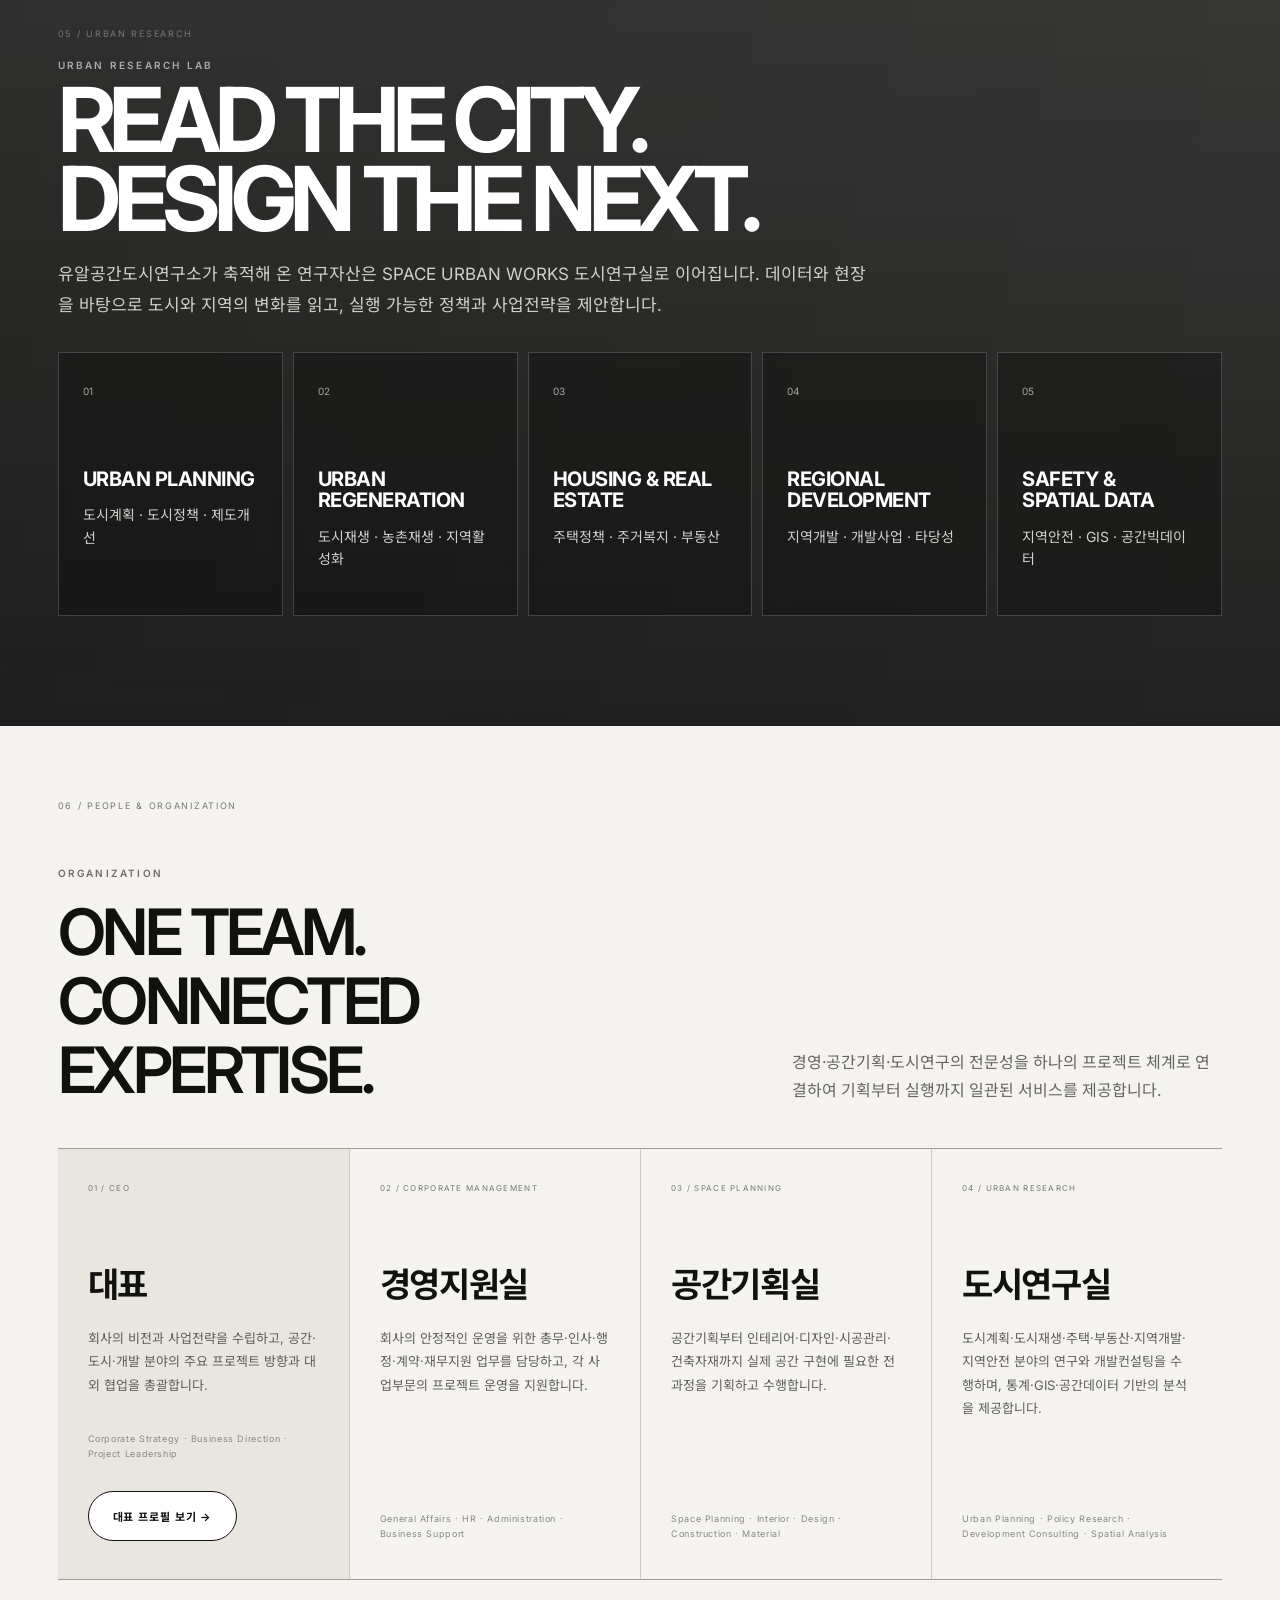
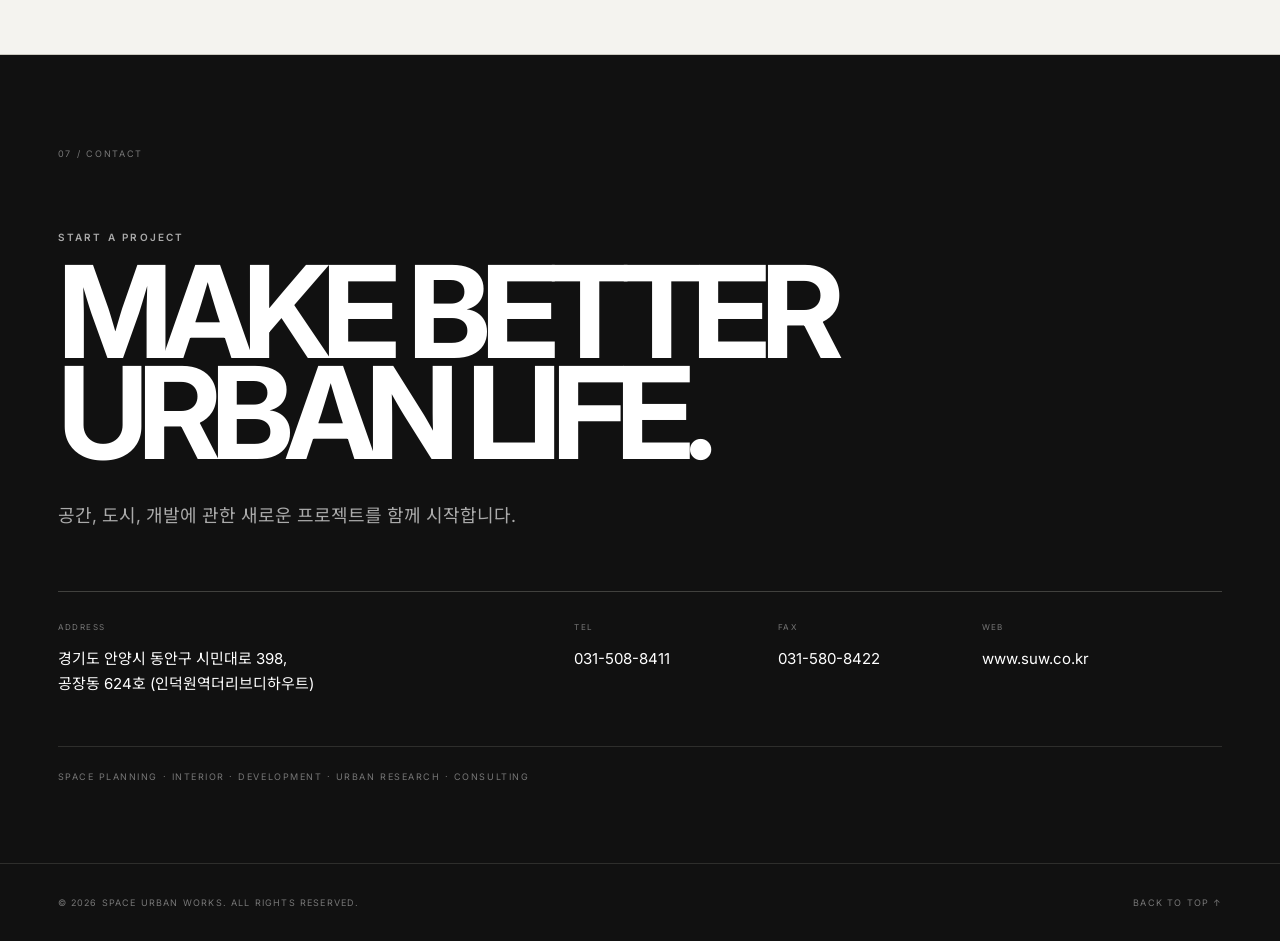
==== commit 94d97198: "Add files via upload" ====
--- a/index.html
+++ b/index.html
@@ -9,7 +9,7 @@
   <link rel="preconnect" href="https://fonts.googleapis.com">
   <link rel="preconnect" href="https://fonts.gstatic.com" crossorigin>
   <link href="https://fonts.googleapis.com/css2?family=Inter:wght@400;500;600;700&family=Noto+Sans+KR:wght@400;500;600;700&display=swap" rel="stylesheet">
-  <link rel="stylesheet" href="styles.css?v=20" />
+  <link rel="stylesheet" href="styles.css?v=21" />
 </head>
 <body>
   <header class="site-header" id="top">
@@ -36,9 +36,9 @@
         </div>
 
         <h1>
-          <span>SPACE</span>
-          <span>URBAN</span>
-          <span>WORKS</span>
+          <span class="hero-word hero-word-space">SPACE</span>
+          <span class="hero-word hero-word-urban">URBAN</span>
+          <span class="hero-word hero-word-works">WORKS</span>
         </h1>
 
         <div class="hero-bottom">
@@ -211,8 +211,8 @@
           <p>도시계획·도시재생·주택정책·지역개발·타당성조사·지역안전·GIS 및 공간빅데이터 분석 등 공공·민간 연구와 컨설팅을 수행해 왔습니다.</p>
         </div>
         <div class="track-archive"><details class="track-details">
-          <summary><span>2026 RESEARCH / CONSULTING</span><b>06</b></summary>
-          <ul class="track-list"><li>행정안전부 · 지역안전 역량 강화 지원 용역</li><li>서울시의회 · 준공업지역 제도개선에 따른 주거정비사업의 경제효과 분석</li><li>경기주택도시공사(GH) · 2026년 매입임대주택 공급전략 수립 연구</li><li>한국농촌경제연구원 · 농촌재생 성과측정평가 고도화 연구</li><li>시흥시 · 상권활성화를 위한 기본구상 용역</li><li>시흥시 · 지역 특화 기본구상 수립 및 타당성검토</li></ul>
+          <summary><span>2026 RESEARCH / CONSULTING</span><b>07</b></summary>
+          <ul class="track-list"><li>한국토지주택공사(LH) · 2026~2027년 공공토지 수급조사 연구용역</li><li>행정안전부 · 지역안전 역량 강화 지원 용역</li><li>서울시의회 · 준공업지역 제도개선에 따른 주거정비사업의 경제효과 분석</li><li>경기주택도시공사(GH) · 2026년 매입임대주택 공급전략 수립 연구</li><li>한국농촌경제연구원 · 농촌재생 성과측정평가 고도화 연구</li><li>시흥시 · 상권활성화를 위한 기본구상 용역</li><li>시흥시 · 지역 특화 기본구상 수립 및 타당성검토</li></ul>
         </details><details class="track-details">
           <summary><span>2025 RESEARCH / CONSULTING</span><b>12</b></summary>
           <ul class="track-list"><li>민간개발사업 PM 및 컨설팅</li><li>한국지방재정공제회(LOMAC) · 도시개발사업 예비타당성 조사 연구</li><li>시흥시 · 배곧체육시설용지 기본구상 수립 및 타당성 검토</li><li>한국지방재정공제회(LOMAC) · 산업단지개발 예비타당성 조사 연구</li><li>한국토지주택공사(LH) · 일자리연계형 지원주택사업 수요조사</li><li>인천도시공사 · 2025 도시재생 정책브리프</li><li>의왕도시공사 · 매입임대주택 타당성조사</li><li>충청남도 · 도시재생사업 가이드라인 개발</li><li>한국농촌경제연구원 · 농촌재생 평가지표 개선 및 성과측정 평가</li><li>(주)정도유아이티 협력 · 해외도시정비사업 기초조사 연구</li><li>(주)이움도시건축 협력 · 서울시 도시계획시설 수요분석</li><li>시흥시 · 배곧신도시 유휴부지 활용방안 기초조사</li></ul>
@@ -313,6 +313,6 @@
     <a href="#top">BACK TO TOP ↑</a>
   </footer>
 
-  <script src="script.js?v=20"></script>
+  <script src="script.js?v=21"></script>
 </body>
 </html>
--- a/styles.css
+++ b/styles.css
@@ -2052,3 +2052,31 @@
   margin-top:30px !important;
   margin-bottom:0 !important;
 }
+
+
+/* ===== v21 HERO sequential entrance ===== */
+.hero-word{
+  opacity:0;
+  transform:translateY(34px);
+  will-change:opacity, transform;
+}
+body.hero-ready .hero-word-space{
+  animation:heroWordIn .72s cubic-bezier(.22,.8,.22,1) .15s forwards;
+}
+body.hero-ready .hero-word-urban{
+  animation:heroWordIn .78s cubic-bezier(.22,.8,.22,1) .62s forwards;
+}
+body.hero-ready .hero-word-works{
+  animation:heroWordIn .82s cubic-bezier(.22,.8,.22,1) 1.08s forwards;
+}
+@keyframes heroWordIn{
+  from{opacity:0;transform:translateY(34px);}
+  to{opacity:1;transform:translateY(0);}
+}
+@media (prefers-reduced-motion: reduce){
+  .hero-word{
+    opacity:1 !important;
+    transform:none !important;
+    animation:none !important;
+  }
+}
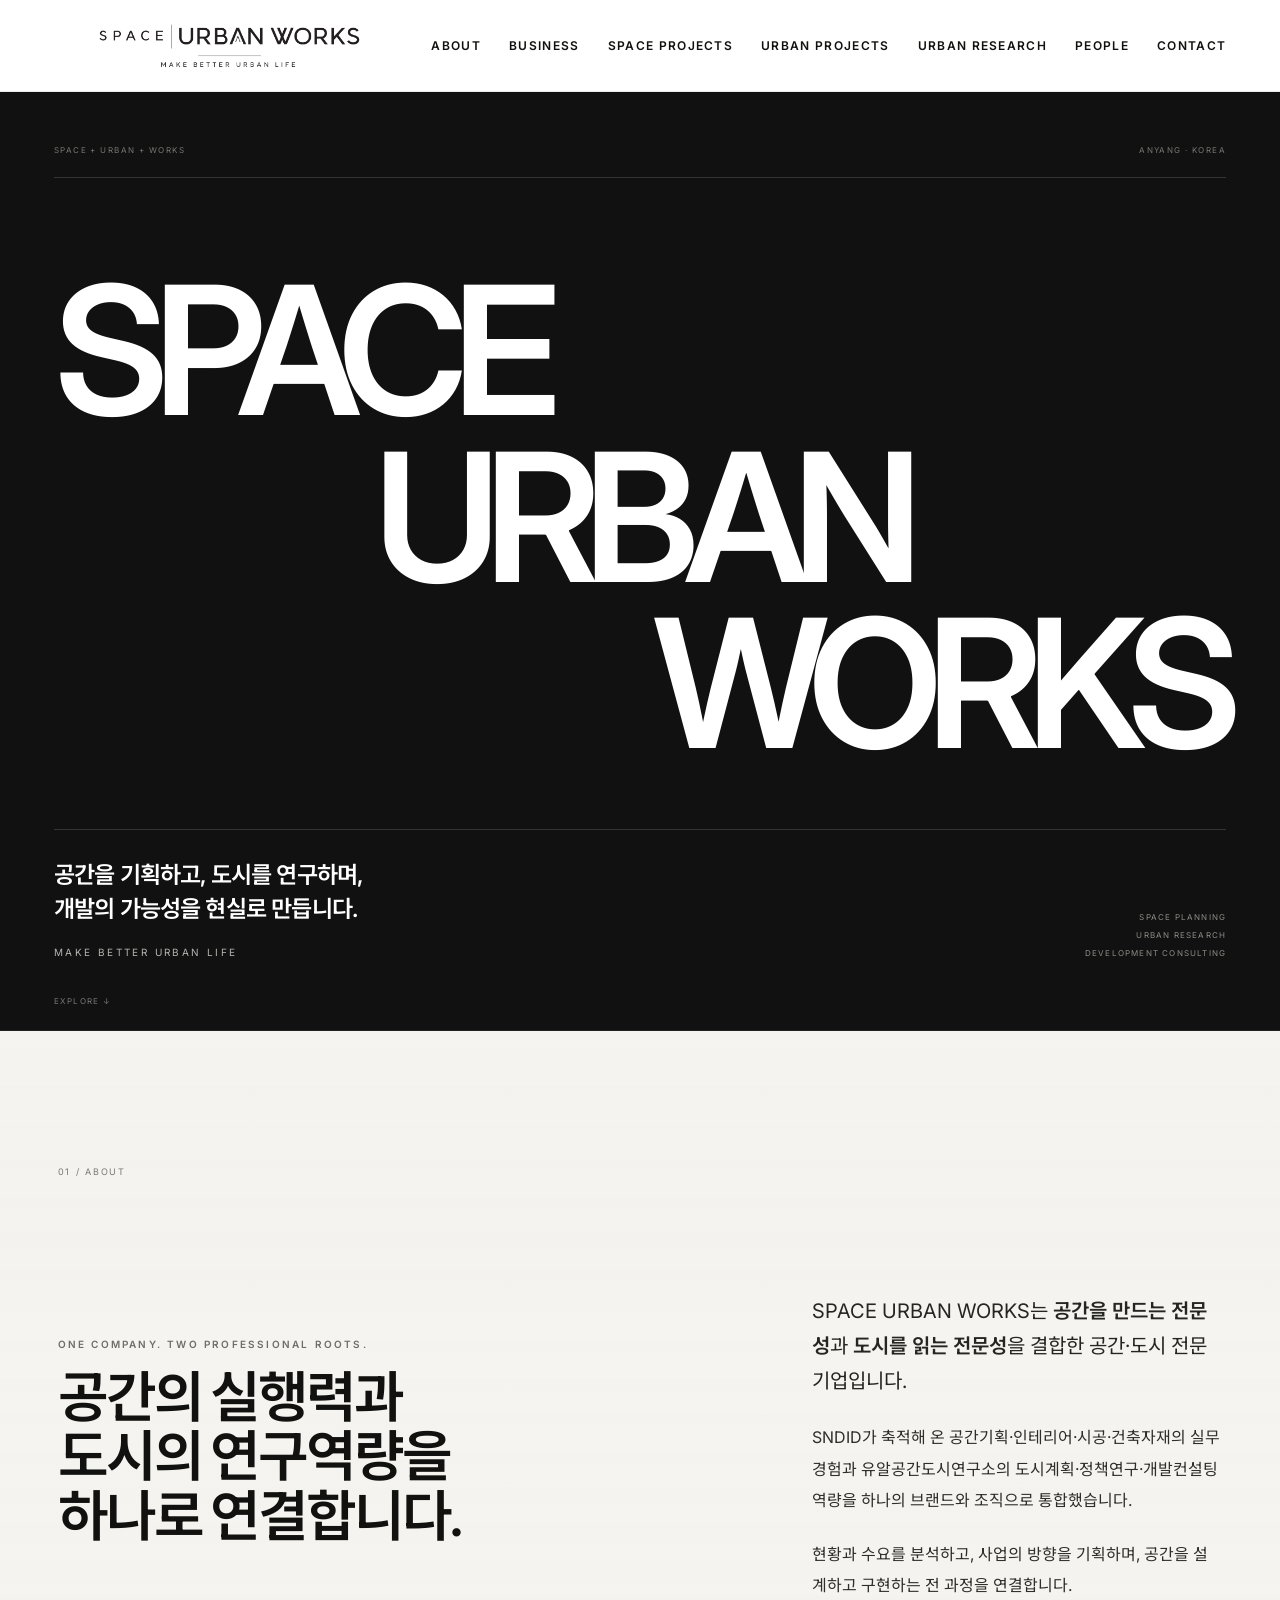
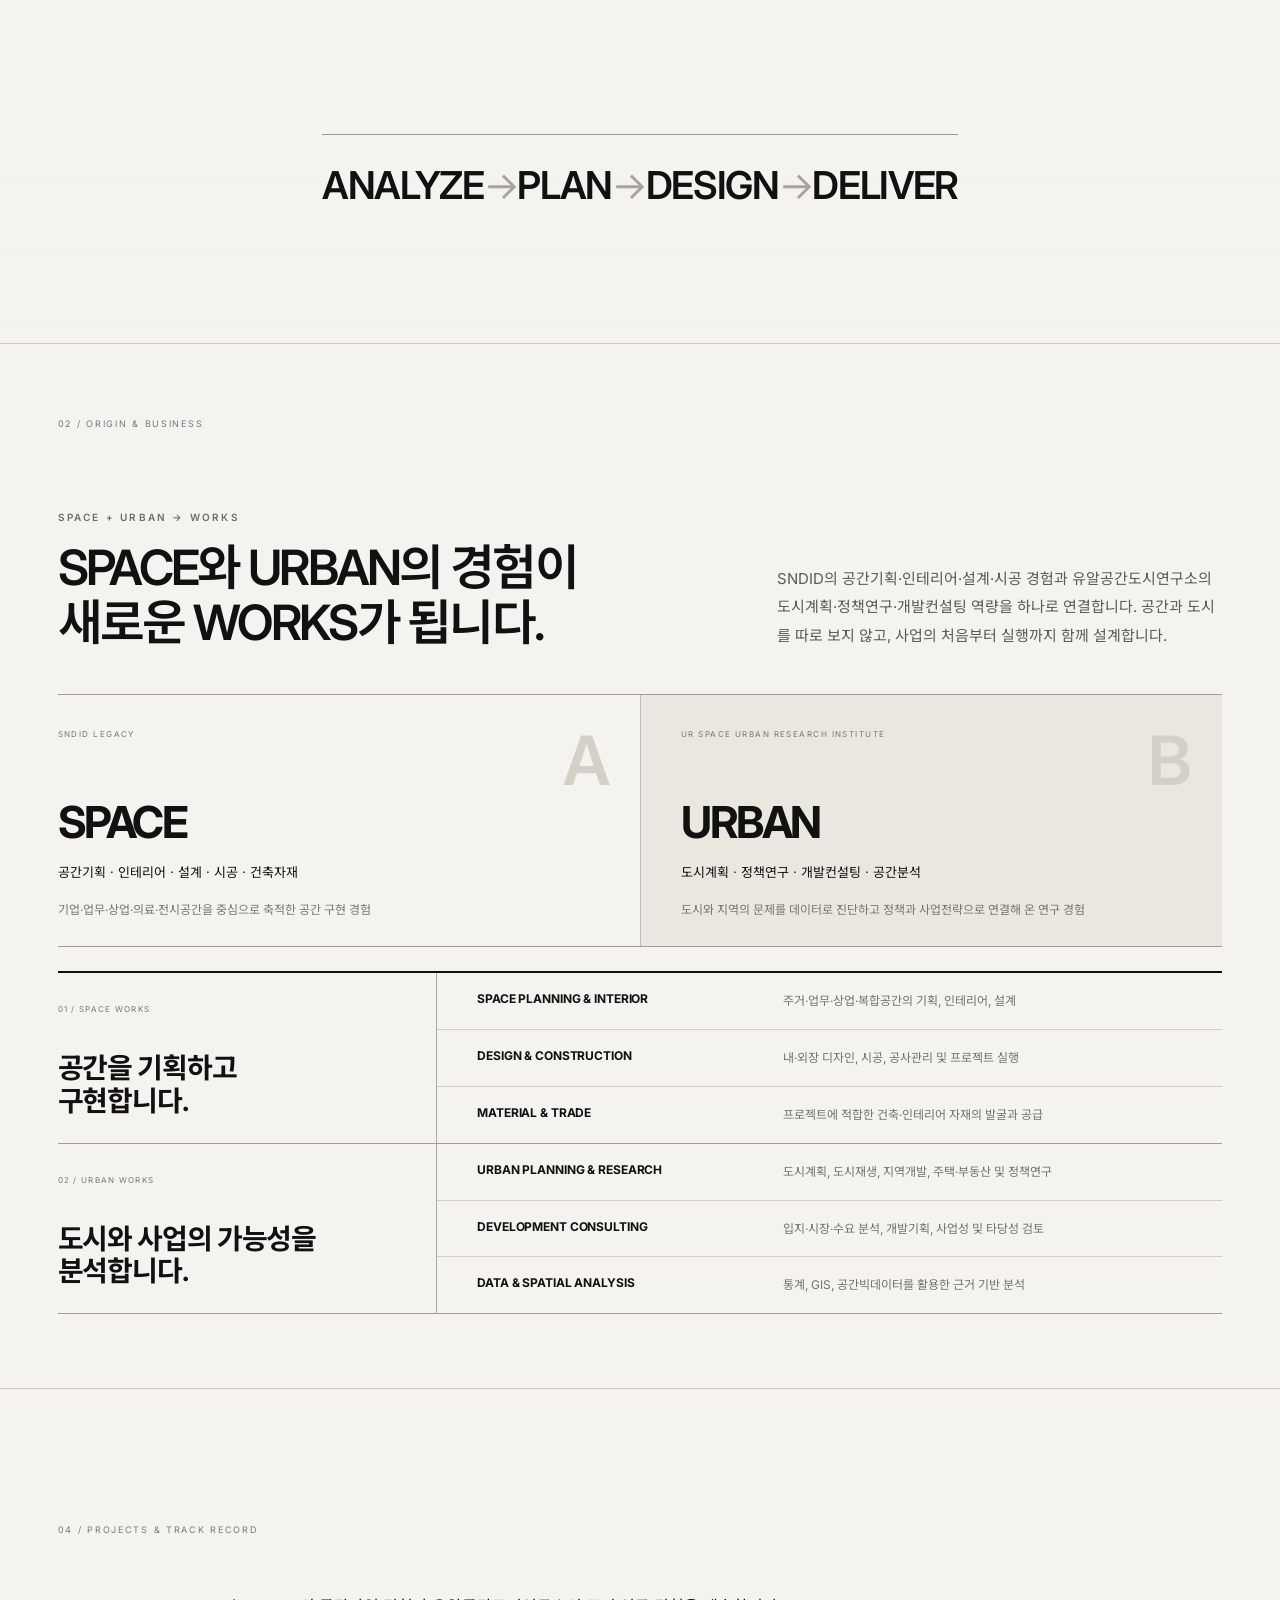
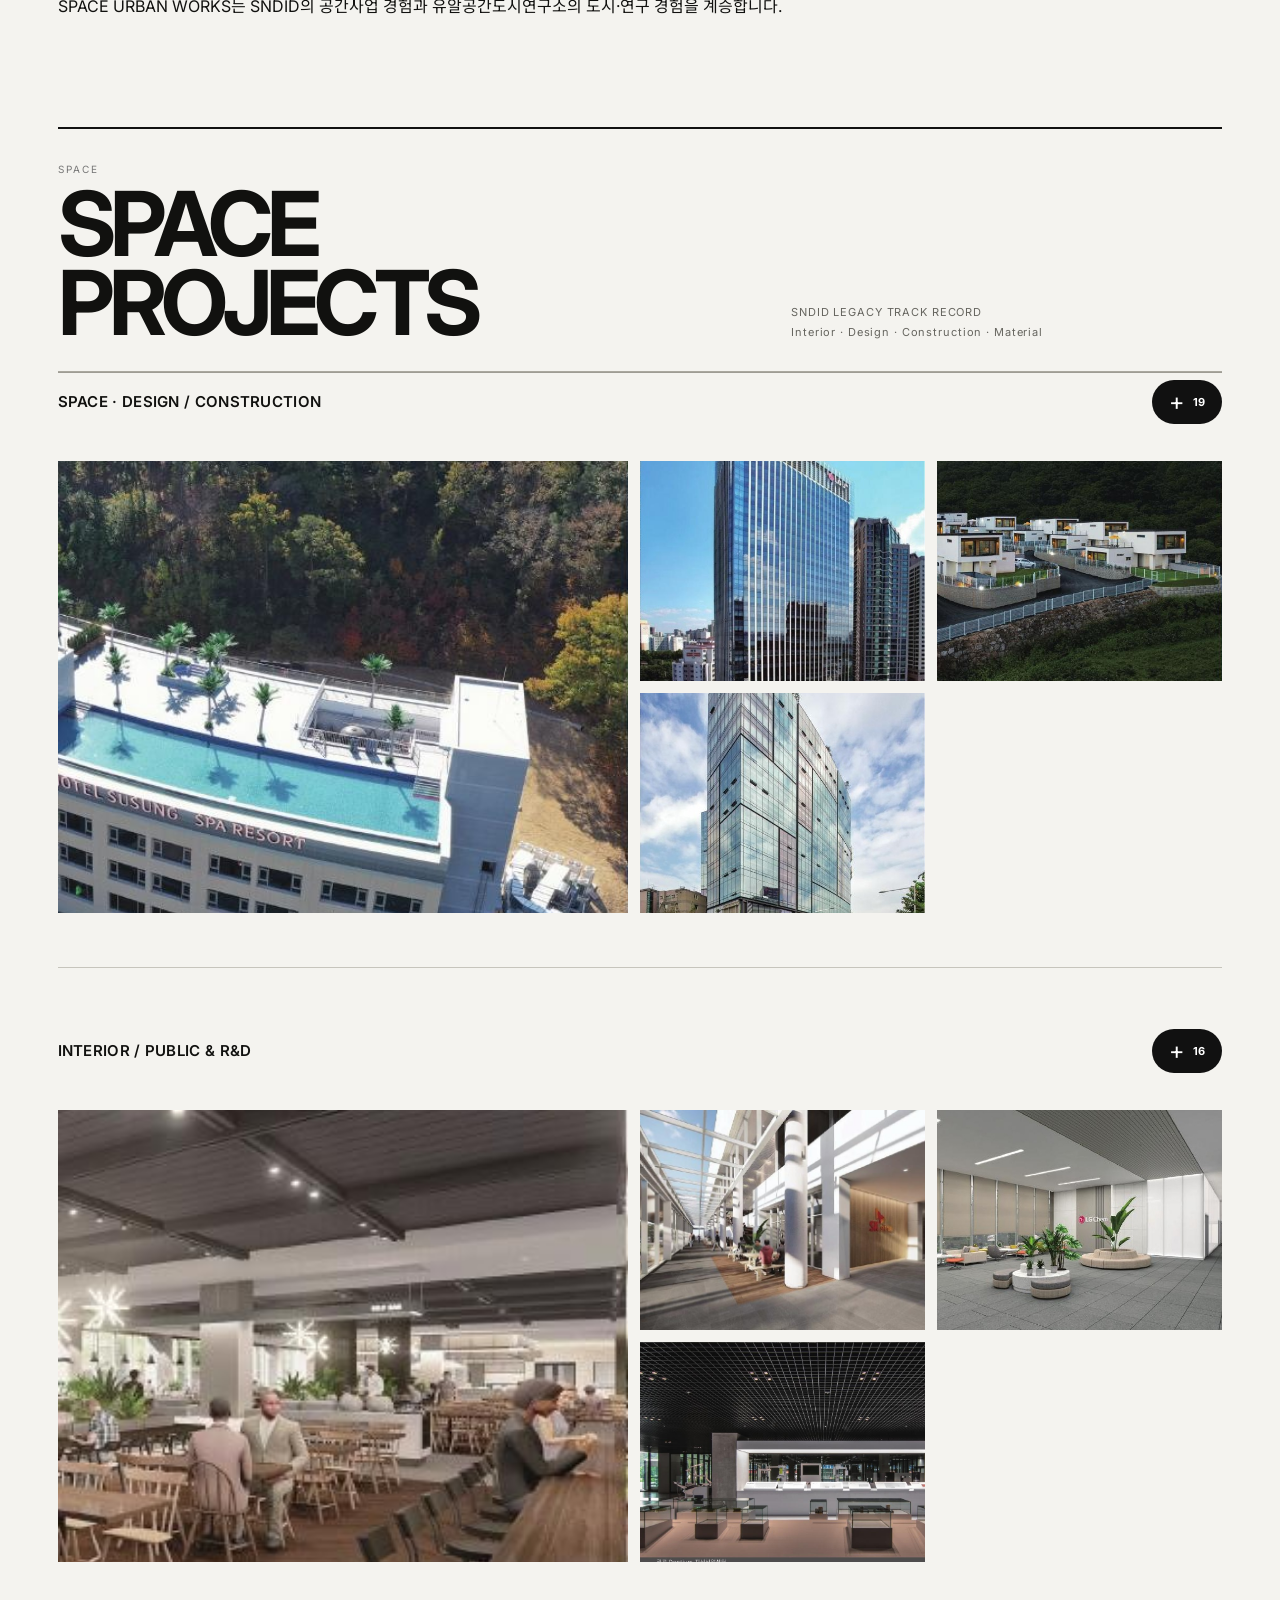
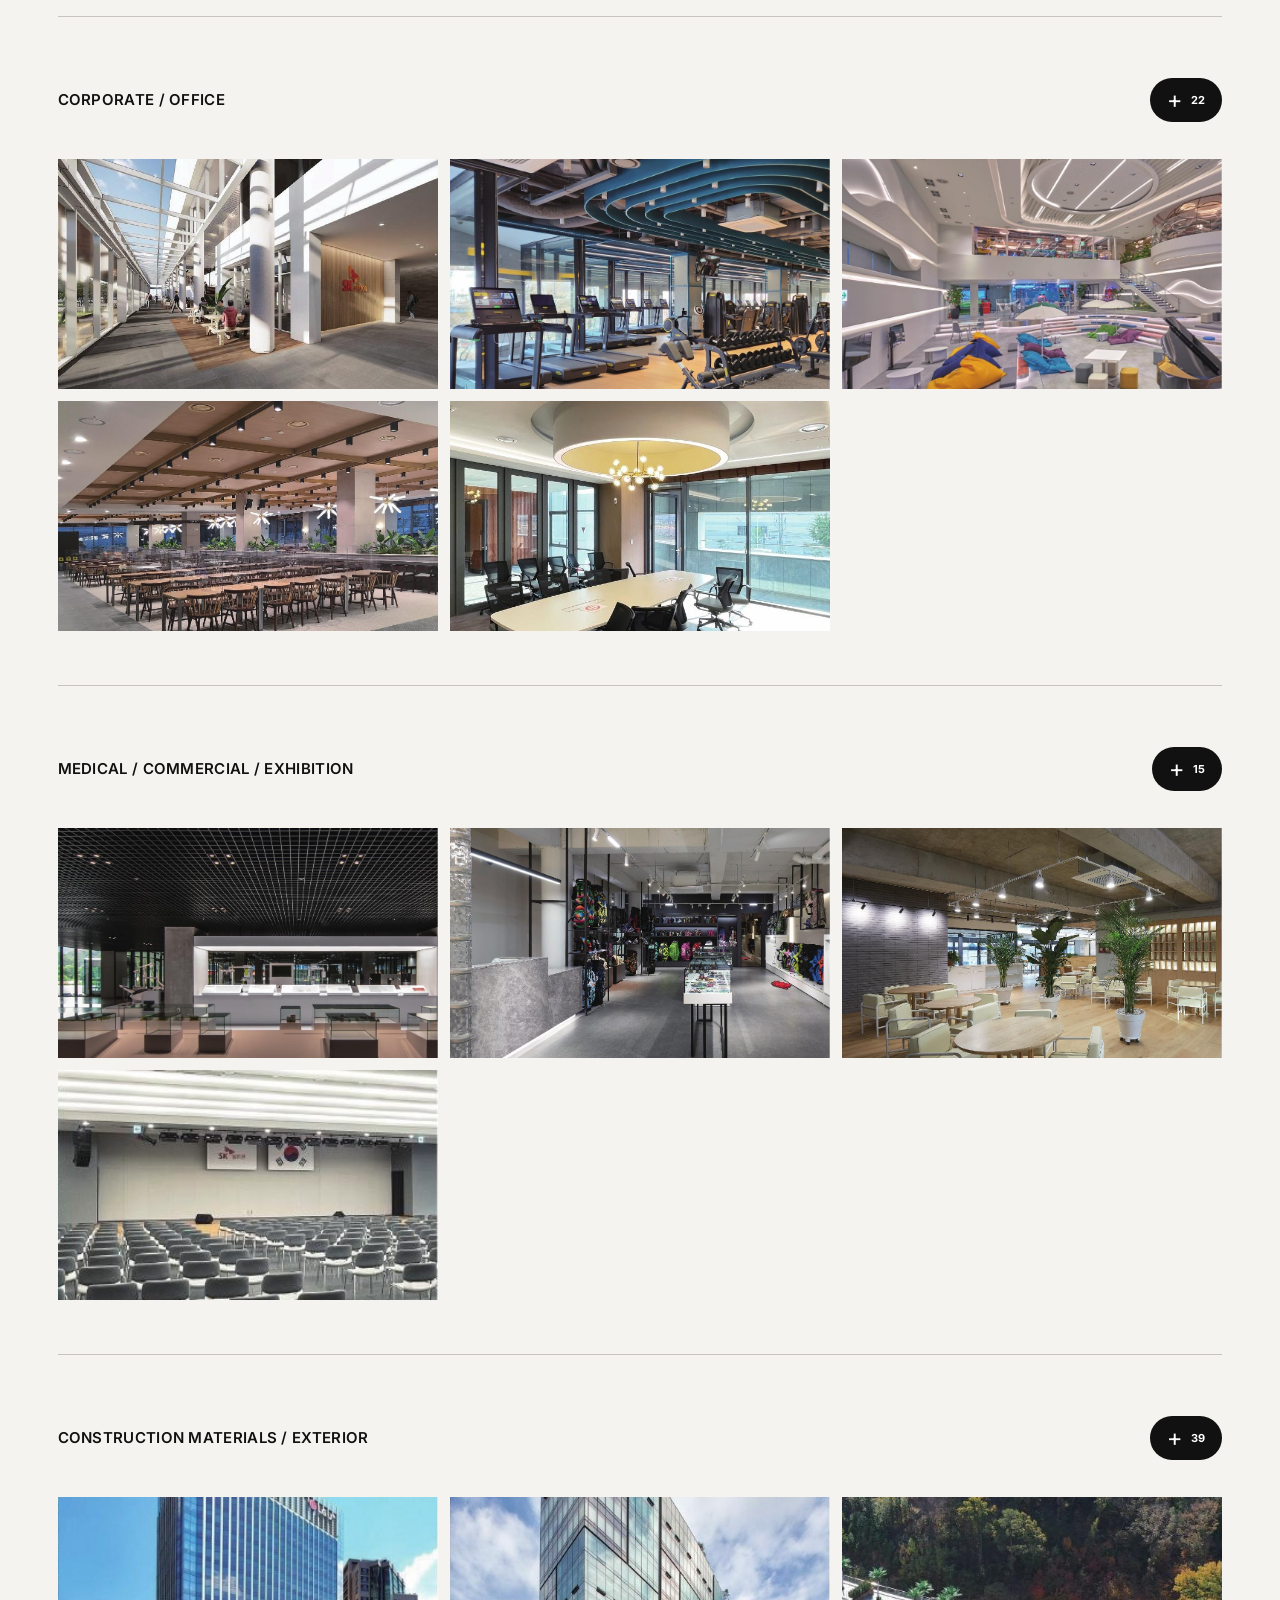
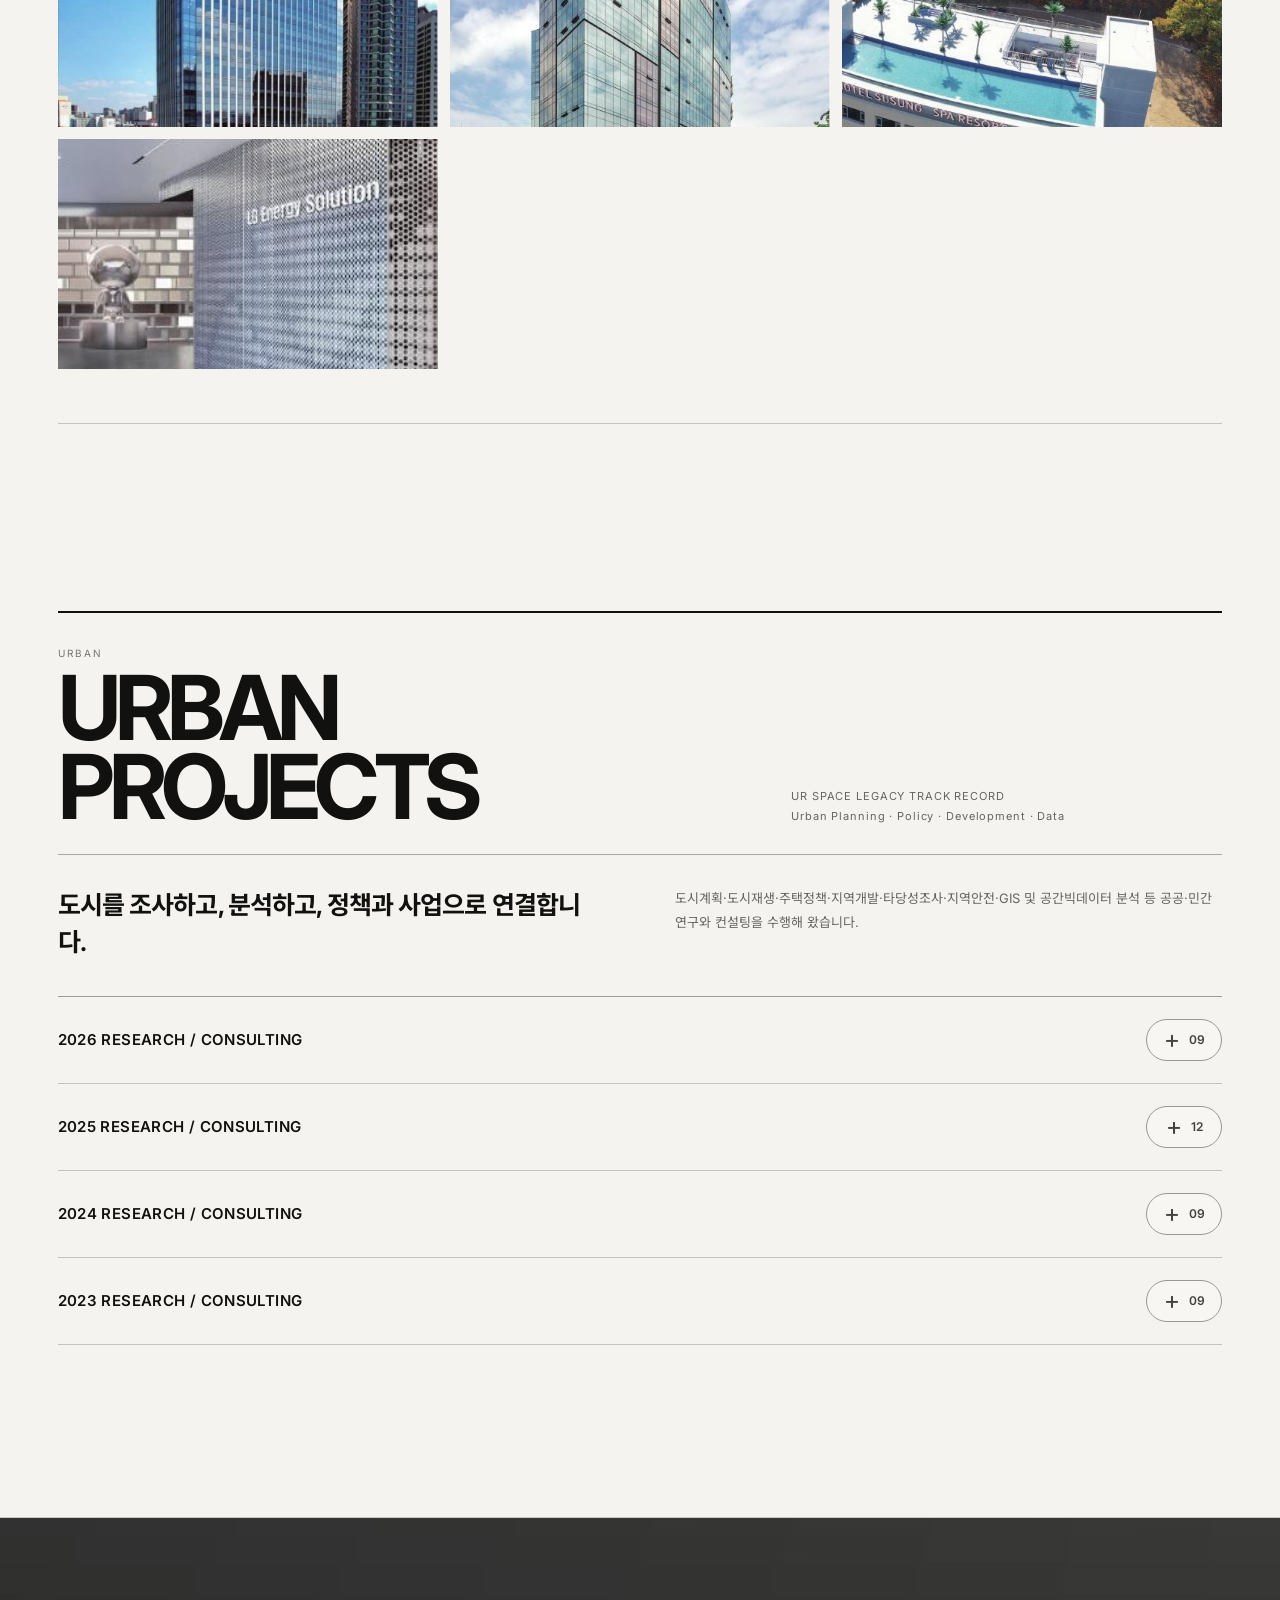
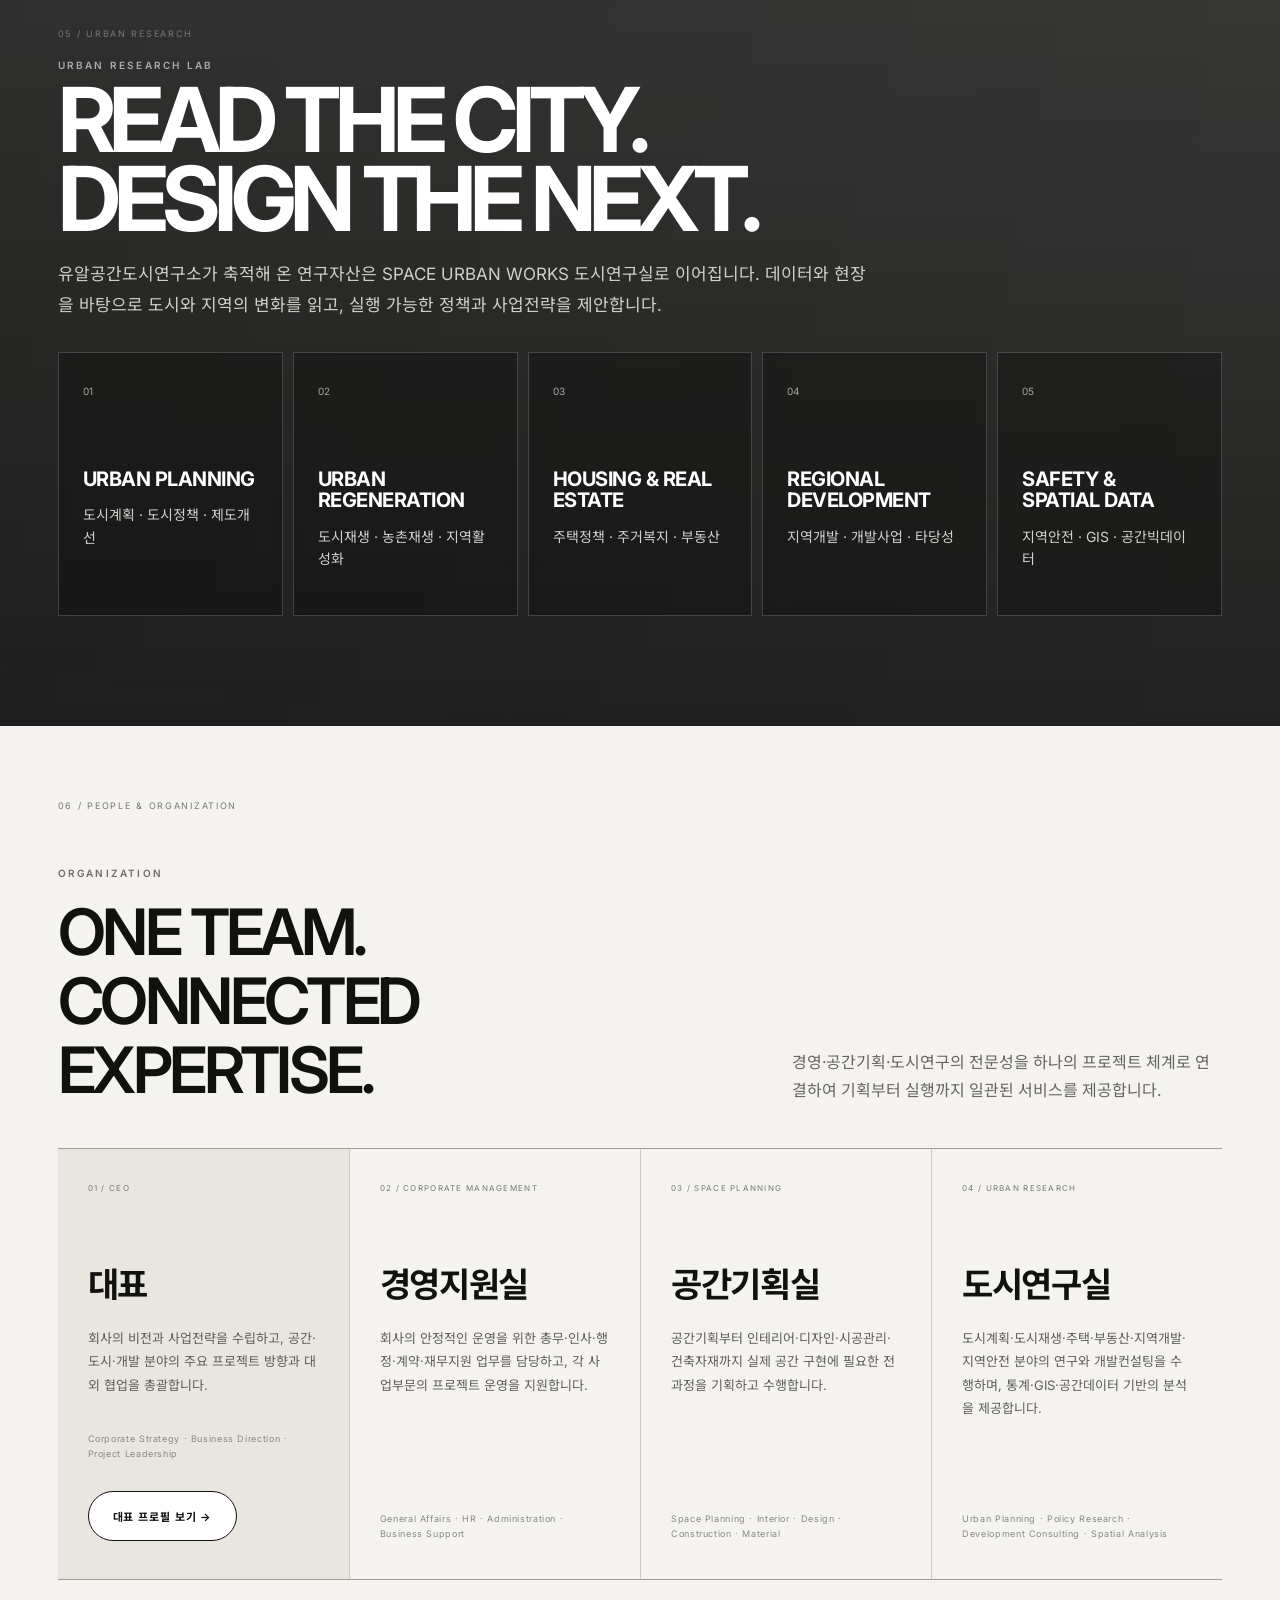
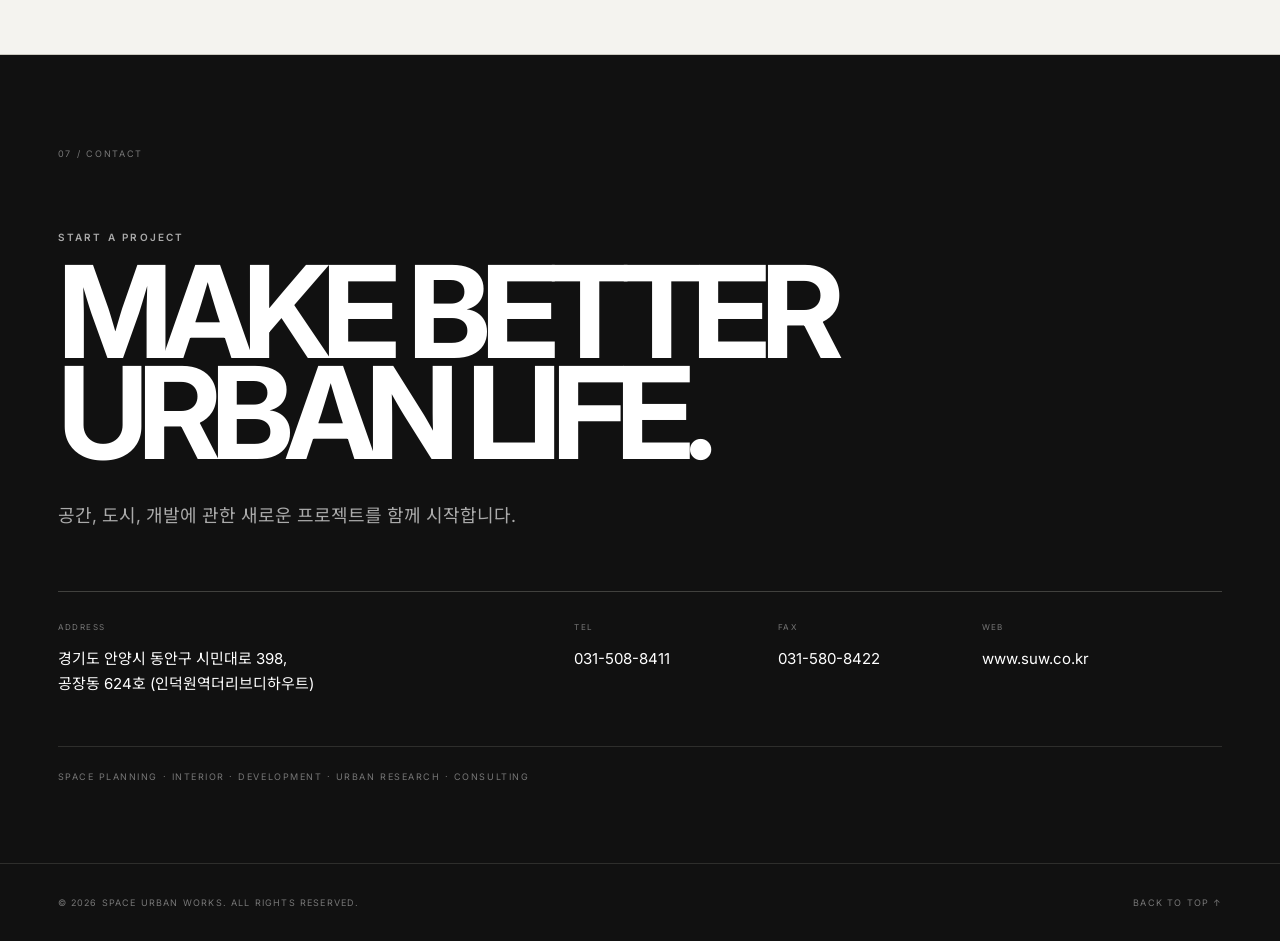
==== commit 19691d8f: "Add files via upload" ====
--- a/index.html
+++ b/index.html
@@ -9,7 +9,7 @@
   <link rel="preconnect" href="https://fonts.googleapis.com">
   <link rel="preconnect" href="https://fonts.gstatic.com" crossorigin>
   <link href="https://fonts.googleapis.com/css2?family=Inter:wght@400;500;600;700&family=Noto+Sans+KR:wght@400;500;600;700&display=swap" rel="stylesheet">
-  <link rel="stylesheet" href="styles.css?v=21" />
+  <link rel="stylesheet" href="styles.css?v=22" />
 </head>
 <body>
   <header class="site-header" id="top">
@@ -211,8 +211,8 @@
           <p>도시계획·도시재생·주택정책·지역개발·타당성조사·지역안전·GIS 및 공간빅데이터 분석 등 공공·민간 연구와 컨설팅을 수행해 왔습니다.</p>
         </div>
         <div class="track-archive"><details class="track-details">
-          <summary><span>2026 RESEARCH / CONSULTING</span><b>07</b></summary>
-          <ul class="track-list"><li>한국토지주택공사(LH) · 2026~2027년 공공토지 수급조사 연구용역</li><li>행정안전부 · 지역안전 역량 강화 지원 용역</li><li>서울시의회 · 준공업지역 제도개선에 따른 주거정비사업의 경제효과 분석</li><li>경기주택도시공사(GH) · 2026년 매입임대주택 공급전략 수립 연구</li><li>한국농촌경제연구원 · 농촌재생 성과측정평가 고도화 연구</li><li>시흥시 · 상권활성화를 위한 기본구상 용역</li><li>시흥시 · 지역 특화 기본구상 수립 및 타당성검토</li></ul>
+          <summary><span>2026 RESEARCH / CONSULTING</span><b>09</b></summary>
+          <ul class="track-list"><li>한국토지주택공사(LH) · 2026~2027년 공공토지 수급조사 연구용역</li><li>한국개발연구원(KDI) · OO 도시개발사업 사업계획 적정성 검토</li><li>(주)OO · 안성 OO지구 도시개발사업 주택수요조사 용역</li><li>행정안전부 · 지역안전 역량 강화 지원 용역</li><li>서울시의회 · 준공업지역 제도개선에 따른 주거정비사업의 경제효과 분석</li><li>경기주택도시공사(GH) · 2026년 매입임대주택 공급전략 수립 연구</li><li>한국농촌경제연구원 · 농촌재생 성과측정평가 고도화 연구</li><li>시흥시 · 상권활성화를 위한 기본구상 용역</li><li>시흥시 · 지역 특화 기본구상 수립 및 타당성검토</li></ul>
         </details><details class="track-details">
           <summary><span>2025 RESEARCH / CONSULTING</span><b>12</b></summary>
           <ul class="track-list"><li>민간개발사업 PM 및 컨설팅</li><li>한국지방재정공제회(LOMAC) · 도시개발사업 예비타당성 조사 연구</li><li>시흥시 · 배곧체육시설용지 기본구상 수립 및 타당성 검토</li><li>한국지방재정공제회(LOMAC) · 산업단지개발 예비타당성 조사 연구</li><li>한국토지주택공사(LH) · 일자리연계형 지원주택사업 수요조사</li><li>인천도시공사 · 2025 도시재생 정책브리프</li><li>의왕도시공사 · 매입임대주택 타당성조사</li><li>충청남도 · 도시재생사업 가이드라인 개발</li><li>한국농촌경제연구원 · 농촌재생 평가지표 개선 및 성과측정 평가</li><li>(주)정도유아이티 협력 · 해외도시정비사업 기초조사 연구</li><li>(주)이움도시건축 협력 · 서울시 도시계획시설 수요분석</li><li>시흥시 · 배곧신도시 유휴부지 활용방안 기초조사</li></ul>
@@ -313,6 +313,6 @@
     <a href="#top">BACK TO TOP ↑</a>
   </footer>
 
-  <script src="script.js?v=21"></script>
+  <script src="script.js?v=22"></script>
 </body>
 </html>
